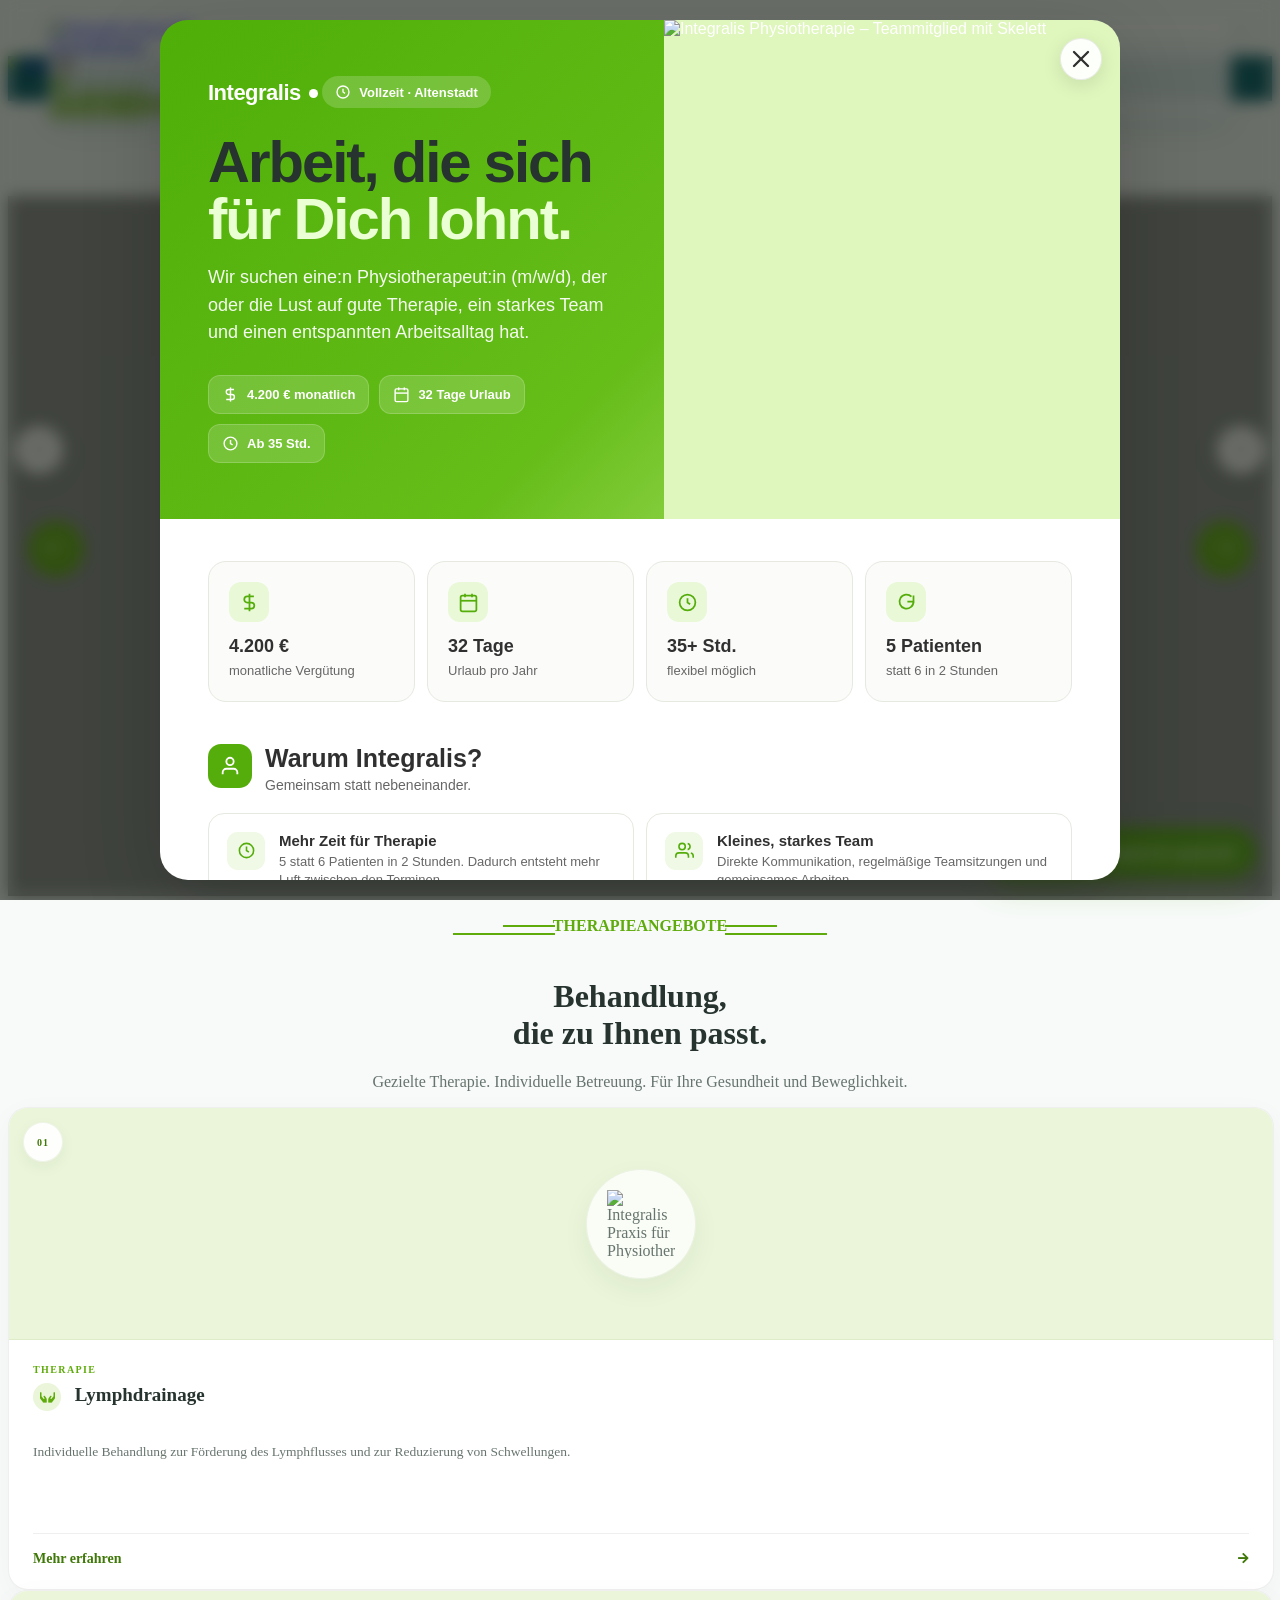
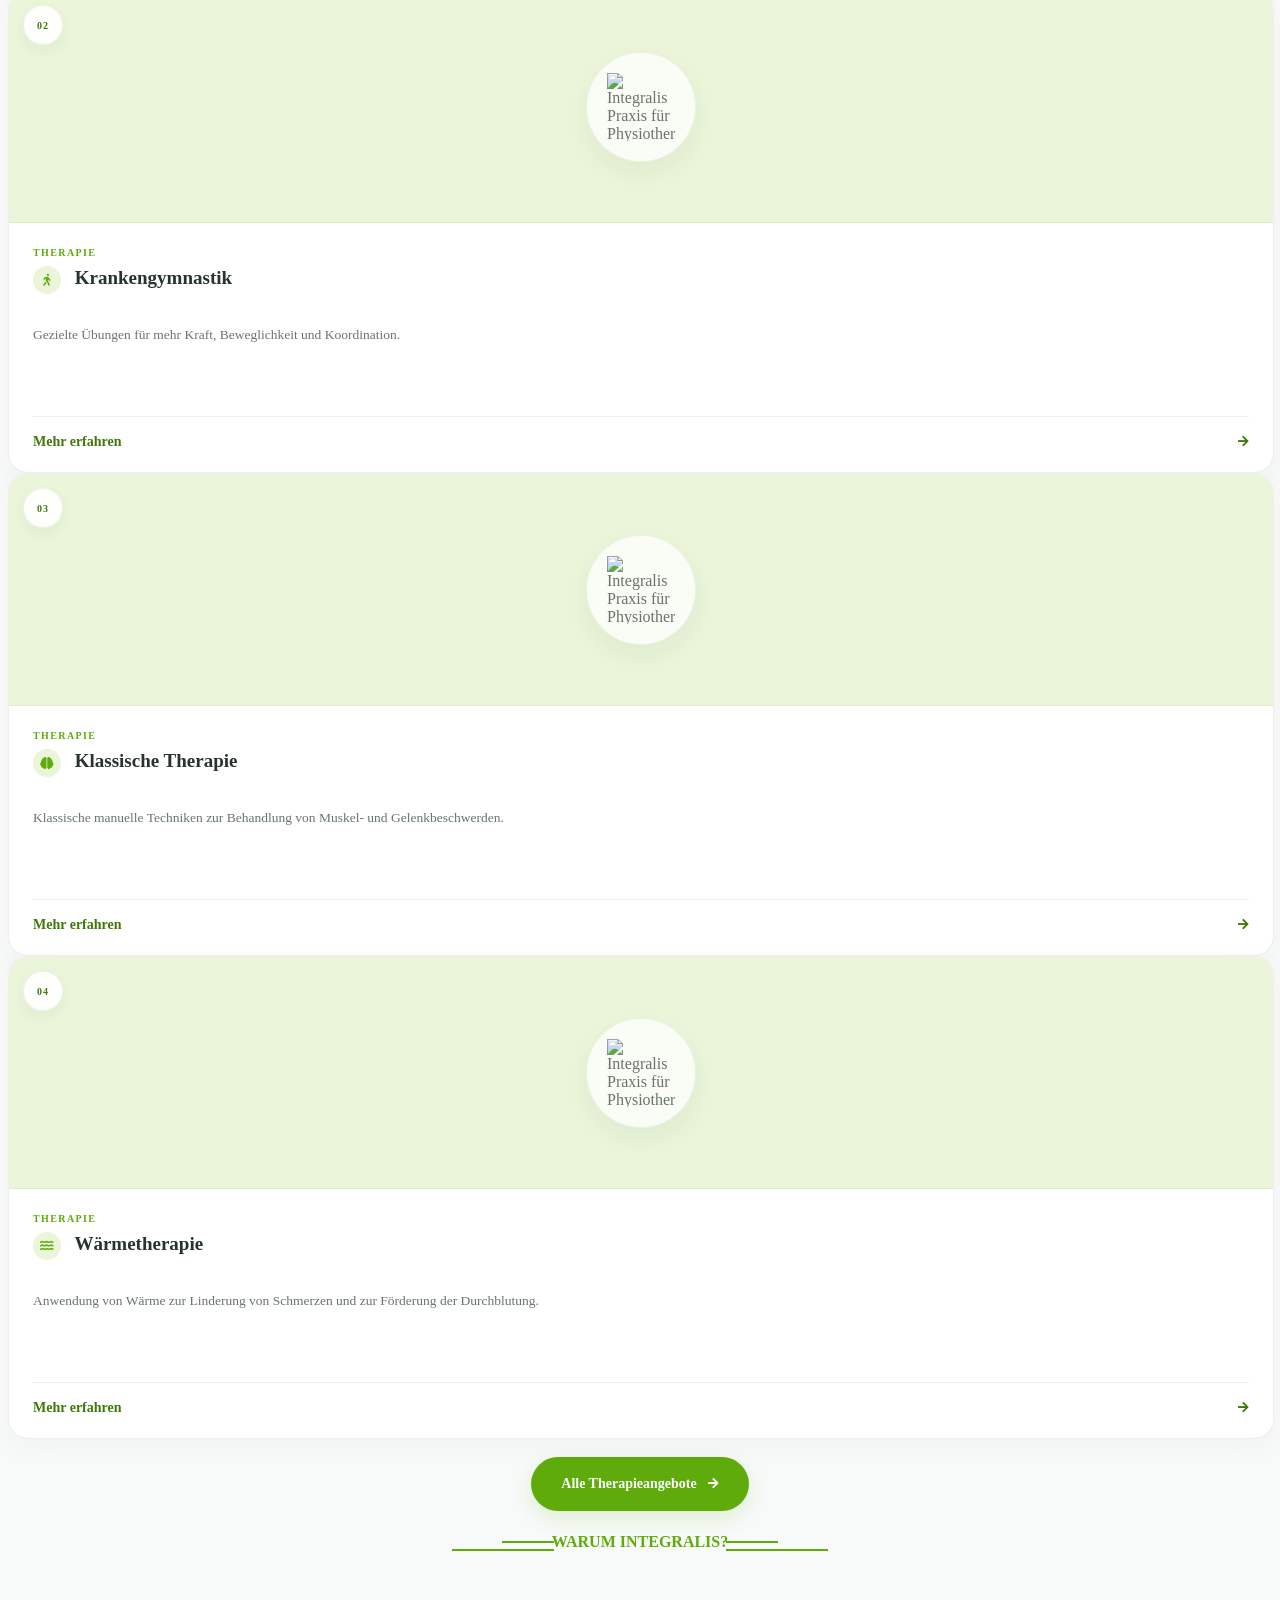
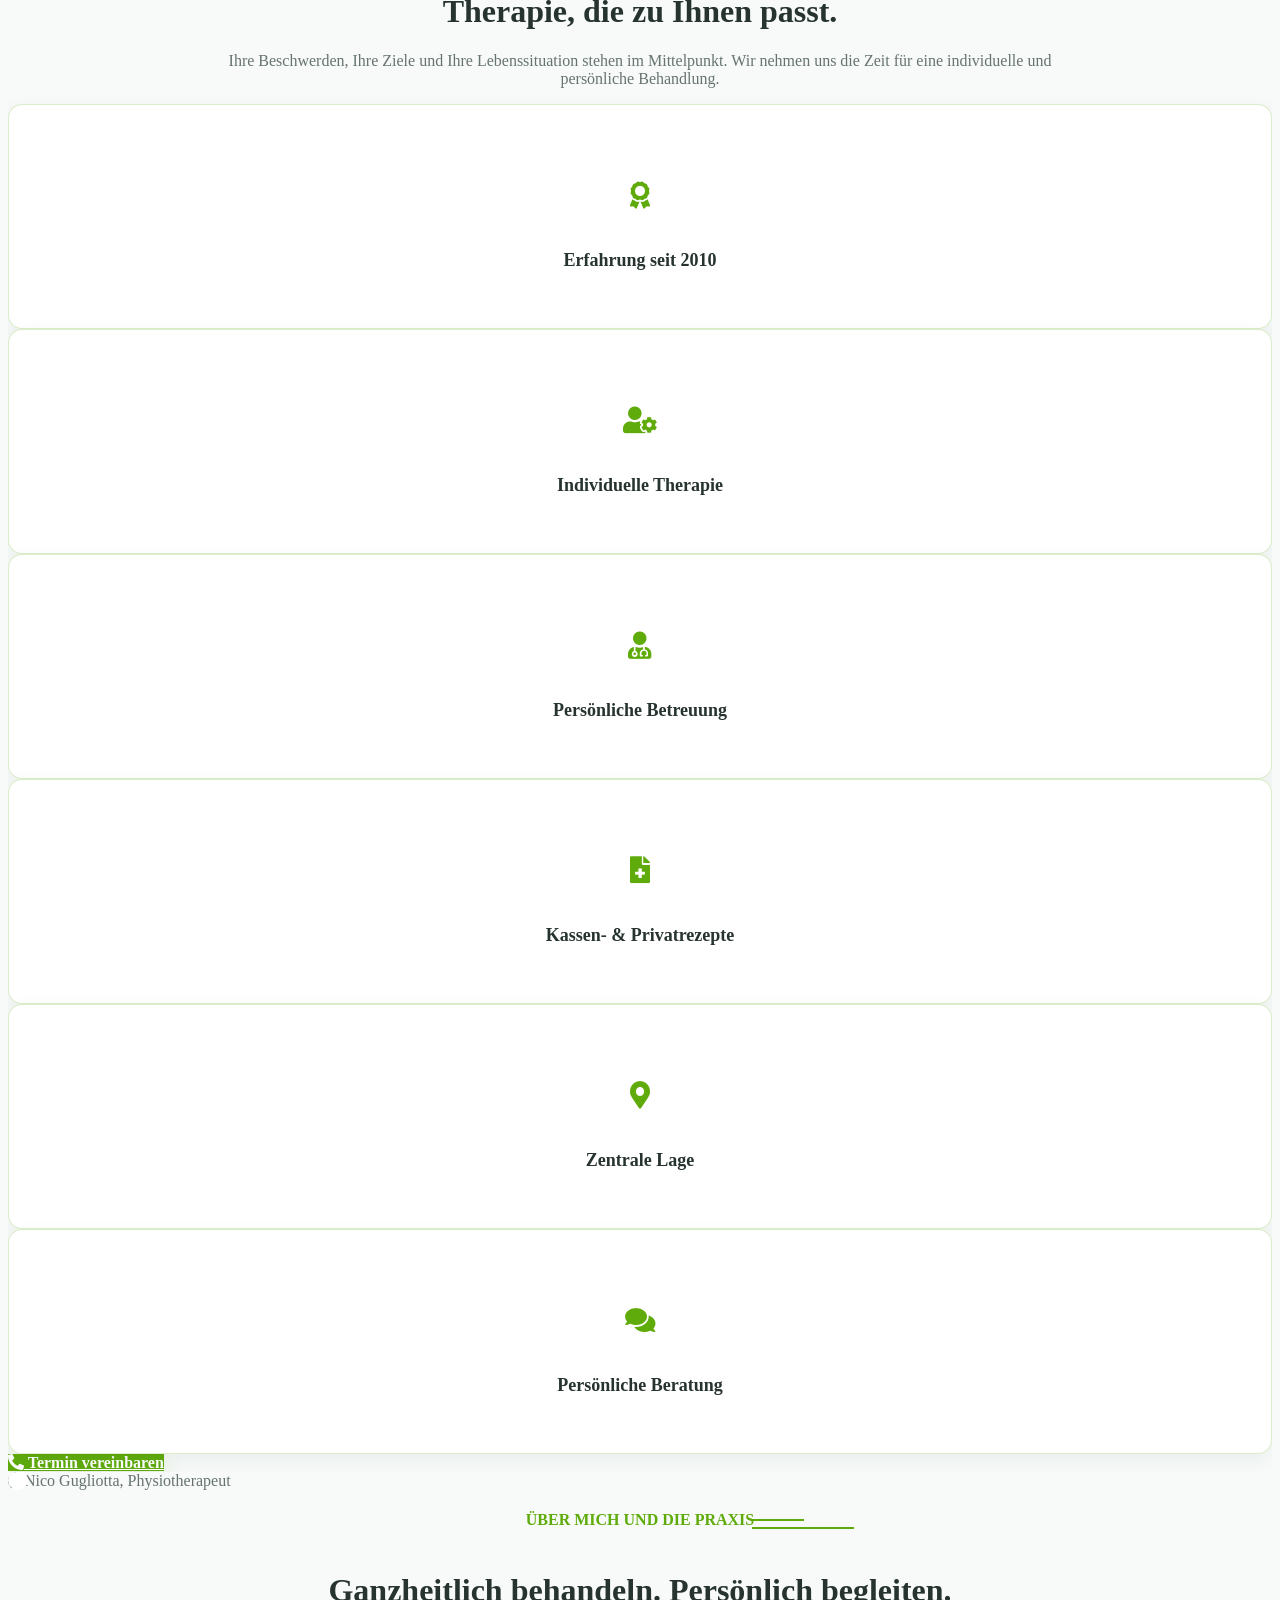
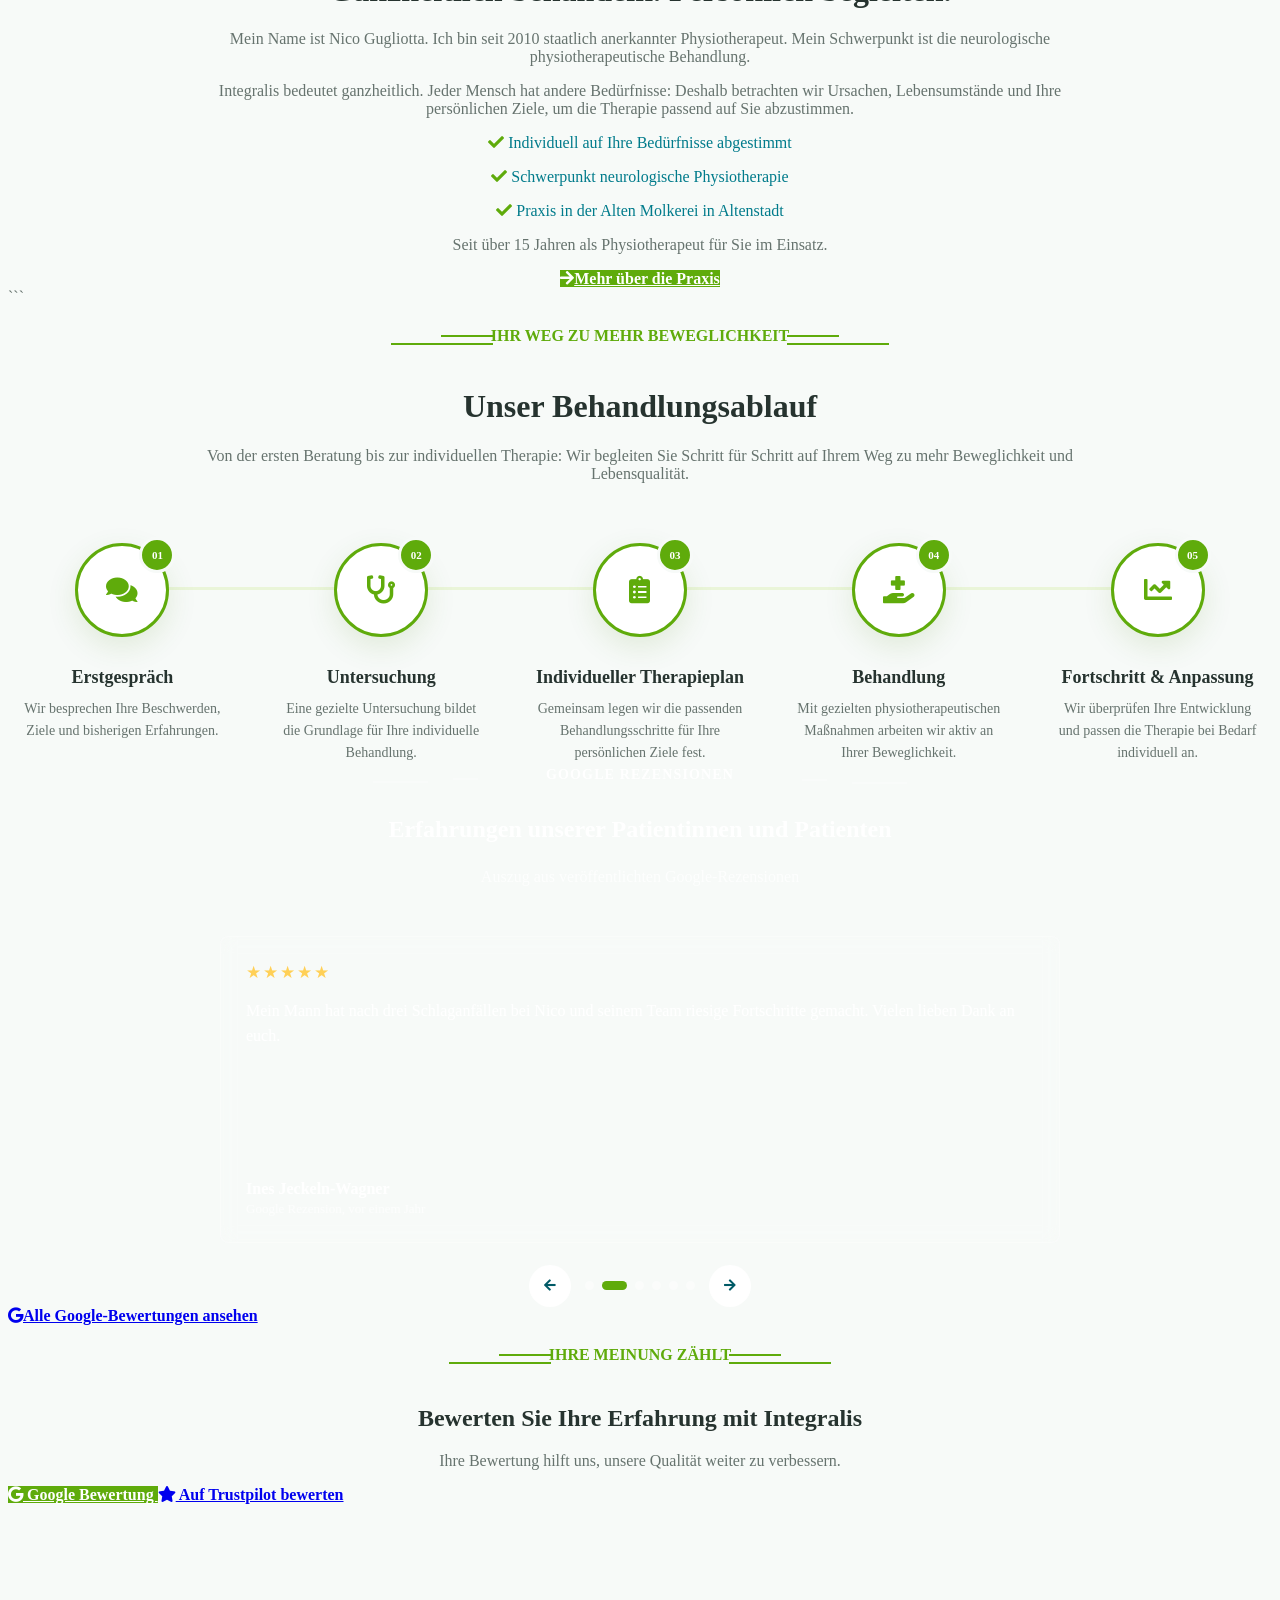
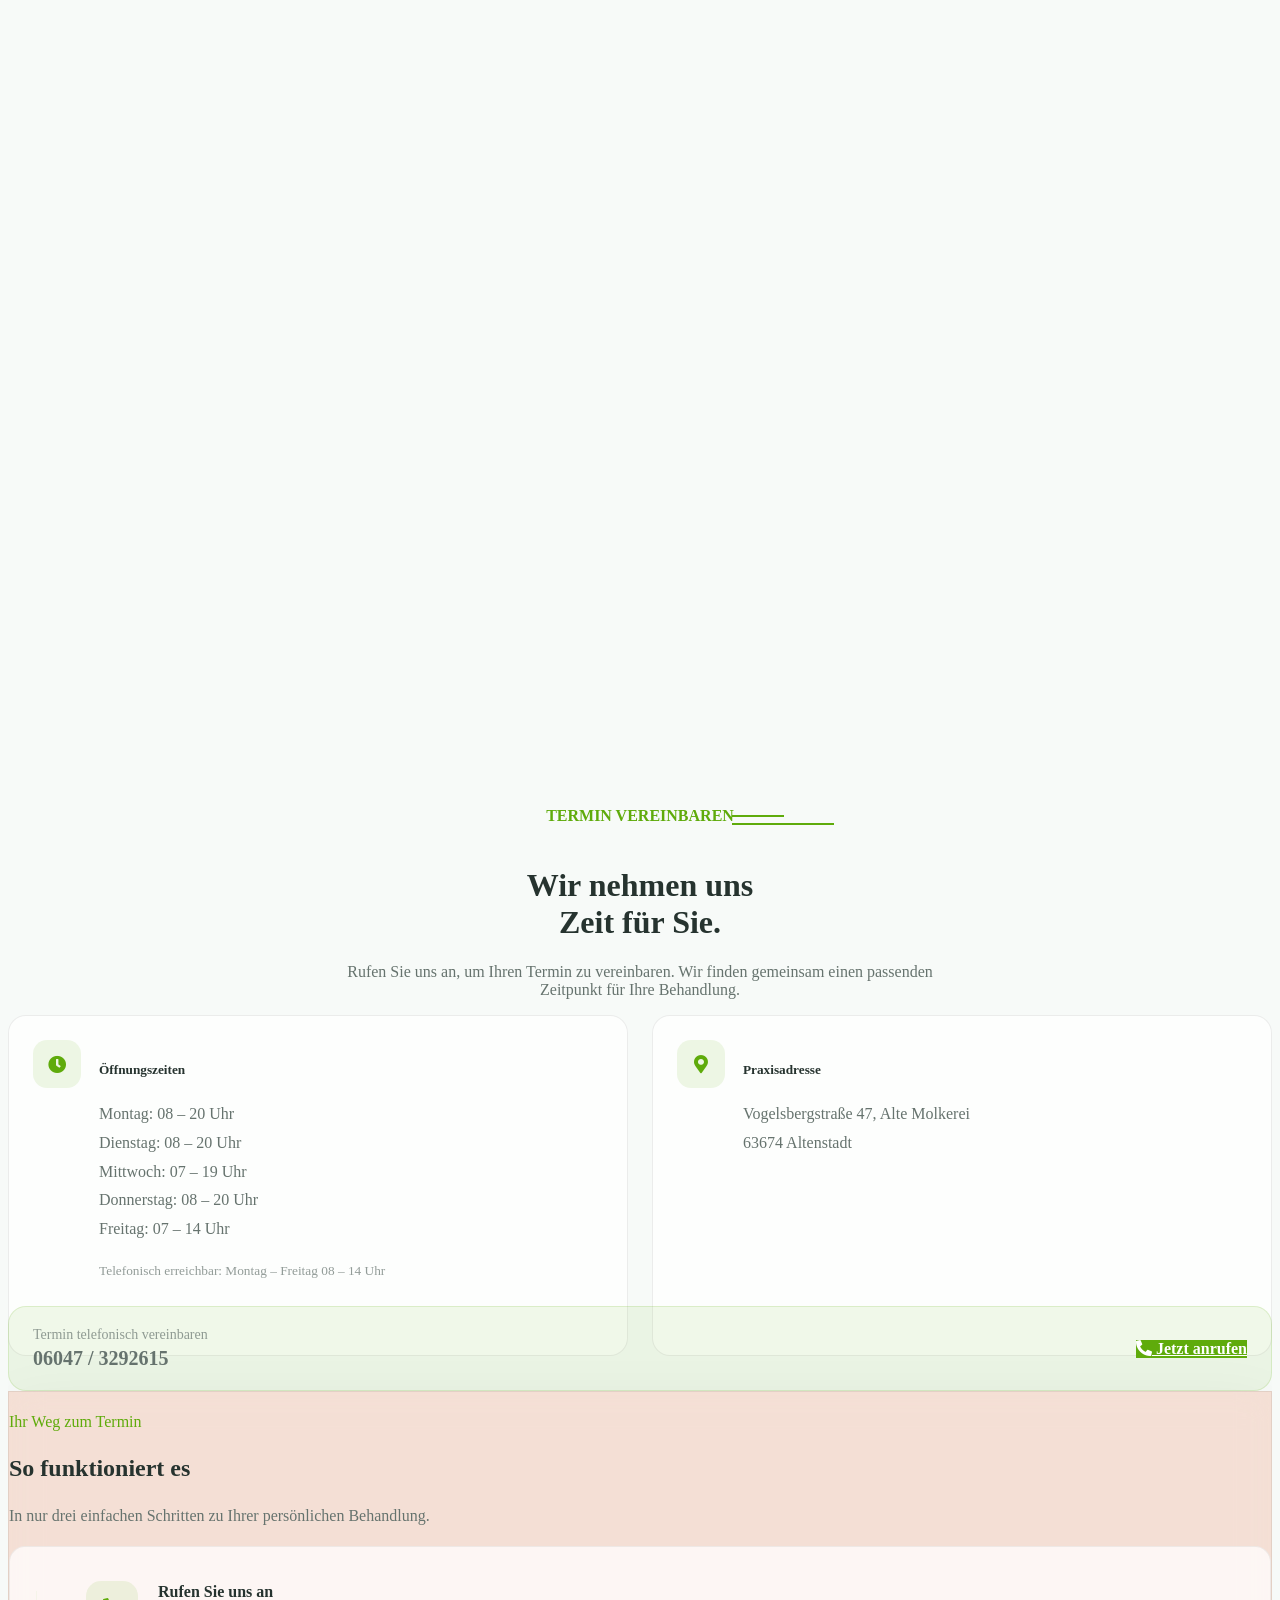
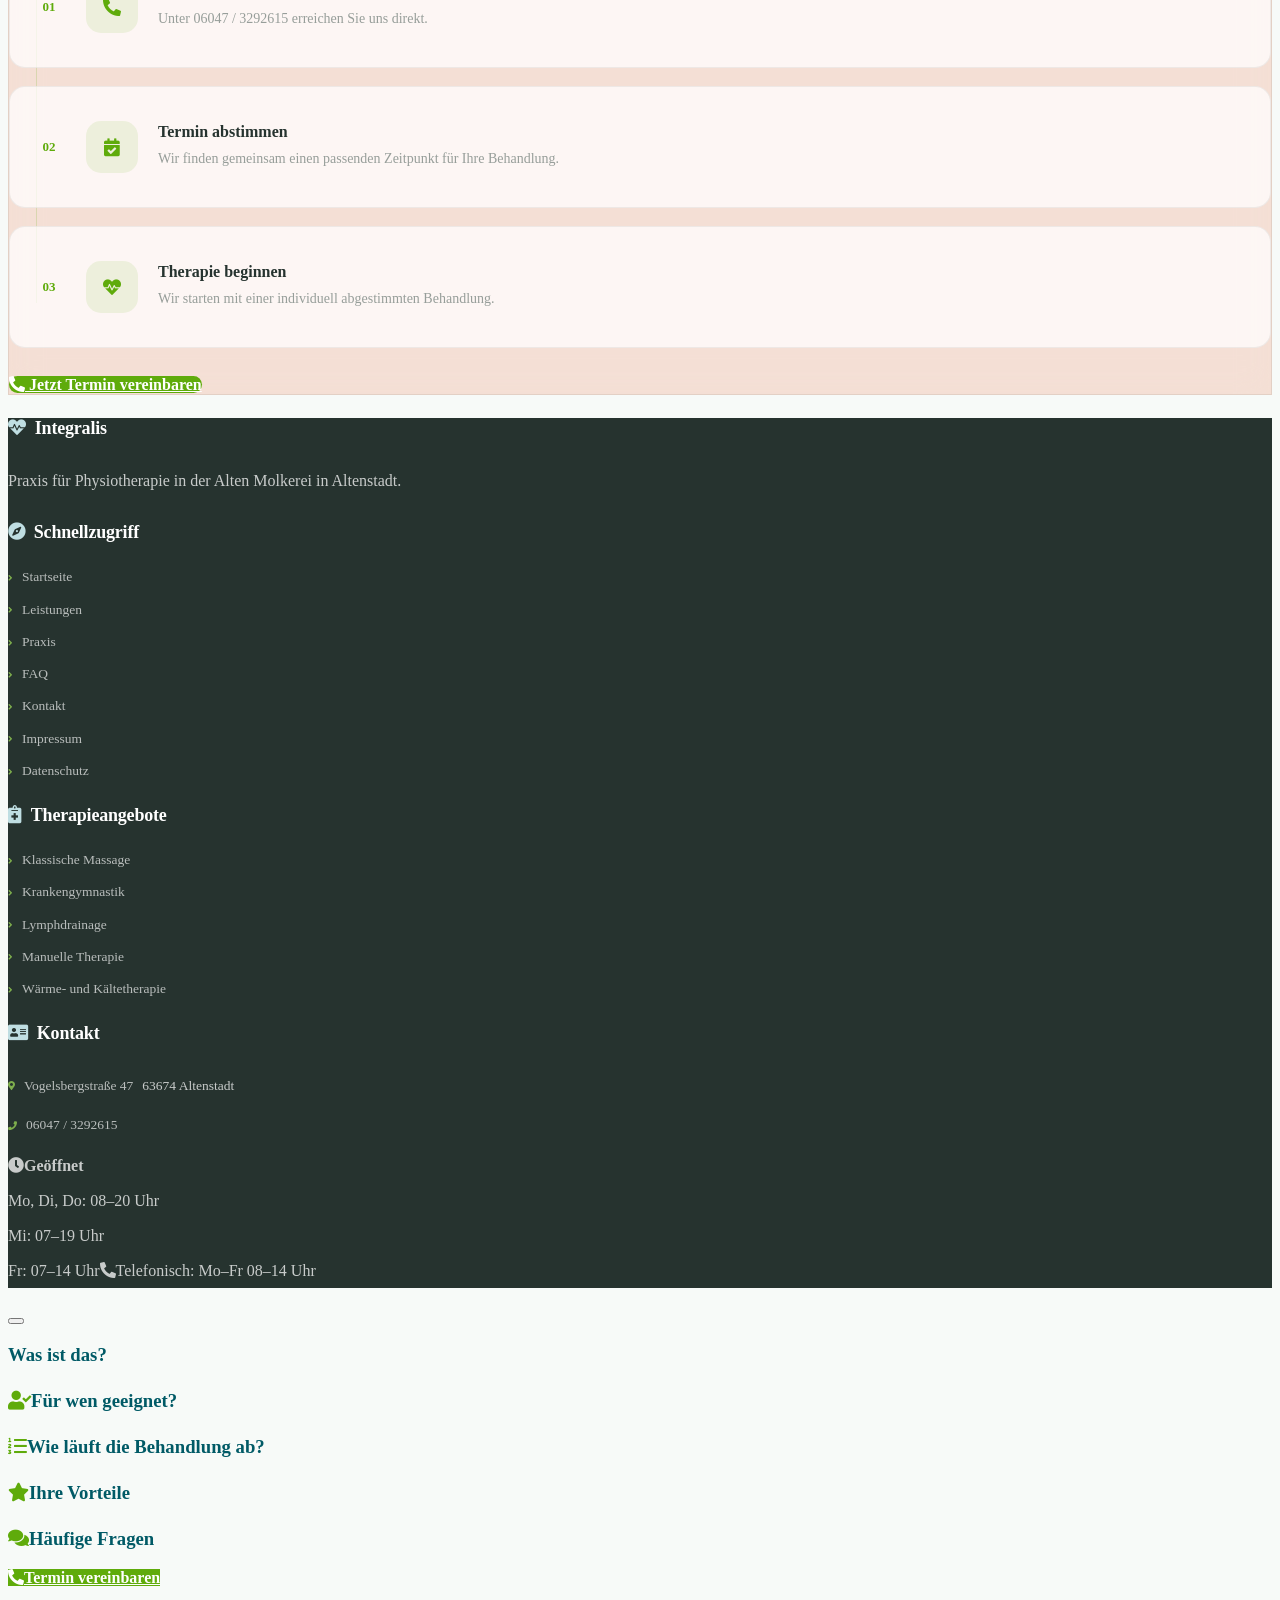
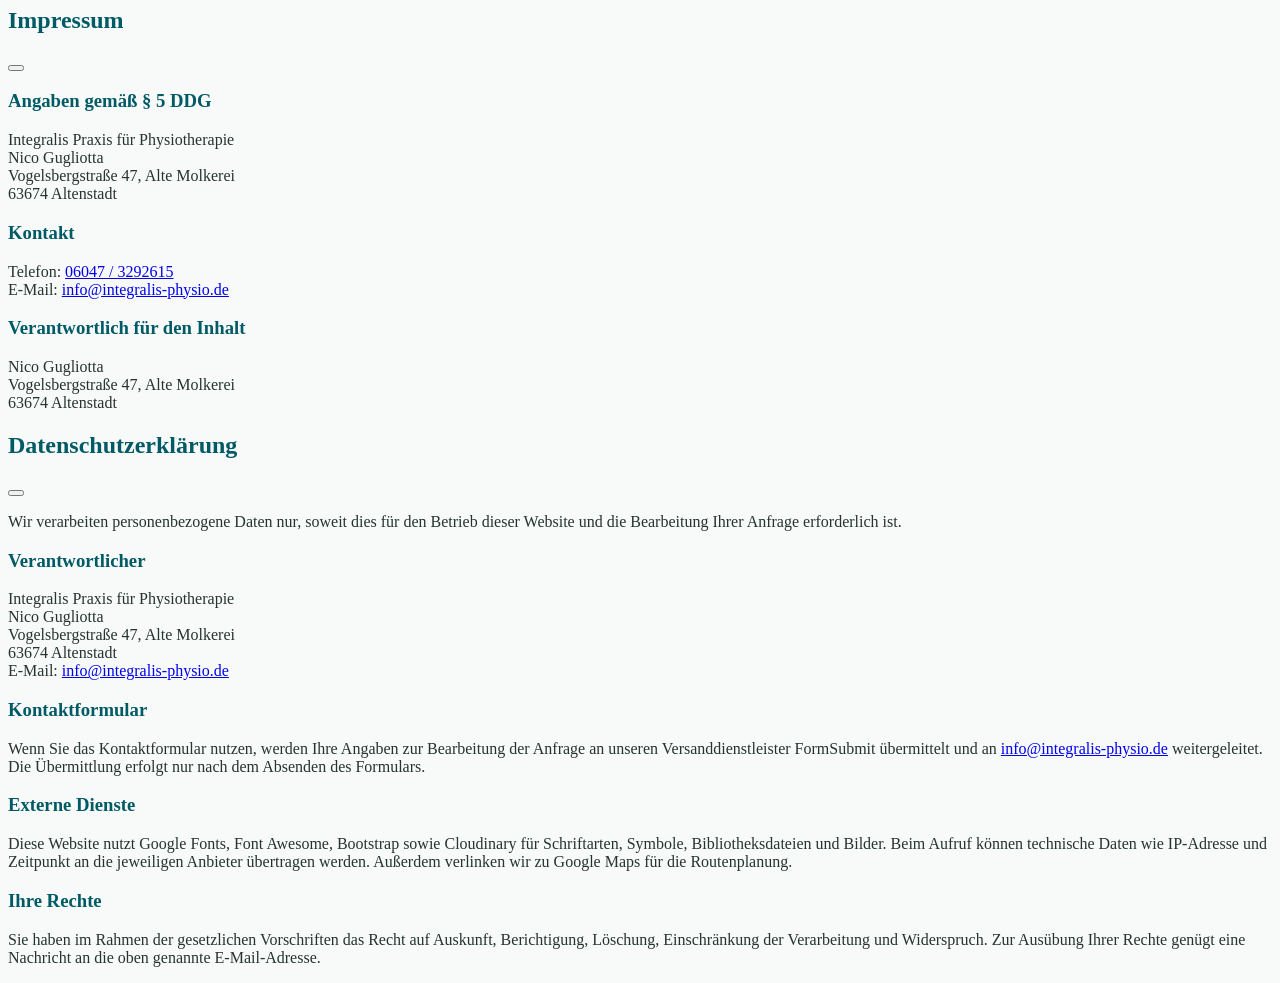
==== index.html @ c53ace0e "Message" ====
﻿<!doctype html>
<html lang="de">
  <head>
    <meta charset="utf-8" />
    <title>Integralis - Praxis für Physiotherapie</title>
    <meta content="width=device-width, initial-scale=1.0" name="viewport" />
    <meta content="" name="keywords" />
    <meta
      content="Integralis Physiotherapie in Altenstadt: individuelle Behandlung, Krankengymnastik, Lymphdrainage und Massage."
      name="description"
    />

    <!-- Google Web Fonts -->
    <link rel="preconnect" href="https://fonts.googleapis.com" />
    <link rel="preconnect" href="https://fonts.gstatic.com" crossorigin />
    <link
      href="https://fonts.googleapis.com/css2?family=Open+Sans:wght@400;500;600&family=Playfair+Display:wght@400;500;600&display=swap"
      rel="stylesheet"
    />

    <!-- Icon Font Stylesheet -->
    <link
      rel="stylesheet"
      href="https://use.fontawesome.com/releases/v5.15.4/css/all.css"
    />
    <link
      href="https://cdn.jsdelivr.net/npm/bootstrap-icons@1.4.1/font/bootstrap-icons.css"
      rel="stylesheet"
    />

    <!-- Libraries Stylesheet -->
    <link href="lib/animate/animate.min.css" rel="stylesheet" />
    <link href="lib/owlcarousel/assets/owl.carousel.min.css" rel="stylesheet" />

    <!-- Customized Bootstrap Stylesheet -->
    <link href="css/bootstrap.min.css" rel="stylesheet" />

    <!-- Template Stylesheet -->
    <link href="css/style.css" rel="stylesheet" />
  </head>

  <body>
    <!-- Spinner Start -->
    <div
      id="spinner"
      class="show bg-white position-fixed translate-middle w-100 vh-100 top-50 start-50 d-flex align-items-center justify-content-center"
    >
      <div
        class="spinner-border text-primary"
        style="width: 3rem; height: 3rem"
        role="status"
      >
        <span class="sr-only">Loading...</span>
      </div>
    </div>
    <!-- Spinner End -->

    <!-- Topbar Start -->
    <div class="container-fluid bg-dark px-3 px-lg-5 py-2 py-lg-0">
      <div class="row gx-0 align-items-center" style="min-height: 45px">
        <!-- Info-Bereich (Adresse, Zeiten, Telefon) -->
        <div class="col-lg-9 text-center text-lg-start mb-2 mb-lg-0">
          <div
            class="d-flex flex-column flex-lg-row align-items-center justify-content-center justify-content-lg-start gap-2 gap-lg-4"
            style="font-size: 13px"
          >
            <!-- Adresse -->
            <a
              href="https://maps.app.goo.gl/jH27DJKspQsaCZB79"
              class="text-light text-decoration-none"
            >
              <i class="fas fa-map-marker-alt text-primary me-2"></i
              >Vogelsbergstr. 47, Altenstadt
            </a>

            <!-- Öffnungszeiten Praxis (Kompakt zusammengefasst) -->
            <span class="text-light">
              <i class="fas fa-door-open text-primary me-2"></i>Geöffnet: Mo,
              Di, Do: 08-20 Uhr | Mi: 07-19 Uhr | Fr: 07-14 Uhr
            </span>

            <!-- Telefon mit Erreichbarkeit -->
            <a
              href="tel:+4960473292615"
              class="text-light text-decoration-none"
            >
              <i class="fas fa-phone-alt text-primary me-2"></i>06047 3292615
              <span class="text-white-50 ms-1">(Tel: Mo-Fr 08-14 Uhr)</span>
            </a>
          </div>
        </div>
      </div>
    </div>
    <!-- Topbar End -->

    <!-- Navbar & Hero Start -->
    <div class="container-fluid position-relative p-0">
      <nav
        class="navbar navbar-expand-lg navbar-light bg-white px-4 px-lg-5 py-3 py-lg-0"
      >
        <a href="index.html" class="navbar-brand p-0">
          <img
            class="integralis-logo"
            src="https://res.cloudinary.com/dlpdbr0ey/image/upload/c_crop,g_north_west,h_503,w_1192/f_auto/q_auto/copy_of_brave_screenshot_wwwgooglede_1_l3e4o9.png"
            alt="Integralis Praxis für Physiotherapie"
          />
        </a>
        <button
          class="navbar-toggler"
          type="button"
          data-bs-toggle="collapse"
          data-bs-target="#navbarCollapse"
        >
          <span class="fa fa-bars"></span>
        </button>
        <div class="collapse navbar-collapse" id="navbarCollapse">
          <div class="navbar-nav ms-auto py-0">
            <a href="index.html" class="nav-item nav-link active">Startseite</a>
            <a href="about.html" class="nav-item nav-link">Praxis</a>
            <a href="service.html" class="nav-item nav-link"
              >Therapieangebote</a
            >
            <a href="service.html" class="nav-item nav-link"
              >Unsere Leistungen</a
            >
          </div>
          <a
            href="tel:+4960473292615"
            class="btn btn-primary rounded-pill text-white py-2 px-4 flex-wrap flex-sm-shrink-0"
            >Termin vereinbaren</a
          >
        </div>
      </nav>

      <!-- Carousel Start -->
      <div class="header-carousel owl-carousel">
        <!-- Slide 1 -->
        <div class="header-carousel-item">
          <img
            src="https://res.cloudinary.com/k3cqt6uc/image/upload/v1789759006/1789686222528.png"
            class="img-fluid w-100"
            alt="Physiotherapie Praxis Integralis"
          />

          <div class="carousel-caption">
            <div class="carousel-caption-content p-3">
              <h5
                class="text-white text-uppercase fw-bold mb-4"
                style="letter-spacing: 3px"
              >
                Praxis für Physiotherapie
              </h5>

              <h1 class="display-1 text-capitalize text-white mb-4">
                Beweglich bleiben. Wohlfühlen.
                <span class="text-green">Aktiv leben.</span>
              </h1>

              <p class="mb-5 fs-5">
                Individuelle Physiotherapie mit persönlicher Betreuung in
                Altenstadt &amp; Umgebung.
              </p>

              <a
                class="btn btn-primary rounded-pill text-white py-3 px-5 me-3"
                href="tel:+4960473292615"
              >
                Termin vereinbaren
              </a>

              <a
                class="btn btn-outline-light rounded-pill py-3 px-5"
                href="service.html"
              >
                Unsere Leistungen
              </a>
            </div>
          </div>
        </div>

        <!-- Slide 2 â€“ Video -->
        <div class="header-carousel-item">
          <video
            class="img-fluid w-100"
            autoplay
            muted
            loop
            playsinline
            preload="auto"
          >
            <source
              src="https://res.cloudinary.com/k3cqt6uc/video/upload/v1789769368/Camera_moving_through_interior_s_-clip-1_20260919000552.mp4"
              type="video/mp4"
            />
            Ihr Browser unterstützt keine HTML5-Videos.
          </video>

          <div class="carousel-caption">
            <div class="carousel-caption-content p-3">
              <h5
                class="text-white text-uppercase fw-bold mb-4"
                style="letter-spacing: 3px"
              >
                Praxis für Physiotherapie
              </h5>

              <h1 class="display-1 text-capitalize text-white mb-4">
                Stärker. Beweglicher.
                <span class="text-green">Gesünder.</span>
              </h1>

              <p class="mb-5 fs-5">
                Mit Integralis zu mehr Bewegung und Lebensqualität.
              </p>

              <a
                class="btn btn-primary rounded-pill text-white py-3 px-5 me-3"
                href="tel:+4960473292615"
              >
                Termin vereinbaren
              </a>

              <a
                class="btn btn-outline-light rounded-pill py-3 px-5"
                href="service.html"
              >
                Unsere Leistungen
              </a>
            </div>
          </div>
        </div>

        <!-- Slide 3 -->
        <div class="header-carousel-item">
          <img
            src="https://res.cloudinary.com/k3cqt6uc/image/upload/v1789759006/1789685938440.png"
            class="img-fluid w-100"
            alt="Persönliche Physiotherapie Integralis"
          />

          <div class="carousel-caption">
            <div class="carousel-caption-content p-3">
              <h5
                class="text-white text-uppercase fw-bold mb-4"
                style="letter-spacing: 3px"
              >
                Praxis für Physiotherapie
              </h5>

              <h1 class="display-1 text-capitalize text-white mb-4">
                Persönlich. Kompetent.
                <span class="text-green">Individuell.</span>
              </h1>

              <p class="mb-5 fs-5 animated slideInDown">
                Ihre Gesundheit im Mittelpunkt
              </p>

              <a
                class="btn btn-primary rounded-pill text-white py-3 px-5 me-3"
                href="tel:+4960473292615"
              >
                Jetzt anrufen
              </a>

              <a
                class="btn btn-outline-light rounded-pill py-3 px-5"
                href="contact.html"
              >
                Kontakt aufnehmen
              </a>
            </div>
          </div>
        </div>
      </div>
      <!-- Carousel End -->
    </div>
    <!-- Navbar & Hero End -->

    <!-- =========================================================
     INTEGRALIS – RECRUITING POPUP
     Popup erscheint 3 Sekunden nach Seitenaufruf
========================================================= -->

    <style>
      /* =========================================================
   VARIABLES
========================================================= */

      :root {
        --integralis-green: #55ad0b;
        --integralis-green-dark: #438d08;
        --integralis-green-light: #c4ee88;
        --integralis-bg: #f7f9f4;
        --integralis-dark: #303030;
        --integralis-muted: #666;
        --integralis-white: #ffffff;
        --integralis-border: #e5e9df;
        --integralis-shadow: 0 24px 80px rgba(0, 0, 0, 0.18);
      }

      /* =========================================================
   STICKY RECRUITING BUTTON
========================================================= */

      .integralis-job-trigger {
        position: fixed;
        right: 24px;
        bottom: 24px;
        z-index: 9998;

        display: flex;
        align-items: center;
        gap: 10px;

        padding: 14px 20px;

        border: none;
        border-radius: 999px;

        background: var(--integralis-green);
        color: white;

        font-family: Arial, sans-serif;
        font-size: 15px;
        font-weight: 700;

        cursor: pointer;

        box-shadow: 0 10px 30px rgba(85, 173, 11, 0.35);

        transition:
          transform 0.2s ease,
          box-shadow 0.2s ease,
          background 0.2s ease;
      }

      .integralis-job-trigger:hover {
        transform: translateY(-3px);
        background: var(--integralis-green-dark);
        box-shadow: 0 14px 35px rgba(85, 173, 11, 0.42);
      }

      .integralis-job-trigger svg {
        width: 20px;
        height: 20px;
        flex-shrink: 0;
      }

      /* =========================================================
   OVERLAY
========================================================= */

      .integralis-job-overlay {
        position: fixed;
        inset: 0;
        z-index: 9999;

        display: none;

        padding: 20px;

        background: rgba(20, 25, 17, 0.62);

        backdrop-filter: blur(8px);
        -webkit-backdrop-filter: blur(8px);

        overflow-y: auto;
      }

      .integralis-job-overlay.is-open {
        display: flex;
        align-items: center;
        justify-content: center;

        animation: integralisFadeIn 0.25s ease;
      }

      /* =========================================================
   MODAL
========================================================= */

      .integralis-job-modal {
        position: relative;

        width: min(960px, 100%);

        max-height: calc(100vh - 40px);

        overflow-y: auto;

        background: var(--integralis-white);

        border-radius: 28px;

        box-shadow: var(--integralis-shadow);

        animation: integralisModalIn 0.3s ease;

        font-family: Arial, Helvetica, sans-serif;
      }

      /* =========================================================
   CLOSE BUTTON
========================================================= */

      .integralis-job-close {
        position: absolute;

        top: 18px;
        right: 18px;

        z-index: 20;

        width: 42px;
        height: 42px;

        display: flex;
        align-items: center;
        justify-content: center;

        border: 1px solid rgba(0, 0, 0, 0.08);

        border-radius: 50%;

        background: rgba(255, 255, 255, 0.92);

        color: var(--integralis-dark);

        cursor: pointer;

        box-shadow: 0 5px 20px rgba(0, 0, 0, 0.1);

        transition: 0.2s ease;
      }

      .integralis-job-close:hover {
        background: var(--integralis-green);
        color: white;
        transform: rotate(5deg);
      }

      /* =========================================================
   HERO
========================================================= */

      .integralis-job-hero {
        display: grid;
        grid-template-columns: 1.05fr 0.95fr;

        background: linear-gradient(
          135deg,
          #4fae08 0%,
          #65bd18 55%,
          #c4ee88 100%
        );

        color: white;
      }

      /* Hero text */

      .integralis-job-hero-content {
        padding: 56px 48px;
      }

      .integralis-job-brand {
        display: inline-flex;
        align-items: center;
        gap: 8px;

        margin-bottom: 28px;

        font-size: 22px;
        font-weight: 700;
        letter-spacing: -0.5px;
      }

      .integralis-job-brand span {
        width: 9px;
        height: 9px;

        border-radius: 50%;

        background: white;
      }

      .integralis-job-kicker {
        display: inline-flex;
        align-items: center;
        gap: 8px;

        padding: 8px 13px;

        margin-bottom: 18px;

        border-radius: 999px;

        background: rgba(255, 255, 255, 0.18);

        font-size: 13px;
        font-weight: 700;
      }

      .integralis-job-hero h2 {
        margin: 0 0 16px;

        font-size: clamp(36px, 5vw, 58px);

        line-height: 0.98;

        letter-spacing: -2px;
      }

      .integralis-job-hero h2 span {
        display: block;

        color: #eaffd3;
      }

      .integralis-job-hero-description {
        max-width: 560px;

        margin: 0 0 28px;

        font-size: 18px;

        line-height: 1.55;

        color: rgba(255, 255, 255, 0.93);
      }

      /* Hero image */

      .integralis-job-hero-image {
        min-height: 420px;

        overflow: hidden;

        background: #dff6bd;
      }

      .integralis-job-hero-image img {
        display: block;

        width: 100%;
        height: 100%;

        object-fit: cover;

        object-position: center;

        /* Original aspect ratio preserved visually */
      }

      /* =========================================================
   HERO BENEFITS
========================================================= */

      .integralis-job-benefits {
        display: flex;
        flex-wrap: wrap;

        gap: 10px;
      }

      .integralis-job-benefit {
        display: inline-flex;
        align-items: center;
        gap: 8px;

        padding: 10px 13px;

        border-radius: 12px;

        background: rgba(255, 255, 255, 0.16);

        border: 1px solid rgba(255, 255, 255, 0.18);

        font-size: 13px;
        font-weight: 700;
      }

      .integralis-job-benefit svg {
        width: 17px;
        height: 17px;
      }

      /* =========================================================
   MAIN CONTENT
========================================================= */

      .integralis-job-content {
        padding: 42px 48px 48px;
      }

      /* =========================================================
   QUICK FACTS
========================================================= */

      .integralis-job-facts {
        display: grid;

        grid-template-columns: repeat(4, 1fr);

        gap: 12px;

        margin-bottom: 42px;
      }

      .integralis-job-fact {
        padding: 20px;

        border: 1px solid var(--integralis-border);

        border-radius: 18px;

        background: #fbfcfa;
      }

      .integralis-job-fact-icon {
        width: 40px;
        height: 40px;

        display: flex;
        align-items: center;
        justify-content: center;

        margin-bottom: 14px;

        border-radius: 12px;

        background: #e9f8d7;

        color: var(--integralis-green);
      }

      .integralis-job-fact-icon svg {
        width: 21px;
        height: 21px;
      }

      .integralis-job-fact strong {
        display: block;

        margin-bottom: 4px;

        color: var(--integralis-dark);

        font-size: 18px;
      }

      .integralis-job-fact span {
        color: var(--integralis-muted);

        font-size: 13px;

        line-height: 1.4;
      }

      /* =========================================================
   SECTION
========================================================= */

      .integralis-job-section {
        margin-bottom: 42px;
      }

      .integralis-job-section-title {
        display: flex;
        align-items: flex-start;
        gap: 13px;

        margin-bottom: 20px;
      }

      .integralis-job-section-title-icon {
        width: 44px;
        height: 44px;

        flex-shrink: 0;

        display: flex;
        align-items: center;
        justify-content: center;

        border-radius: 13px;

        background: var(--integralis-green);

        color: white;
      }

      .integralis-job-section-title-icon svg {
        width: 22px;
        height: 22px;
      }

      .integralis-job-section h3 {
        margin: 0;

        color: var(--integralis-dark);

        font-size: 25px;
      }

      .integralis-job-section-subtitle {
        margin: 4px 0 0;

        color: var(--integralis-muted);

        font-size: 14px;
      }

      /* =========================================================
   ADVANTAGES GRID
========================================================= */

      .integralis-job-advantages {
        display: grid;

        grid-template-columns: repeat(2, 1fr);

        gap: 12px;
      }

      .integralis-job-advantage {
        display: flex;
        gap: 14px;

        padding: 18px;

        border: 1px solid var(--integralis-border);

        border-radius: 16px;

        background: white;
      }

      .integralis-job-advantage-icon {
        width: 38px;
        height: 38px;

        flex-shrink: 0;

        display: flex;
        align-items: center;
        justify-content: center;

        border-radius: 11px;

        background: #eff9e5;

        color: var(--integralis-green);
      }

      .integralis-job-advantage-icon svg {
        width: 19px;
        height: 19px;
      }

      .integralis-job-advantage strong {
        display: block;

        margin-bottom: 4px;

        color: var(--integralis-dark);

        font-size: 15px;
      }

      .integralis-job-advantage p {
        margin: 0;

        color: var(--integralis-muted);

        font-size: 13px;

        line-height: 1.45;
      }

      /* =========================================================
   IMAGE GALLERY
========================================================= */

      .integralis-job-gallery {
        display: grid;

        grid-template-columns: 1fr 1fr;

        gap: 14px;
      }

      .integralis-job-gallery figure {
        margin: 0;

        overflow: hidden;

        border-radius: 18px;

        background: #edf2e8;
      }

      .integralis-job-gallery figure:first-child {
        grid-column: 1 / -1;
      }

      .integralis-job-gallery img {
        display: block;

        width: 100%;
        height: auto;

        /*
       Wichtig:
       Kein künstliches aspect-ratio.
       Dadurch bleibt das originale Bildformat erhalten.
    */

        object-fit: contain;

        transition: transform 0.35s ease;
      }

      .integralis-job-gallery figure:hover img {
        transform: scale(1.015);
      }

      /* =========================================================
   APPLICATION GUIDE
========================================================= */

      .integralis-job-application {
        padding: 28px;

        border-radius: 22px;

        background: linear-gradient(135deg, #f1fbe7, #f9fcf6);

        border: 1px solid #dceecb;
      }

      .integralis-job-steps {
        display: grid;

        grid-template-columns: repeat(3, 1fr);

        gap: 15px;
      }

      .integralis-job-step {
        position: relative;

        padding: 20px;

        border-radius: 17px;

        background: white;

        border: 1px solid #e4ecd9;
      }

      .integralis-job-step-number {
        width: 35px;
        height: 35px;

        display: flex;
        align-items: center;
        justify-content: center;

        margin-bottom: 14px;

        border-radius: 50%;

        background: var(--integralis-green);

        color: white;

        font-weight: 800;
      }

      .integralis-job-step h4 {
        margin: 0 0 7px;

        color: var(--integralis-dark);

        font-size: 16px;
      }

      .integralis-job-step p {
        margin: 0;

        color: var(--integralis-muted);

        font-size: 13px;

        line-height: 1.5;
      }

      /* =========================================================
   CTA
========================================================= */

      .integralis-job-cta {
        display: flex;

        align-items: center;
        justify-content: space-between;

        gap: 20px;

        padding-top: 30px;

        border-top: 1px solid var(--integralis-border);
      }

      .integralis-job-cta-text strong {
        display: block;

        margin-bottom: 5px;

        color: var(--integralis-dark);

        font-size: 20px;
      }

      .integralis-job-cta-text span {
        color: var(--integralis-muted);

        font-size: 14px;
      }

      .integralis-job-button {
        display: inline-flex;
        align-items: center;
        justify-content: center;
        gap: 10px;

        min-height: 54px;

        padding: 0 26px;

        border: none;

        border-radius: 999px;

        background: var(--integralis-green);

        color: white;

        text-decoration: none;

        font-size: 15px;
        font-weight: 800;

        cursor: pointer;

        transition: 0.2s ease;
      }

      .integralis-job-button:hover {
        background: var(--integralis-green-dark);

        transform: translateY(-2px);
      }

      .integralis-job-button svg {
        width: 20px;
        height: 20px;
      }

      /* =========================================================
   FOOTER INFO
========================================================= */

      .integralis-job-location {
        display: flex;
        align-items: center;
        gap: 8px;

        margin-top: 22px;

        color: var(--integralis-muted);

        font-size: 13px;
      }

      .integralis-job-location svg {
        width: 18px;
        color: var(--integralis-green);
      }

      /* =========================================================
   ANIMATIONS
========================================================= */

      @keyframes integralisFadeIn {
        from {
          opacity: 0;
        }

        to {
          opacity: 1;
        }
      }

      @keyframes integralisModalIn {
        from {
          opacity: 0;
          transform: translateY(20px) scale(0.98);
        }

        to {
          opacity: 1;
          transform: translateY(0) scale(1);
        }
      }

      /* =========================================================
   MOBILE
========================================================= */

      @media (max-width: 760px) {
        .integralis-job-overlay {
          padding: 10px;
          align-items: flex-start;
        }

        .integralis-job-modal {
          width: 100%;

          max-height: calc(100vh - 20px);
          border-radius: 16px;
          overflow-y: auto;
          overscroll-behavior: contain;
        }

        .integralis-job-hero {
          grid-template-columns: 1fr;
        }

        .integralis-job-hero-content {
          padding: 30px 20px 24px;
        }

        .integralis-job-brand {
          margin-bottom: 18px;
          font-size: 18px;
        }

        .integralis-job-kicker {
          margin-bottom: 14px;
          padding: 7px 10px;
          font-size: 11px;
        }

        .integralis-job-hero-image {
          min-height: auto;
        }

        .integralis-job-hero-image img {
          width: 100%;
          height: auto;

          object-fit: contain;
        }

        .integralis-job-hero h2 {
          margin-bottom: 12px;
          font-size: 32px;
          line-height: 1.05;
          letter-spacing: -1px;
        }

        .integralis-job-hero-description {
          margin-bottom: 20px;
          font-size: 15px;
          line-height: 1.45;
        }

        .integralis-job-benefits {
          display: grid;
          grid-template-columns: 1fr;
          gap: 7px;
        }

        .integralis-job-benefit {
          padding: 8px 10px;
          font-size: 12px;
        }

        .integralis-job-content {
          padding: 24px 16px 36px;
        }

        .integralis-job-facts {
          grid-template-columns: repeat(2, 1fr);
          gap: 8px;
          margin-bottom: 28px;
        }

        .integralis-job-fact {
          padding: 13px 10px;
        }

        .integralis-job-fact-icon {
          width: 32px;
          height: 32px;
          margin-bottom: 9px;
        }

        .integralis-job-fact strong {
          font-size: 15px;
        }

        .integralis-job-fact span {
          font-size: 11px;
        }

        .integralis-job-advantages {
          grid-template-columns: 1fr;
          gap: 9px;
        }

        .integralis-job-section {
          margin-bottom: 28px;
        }

        .integralis-job-section-title {
          gap: 10px;
          margin-bottom: 14px;
        }

        .integralis-job-section-title-icon {
          width: 36px;
          height: 36px;
          border-radius: 10px;
        }

        .integralis-job-section h3 {
          font-size: 20px;
        }

        .integralis-job-section-subtitle {
          font-size: 12px;
        }

        .integralis-job-advantage {
          gap: 10px;
          padding: 13px;
        }

        .integralis-job-advantage-icon {
          width: 32px;
          height: 32px;
        }

        .integralis-job-advantage strong {
          font-size: 14px;
        }

        .integralis-job-advantage p {
          font-size: 12px;
        }

        .integralis-job-gallery {
          grid-template-columns: 1fr;
        }

        .integralis-job-gallery figure:first-child {
          grid-column: auto;
        }

        .integralis-job-steps {
          grid-template-columns: 1fr;
        }

        .integralis-job-cta {
          flex-direction: column;
          align-items: stretch;
        }

        .integralis-job-button {
          width: 100%;
        }

        .integralis-job-trigger {
          right: 15px;
          bottom: 15px;

          padding: 14px 17px;
        }

        .integralis-job-trigger span {
          display: none;
        }

        .integralis-job-trigger {
          width: 54px;
          height: 54px;

          justify-content: center;
        }
      }

      /* =========================================================
   REDUCED MOTION
========================================================= */

      @media (prefers-reduced-motion: reduce) {
        .integralis-job-overlay,
        .integralis-job-modal,
        .integralis-job-trigger,
        .integralis-job-button,
        .integralis-job-gallery img {
          animation: none !important;
          transition: none !important;
        }
      }
    </style>

    <!-- =========================================================
     STICKY BUTTON
========================================================= -->

    <button
      class="integralis-job-trigger"
      id="integralisJobTrigger"
      type="button"
      aria-label="Stellenangebot Physiotherapeut öffnen"
    >
      <!-- Briefcase Icon -->
      <svg
        viewBox="0 0 24 24"
        fill="none"
        stroke="currentColor"
        stroke-width="2"
        stroke-linecap="round"
        stroke-linejoin="round"
        aria-hidden="true"
      >
        <rect x="3" y="7" width="18" height="13" rx="2"></rect>
        <path d="M8 7V5a2 2 0 0 1 2-2h4a2 2 0 0 1 2 2v2"></path>
        <path d="M3 12h18"></path>
        <path d="M10 12v2h4v-2"></path>
      </svg>

      <span>Physiotherapeut:in gesucht</span>
    </button>

    <!-- =========================================================
     POPUP
========================================================= -->

    <div
      class="integralis-job-overlay"
      id="integralisJobOverlay"
      role="dialog"
      aria-modal="true"
      aria-labelledby="integralisJobTitle"
    >
      <div class="integralis-job-modal">
        <!-- CLOSE -->

        <button
          class="integralis-job-close"
          id="integralisJobClose"
          type="button"
          aria-label="Fenster schließen"
        >
          <svg
            viewBox="0 0 24 24"
            fill="none"
            stroke="currentColor"
            stroke-width="2"
            stroke-linecap="round"
          >
            <path d="M6 6l12 12"></path>
            <path d="M18 6L6 18"></path>
          </svg>
        </button>

        <!-- =================================================
             HERO
        ================================================= -->

        <section class="integralis-job-hero">
          <div class="integralis-job-hero-content">
            <div class="integralis-job-brand">
              Integralis
              <span></span>
            </div>

            <div class="integralis-job-kicker">
              <svg
                width="16"
                height="16"
                viewBox="0 0 24 24"
                fill="none"
                stroke="currentColor"
                stroke-width="2"
              >
                <circle cx="12" cy="12" r="9"></circle>
                <path d="M12 7v5l3 2"></path>
              </svg>

              Vollzeit · Altenstadt
            </div>

            <h2 id="integralisJobTitle">
              Arbeit, die sich
              <span>für Dich lohnt.</span>
            </h2>

            <p class="integralis-job-hero-description">
              Wir suchen eine:n Physiotherapeut:in (m/w/d), der oder die Lust
              auf gute Therapie, ein starkes Team und einen entspannten
              Arbeitsalltag hat.
            </p>

            <div class="integralis-job-benefits">
              <div class="integralis-job-benefit">
                <svg
                  viewBox="0 0 24 24"
                  fill="none"
                  stroke="currentColor"
                  stroke-width="2"
                >
                  <path d="M12 2v20"></path>
                  <path
                    d="M17 5H9.5a3.5 3.5 0 0 0 0 7H14a3.5 3.5 0 0 1 0 7H6"
                  ></path>
                </svg>

                4.200 € monatlich
              </div>

              <div class="integralis-job-benefit">
                <svg
                  viewBox="0 0 24 24"
                  fill="none"
                  stroke="currentColor"
                  stroke-width="2"
                >
                  <rect x="3" y="4" width="18" height="18" rx="2"></rect>
                  <path d="M16 2v4"></path>
                  <path d="M8 2v4"></path>
                  <path d="M3 10h18"></path>
                </svg>

                32 Tage Urlaub
              </div>

              <div class="integralis-job-benefit">
                <svg
                  viewBox="0 0 24 24"
                  fill="none"
                  stroke="currentColor"
                  stroke-width="2"
                >
                  <circle cx="12" cy="12" r="9"></circle>
                  <path d="M12 7v5l3 2"></path>
                </svg>

                Ab 35 Std.
              </div>
            </div>
          </div>

          <div class="integralis-job-hero-image">
            <img
              src="https://res.cloudinary.com/k3cqt6uc/image/upload/v1788441531/b21d2684-e2c7-4714-b2e4-15c71e5a5ebd.jpg"
              alt="Integralis Physiotherapie – Teammitglied mit Skelett"
            />
          </div>
        </section>

        <!-- =================================================
             CONTENT
        ================================================= -->

        <div class="integralis-job-content">
          <!-- QUICK FACTS -->

          <section class="integralis-job-facts">
            <div class="integralis-job-fact">
              <div class="integralis-job-fact-icon">
                <svg
                  viewBox="0 0 24 24"
                  fill="none"
                  stroke="currentColor"
                  stroke-width="2"
                >
                  <path d="M12 2v20"></path>
                  <path
                    d="M17 5H9.5a3.5 3.5 0 0 0 0 7H14a3.5 3.5 0 0 1 0 7H6"
                  ></path>
                </svg>
              </div>

              <strong>4.200 €</strong>
              <span>monatliche Vergütung</span>
            </div>

            <div class="integralis-job-fact">
              <div class="integralis-job-fact-icon">
                <svg
                  viewBox="0 0 24 24"
                  fill="none"
                  stroke="currentColor"
                  stroke-width="2"
                >
                  <rect x="3" y="4" width="18" height="18" rx="2"></rect>
                  <path d="M16 2v4"></path>
                  <path d="M8 2v4"></path>
                  <path d="M3 10h18"></path>
                </svg>
              </div>

              <strong>32 Tage</strong>
              <span>Urlaub pro Jahr</span>
            </div>

            <div class="integralis-job-fact">
              <div class="integralis-job-fact-icon">
                <svg
                  viewBox="0 0 24 24"
                  fill="none"
                  stroke="currentColor"
                  stroke-width="2"
                >
                  <circle cx="12" cy="12" r="9"></circle>
                  <path d="M12 7v5l3 2"></path>
                </svg>
              </div>

              <strong>35+ Std.</strong>
              <span>flexibel möglich</span>
            </div>

            <div class="integralis-job-fact">
              <div class="integralis-job-fact-icon">
                <svg
                  viewBox="0 0 24 24"
                  fill="none"
                  stroke="currentColor"
                  stroke-width="2"
                >
                  <path d="M20 11a8 8 0 1 1-2.34-5.66"></path>
                  <path d="M20 4v7h-7"></path>
                </svg>
              </div>

              <strong>5 Patienten</strong>
              <span>statt 6 in 2 Stunden</span>
            </div>
          </section>

          <!-- =================================================
                 WHY INTEGRALIS
            ================================================= -->

          <section class="integralis-job-section">
            <div class="integralis-job-section-title">
              <div class="integralis-job-section-title-icon">
                <svg
                  viewBox="0 0 24 24"
                  fill="none"
                  stroke="currentColor"
                  stroke-width="2"
                >
                  <path d="M20 21v-2a4 4 0 0 0-4-4H8a4 4 0 0 0-4 4v2"></path>
                  <circle cx="12" cy="7" r="4"></circle>
                </svg>
              </div>

              <div>
                <h3>Warum Integralis?</h3>

                <p class="integralis-job-section-subtitle">
                  Gemeinsam statt nebeneinander.
                </p>
              </div>
            </div>

            <div class="integralis-job-advantages">
              <div class="integralis-job-advantage">
                <div class="integralis-job-advantage-icon">
                  <svg
                    viewBox="0 0 24 24"
                    fill="none"
                    stroke="currentColor"
                    stroke-width="2"
                  >
                    <circle cx="12" cy="12" r="9"></circle>
                    <path d="M12 7v5l3 2"></path>
                  </svg>
                </div>

                <div>
                  <strong>Mehr Zeit für Therapie</strong>

                  <p>
                    5 statt 6 Patienten in 2 Stunden. Dadurch entsteht mehr Luft
                    zwischen den Terminen.
                  </p>
                </div>
              </div>

              <div class="integralis-job-advantage">
                <div class="integralis-job-advantage-icon">
                  <svg
                    viewBox="0 0 24 24"
                    fill="none"
                    stroke="currentColor"
                    stroke-width="2"
                  >
                    <path d="M17 21v-2a4 4 0 0 0-4-4H5a4 4 0 0 0-4 4v2"></path>
                    <circle cx="9" cy="7" r="4"></circle>
                    <path d="M23 21v-2a4 4 0 0 0-3-3.87"></path>
                    <path d="M16 3.13a4 4 0 0 1 0 7.75"></path>
                  </svg>
                </div>

                <div>
                  <strong>Kleines, starkes Team</strong>

                  <p>
                    Direkte Kommunikation, regelmäßige Teamsitzungen und
                    gemeinsames Arbeiten.
                  </p>
                </div>
              </div>

              <div class="integralis-job-advantage">
                <div class="integralis-job-advantage-icon">
                  <svg
                    viewBox="0 0 24 24"
                    fill="none"
                    stroke="currentColor"
                    stroke-width="2"
                  >
                    <path d="M3 12h18"></path>
                    <path d="M12 3v18"></path>
                  </svg>
                </div>

                <div>
                  <strong>Deine Bedürfnisse zählen</strong>

                  <p>
                    Wir möchten, dass Du Dich langfristig bei uns wohlfühlst und
                    Raum für Deine persönlichen Bedürfnisse hast.
                  </p>
                </div>
              </div>

              <div class="integralis-job-advantage">
                <div class="integralis-job-advantage-icon">
                  <svg
                    viewBox="0 0 24 24"
                    fill="none"
                    stroke="currentColor"
                    stroke-width="2"
                  >
                    <path
                      d="M12 2l3 7h7l-5.5 4.5L18.5 21 12 17l-6.5 4L7.5 13.5 2 9h7z"
                    ></path>
                  </svg>
                </div>

                <div>
                  <strong>Gemeinsame Team-Events</strong>

                  <p>
                    Nicht nur zusammenarbeiten, sondern auch als Team Zeit
                    verbringen.
                  </p>
                </div>
              </div>
            </div>
          </section>

          <!-- =================================================
                 IMAGE GALLERY
            ================================================= -->

          <section class="integralis-job-section">
            <div class="integralis-job-section-title">
              <div class="integralis-job-section-title-icon">
                <svg
                  viewBox="0 0 24 24"
                  fill="none"
                  stroke="currentColor"
                  stroke-width="2"
                >
                  <rect x="3" y="3" width="18" height="18" rx="2"></rect>
                  <circle cx="8.5" cy="8.5" r="1.5"></circle>
                  <path d="M21 15l-5-5L5 21"></path>
                </svg>
              </div>

              <div>
                <h3>So sieht Dein Arbeitsumfeld aus</h3>

                <p class="integralis-job-section-subtitle">
                  Ein kleiner Einblick in unser Team und unseren Praxisalltag.
                </p>
              </div>
            </div>

            <div class="integralis-job-gallery">
              <figure>
                <img
                  src="https://res.cloudinary.com/k3cqt6uc/image/upload/v1788441532/af2460de-0676-44ac-b8d9-ecc2c3b8fe70.jpg"
                  alt="Physiotherapie Behandlung bei Integralis"
                  loading="lazy"
                />
              </figure>
            </div>
          </section>

          <!-- =================================================
                 TASKS
            ================================================= -->

          <section class="integralis-job-section">
            <div class="integralis-job-section-title">
              <div class="integralis-job-section-title-icon">
                <svg
                  viewBox="0 0 24 24"
                  fill="none"
                  stroke="currentColor"
                  stroke-width="2"
                >
                  <path d="M9 11l3 3L22 4"></path>
                  <path
                    d="M21 12v7a2 2 0 0 1-2 2H5a2 2 0 0 1-2-2V5a2 2 0 0 1 2-2h11"
                  ></path>
                </svg>
              </div>

              <div>
                <h3>Deine Aufgaben</h3>

                <p class="integralis-job-section-subtitle">
                  Eigenverantwortlich, professionell und patientenorientiert.
                </p>
              </div>
            </div>

            <div class="integralis-job-advantages">
              <div class="integralis-job-advantage">
                <div class="integralis-job-advantage-icon">
                  <svg
                    viewBox="0 0 24 24"
                    fill="none"
                    stroke="currentColor"
                    stroke-width="2"
                  >
                    <path d="M20 21v-2a4 4 0 0 0-4-4H8a4 4 0 0 0-4 4v2"></path>
                    <circle cx="12" cy="7" r="4"></circle>
                  </svg>
                </div>

                <div>
                  <strong>Patienten behandeln</strong>

                  <p>
                    Eigenständige Durchführung physiotherapeutischer
                    Behandlungen und Befunderhebungen.
                  </p>
                </div>
              </div>

              <div class="integralis-job-advantage">
                <div class="integralis-job-advantage-icon">
                  <svg
                    viewBox="0 0 24 24"
                    fill="none"
                    stroke="currentColor"
                    stroke-width="2"
                  >
                    <path d="M4 4h16v16H4z"></path>
                    <path d="M8 9h8"></path>
                    <path d="M8 13h5"></path>
                  </svg>
                </div>

                <div>
                  <strong>Dokumentation & Austausch</strong>

                  <p>
                    Professioneller Austausch im Team und kontinuierliche
                    Optimierung unserer Abläufe.
                  </p>
                </div>
              </div>
            </div>
          </section>

          <!-- =================================================
                 REQUIREMENTS
            ================================================= -->

          <section class="integralis-job-section">
            <div class="integralis-job-section-title">
              <div class="integralis-job-section-title-icon">
                <svg
                  viewBox="0 0 24 24"
                  fill="none"
                  stroke="currentColor"
                  stroke-width="2"
                >
                  <path
                    d="M12 2l9 4.5v6c0 5.5-3.8 8.5-9 9.5-5.2-1-9-4-9-9.5v-6z"
                  ></path>
                  <path d="M8 12l2.5 2.5L16 9"></path>
                </svg>
              </div>

              <div>
                <h3>Das bringst Du mit</h3>

                <p class="integralis-job-section-subtitle">
                  Fachlich qualifiziert und menschlich passend.
                </p>
              </div>
            </div>

            <div class="integralis-job-advantages">
              <div class="integralis-job-advantage">
                <div class="integralis-job-advantage-icon">
                  <svg
                    viewBox="0 0 24 24"
                    fill="none"
                    stroke="currentColor"
                    stroke-width="2"
                  >
                    <path d="M4 4h16v16H4z"></path>
                    <path d="M8 8h8"></path>
                    <path d="M8 12h6"></path>
                    <path d="M8 16h4"></path>
                  </svg>
                </div>

                <div>
                  <strong>Qualifikation</strong>

                  <p>
                    Abgeschlossene Ausbildung oder Studium als
                    Physiotherapeut:in (m/w/d).
                  </p>
                </div>
              </div>

              <div class="integralis-job-advantage">
                <div class="integralis-job-advantage-icon">
                  <svg
                    viewBox="0 0 24 24"
                    fill="none"
                    stroke="currentColor"
                    stroke-width="2"
                  >
                    <circle cx="12" cy="8" r="4"></circle>
                    <path d="M4 21c0-4 3.5-7 8-7s8 3 8 7"></path>
                  </svg>
                </div>

                <div>
                  <strong>Teamgeist</strong>

                  <p>
                    Freude an der Arbeit mit Menschen und an offenem,
                    kollegialem Austausch.
                  </p>
                </div>
              </div>
            </div>
          </section>

          <!-- =================================================
                 APPLICATION GUIDE
            ================================================= -->

          <section class="integralis-job-section">
            <div class="integralis-job-application">
              <div class="integralis-job-section-title">
                <div class="integralis-job-section-title-icon">
                  <svg
                    viewBox="0 0 24 24"
                    fill="none"
                    stroke="currentColor"
                    stroke-width="2"
                  >
                    <path d="M4 4h16v16H4z"></path>
                    <path d="M8 8h8"></path>
                    <path d="M8 12h5"></path>
                  </svg>
                </div>

                <div>
                  <h3>So einfach bewirbst Du Dich</h3>

                  <p class="integralis-job-section-subtitle">
                    Kein komplizierter Bewerbungsprozess.
                  </p>
                </div>
              </div>

              <div class="integralis-job-steps">
                <div class="integralis-job-step">
                  <div class="integralis-job-step-number">1</div>

                  <h4>Kontakt aufnehmen</h4>

                  <p>
                    Klick auf „Jetzt bewerben“ und nimm unkompliziert Kontakt
                    mit uns auf.
                  </p>
                </div>

                <div class="integralis-job-step">
                  <div class="integralis-job-step-number">2</div>

                  <h4>Kurz kennenlernen</h4>

                  <p>
                    Wir sprechen persönlich über Dich, Deine Wünsche und Deine
                    Vorstellungen.
                  </p>
                </div>

                <div class="integralis-job-step">
                  <div class="integralis-job-step-number">3</div>

                  <h4>Team kennenlernen</h4>

                  <p>Lerne unsere Praxis und unser Team persönlich kennen.</p>
                </div>
              </div>
            </div>
          </section>

          <!-- =================================================
                 FINAL CTA
            ================================================= -->

          <div class="integralis-job-cta">
            <div class="integralis-job-cta-text">
              <strong> Lust auf einen besseren Arbeitsalltag? </strong>

              <span> Wir freuen uns, Dich kennenzulernen. </span>

              <div class="integralis-job-location">
                <svg
                  viewBox="0 0 24 24"
                  fill="none"
                  stroke="currentColor"
                  stroke-width="2"
                >
                  <path
                    d="M20 10c0 5-8 11-8 11S4 15 4 10a8 8 0 1 1 16 0z"
                  ></path>
                  <circle cx="12" cy="10" r="2.5"></circle>
                </svg>

                Altenstadt
              </div>
            </div>

            <a
              class="integralis-job-button"
              href="contact.html?anliegen=bewerbung#contactForm"
            >
              Jetzt bewerben

              <svg
                viewBox="0 0 24 24"
                fill="none"
                stroke="currentColor"
                stroke-width="2"
              >
                <path d="M5 12h14"></path>
                <path d="M13 6l6 6-6 6"></path>
              </svg>
            </a>
          </div>
        </div>
      </div>
    </div>

    <script>
      /* =========================================================
   INTEGRALIS POPUP LOGIC
========================================================= */

      (function () {
        const overlay = document.getElementById("integralisJobOverlay");

        const trigger = document.getElementById("integralisJobTrigger");

        const closeButton = document.getElementById("integralisJobClose");

        /*
       Popup nach 3 Sekunden öffnen
    */

        function openJobPopup() {
          overlay.classList.add("is-open");

          document.body.style.overflow = "hidden";
        }

        /*
       Popup schließen
    */

        function closeJobPopup() {
          overlay.classList.remove("is-open");

          document.body.style.overflow = "";
        }

        /*
       Sticky Button
    */

        trigger.addEventListener("click", openJobPopup);

        /*
       X Button
    */

        closeButton.addEventListener("click", closeJobPopup);

        /*
       Klick auf dunklen Hintergrund
    */

        overlay.addEventListener("click", function (event) {
          if (event.target === overlay) {
            closeJobPopup();
          }
        });

        /*
       ESC-Taste
    */

        document.addEventListener("keydown", function (event) {
          if (event.key === "Escape" && overlay.classList.contains("is-open")) {
            closeJobPopup();
          }
        });

        /*
       3 Sekunden Verzögerung
    */

        setTimeout(openJobPopup, 3000);
      })();
    </script>

<!-- =========================================================
     SERVICES START
========================================================= -->

<div class="container-fluid service py-5">
  <div class="container py-5">

    <!-- =======================================================
         SECTION HEADER
    ======================================================== -->

    <div
      class="section-title mb-5 wow fadeInUp"
      data-wow-delay="0.2s"
    >
      <div class="sub-style">
        <h4 class="sub-title px-3 mb-0">
          Therapieangebote
        </h4>
      </div>

      <h1 class="display-3 mb-4">
        Behandlung,<br />
        die zu Ihnen passt.
      </h1>

      <p class="mb-0">
        Gezielte Therapie. Individuelle Betreuung. Für Ihre Gesundheit und
        Beweglichkeit.
      </p>
    </div>


    <!-- =======================================================
         SERVICES GRID
    ======================================================== -->

    <div class="row g-4 justify-content-center">


      <!-- =====================================================
           CARD 01 — LYMPHDRAINAGE
      ====================================================== -->

      <div
        class="col-md-6 col-lg-4 col-xl-3 wow fadeInUp"
        data-wow-delay="0.1s"
      >
        <article class="service-item">

          <div class="service-icon-wrapper">

            <span class="service-number">
              01
            </span>

            <div class="icon-box">

              <img
                src="https://res.cloudinary.com/k3cqt6uc/image/upload/v1789916746/copy_of_70d84f5052-4e62-8597-bc13048d5ea6.png"
                alt=""
                aria-hidden="true"
              />

            </div>

          </div>


          <div class="service-content">

            <div class="service-content-inner">

              <span class="service-label">
                Therapie
              </span>

              <h5>
                Lymphdrainage
              </h5>

              <p>
                Individuelle Behandlung zur Förderung des Lymphflusses und
                zur Reduzierung von Schwellungen.
              </p>

              <a
                href="service.html"
                class="service-card-link"
              >
                <span>Mehr erfahren</span>
                <i
                  class="fas fa-arrow-right"
                  aria-hidden="true"
                ></i>
              </a>

            </div>

          </div>

        </article>
      </div>


      <!-- =====================================================
           CARD 02 — KRANKENGYMNASTIK
      ====================================================== -->

      <div
        class="col-md-6 col-lg-4 col-xl-3 wow fadeInUp"
        data-wow-delay="0.3s"
      >
        <article class="service-item">

          <div class="service-icon-wrapper">

            <span class="service-number">
              02
            </span>

            <div class="icon-box">

              <img
                src="https://res.cloudinary.com/k3cqt6uc/image/upload/v1789916718/copy_of_704f59-4052-4e62-8597-bc13048d5ea6.png"
                alt=""
                aria-hidden="true"
              />

            </div>

          </div>


          <div class="service-content">

            <div class="service-content-inner">

              <span class="service-label">
                Therapie
              </span>

              <h5>
                Krankengymnastik
              </h5>

              <p>
                Gezielte Übungen für mehr Kraft, Beweglichkeit und
                Koordination.
              </p>

              <a
                href="service.html"
                class="service-card-link"
              >
                <span>Mehr erfahren</span>
                <i
                  class="fas fa-arrow-right"
                  aria-hidden="true"
                ></i>
              </a>

            </div>

          </div>

        </article>
      </div>


      <!-- =====================================================
           CARD 03 — MANUELLE THERAPIE
      ====================================================== -->

      <div
        class="col-md-6 col-lg-4 col-xl-3 wow fadeInUp"
        data-wow-delay="0.5s"
      >
        <article class="service-item">

          <div class="service-icon-wrapper">

            <span class="service-number">
              03
            </span>

            <div class="icon-box">

              <img
                src="https://res.cloudinary.com/k3cqt6uc/image/upload/v1789916655/copy_of_70d84f59-4052-4e62-8597-bc13048d5ea6.png"
                alt=""
                aria-hidden="true"
              />

            </div>

          </div>


          <div class="service-content">

            <div class="service-content-inner">

              <span class="service-label">
                Therapie
              </span>

              <h5>
                Klassische Therapie
              </h5>

              <p>
                Klassische manuelle Techniken zur Behandlung von
                Muskel- und Gelenkbeschwerden.
              </p>

              <a
                href="service.html"
                class="service-card-link"
              >
                <span>Mehr erfahren</span>
                <i
                  class="fas fa-arrow-right"
                  aria-hidden="true"
                ></i>
              </a>

            </div>

          </div>

        </article>
      </div>


      <!-- =====================================================
           CARD 04 — WÄRMETHERAPIE
      ====================================================== -->

      <div
        class="col-md-6 col-lg-4 col-xl-3 wow fadeInUp"
        data-wow-delay="0.7s"
      >
        <article class="service-item">

          <div class="service-icon-wrapper">

            <span class="service-number">
              04
            </span>

            <div class="icon-box">

              <img
                src="https://res.cloudinary.com/k3cqt6uc/image/upload/v1789916825/4052-4e62-8597-bc13048d5ea6.png"
                alt=""
                aria-hidden="true"
              />

            </div>

          </div>


          <div class="service-content">

            <div class="service-content-inner">

              <span class="service-label">
                Therapie
              </span>

              <h5>
                Wärmetherapie
              </h5>

              <p>
                Anwendung von Wärme zur Linderung von Schmerzen und zur
                Förderung der Durchblutung.
              </p>

              <a
                href="service.html"
                class="service-card-link"
              >
                <span>Mehr erfahren</span>
                <i
                  class="fas fa-arrow-right"
                  aria-hidden="true"
                ></i>
              </a>

            </div>

          </div>

        </article>
      </div>


      <!-- =====================================================
           CTA — MITTIG
      ====================================================== -->

      <div
        class="col-12 service-main-cta wow fadeInUp"
        data-wow-delay="0.2s"
      >

        <a
          href="service.html"
          class="service-main-cta-button"
        >
          <span>Alle Therapieangebote</span>

          <i
            class="fas fa-arrow-right"
            aria-hidden="true"
          ></i>
        </a>

      </div>

    </div>

  </div>
</div>

<!-- =========================================================
     SERVICES END
========================================================= -->

    <!-- Feature Start -->
    <div class="container-fluid feature bg-light py-5">
      <div class="container py-5">
        <!-- Section Title -->
        <div
          class="section-title text-center mx-auto mb-5 wow fadeInUp"
          data-wow-delay="0.1s"
        >
          <div class="sub-style">
            <h4 class="sub-title px-3 mb-0">Warum Integralis?</h4>
          </div>

          <h1 class="display-3 mb-4">Therapie, die zu Ihnen passt.</h1>

          <p class="mb-0">
            Ihre Beschwerden, Ihre Ziele und Ihre Lebenssituation stehen im
            Mittelpunkt. Wir nehmen uns die Zeit für eine individuelle und
            persönliche Behandlung.
          </p>
        </div>

        <!-- Feature Grid -->
        <div class="row g-4 justify-content-center">
          <!-- 01 -->
          <div
            class="col-12 col-sm-6 col-lg-4 wow fadeInUp"
            data-wow-delay="0.1s"
          >
            <div class="feature-card">
              <div class="feature-card-inner">
                <div class="feature-card-front">
                  <div class="feature-icon">
                    <i class="fas fa-award"></i>
                  </div>
                  <h5>Erfahrung seit 2010</h5>
                </div>

                <div class="feature-card-back">
                  <div class="feature-icon small">
                    <i class="fas fa-award"></i>
                  </div>
                  <h5>Erfahrung seit 2010</h5>
                  <p>
                    Langjährige Erfahrung und fachliche Kompetenz in der
                    Physiotherapie.
                  </p>
                </div>
              </div>
            </div>
          </div>

          <!-- 02 -->
          <div
            class="col-12 col-sm-6 col-lg-4 wow fadeInUp"
            data-wow-delay="0.2s"
          >
            <div class="feature-card">
              <div class="feature-card-inner">
                <div class="feature-card-front">
                  <div class="feature-icon">
                    <i class="fas fa-user-cog"></i>
                  </div>
                  <h5>Individuelle Therapie</h5>
                </div>

                <div class="feature-card-back">
                  <div class="feature-icon small">
                    <i class="fas fa-user-cog"></i>
                  </div>
                  <h5>Individuelle Therapie</h5>
                  <p>
                    Ihre Behandlung wird gezielt auf Ihre Beschwerden und
                    persönlichen Ziele abgestimmt.
                  </p>
                </div>
              </div>
            </div>
          </div>

          <!-- 03 -->
          <div
            class="col-12 col-sm-6 col-lg-4 wow fadeInUp"
            data-wow-delay="0.3s"
          >
            <div class="feature-card">
              <div class="feature-card-inner">
                <div class="feature-card-front">
                  <div class="feature-icon">
                    <i class="fas fa-user-md"></i>
                  </div>
                  <h5>Persönliche Betreuung</h5>
                </div>

                <div class="feature-card-back">
                  <div class="feature-icon small">
                    <i class="fas fa-user-md"></i>
                  </div>
                  <h5>Persönliche Betreuung</h5>
                  <p>
                    Persönliche Ansprechpartner und ausreichend Zeit für Ihre
                    individuelle Behandlung.
                  </p>
                </div>
              </div>
            </div>
          </div>

          <!-- 04 -->
          <div
            class="col-12 col-sm-6 col-lg-4 wow fadeInUp"
            data-wow-delay="0.4s"
          >
            <div class="feature-card">
              <div class="feature-card-inner">
                <div class="feature-card-front">
                  <div class="feature-icon">
                    <i class="fas fa-file-medical"></i>
                  </div>
                  <h5>Kassen- &amp; Privatrezepte</h5>
                </div>

                <div class="feature-card-back">
                  <div class="feature-icon small">
                    <i class="fas fa-file-medical"></i>
                  </div>
                  <h5>Kassen- &amp; Privatrezepte</h5>
                  <p>
                    Wir behandeln gesetzlich und privat versicherte Patientinnen
                    und Patienten.
                  </p>
                </div>
              </div>
            </div>
          </div>

          <!-- 05 -->
          <div
            class="col-12 col-sm-6 col-lg-4 wow fadeInUp"
            data-wow-delay="0.5s"
          >
            <div class="feature-card">
              <div class="feature-card-inner">
                <div class="feature-card-front">
                  <div class="feature-icon">
                    <i class="fas fa-map-marker-alt"></i>
                  </div>
                  <h5>Zentrale Lage</h5>
                </div>

                <div class="feature-card-back">
                  <div class="feature-icon small">
                    <i class="fas fa-map-marker-alt"></i>
                  </div>
                  <h5>Zentrale Lage</h5>
                  <p>
                    Unsere Praxis liegt zentral in Altenstadt und ist gut
                    erreichbar.
                  </p>
                </div>
              </div>
            </div>
          </div>

          <!-- 06 -->
          <div
            class="col-12 col-sm-6 col-lg-4 wow fadeInUp"
            data-wow-delay="0.6s"
          >
            <div class="feature-card">
              <div class="feature-card-inner">
                <div class="feature-card-front">
                  <div class="feature-icon">
                    <i class="fas fa-comments"></i>
                  </div>
                  <h5>Persönliche Beratung</h5>
                </div>

                <div class="feature-card-back">
                  <div class="feature-icon small">
                    <i class="fas fa-comments"></i>
                  </div>
                  <h5>Persönliche Beratung</h5>
                  <p>
                    Wir nehmen uns Zeit für Ihre Fragen und erklären die
                    nächsten Behandlungsschritte verständlich.
                  </p>
                </div>
              </div>
            </div>
          </div>

          <!-- CTA -->
          <div
            class="col-12 text-center mt-4 wow fadeInUp"
            data-wow-delay="0.3s"
          >
            <a
              href="tel:+4960473292615"
              class="btn btn-primary rounded-pill text-white py-3 px-5"
            >
              <i class="fas fa-phone-alt me-2"></i>
              Termin vereinbaren
            </a>
          </div>
        </div>
      </div>
    </div>
    <!-- Feature End -->

    <!-- About Start -->
    <div class="container-fluid about bg-light py-5">
      <div class="container py-5">
        <div class="row g-5 align-items-center">
          <div class="col-lg-5 wow fadeInLeft" data-wow-delay="0.2s">
            <div class="about-img pb-5 ps-5">
              <img
                src="https://res.cloudinary.com/k3cqt6uc/image/upload/v1788559318/copy_of_brave_screenshot_wwwgooglede.png"
                class="img-fluid rounded w-100"
                style="object-fit: cover"
                alt="Nico Gugliotta, Physiotherapeut"
              />
              <div class="about-img-inner"></div>
            </div>
          </div>
          <div class="col-lg-7 wow fadeInRight" data-wow-delay="0.4s">
            <div class="section-title text-start mb-5">
              <h4 class="sub-title pe-3 mb-0">Über mich und die Praxis</h4>
              <h1 class="display-3 mb-4">
                Ganzheitlich behandeln. Persönlich begleiten.
              </h1>
              <p class="mb-4">
                Mein Name ist Nico Gugliotta. Ich bin seit 2010 staatlich
                anerkannter Physiotherapeut. Mein Schwerpunkt ist die
                neurologische physiotherapeutische Behandlung.
              </p>
              <p class="mb-4">
                Integralis bedeutet ganzheitlich. Jeder Mensch hat andere
                Bedürfnisse: Deshalb betrachten wir Ursachen, Lebensumstände und
                Ihre persönlichen Ziele, um die Therapie passend auf Sie
                abzustimmen.
              </p>
              <div class="mb-4">
                <p class="text-secondary">
                  <i class="fa fa-check text-primary me-2"></i> Individuell auf
                  Ihre Bedürfnisse abgestimmt
                </p>
                <p class="text-secondary">
                  <i class="fa fa-check text-primary me-2"></i> Schwerpunkt
                  neurologische Physiotherapie
                </p>
                <p class="text-secondary">
                  <i class="fa fa-check text-primary me-2"></i> Praxis in der
                  Alten Molkerei in Altenstadt
                </p>
              </div>
              <p class="fw-semibold mb-4">
                Seit über 15 Jahren als Physiotherapeut für Sie im Einsatz.
              </p>
              <a
                href="about.html"
                class="btn btn-primary rounded-pill text-white py-3 px-5"
                >Mehr über die Praxis</a
              >
            </div>
          </div>
        </div>
      </div>
    </div>
    <!-- About End -->




      <!-- Navigation -->
      <button
        type="button"
        class="praxis-carousel-btn praxis-carousel-prev"
        id="praxisPrev"
        aria-label="Vorherige Bilder"
      >
        <i class="fa fa-chevron-left"></i>
      </button>

      <button
        type="button"
        class="praxis-carousel-btn praxis-carousel-next"
        id="praxisNext"
        aria-label="Nächste Bilder"
      >
        <i class="fa fa-chevron-right"></i>
      </button>
    </div>

    <!-- Carousel CSS -->
    <style>
      .praxis-carousel-wrapper {
        position: relative;
        width: 100%;
        overflow: hidden;
        padding: 0 5px;
      }

      .praxis-carousel {
        display: flex;
        gap: 24px;
        overflow-x: auto;
        scroll-behavior: smooth;
        scrollbar-width: none;
        padding: 5px 5px 20px;
        cursor: grab;
      }

      .praxis-carousel::-webkit-scrollbar {
        display: none;
      }

      .praxis-carousel:active {
        cursor: grabbing;
      }

      .praxis-slide {
        position: relative;
        flex: 0 0 calc(33.333% - 16px);
        min-width: 0;
        height: 320px;
        overflow: hidden;
        border-radius: 14px;
        background: #f5f5f5;
      }

      .praxis-slide a {
        display: block;
        position: relative;
        width: 100%;
        height: 100%;
        overflow: hidden;
      }

      .praxis-slide img,
      .praxis-slide video {
        width: 100%;
        height: 100%;
        display: block;
        object-fit: cover;
        transition: transform 0.5s ease;
      }

      .praxis-slide:hover img,
      .praxis-slide:hover video {
        transform: scale(1.05);
      }

      .praxis-slide-overlay,
      .praxis-video-overlay {
        position: absolute;
        inset: 0;
        display: flex;
        align-items: center;
        justify-content: center;
        background: rgba(0, 0, 0, 0.15);
        opacity: 0;
        transition: all 0.3s ease;
      }

      .praxis-slide:hover .praxis-slide-overlay,
      .praxis-slide:hover .praxis-video-overlay {
        opacity: 1;
      }

      .praxis-slide-overlay i {
        width: 52px;
        height: 52px;
        border-radius: 50%;
        display: flex;
        align-items: center;
        justify-content: center;
        background: rgba(255, 255, 255, 0.95);
        color: #333;
        font-size: 18px;
      }

      .praxis-video-overlay {
        flex-direction: column;
        gap: 12px;
        background: rgba(0, 0, 0, 0.25);
      }

      .praxis-play-button {
        width: 64px;
        height: 64px;
        border-radius: 50%;
        display: flex;
        align-items: center;
        justify-content: center;
        background: rgba(255, 255, 255, 0.95);
        color: #333;
        font-size: 20px;
        padding-left: 3px;
      }

      .praxis-video-label {
        color: #fff;
        font-size: 14px;
        font-weight: 600;
        letter-spacing: 0.3px;
      }

      /* Carousel Buttons */
      .praxis-carousel-btn {
        position: absolute;
        top: 50%;
        transform: translateY(-50%);
        z-index: 10;

        width: 48px;
        height: 48px;

        border: none;
        border-radius: 50%;

        background: rgba(255, 255, 255, 0.95);
        color: #333;

        display: flex;
        align-items: center;
        justify-content: center;

        box-shadow: 0 5px 20px rgba(0, 0, 0, 0.15);

        cursor: pointer;
        transition: all 0.25s ease;
      }

      .praxis-carousel-btn:hover {
        transform: translateY(-50%) scale(1.08);
        background: #fff;
      }

      .praxis-carousel-prev {
        left: 15px;
      }

      .praxis-carousel-next {
        right: 15px;
      }

      /* Tablet */
      @media (max-width: 991px) {
        .praxis-slide {
          flex: 0 0 calc(50% - 12px);
          height: 300px;
        }
      }

      /* Mobile */
      @media (max-width: 575px) {
        .praxis-carousel {
          gap: 16px;
          padding-left: 0;
          padding-right: 30px;
        }

        .praxis-slide {
          flex: 0 0 88%;
          height: 300px;
          border-radius: 12px;
        }

        .praxis-carousel-btn {
          width: 42px;
          height: 42px;
        }

        .praxis-carousel-prev {
          left: 8px;
        }

        .praxis-carousel-next {
          right: 8px;
        }

        .praxis-slide-overlay {
          opacity: 1;
          background: linear-gradient(
            to top,
            rgba(0, 0, 0, 0.18),
            transparent 40%
          );
          align-items: flex-end;
          padding-bottom: 20px;
        }

        .praxis-slide-overlay i {
          width: 42px;
          height: 42px;
          font-size: 15px;
        }

        .praxis-video-overlay {
          opacity: 1;
          background: linear-gradient(
            to top,
            rgba(0, 0, 0, 0.35),
            transparent 55%
          );
        }
      }
    </style>

    <!-- Carousel JS -->
    <script>
      document.addEventListener("DOMContentLoaded", function () {
        const carousel = document.getElementById("praxisCarousel");
        const prevBtn = document.getElementById("praxisPrev");
        const nextBtn = document.getElementById("praxisNext");

        if (!carousel) return;

        function getScrollAmount() {
          const slide = carousel.querySelector(".praxis-slide");

          if (!slide) return 350;

          return slide.offsetWidth + 24;
        }

        nextBtn.addEventListener("click", function () {
          carousel.scrollBy({
            left: getScrollAmount(),
            behavior: "smooth",
          });
        });

        prevBtn.addEventListener("click", function () {
          carousel.scrollBy({
            left: -getScrollAmount(),
            behavior: "smooth",
          });
        });

        /* Mouse Drag */
        let isDown = false;
        let startX;
        let scrollLeft;

        carousel.addEventListener("mousedown", function (e) {
          isDown = true;
          carousel.classList.add("is-dragging");
          startX = e.pageX - carousel.offsetLeft;
          scrollLeft = carousel.scrollLeft;
        });

        carousel.addEventListener("mouseleave", function () {
          isDown = false;
          carousel.classList.remove("is-dragging");
        });

        carousel.addEventListener("mouseup", function () {
          isDown = false;
          carousel.classList.remove("is-dragging");
        });

        carousel.addEventListener("mousemove", function (e) {
          if (!isDown) return;

          e.preventDefault();

          const x = e.pageX - carousel.offsetLeft;
          const walk = (x - startX) * 1.5;

          carousel.scrollLeft = scrollLeft - walk;
        });
      });
    </script>
    <!-- Praxisbilder & Videos Ende -->
    ```

    <!-- Behandlungsablauf Start -->
    <div class="container-fluid process bg-light py-5">
      <div class="container py-5">
        <!-- Section Title -->
        <div class="section-title mb-5 wow fadeInUp" data-wow-delay="0.1s">
          <div class="sub-style">
            <h4 class="sub-title px-3 mb-0">Ihr Weg zu mehr Beweglichkeit</h4>
          </div>
          <h1 class="display-3 mb-4">Unser Behandlungsablauf</h1>
          <p class="mb-0">
            Von der ersten Beratung bis zur individuellen Therapie: Wir
            begleiten Sie Schritt für Schritt auf Ihrem Weg zu mehr
            Beweglichkeit und Lebensqualität.
          </p>
        </div>
        <!-- Process Timeline -->
        <div class="process-timeline wow fadeInUp" data-wow-delay="0.2s">
          <!-- Schritt 01 -->
          <div class="process-step">
            <div class="process-step-icon">
              <i class="fas fa-comments"></i>
              <span class="process-step-number">01</span>
            </div>
            <div class="process-step-content">
              <h5>Erstgespräch</h5>
              <p>
                Wir besprechen Ihre Beschwerden, Ziele und bisherigen
                Erfahrungen.
              </p>
            </div>
          </div>
          <!-- Schritt 02 -->
          <div class="process-step">
            <div class="process-step-icon">
              <i class="fas fa-stethoscope"></i>
              <span class="process-step-number">02</span>
            </div>
            <div class="process-step-content">
              <h5>Untersuchung</h5>
              <p>
                Eine gezielte Untersuchung bildet die Grundlage für Ihre
                individuelle Behandlung.
              </p>
            </div>
          </div>
          <!-- Schritt 03 -->
          <div class="process-step">
            <div class="process-step-icon">
              <i class="fas fa-clipboard-list"></i>
              <span class="process-step-number">03</span>
            </div>
            <div class="process-step-content">
              <h5>Individueller Therapieplan</h5>
              <p>
                Gemeinsam legen wir die passenden Behandlungsschritte für Ihre
                persönlichen Ziele fest.
              </p>
            </div>
          </div>
          <!-- Schritt 04 -->
          <div class="process-step">
            <div class="process-step-icon">
              <i class="fas fa-hand-holding-medical"></i>
              <span class="process-step-number">04</span>
            </div>
            <div class="process-step-content">
              <h5>Behandlung</h5>
              <p>
                Mit gezielten physiotherapeutischen Maßnahmen arbeiten wir aktiv
                an Ihrer Beweglichkeit.
              </p>
            </div>
          </div>
          <!-- Schritt 05 -->
          <div class="process-step">
            <div class="process-step-icon">
              <i class="fas fa-chart-line"></i>
              <span class="process-step-number">05</span>
            </div>
            <div class="process-step-content">
              <h5>Fortschritt &amp; Anpassung</h5>
              <p>
                Wir überprüfen Ihre Entwicklung und passen die Therapie bei
                Bedarf individuell an.
              </p>
            </div>
          </div>
        </div>
      </div>
    </div>
    <!-- Behandlungsablauf End -->

    <!-- Testimonial Start -->
    <div
      class="container-fluid testimonial py-5 wow zoomInDown d-none"
      data-wow-delay="0.1s"
    >
      <div class="container py-5">
        <div class="section-title mb-5">
          <div class="sub-style">
            <h4 class="sub-title text-white px-3 mb-0">Testimonial</h4>
          </div>
          <h1 class="display-3 mb-4">What Clients are Say</h1>
        </div>
        <div class="testimonial-carousel owl-carousel">
          <div class="testimonial-item">
            <div class="testimonial-inner p-5">
              <div class="testimonial-inner-img mb-4">
                <img
                  src="img/testimonial-img.jpg"
                  class="img-fluid rounded-circle"
                  alt=""
                />
              </div>
              <p class="text-white fs-7">
                Lorem ipsum dolor, sit amet consectetur adipisicing elit.
                Asperiores nemo facilis tempora esse explicabo sed! Dignissimos
                quia ullam pariatur blanditiis sed voluptatum. Totam aut quidem
                laudantium tempora. Minima, saepe earum!
              </p>
              <div class="text-center">
                <h5 class="mb-2">John Abraham</h5>
                <p class="mb-2 text-white-50">New York, USA</p>
                <div class="d-flex justify-content-center">
                  <i class="fas fa-star text-secondary"></i>
                  <i class="fas fa-star text-secondary"></i>
                  <i class="fas fa-star text-secondary"></i>
                  <i class="fas fa-star text-secondary"></i>
                  <i class="fas fa-star text-secondary"></i>
                </div>
              </div>
            </div>
          </div>
        </div>
      </div>
    </div>
    <!-- Testimonial End -->

    <!-- Reviews Start -->
    <div class="container-fluid py-5">
      <div class="container">
        <div class="text-center">
          <div class="section-title mb-4">
            <div class="sub-style">
              <h4 class="sub-title text-primary px-3 mb-0">
                Ihre Meinung zählt
              </h4>
            </div>
            <h2 class="display-5 mb-3">
              Bewerten Sie Ihre Erfahrung mit Integralis
            </h2>
            <p class="text-muted mb-4">
              Ihre Bewertung hilft uns, unsere Qualität weiter zu verbessern.
            </p>
          </div>
          <!-- Review Buttons -->
          <div class="d-flex justify-content-center flex-wrap gap-3">
            <!-- Google Reviews -->
            <a
              href="https://easytechit.de/reviews/index.php?slug=integralis-praxis-für-physiotherapie"
              target="_blank"
              rel="noopener noreferrer"
              class="btn btn-primary rounded-pill py-3 px-4 review-btn"
            >
              <i class="fab fa-google me-2"></i> Google Bewertung
            </a>
            <!-- Trustpilot -->
            <a
              href="https://de.trustpilot.com/evaluate/integralis-physio.de"
              target="_blank"
              rel="noopener noreferrer"
              class="btn btn-outline-primary rounded-pill py-3 px-4 review-btn"
            >
              <i class="fas fa-star me-2"></i> Auf Trustpilot bewerten
            </a>
          </div>
        </div>
      </div>
    </div>
    <!-- Reviews End -->

    <!-- FAQ Start -->
    <div class="container-fluid faq py-5" id="faq">
      <div class="container py-5">
        <div class="section-title mb-5 wow fadeInUp" data-wow-delay="0.1s">
          <div class="sub-style">
            <h4 class="sub-title px-3 mb-0">Häufige Fragen</h4>
          </div>
          <h1 class="display-3 mb-4">FAQ</h1>
          <p class="mb-0">
            Antworten auf die häufigsten Fragen rund um Ihre Behandlung bei
            Integralis.
          </p>
        </div>
        <div
          class="accordion mx-auto wow fadeInUp"
          style="max-width: 860px"
          id="faqAccordion"
          data-wow-delay="0.2s"
        >
          <div class="accordion-item">
            <h2 class="accordion-header">
              <button
                class="accordion-button"
                type="button"
                data-bs-toggle="collapse"
                data-bs-target="#faqOne"
                aria-expanded="true"
                aria-controls="faqOne"
              >
                Brauche ich ein Rezept?
              </button>
            </h2>
            <div
              id="faqOne"
              class="accordion-collapse collapse show"
              data-bs-parent="#faqAccordion"
            >
              <div class="accordion-body">
                Ja, für die physiotherapeutische Behandlung benötigen Sie in der
                Regel eine ärztliche Verordnung (Heilmittelrezept). Als
                Selbstzahler ist eine Behandlung auch ohne Rezept möglich.
              </div>
            </div>
          </div>
          <div class="accordion-item">
            <h2 class="accordion-header">
              <button
                class="accordion-button collapsed"
                type="button"
                data-bs-toggle="collapse"
                data-bs-target="#faqTwo"
                aria-expanded="false"
                aria-controls="faqTwo"
              >
                Was muss ich zur ersten Behandlung mitbringen?
              </button>
            </h2>
            <div
              id="faqTwo"
              class="accordion-collapse collapse"
              data-bs-parent="#faqAccordion"
            >
              <div class="accordion-body">
                Bitte bringen Sie Ihre gültige Verordnung, Ihre
                Versichertenkarte sowie bequeme Kleidung für die Behandlung mit.
              </div>
            </div>
          </div>
          <div class="accordion-item">
            <h2 class="accordion-header">
              <button
                class="accordion-button collapsed"
                type="button"
                data-bs-toggle="collapse"
                data-bs-target="#faqThree"
                aria-expanded="false"
                aria-controls="faqThree"
              >
                Kann ich meinen Termin absagen?
              </button>
            </h2>
            <div
              id="faqThree"
              class="accordion-collapse collapse"
              data-bs-parent="#faqAccordion"
            >
              <div class="accordion-body">
                Terminliche Vereinbarungen müssen spätestens 24 Stunden vor dem
                vereinbarten Termin abgesagt werden, andernfalls können wir die
                Behandlung gemäß § 615 BGB in Rechnung stellen. Bitte
                informieren Sie uns rechtzeitig, wenn Sie Ihren Termin nicht
                wahrnehmen können.
              </div>
            </div>
          </div>
          <div class="accordion-item">
            <h2 class="accordion-header">
              <button
                class="accordion-button collapsed"
                type="button"
                data-bs-toggle="collapse"
                data-bs-target="#faqFour"
                aria-expanded="false"
                aria-controls="faqFour"
              >
                Was kostet eine Behandlung?
              </button>
            </h2>
            <div
              id="faqFour"
              class="accordion-collapse collapse"
              data-bs-parent="#faqAccordion"
            >
              <div class="accordion-body">
                Bei einer Behandlung auf Kassenrezept übernimmt Ihre
                Krankenkasse die Kosten abzüglich der gesetzlichen Zuzahlung.
                Für Privatpatienten und Selbstzahler nennen wir Ihnen die Kosten
                gerne im persönlichen Gespräch.
              </div>
            </div>
          </div>
          <div class="accordion-item">
            <h2 class="accordion-header">
              <button
                class="accordion-button collapsed"
                type="button"
                data-bs-toggle="collapse"
                data-bs-target="#faqFive"
                aria-expanded="false"
                aria-controls="faqFive"
              >
                Kann ich privat behandelt werden?
              </button>
            </h2>
            <div
              id="faqFive"
              class="accordion-collapse collapse"
              data-bs-parent="#faqAccordion"
            >
              <div class="accordion-body">
                Ja, wir behandeln sowohl gesetzlich als auch privat Versicherte
                sowie Selbstzahler nach ärztlicher Verordnung.
              </div>
            </div>
          </div>
          <div class="accordion-item">
            <h2 class="accordion-header">
              <button
                class="accordion-button collapsed"
                type="button"
                data-bs-toggle="collapse"
                data-bs-target="#faqSix"
                aria-expanded="false"
                aria-controls="faqSix"
              >
                Wie vereinbare ich einen Termin und wie erfolgt die Abrechnung?
              </button>
            </h2>
            <div
              id="faqSix"
              class="accordion-collapse collapse"
              data-bs-parent="#faqAccordion"
            >
              <div class="accordion-body">
                Termine vereinbaren Sie telefonisch unter 06047 / 3292615,
                Montag bis Freitag von 08 bis 14 Uhr. Die Abrechnung erfolgt
                über Ihre Heilmittelverordnung, wir nehmen sowohl Privat- als
                auch BG-Rezepte (Berufsgenossenschaft) entgegen.
              </div>
            </div>
          </div>
        </div>
      </div>
    </div>
    <!-- FAQ End -->

    <!-- Book Appointment Start -->
    <div class="container-fluid appointment py-5">
      <div class="container py-5">
        <div class="row g-5 align-items-stretch">
          <!-- ==========================================
           LEFT COLUMN
           ========================================== -->
          <div class="col-lg-6 wow fadeInLeft" data-wow-delay="0.2s">
            <div class="appointment-info h-100">
              <!-- Section Heading -->
              <div class="section-title text-start mb-5">
                <h4 class="sub-title pe-3 mb-3">Termin vereinbaren</h4>

                <h1 class="display-4 mb-4">
                  Wir nehmen uns<br />
                  Zeit für Sie.
                </h1>

                <p class="mb-0">
                  Rufen Sie uns an, um Ihren Termin zu vereinbaren. Wir finden
                  gemeinsam einen passenden Zeitpunkt für Ihre Behandlung.
                </p>
              </div>

              <!-- Information Grid -->
              <div class="appointment-details">
                <!-- Opening Hours -->
                <div class="appointment-detail">
                  <div class="appointment-detail-icon">
                    <i class="fas fa-clock"></i>
                  </div>

                  <div class="appointment-detail-content">
                    <h5 class="mb-3">Öffnungszeiten</h5>

                    <p class="mb-0">
                      Montag: 08 – 20 Uhr<br />
                      Dienstag: 08 – 20 Uhr<br />
                      Mittwoch: 07 – 19 Uhr<br />
                      Donnerstag: 08 – 20 Uhr<br />
                      Freitag: 07 – 14 Uhr
                    </p>

                    <small>
                      Telefonisch erreichbar: Montag – Freitag 08 – 14 Uhr
                    </small>
                  </div>
                </div>

                <!-- Address -->
                <div class="appointment-detail">
                  <div class="appointment-detail-icon">
                    <i class="fas fa-map-marker-alt"></i>
                  </div>

                  <div class="appointment-detail-content">
                    <h5 class="mb-3">Praxisadresse</h5>

                    <p class="mb-0">
                      Vogelsbergstraße 47, Alte Molkerei<br />
                      63674 Altenstadt
                    </p>
                  </div>
                </div>
              </div>

              <!-- Phone CTA -->
              <div class="appointment-phone mt-5">
                <div class="appointment-phone-content">
                  <span> Termin telefonisch vereinbaren </span>

                  <strong> 06047 / 3292615 </strong>
                </div>

                <a
                  href="tel:+4960473292615"
                  class="btn btn-primary rounded-pill text-white py-3 px-4"
                >
                  <i class="fas fa-phone-alt me-2"></i>
                  Jetzt anrufen
                </a>
              </div>
            </div>
          </div>

          <!-- ==========================================
           RIGHT COLUMN
           ========================================== -->
          <div class="col-lg-6 wow fadeInRight" data-wow-delay="0.4s">
            <div class="appointment-form rounded p-5 h-100">
              <!-- Card Header -->
              <div class="appointment-form-header mb-5">
                <p class="fs-6 text-uppercase text-primary mb-2">
                  Ihr Weg zum Termin
                </p>

                <h2 class="display-5 mb-0">So funktioniert es</h2>

                <p class="mt-3 mb-0">
                  In nur drei einfachen Schritten zu Ihrer persönlichen
                  Behandlung.
                </p>
              </div>

              <!-- Steps -->
              <div class="appointment-steps">
                <!-- Step 1 -->
                <div class="appointment-step">
                  <div class="appointment-step-number">01</div>

                  <div class="appointment-step-icon">
                    <i class="fas fa-phone-alt"></i>
                  </div>

                  <div class="appointment-step-content">
                    <strong> Rufen Sie uns an </strong>

                    <small>
                      Unter 06047 / 3292615 erreichen Sie uns direkt.
                    </small>
                  </div>
                </div>

                <!-- Step 2 -->
                <div class="appointment-step">
                  <div class="appointment-step-number">02</div>

                  <div class="appointment-step-icon">
                    <i class="fas fa-calendar-check"></i>
                  </div>

                  <div class="appointment-step-content">
                    <strong> Termin abstimmen </strong>

                    <small>
                      Wir finden gemeinsam einen passenden Zeitpunkt für Ihre
                      Behandlung.
                    </small>
                  </div>
                </div>

                <!-- Step 3 -->
                <div class="appointment-step">
                  <div class="appointment-step-number">03</div>

                  <div class="appointment-step-icon">
                    <i class="fas fa-heartbeat"></i>
                  </div>

                  <div class="appointment-step-content">
                    <strong> Therapie beginnen </strong>

                    <small>
                      Wir starten mit einer individuell abgestimmten Behandlung.
                    </small>
                  </div>
                </div>
              </div>

              <!-- CTA -->
              <div class="appointment-form-cta mt-5">
                <a
                  href="tel:+4960473292615"
                  class="btn btn-primary text-white w-100 py-3 px-5"
                >
                  <i class="fas fa-phone-alt me-2"></i>
                  Jetzt Termin vereinbaren
                </a>
              </div>
            </div>
          </div>
        </div>
      </div>
    </div>
    <!-- Book Appointment End -->

<!-- =========================================================
     FOOTER START
========================================================= -->

<footer class="container-fluid footer py-5">

  <div class="container py-5">

    <div class="row g-5">


      <!-- =====================================================
           BRAND / PRAXIS
      ====================================================== -->

      <div class="col-md-6 col-lg-6 col-xl-3">

        <div class="footer-item footer-brand">

          <span class="footer-eyebrow">
            Physiotherapie
          </span>

          <h4 class="text-white mb-3">
            Integralis
          </h4>

          <p>
            Praxis für Physiotherapie in der Alten Molkerei
            in Altenstadt.
          </p>

          <a
            href="contact.html"
            class="footer-contact-link"
          >
            Termin & Kontakt
            <i class="fas fa-arrow-right"></i>
          </a>

        </div>

      </div>


      <!-- =====================================================
           SCHNELLZUGRIFF
      ====================================================== -->

      <div class="col-md-6 col-lg-6 col-xl-3">

        <div class="footer-item">

          <h4 class="mb-4 text-white">
            Schnellzugriff
          </h4>

          <a href="index.html">
            <i class="fas fa-arrow-right"></i>
            Startseite
          </a>

          <a href="about.html">
            <i class="fas fa-arrow-right"></i>
            Praxis
          </a>

          <a href="service.html">
            <i class="fas fa-arrow-right"></i>
            Therapieangebote
          </a>

          <a href="contact.html">
            <i class="fas fa-arrow-right"></i>
            Kontakt
          </a>

        </div>

      </div>


      <!-- =====================================================
           THERAPIEANGEBOTE
      ====================================================== -->

      <div class="col-md-6 col-lg-6 col-xl-3">

        <div class="footer-item">

          <h4 class="mb-4 text-white">
            Therapieangebote
          </h4>

          <a href="service.html">
            <i class="fas fa-arrow-right"></i>
            Klassische Massage
          </a>

          <a href="service.html">
            <i class="fas fa-arrow-right"></i>
            Krankengymnastik
          </a>

          <a href="service.html">
            <i class="fas fa-arrow-right"></i>
            Lymphdrainage
          </a>

          <a href="service.html">
            <i class="fas fa-arrow-right"></i>
            Wärme- & Kältetherapie
          </a>

        </div>

      </div>


<!-- =========================================================
     KONTAKT
========================================================= -->

<div class="footer-item">

  <h4 class="mb-4 text-white">
    Kontakt
  </h4>

  <!-- Adresse -->
  <a
    href="https://maps.app.goo.gl/jH27DJKspQsaCZB79"
    target="_blank"
    rel="noopener noreferrer"
    class="footer-contact-item"
  >
    <span class="footer-contact-icon">
      <i class="fas fa-map-marker-alt"></i>
    </span>

    <span>
      Vogelsbergstraße 47<br />
      63674 Altenstadt
    </span>
  </a>

  <!-- Telefon -->
  <a
    href="tel:+4960473292615"
    class="footer-contact-item"
  >
    <span class="footer-contact-icon">
      <i class="fas fa-phone"></i>
    </span>

    <span>
      06047 3292615<br />
      <small>Mo–Fr 08:00–14:00 Uhr telefonisch erreichbar</small>
    </span>
  </a>

  <!-- Öffnungszeiten -->
  <div class="footer-contact-item">

    <span class="footer-contact-icon">
      <i class="fas fa-clock"></i>
    </span>

    <span>
      <strong>Geöffnet</strong><br />
      Mo, Di, Do: 08:00–20:00 Uhr<br />
      Mi: 07:00–19:00 Uhr<br />
      Fr: 07:00–14:00 Uhr
    </span>

  </div>

</div>


    <!-- =====================================================
         FOOTER BOTTOM
    ====================================================== -->

    <div class="footer-bottom">

      <div class="row align-items-center g-3">

        <div class="col-md-6">

          <p class="mb-0">
            © 2026 Integralis Physiotherapie.
            Alle Rechte vorbehalten.
          </p>

        </div>


        <div class="col-md-6">

          <div class="footer-legal">

            <a href="impressum.html">
              Impressum
            </a>

            <span>•</span>

            <a href="datenschutz.html">
              Datenschutz
            </a>

          </div>

        </div>

      </div>

    </div>

  </div>

</footer>

<!-- =========================================================
     FOOTER END
========================================================= -->


    <!-- Back to Top -->
    <a href="#" class="btn btn-primary btn-lg-square back-to-top"
      ><i class="fa fa-arrow-up"></i
    ></a>

    <!-- JavaScript Libraries -->
    <script src="https://ajax.googleapis.com/ajax/libs/jquery/3.6.4/jquery.min.js"></script>
    <script src="https://cdn.jsdelivr.net/npm/bootstrap@5.0.0/dist/js/bootstrap.bundle.min.js"></script>
    <script src="lib/wow/wow.min.js"></script>
    <script src="lib/easing/easing.min.js"></script>
    <script src="lib/waypoints/waypoints.min.js"></script>
    <script src="lib/owlcarousel/owl.carousel.min.js"></script>

    <!-- Template Javascript -->
    <script src="js/main.js"></script>
  </body>
</html>
---- css/style.css ----
/* Integralis brand tokens */
:root {
  --primary: #5fab0b;
  --primary-dark: #3f7808;
  --primary-light: #eaf5d9;
  --secondary: #007b8b;
  --secondary-dark: #005a66;
  --secondary-light: #bfdee2;
  --background: #f7faf8;
  --white: #ffffff;
  --text: #26332f;
  --text-muted: #66736e;
  --bs-primary: var(--primary);
  --bs-secondary: var(--secondary);
  --bs-light: var(--background);
  --bs-dark: var(--text);
  --bs-white: var(--white);
}

body {
  color: var(--text-muted);
  background: var(--background);
}

h1,
h2,
h3,
h4,
h5,
h6,
.h1,
.h2,
.h3,
.h4,
.h5,
.h6 {
  color: var(--text);
}

.text-green {
  color: var(--primary) !important;
}

.text-primary {
  color: var(--primary) !important;
}

.text-secondary {
  color: var(--secondary) !important;
}

.bg-primary {
  background-color: var(--primary) !important;
}

.bg-secondary {
  background-color: var(--secondary) !important;
}

.bg-light {
  background-color: var(--background) !important;
}

.bg-dark {
  background-color: var(--secondary-dark) !important;
}

.border-primary {
  border-color: var(--primary) !important;
}

.btn-primary {
  color: var(--white) !important;
  background-color: var(--primary) !important;
  border-color: var(--primary) !important;
}

.btn-primary:focus,
.btn-primary:hover {
  color: var(--white) !important;
  background-color: var(--primary-dark) !important;
  border-color: var(--primary-dark) !important;
}

a:focus-visible,
button:focus-visible,
input:focus-visible,
textarea:focus-visible,
select:focus-visible {
  outline: 3px solid var(--secondary-light);
  outline-offset: 3px;
}

.skip-link {
  position: fixed;
  top: 12px;
  left: 12px;
  z-index: 10000;
  padding: 10px 14px;
  border-radius: 6px;
  background: var(--secondary-dark);
  color: var(--white);
  text-decoration: none;
  transform: translateY(-160%);
  transition: transform 0.2s ease;
}

.skip-link:focus {
  transform: translateY(0);
}

@media (prefers-reduced-motion: reduce) {
  *,
  *::before,
  *::after {
    scroll-behavior: auto !important;
    animation-duration: 0.01ms !important;
    animation-iteration-count: 1 !important;
    transition-duration: 0.01ms !important;
  }
}

.btn-secondary {
  color: var(--white) !important;
  background-color: var(--secondary) !important;
  border-color: var(--secondary) !important;
}

.integralis-logo {
  display: block;
  width: 205px;
  max-height: 74px;
  object-fit: contain;
}

.nav-fill,
.team-icon,
.footer-item .btn-square,
.contact .btn-lg-square {
  display: none !important;
}

.mobile-contact-bar {
  display: none;
}

@media (max-width: 767.98px) {
  html,
  body {
    overflow-x: clip;
  }

  body {
    padding-bottom: 78px;
  }

  .mobile-contact-bar {
    position: fixed;
    right: 12px;
    bottom: 12px;
    left: 12px;
    z-index: 1040;
    display: grid;
    grid-template-columns: 1fr 1fr;
    gap: 8px;
    padding: 8px;
    border: 1px solid rgba(255, 255, 255, 0.65);
    border-radius: 12px;
    background: rgba(247, 250, 248, 0.92);
    box-shadow: 0 12px 28px rgba(0, 90, 102, 0.2);
    backdrop-filter: blur(14px);
    -webkit-backdrop-filter: blur(14px);
  }

  .mobile-contact-bar a {
    display: flex;
    align-items: center;
    justify-content: center;
    gap: 8px;
    min-height: 48px;
    border-radius: 7px;
    font-size: 14px;
    font-weight: 700;
    text-decoration: none;
  }

  .mobile-contact-call {
    background: var(--primary);
    color: var(--white);
  }

  .mobile-contact-message {
    background: var(--secondary-light);
    color: var(--secondary-dark);
  }

  .back-to-top {
    bottom: 92px;
    right: 16px;
  }

  .section-title .sub-style::before,
  .section-title .sub-style::after,
  .sub-title::before,
  .sub-title::after {
    display: none;
  }

  .about .about-img {
    margin-left: 0;
  }

  .owl-carousel .owl-stage-outer {
    overflow: hidden;
  }
}

.integralis-modal {
  border: 0;
  border-radius: 8px;
  color: var(--text);
}

.integralis-modal .modal-header,
.integralis-modal .modal-footer {
  border-color: var(--secondary-light);
}

.integralis-modal .modal-title,
.integralis-modal .modal-body h3 {
  color: var(--secondary-dark);
}

.service-modal-section {
  margin-bottom: 24px;
}

.service-modal-section:last-child {
  margin-bottom: 0;
}

.service-modal-steps {
  padding-left: 20px;
}

.service-modal-steps li {
  margin-bottom: 8px;
}

.service-modal-benefits {
  padding-left: 0;
  list-style: none;
}

.service-modal-benefits li {
  margin-bottom: 8px;
}

.service-modal-faq details {
  border-bottom: 1px solid var(--secondary-light);
  padding: 10px 0;
}

.service-modal-faq details:first-child {
  border-top: 1px solid var(--secondary-light);
}

.service-modal-faq summary {
  cursor: pointer;
  color: var(--text);
  font-weight: 600;
}

.service-modal-faq p {
  margin: 10px 0 0;
  color: var(--text-muted);
}

.service-item {
  cursor: pointer;
}

/* Glass navigation island */
.nav-island {
  border: 1px solid rgba(255, 255, 255, 0.5) !important;
  border-radius: 0 0 18px 18px;
  box-shadow: 0 12px 28px rgba(0, 90, 102, 0.14);
  backdrop-filter: blur(16px);
  -webkit-backdrop-filter: blur(16px);
  transition:
    max-width 0.35s ease,
    top 0.35s ease,
    border-radius 0.35s ease,
    background-color 0.35s ease;
}

.nav-island .nav-icon {
  margin-right: 7px;
  color: var(--secondary);
  transition:
    transform 0.25s ease,
    color 0.25s ease;
}

.nav-island .nav-link:hover .nav-icon,
.nav-island .nav-link.active .nav-icon {
  color: var(--primary);
  transform: translateY(-2px) scale(1.12);
}

@media (min-width: 992px) {
  .navbar-light.nav-island {
    width: min(1180px, calc(100% - 48px));
    top: 18px;
    left: 50%;
    transform: translateX(-50%);
    background: rgba(255, 255, 255, 0.82) !important;
  }

  .sticky-top.navbar-light.nav-island {
    top: 12px;
    border-radius: 16px;
    background: rgba(247, 250, 248, 0.9) !important;
  }

  .navbar-light.nav-island .navbar-nav .nav-link {
    padding: 20px 0;
  }
}

/* Animated symbols and feedback */
.feature-icon i,
.service-img::after,
.contact-action > i {
  animation: icon-float 3.6s ease-in-out infinite;
}

.feature-item:nth-child(even) .feature-icon i,
.contact-action:nth-child(even) > i {
  animation-delay: 0.55s;
}

@keyframes icon-float {
  0%,
  100% {
    transform: translateY(0);
  }
  50% {
    transform: translateY(-5px);
  }
}

.service-item {
  overflow: hidden;
}

.service-item:hover {
  transform: translateY(-6px);
  box-shadow: 0 14px 30px rgba(0, 90, 102, 0.15);
}

.service-title-icon,
.feature-title-icon,
.footer-title-icon {
  display: inline-grid;
  place-items: center;
  margin-right: 9px;
  color: var(--primary);
}

.service-title-icon {
  width: 28px;
  height: 28px;
  border-radius: 50%;
  background: var(--primary-light);
  font-size: 12px;
}

.feature-title-icon {
  font-size: 14px;
}

.footer-title-icon {
  color: var(--secondary-light);
}

.service-item:hover .service-title-icon {
  background: rgba(255, 255, 255, 0.24);
  color: var(--white);
}

/* Contact page utility layout */
.contact-quick-actions {
  display: grid;
  grid-template-columns: repeat(3, minmax(0, 1fr));
  gap: 14px;
  margin: 0 auto 40px;
  max-width: 1080px;
}

.contact-action {
  display: flex;
  align-items: center;
  gap: 14px;
  min-height: 92px;
  padding: 18px;
  border: 1px solid var(--secondary-light);
  border-radius: 8px;
  background: rgba(255, 255, 255, 0.82);
  box-shadow: 0 8px 20px rgba(0, 90, 102, 0.08);
  color: var(--text) !important;
  text-decoration: none;
  transition:
    transform 0.25s ease,
    box-shadow 0.25s ease,
    border-color 0.25s ease;
}

.contact-action:hover {
  transform: translateY(-4px);
  border-color: var(--primary);
  box-shadow: 0 14px 28px rgba(0, 90, 102, 0.16);
}

.contact-action > i {
  display: grid;
  width: 42px;
  height: 42px;
  flex: 0 0 42px;
  place-items: center;
  border-radius: 50%;
  background: var(--primary-light);
  color: var(--primary);
}

.contact-action .contact-action-arrow {
  width: auto;
  height: auto;
  margin-left: auto;
  background: transparent;
  color: var(--secondary);
  font-size: 14px;
  animation: none;
  transition: transform 0.25s ease;
}

.contact-action:hover .contact-action-arrow {
  transform: translateX(4px);
}

.contact-action strong,
.contact-action small {
  display: block;
}

.contact-action small {
  margin-top: 3px;
  color: var(--text-muted);
}

.contact-form-panel {
  padding: 28px;
  border: 1px solid rgba(191, 222, 226, 0.75);
  border-radius: 8px;
  background: rgba(0, 90, 102, 0.94);
  box-shadow: 0 16px 36px rgba(0, 90, 102, 0.2);
}

.contact-form-panel .form-control:focus {
  box-shadow: 0 0 0 0.2rem rgba(95, 171, 11, 0.28);
}

/* Contact page redesign */
.contact-intro {
  display: flex;
  align-items: end;
  justify-content: space-between;
  gap: 28px;
  max-width: 1080px;
  margin: 0 auto 28px;
  padding: 34px;
  border-left: 5px solid var(--primary);
  background: rgba(234, 245, 217, 0.78);
}

.contact-eyebrow {
  margin-bottom: 10px;
  color: var(--secondary-dark);
  font-size: 14px;
  font-weight: 700;
  text-transform: uppercase;
}

.contact-eyebrow i {
  margin-right: 7px;
  color: var(--primary);
}

.contact-intro h1 {
  margin-bottom: 10px;
  font-size: clamp(30px, 4vw, 46px);
}

.contact-intro p:not(.contact-eyebrow) {
  max-width: 670px;
  margin-bottom: 0;
  color: var(--text-muted);
  font-size: 17px;
}

.contact-intro-cta {
  flex: 0 0 auto;
  white-space: nowrap;
}

.contact-layout {
  display: grid;
  grid-template-columns: minmax(0, 1.22fr) minmax(320px, 0.78fr);
  gap: 22px;
  max-width: 1080px;
  margin: 0 auto;
}

.contact-layout .contact-form {
  width: auto;
  max-width: none;
}

.contact-form-panel,
.contact-info-panel {
  min-height: 100%;
  border-radius: 8px;
}

.contact-info-panel {
  padding: 28px;
  border: 1px solid var(--secondary-light);
  background: var(--white);
  box-shadow: 0 16px 36px rgba(0, 90, 102, 0.1);
}

.contact-panel-heading {
  display: flex;
  align-items: center;
  gap: 13px;
  margin-bottom: 26px;
}

.contact-panel-heading h2 {
  margin: 0 0 3px;
  font-size: 25px;
}

.contact-panel-heading p {
  margin: 0;
  color: inherit;
  opacity: 0.78;
}

.contact-form-panel .contact-panel-heading h2,
.contact-form-panel .contact-panel-heading p {
  color: var(--bs-white);
  opacity: 0.92;
}

.contact-panel-icon {
  display: grid;
  width: 46px;
  height: 46px;
  flex: 0 0 46px;
  place-items: center;
  border-radius: 50%;
  background: var(--primary-light);
  color: var(--primary);
}

.contact-form-panel .contact-panel-icon {
  background: rgba(255, 255, 255, 0.16);
  color: var(--primary);
}

.contact-form-panel .form-control {
  border-radius: 5px;
}

.contact-form-panel .form-floating > label {
  color: rgba(255, 255, 255, 0.8);
}

.contact-info-item {
  display: grid;
  grid-template-columns: 34px 1fr;
  gap: 12px;
  margin-bottom: 22px;
}

.contact-info-item > i {
  padding-top: 4px;
  color: var(--primary);
}

.contact-info-item strong,
.contact-info-item span,
.contact-info-item a {
  display: block;
}

.contact-info-item strong {
  margin-bottom: 4px;
  color: var(--text);
}

.contact-info-item span,
.contact-info-item a {
  color: var(--text-muted);
  text-decoration: none;
}

.contact-info-item a:hover {
  color: var(--secondary);
}

.opening-hours {
  margin-top: 26px;
  padding: 18px;
  border-radius: 6px;
  background: var(--background);
}

.opening-hours-title {
  margin-bottom: 12px;
  color: var(--secondary-dark);
  font-weight: 700;
}

.opening-hours-title i {
  margin-right: 7px;
  color: var(--primary);
}

.opening-hours p {
  display: flex;
  justify-content: space-between;
  gap: 12px;
  margin: 0;
  padding: 8px 0;
  border-top: 1px solid var(--secondary-light);
  color: var(--text-muted);
  font-size: 14px;
}

.opening-hours strong {
  color: var(--text);
  white-space: nowrap;
}

@media (max-width: 991.98px) {
  .nav-island {
    margin: 0 12px;
    border-radius: 0 0 12px 12px;
  }

  .contact-quick-actions {
    grid-template-columns: 1fr;
  }

  .contact-intro {
    align-items: start;
    flex-direction: column;
  }

  .contact-layout {
    grid-template-columns: 1fr;
  }
}

@media (max-width: 575.98px) {
  .contact-intro,
  .contact-form-panel,
  .contact-info-panel {
    padding: 22px;
  }

  .contact-intro-cta {
    width: 100%;
  }

  .opening-hours p {
    align-items: flex-start;
    flex-direction: column;
    gap: 2px;
  }

  .contact-quick-actions {
    grid-template-columns: repeat(2, minmax(0, 1fr));
    gap: 10px;
  }

  .contact-action {
    min-height: 114px;
    padding: 14px 10px;
    align-items: flex-start;
    gap: 9px;
  }

  .contact-action > i:not(.contact-action-arrow) {
    width: 34px;
    height: 34px;
    flex-basis: 34px;
  }

  .contact-action strong {
    font-size: 13px;
  }

  .contact-action small {
    font-size: 12px;
    overflow-wrap: anywhere;
  }

  .contact-action-map {
    grid-column: 1 / -1;
    min-height: 68px;
    align-items: center;
    padding: 12px 14px;
  }
}

/*** Spinner Start ***/
/*** Spinner ***/
#spinner {
  opacity: 0;
  visibility: hidden;
  transition:
    opacity 0.5s ease-out,
    visibility 0s linear 0.5s;
  z-index: 99999;
}

#spinner.show {
  animation: spinnerFailsafe 2s forwards;
  transition:
    opacity 0.5s ease-out,
    visibility 0s linear 0s;
  visibility: visible;
  opacity: 1;
}

@keyframes spinnerFailsafe {
  to {
    opacity: 0;
    visibility: hidden;
  }
}
/*** Spinner End ***/

.back-to-top {
  position: fixed;
  right: 30px;
  bottom: 30px;
  display: flex;
  width: 45px;
  height: 45px;
  align-items: center;
  justify-content: center;
  transition: 0.5s;
  z-index: 99;
}

/*** Button Start ***/
.btn {
  font-weight: 600;
  transition: 0.5s;
}

.btn-square {
  width: 32px;
  height: 32px;
}

.btn-sm-square {
  width: 34px;
  height: 34px;
}

.btn-md-square {
  width: 44px;
  height: 44px;
}

.btn-lg-square {
  width: 56px;
  height: 56px;
}

.btn-square,
.btn-sm-square,
.btn-md-square,
.btn-lg-square {
  padding: 0;
  display: flex;
  align-items: center;
  justify-content: center;
  font-weight: normal;
  border-radius: 50%;
}

.btn.btn-primary {
  box-shadow: inset 0 0 0 0 var(--bs-primary);
}

.btn.btn-primary:hover {
  box-shadow: inset 300px 0 0 0 var(--bs-light) !important;
  color: var(--bs-primary) !important;
}

.btn.btn-light {
  box-shadow: inset 0 0 0 0 var(--bs-primary);
}

.btn.btn-light:hover {
  box-shadow: inset 300px 0 0 0 var(--bs-primary);
  color: var(--bs-light) !important;
}

.btn-hover {
  transition: 0.5s;
}

.btn-hover:hover {
  color: var(--bs-secondary) !important;
}

/*** Section Title Start ***/
.section-title {
  max-width: 900px;
  text-align: center;
  margin: 0 auto;
}

.section-title .sub-style {
  position: relative;
  display: inline-block;
  text-transform: uppercase;
  color: var(--bs-primary);
}

.section-title .sub-style::before {
  content: "";
  width: 100px;
  position: absolute;
  top: 50%;
  left: 0;
  transform: translateY(-50%);
  margin-top: 8px;
  margin-left: -100px;
  border: 1px solid var(--bs-primary) !important;
}

.section-title .sub-style::after {
  content: "";
  width: 50px;
  position: absolute;
  top: 50%;
  left: 0;
  transform: translateY(-50%);
  margin-bottom: 5px;
  margin-left: -50px;
  border: 1px solid var(--bs-primary) !important;
}

.sub-title {
  position: relative;
  display: inline-block;
  text-transform: uppercase;
  color: var(--bs-primary);
}

.sub-title::before {
  content: "";
  width: 100px;
  position: absolute;
  top: 50%;
  right: 0;
  transform: translateY(-50%);
  margin-top: 8px;
  margin-right: -100px;
  border: 1px solid var(--bs-primary) !important;
}

.sub-title::after {
  content: "";
  width: 50px;
  position: absolute;
  top: 50%;
  right: 0;
  transform: translateY(-50%);
  margin-bottom: 8px;
  margin-right: -50px;
  border: 1px solid var(--bs-primary) !important;
}

/*** Topbar Start ***/
.fixed-top .container {
  transition: 0.5s;
}

.topbar {
  padding: 2px 10px 2px 20px;
  background: var(--bs-primary) !important;
}

.topbar a,
.topbar a i {
  transition: 0.5s;
}

.topbar a:hover,
.topbar a i:hover {
  color: var(--bs-secondary) !important;
}

@media (max-width: 576px) {
  .topbar {
    display: none;
  }
}
/*** Topbar End ***/

/*** Navbar ***/
.navbar-light .navbar-nav .nav-link {
  font-family: "Open Sans", sans-serif;
  position: relative;
  margin-right: 25px;
  padding: 35px 0;
  color: var(--bs-dark) !important;
  font-size: 16px;
  font-weight: 400;
  outline: none;
  transition: 0.5s;
}

.sticky-top.navbar-light .navbar-nav .nav-link {
  padding: 20px 0;
  color: var(--dark) !important;
}

.navbar-light .navbar-nav .nav-link:hover,
.navbar-light .navbar-nav .nav-link.active {
  color: var(--bs-primary) !important;
}

.navbar-light .navbar-brand img {
  max-height: 50px;
  transition: 0.5s;
}

.sticky-top.navbar-light .navbar-brand img {
  max-height: 45px;
}

.navbar .dropdown-toggle::after {
  border: none;
  content: "\f107";
  font-family: "Font Awesome 5 Free";
  font-weight: 600;
  vertical-align: middle;
  margin-left: 8px;
}

@media (min-width: 1200px) {
  .navbar .nav-item .dropdown-menu {
    display: block;
    visibility: hidden;
    top: 100%;
    transform: rotateX(-75deg);
    transform-origin: 0% 0%;
    border: 0;
    border-radius: 10px;
    transition: 0.5s;
    opacity: 0;
  }
}

.dropdown .dropdown-menu a:hover {
  background: var(--bs-primary);
  color: var(--bs-white);
}

.navbar .nav-item:hover .dropdown-menu {
  transform: rotateX(0deg);
  visibility: visible;
  background: var(--bs-light) !important;
  transition: 0.5s;
  opacity: 1;
}

@media (max-width: 991.98px) {
  .sticky-top.navbar-light {
    position: relative;
    background: var(--bs-white);
  }

  .navbar.navbar-expand-lg .navbar-toggler {
    padding: 10px 20px;
    border: 1px solid var(--bs-primary);
    color: var(--bs-primary);
  }

  .navbar-light .navbar-collapse {
    margin-top: 15px;
    border-top: 1px solid #dddddd;
  }

  .navbar-light .navbar-nav .nav-link,
  .sticky-top.navbar-light .navbar-nav .nav-link {
    padding: 10px 0;
    margin-left: 0;
    color: var(--bs-dark) !important;
  }

  .navbar-light .navbar-brand img {
    max-height: 45px;
  }
}

@media (min-width: 992px) {
  .navbar-light {
    position: absolute;
    width: 100%;
    top: 0;
    left: 0;
    border-bottom: 1px solid rgba(255, 255, 255, 0.1);
    z-index: 999;
  }

  .sticky-top.navbar-light {
    position: fixed;
    background: var(--bs-light) !important;
  }

  .navbar-light .navbar-nav .nav-link::before {
    position: absolute;
    content: "";
    width: 0;
    height: 2px;
    bottom: -1px;
    left: 50%;
    background: var(--bs-primary);
    transition: 0.5s;
  }

  .navbar-light .navbar-nav .nav-link:hover::before,
  .navbar-light .navbar-nav .nav-link.active::before {
    width: calc(100% - 2px);
    left: 1px;
  }

  .navbar-light .navbar-nav .nav-link.nav-contact::before {
    display: none;
  }
}
/*** Carousel Hero Header Start ***/
.header-carousel {
  position: relative;
  overflow: hidden;
} /* ========================================== Navigation Buttons ========================================== */
.header-carousel .owl-nav .owl-prev,
.header-carousel .owl-nav .owl-next {
  position: absolute;
  top: 50%;
  transform: translateY(-50%);
  width: 56px;
  height: 56px;
  display: flex;
  align-items: center;
  justify-content: center;
  border-radius: 50%;
  background: var(--primary);
  color: var(--white);
  font-size: 22px;
  border: 0;
  transition: all 0.3s ease;
  z-index: 10;
}
.header-carousel .owl-nav .owl-prev {
  left: 20px;
}
.header-carousel .owl-nav .owl-next {
  right: 20px;
}
.header-carousel .owl-nav .owl-prev:hover,
.header-carousel .owl-nav .owl-next:hover {
  background: var(--white) !important;
  color: var(--primary) !important;
  transform: translateY(-50%) scale(1.05);
} /* ========================================== Hero Image & Video ========================================== */
.header-carousel .header-carousel-item,
.header-carousel .header-carousel-item img,
.header-carousel .header-carousel-item video {
  position: relative;
  width: 100%;
  height: 700px;
  margin-top: 95px;
  display: block;
  object-fit: cover;
  transition: 0.5s;
} /* Tablet */
@media (max-width: 992px) {
  .header-carousel .header-carousel-item,
  .header-carousel .header-carousel-item img,
  .header-carousel .header-carousel-item video {
    height: 650px;
    margin-top: 0;
  }
} /* ========================================== Caption Overlay ========================================== */
.header-carousel .header-carousel-item .carousel-caption {
  position: absolute;
  top: 0;
  left: 0;
  width: 100%;
  height: 100%;
  padding: 80px 0;
  display: flex;
  align-items: center;
  justify-content: center;
  background: rgba(0, 0, 0, 0.45);
  z-index: 2;
}
.header-carousel
  .header-carousel-item
  .carousel-caption
  .carousel-caption-content {
  position: relative;
  width: 75%;
  max-width: 1000px;
  text-align: center;
} /* ========================================== MOBILE ========================================== */
@media (max-width: 767.98px) {
  /* Hero Höhe */
  .header-carousel .header-carousel-item,
  .header-carousel .header-carousel-item img,
  .header-carousel .header-carousel-item video {
    height: 620px;
    margin-top: 0;
    object-fit: cover;
  } /* Overlay etwas stärker */
  .header-carousel .header-carousel-item .carousel-caption {
    padding: 40px 20px;
    background: rgba(0, 0, 0, 0.48);
  } /* Text Container */
  .header-carousel
    .header-carousel-item
    .carousel-caption
    .carousel-caption-content {
    width: 100% !important;
    max-width: 100%;
    padding: 0 10px;
    text-align: center;
  } /* Kleine Überschrift */
  .header-carousel .carousel-caption h5 {
    margin-bottom: 18px !important;
    font-size: 12px;
    letter-spacing: 2px !important;
    line-height: 1.4;
  } /* Hauptüberschrift */
  .header-carousel .carousel-caption h1 {
    margin-bottom: 20px !important;
    font-size: 2.35rem;
    line-height: 1.12;
    font-weight: 700;
  } /* Grünes Wort */
  .header-carousel .carousel-caption .text-primary {
    color: var(--primary) !important;
  } /* Beschreibung */
  .header-carousel .carousel-caption p {
    margin-bottom: 28px !important;
    font-size: 15px;
    line-height: 1.55;
  } /* Buttons */
  .header-carousel .carousel-caption .btn {
    width: 100%;
    max-width: 280px;
    margin: 5px auto !important;
    padding: 12px 20px !important;
    font-size: 14px;
    font-weight: 600;
  } /* Navigation */
  .header-carousel .owl-nav .owl-prev,
  .header-carousel .owl-nav .owl-next {
    top: 50%;
    width: 42px;
    height: 42px;
    font-size: 17px;
  }
  .header-carousel .owl-nav .owl-prev {
    left: 10px;
  }
  .header-carousel .owl-nav .owl-next {
    right: 10px;
  }
} /* ========================================== VERY SMALL PHONES ========================================== */
@media (max-width: 380px) {
  .header-carousel .header-carousel-item,
  .header-carousel .header-carousel-item img,
  .header-carousel .header-carousel-item video {
    height: 580px;
  }
  .header-carousel .carousel-caption h1 {
    font-size: 2rem;
  }
  .header-carousel .carousel-caption p {
    font-size: 14px;
  }
  .header-carousel .carousel-caption .btn {
    max-width: 250px;
  }
} /* ========================================== DESKTOP NAVIGATION ========================================== */
@media (min-width: 992px) {
  .header-carousel .owl-nav .owl-prev,
  .header-carousel .owl-nav .owl-next {
    margin-top: 50px;
  }
} /* ========================================== Reduced Motion ========================================== */
@media (prefers-reduced-motion: reduce) {
  .header-carousel *,
  .header-carousel *::before,
  .header-carousel *::after {
    transition: none !important;
    animation: none !important;
  }
}
/*** Carousel Hero Header End ***/

/*** Single Page Hero Header Start ***/
.bg-breadcrumb {
  background:
    linear-gradient(rgba(0, 0, 0, 0.5), rgba(0, 0, 0, 0.5)),
    url(../img/carousel-2.jpg);
  background-position: center center;
  background-repeat: no-repeat;
  background-size: cover;
  padding: 160px 0 60px 0;
}

.bg-breadcrumb .breadcrumb-item a {
  color: var(--bs-white) !important;
}
/*** Single Page Hero Header End ***/

/*** Service Start ***/
/* =========================================================
   SERVICES
========================================================= */

.service .row {
  align-items: stretch;
}

/* =========================================================
   SERVICE CARD
========================================================= */

.service-item {
  position: relative;

  width: 100%;
  height: 100%;

  display: flex;
  flex-direction: column;

  overflow: hidden;

  background: #ffffff;

  border: 1px solid rgba(38, 51, 47, 0.08);
  border-radius: 20px;

  box-shadow: 0 8px 30px rgba(38, 51, 47, 0.035);

  transition:
    border-color 0.25s ease,
    box-shadow 0.25s ease;
}

.service-item:hover {
  border-color: rgba(95, 171, 11, 0.18);

  box-shadow: 0 14px 35px rgba(38, 51, 47, 0.07);
}

/* =========================================================
   ICON AREA
========================================================= */

.service-icon-wrapper {
  position: relative;

  min-height: 175px;

  display: flex;
  align-items: center;
  justify-content: center;

  padding: 28px;

  background: #eaf5d9;

  border-bottom: 1px solid rgba(63, 120, 8, 0.07);
}

/* =========================================================
   ICON CIRCLE
========================================================= */

.service-icon-wrapper .icon-box {
  width: 108px;
  height: 108px;

  display: flex;
  align-items: center;
  justify-content: center;

  border-radius: 50%;

  background: rgba(255, 255, 255, 0.76);

  border: 1px solid rgba(63, 120, 8, 0.08);

  box-shadow: 0 10px 28px rgba(38, 51, 47, 0.055);
}

/* =========================================================
   SVG
========================================================= */

.service-icon-wrapper .icon-box img {
  width: 68px;
  height: 68px;

  display: block;

  object-fit: contain;
}

/* =========================================================
   NUMBER
========================================================= */

.service-number {
  position: absolute;

  top: 14px;
  left: 14px;

  width: 38px;
  height: 38px;

  display: flex;
  align-items: center;
  justify-content: center;

  border-radius: 50%;

  background: rgba(255, 255, 255, 0.92);

  border: 1px solid rgba(63, 120, 8, 0.08);

  color: #3f7808;

  font-size: 10px;
  font-weight: 700;

  letter-spacing: 1px;

  box-shadow: 0 5px 15px rgba(38, 51, 47, 0.05);
}

/* =========================================================
   CONTENT
========================================================= */

.service-content {
  flex: 1;

  display: flex;
  flex-direction: column;

  padding: 24px 24px 22px;
}

.service-content-inner {
  height: 100%;

  display: flex;
  flex-direction: column;
}

/* =========================================================
   LABEL
========================================================= */

.service-label {
  display: block;

  margin-bottom: 7px;

  color: #5fab0b;

  font-size: 10px;
  font-weight: 700;

  letter-spacing: 1.4px;

  text-transform: uppercase;
}

/* =========================================================
   TITLE
========================================================= */

.service-content h5 {
  min-height: 48px;

  margin: 0 0 11px;

  color: #26332f;

  font-size: 19px;
  font-weight: 700;

  line-height: 1.35;
}

/* =========================================================
   DESCRIPTION
========================================================= */

.service-content p {
  min-height: 72px;

  margin: 0 0 20px;

  color: #68756f;

  font-size: 13.5px;

  line-height: 1.65;
}

/* =========================================================
   CARD LINK
========================================================= */

.service-card-link {
  margin-top: auto;

  display: flex;
  align-items: center;
  justify-content: space-between;

  width: 100%;

  padding-top: 15px;

  border-top: 1px solid rgba(38, 51, 47, 0.08);

  color: #3f7808;

  font-size: 13px;
  font-weight: 700;

  text-decoration: none;
}

.service-card-link i {
  font-size: 11px;

  transition: transform 0.2s ease;
}

.service-card-link:hover {
  color: #3f7808;
}

.service-card-link:hover i {
  transform: translateX(4px);
}

/* =========================================================
   MAIN CTA
========================================================= */

.service-main-cta {
  display: flex;

  justify-content: center;
  align-items: center;

  width: 100%;

  margin-top: 18px;

  text-align: center;
}

/* =========================================================
   CTA BUTTON
========================================================= */

.service-main-cta-button {
  display: inline-flex;

  align-items: center;
  justify-content: center;

  gap: 11px;

  min-height: 54px;

  padding: 0 30px;

  border-radius: 999px;

  background: #5fab0b;

  color: #ffffff;

  font-size: 14px;
  font-weight: 700;

  text-decoration: none;

  box-shadow: 0 8px 20px rgba(95, 171, 11, 0.14);
}

.service-main-cta-button:hover {
  background: #3f7808;

  color: #ffffff;
}

.service-main-cta-button i {
  font-size: 12px;
}

/* =========================================================
   TABLET
========================================================= */

@media (max-width: 991.98px) {
  .service-icon-wrapper {
    min-height: 170px;
  }

  .service-content {
    padding: 23px;
  }
}

/* =========================================================
   MOBILE
========================================================= */

@media (max-width: 575.98px) {
  .service-item {
    border-radius: 18px;
  }

  .service-icon-wrapper {
    min-height: 165px;

    padding: 25px;
  }

  .service-icon-wrapper .icon-box {
    width: 102px;
    height: 102px;
  }

  .service-icon-wrapper .icon-box img {
    width: 64px;
    height: 64px;
  }

  .service-content {
    padding: 22px 21px 21px;
  }

  .service-content h5 {
    min-height: auto;

    font-size: 18px;
  }

  .service-content p {
    min-height: auto;

    font-size: 13.5px;
  }

  .service-main-cta {
    margin-top: 12px;
  }

  .service-main-cta-button {
    width: 100%;
    max-width: 280px;
  }
}

/*** Service End ***/

/*** About Start ***/
.about .about-img {
  position: relative;
  overflow: hidden;
  height: 100%;
  border-radius: 10px;
}

.about .about-img .about-img-inner {
  position: absolute;
  left: 0;
  bottom: 0;
  border: 10px solid;
  border-color: var(--bs-white) var(--bs-white) var(--bs-white) var(--bs-white);
  border-radius: 50%;
}

/*** About End ***/

/*** Feature Start ***/

.feature {
  overflow: hidden;
}

/* ==========================================
   FEATURE GRID
========================================== */

.feature .row {
  align-items: stretch;
}

/* ==========================================
   CARD CONTAINER
========================================== */

.feature-card {
  width: 100%;
  height: 225px;
  perspective: 1000px;
}

/* ==========================================
   CARD INNER
========================================== */

.feature-card-inner {
  position: relative;
  width: 100%;
  height: 100%;

  transform-style: preserve-3d;

  transition: transform 0.65s cubic-bezier(0.4, 0.2, 0.2, 1);
}

/* ==========================================
   FLIP
========================================== */

.feature-card:hover .feature-card-inner {
  transform: rotateY(180deg);
}

/* ==========================================
   FRONT & BACK
========================================== */

.feature-card-front,
.feature-card-back {
  position: absolute;

  width: 100%;
  height: 100%;

  display: flex;
  flex-direction: column;
  align-items: center;
  justify-content: center;

  padding: 25px;

  border-radius: 14px;

  backface-visibility: hidden;
  -webkit-backface-visibility: hidden;

  border: 1px solid rgba(95, 171, 11, 0.22);

  background: var(--white);

  box-shadow: 0 6px 20px rgba(38, 51, 47, 0.06);

  box-sizing: border-box;
}

/* ==========================================
   FRONT
========================================== */

.feature-card-front {
  text-align: center;
}

.feature-card-front h5 {
  margin: 0;

  color: var(--text);

  font-size: 18px;
  font-weight: 700;

  line-height: 1.35;
}

/* ==========================================
   ICON
========================================== */

.feature-icon {
  width: 68px;
  height: 68px;

  display: flex;
  align-items: center;
  justify-content: center;

  margin-bottom: 20px;

  border-radius: 14px;

  color: var(--primary);

  font-size: 27px;

  transition:
    transform 0.3s ease,
    background 0.3s ease;
}

/* subtle front hover */

.feature-card:hover .feature-card-front .feature-icon {
  transform: scale(0.96);
}

/* ==========================================
   BACK
========================================== */

.feature-card-back {
  transform: rotateY(180deg);

  text-align: center;

  background: var(--primary);
}

.feature-card-back h5 {
  margin: 0 0 9px;

  color: var(--white);

  font-size: 17px;
  font-weight: 700;

  line-height: 1.35;
}

.feature-card-back p {
  max-width: 255px;

  margin: 0;

  color: rgba(255, 255, 255, 0.9);

  font-size: 14px;
  line-height: 1.55;
}

/* ==========================================
   BACK ICON
========================================== */

.feature-card-back .feature-icon.small {
  width: 48px;
  height: 48px;

  margin-bottom: 12px;

  border-radius: 10px;

  background: rgba(255, 255, 255, 0.15);

  color: var(--white);

  font-size: 20px;
}

/* ==========================================
   CTA
========================================== */

.feature .btn {
  box-shadow: 0 8px 20px rgba(95, 171, 11, 0.18);

  transition:
    transform 0.25s ease,
    box-shadow 0.25s ease;
}

.feature .btn:hover {
  transform: translateY(-2px);

  box-shadow: 0 12px 26px rgba(95, 171, 11, 0.25);
}

/* ==========================================
   TABLET
   2 CARDS PER ROW
========================================== */

@media (max-width: 991.98px) {
  .feature-card {
    height: 220px;
  }
}

/* ==========================================
   MOBILE
   1 CARD PER ROW
========================================== */

@media (max-width: 767.98px) {
  .feature-card {
    height: 210px;
  }

  .feature-card-front,
  .feature-card-back {
    padding: 20px;
  }

  .feature-icon {
    width: 62px;
    height: 62px;

    margin-bottom: 18px;

    font-size: 24px;
  }

  .feature-card-front h5 {
    font-size: 17px;
  }

  .feature-card-back h5 {
    font-size: 16px;
  }

  .feature-card-back p {
    font-size: 13.5px;
  }
}

/* ==========================================
   SMALL MOBILE
========================================== */

@media (max-width: 575.98px) {
  .feature-card {
    height: 205px;
  }
}

/* ==========================================
   REDUCED MOTION
========================================== */

@media (prefers-reduced-motion: reduce) {
  .feature-card-inner {
    transition: none;
  }

  .feature-card:hover .feature-card-inner {
    transform: none;
  }
}

/*** Feature End ***/

.integralis-job-gallery img {
  width: 100%;
  height: auto;
  object-fit: contain;
}

/*** Appointment Start ***/
.appointment {
  background:
    linear-gradient(rgba(255, 255, 255, 0.9), rgba(255, 255, 255, 0.9)),
    url(../img/carousel-2.jpg);
  background-position: center center;
  background-repeat: no-repeat;
  background-size: cover;
  background-attachment: fixed;
}

.appointment .appointment-form {
  background: rgba(239, 162, 134, 0.3);
}

.appointment .appointment-form .btn.btn-primary {
  box-shadow: inset 0 0 0 0 var(--bs-primary);
}

.appointment .appointment-form .btn.btn-primary:hover {
  box-shadow: inset 600px 0 0 0 var(--bs-light) !important;
  color: var(--bs-primary) !important;
}

.appointment-steps {
  display: grid;
  gap: 12px;
  margin: 0 0 28px;
  padding: 0;
  list-style: none;
}

.appointment-steps li {
  display: grid;
  grid-template-columns: 40px 1fr;
  gap: 12px;
  align-items: center;
  padding: 11px 0;
  border-bottom: 1px solid rgba(191, 222, 226, 0.42);
}

.appointment-steps li:last-child {
  border-bottom: 0;
}

.appointment-steps span {
  display: grid;
  width: 40px;
  height: 40px;
  place-items: center;
  border-radius: 50%;
  background: var(--primary-light);
  color: var(--primary-dark);
}

.appointment-steps strong,
.appointment-steps small {
  display: block;
}

.appointment-steps strong {
  color: var(--text);
}

.appointment-steps small {
  margin-top: 2px;
  color: var(--text-muted);
}
/*** Appointment End ***/

/*** Process Start ***/
.process {
  overflow: hidden;
}
.process-timeline {
  position: relative;
  display: grid;
  grid-template-columns: repeat(5, 1fr);
  gap: 30px;
  margin-top: 60px;
} /* Verbindungslinie */
.process-timeline::before {
  content: "";
  position: absolute;
  top: 44px;
  left: 10%;
  right: 10%;
  height: 3px;
  background: var(--primary-light);
  z-index: 0;
} /* Einzelner Schritt */
.process-step {
  position: relative;
  z-index: 1;
  text-align: center;
} /* Icon Kreis */
.process-step-icon {
  position: relative;
  width: 88px;
  height: 88px;
  margin: 0 auto 25px;
  display: flex;
  align-items: center;
  justify-content: center;
  border-radius: 50%;
  background: var(--white);
  border: 3px solid var(--primary);
  color: var(--primary);
  font-size: 28px;
  box-shadow: 0 10px 30px rgba(63, 120, 8, 0.12);
  transition:
    transform 0.35s ease,
    background 0.35s ease,
    color 0.35s ease,
    box-shadow 0.35s ease;
} /* Nummer */
.process-step-number {
  position: absolute;
  top: -9px;
  right: -9px;
  width: 30px;
  height: 30px;
  display: flex;
  align-items: center;
  justify-content: center;
  border-radius: 50%;
  background: var(--primary);
  color: var(--white);
  font-size: 11px;
  font-weight: 700;
  border: 3px solid var(--background);
} /* Hover */
.process-step:hover .process-step-icon {
  transform: translateY(-8px) scale(1.06);
  background: var(--primary);
  color: var(--white);
  box-shadow: 0 15px 35px rgba(63, 120, 8, 0.25);
} /* Überschrift */
.process-step-content h5 {
  margin-bottom: 10px;
  color: var(--text);
  font-weight: 700;
  font-size: 18px;
} /* Beschreibung */
.process-step-content p {
  margin: 0 auto;
  max-width: 210px;
  color: var(--text-muted);
  font-size: 14px;
  line-height: 1.6;
} /* ========================================== Animation ========================================== */
.process-step {
  opacity: 0;
  transform: translateY(30px);
  animation: processStepIn 0.7s ease forwards;
}
.process-step:nth-child(1) {
  animation-delay: 0.1s;
}
.process-step:nth-child(2) {
  animation-delay: 0.2s;
}
.process-step:nth-child(3) {
  animation-delay: 0.3s;
}
.process-step:nth-child(4) {
  animation-delay: 0.4s;
}
.process-step:nth-child(5) {
  animation-delay: 0.5s;
}
@keyframes processStepIn {
  to {
    opacity: 1;
    transform: translateY(0);
  }
} /* ========================================== Tablet ========================================== */
@media (max-width: 991.98px) {
  .process-timeline {
    grid-template-columns: repeat(3, 1fr);
    row-gap: 50px;
  }
  .process-timeline::before {
    display: none;
  }
}
/* ========================================== Mobile ========================================== */
/* ========================================= MOBILE – FEATURE / FLIP CARDS ========================================= */
@media (max-width: 767.98px) {
  .process {
    padding-top: 32px !important;
    padding-bottom: 32px !important;
  }

  .process .section-title {
    margin-bottom: 28px !important;
  }

  .process .section-title h1 {
    font-size: 1.7rem;
    line-height: 1.2;
  }

  .process-timeline {
    grid-template-columns: 1fr;
    gap: 22px;
    margin-top: 0;
  }

  .process-timeline::before {
    display: block;
    top: 34px;
    bottom: 34px;
    left: 24px;
    right: auto;
    width: 2px;
    height: auto;
  }

  .process-step {
    display: grid;
    grid-template-columns: 68px minmax(0, 1fr);
    gap: 16px;
    align-items: center;
    text-align: left;
  }

  .process-step-icon {
    width: 68px;
    height: 68px;
    margin: 0;
    font-size: 22px;
  }

  .process-step-number {
    top: -6px;
    right: -6px;
    width: 25px;
    height: 25px;
    font-size: 10px;
  }

  .process-step-content h5 {
    margin-bottom: 5px;
    font-size: 16px;
  }

  .process-step-content p {
    max-width: none;
    font-size: 13px;
    line-height: 1.45;
  }

  /* Section */
  .feature {
    padding-top: 30px !important;
    padding-bottom: 30px !important;
  } /* Section Header */
  .feature .section-title {
    margin-bottom: 20px !important;
  }
  .feature .section-title h1 {
    font-size: 1.65rem;
    line-height: 1.2;
    margin-bottom: 10px !important;
  }
  .feature .section-title p {
    font-size: 13px;
    line-height: 1.45;
    margin-bottom: 0;
  } /* 2 Karten pro Reihe */
  .feature .row {
    --bs-gutter-x: 8px;
    --bs-gutter-y: 8px;
  }
  .feature .col-12.col-sm-6.col-lg-4.col-xl-3 {
    width: 50%;
    flex: 0 0 50%;
    max-width: 50%;
  } /* Flip Card */
  .feature-card {
    width: 100%;
    height: 135px;
    perspective: 900px;
  }
  .feature-card-inner {
    width: 100%;
    height: 100%;
  } /* Vorder- & Rückseite */
  .feature-card-front,
  .feature-card-back {
    padding: 10px 7px;
    border-radius: 10px;
  } /* Vorderseite */
  .feature-card-front {
    justify-content: center;
  }
  .feature-card-front h5 {
    margin: 0;
    font-size: 12px;
    line-height: 1.2;
    text-align: center;
  } /* Icon */
  .feature-card-front .feature-icon {
    width: 40px;
    height: 40px;
    margin-bottom: 8px;
    border-radius: 9px;
    font-size: 17px;
  } /* Rückseite */
  .feature-card-back {
    padding: 9px 7px;
    text-align: center;
  }
  .feature-card-back .feature-icon.small {
    width: 28px;
    height: 28px;
    margin-bottom: 5px;
    border-radius: 7px;
    font-size: 12px;
  }
  .feature-card-back h5 {
    margin-bottom: 4px;
    font-size: 11px;
    line-height: 1.15;
  }
  .feature-card-back p {
    width: 100%;
    max-width: 100%;
    margin: 0;
    font-size: 9.5px;
    line-height: 1.3;
  } /* CTA */
  .feature .col-12.text-center {
    margin-top: 12px !important;
  }
  .feature .col-12.text-center .btn {
    padding: 9px 18px !important;
    font-size: 12px;
    line-height: 1.2;
  }
}

/* ========================================== Reduced Motion ========================================== */
@media (prefers-reduced-motion: reduce) {
  .process-step {
    opacity: 1;
    transform: none;
    animation: none;
  }
  .process-step-icon {
    transition: none;
  }
}
/*** Process End ***/

/*** FAQ Start ***/
.faq .accordion-item {
  margin-bottom: 16px;
  border: 1px solid var(--secondary-light);
  border-radius: 10px !important;
  overflow: hidden;
  background: var(--white);
}

.faq .accordion-button {
  color: var(--text);
  font-weight: 600;
}

.faq .accordion-button:not(.collapsed) {
  background: var(--bs-primary);
  color: var(--white);
  box-shadow: none;
}

.faq .accordion-button:focus {
  box-shadow: none;
}

.faq .accordion-body {
  color: var(--text-muted);
}
/*** FAQ End ***/

/*** Contact Map Start ***/
.contact-map {
  width: 100%;
  min-height: 320px;
  border: 0;
  border-radius: 10px;
}
/*** Contact Map End ***/

/*** Youtube Video start ***/
.video {
  position: relative;
}

.video .btn-play {
  position: absolute;
  z-index: 3;
  top: 50%;
  left: 50%;
  transform: translate(-50%, -50%);
  box-sizing: content-box;
  display: block;
  width: 33px;
  height: 44px;
  border-radius: 50%;
  transition: 0.5s;
}

.video .btn-play:before {
  content: "";
  position: absolute;
  z-index: 0;
  left: 50%;
  top: 50%;
  transform: translate(-50%, -50%);
  display: block;
  width: 115px;
  height: 115px;
  background: var(--bs-primary);
  border-radius: 50%;
  animation: pulse-border 1500ms ease-out infinite;
  transition: 0.5s;
}

.video .btn-play:after {
  content: "";
  position: absolute;
  z-index: 1;
  left: 50%;
  top: 50%;
  transform: translate(-50%, -50%);
  display: block;
  width: 100px;
  height: 100px;
  background: var(--bs-secondary);
  border-radius: 50%;
  transition: all 300ms;
}

.video .btn-play span {
  display: block;
  position: relative;
  z-index: 3;
  width: 0;
  height: 0;
  border-left: 33px solid var(--bs-white);
  border-top: 22px solid transparent;
  border-bottom: 22px solid transparent;
  margin-left: 5px;
}

@keyframes pulse-border {
  0% {
    transform: translateX(-50%) translateY(-50%) translateZ(0) scale(1);
    opacity: 1;
  }

  100% {
    transform: translateX(-50%) translateY(-50%) translateZ(0) scale(1.5);
    opacity: 0;
  }
}

#videoModal {
  z-index: 99999;
}

#videoModal .modal-dialog {
  position: relative;
  max-width: 800px;
  margin: 60px auto 0 auto;
}

#videoModal .modal-body {
  position: relative;
  padding: 0px;
}

#videoModal .close {
  position: absolute;
  width: 30px;
  height: 30px;
  right: 0px;
  top: -30px;
  z-index: 999;
  font-size: 30px;
  font-weight: normal;
  color: #ffffff;
  background: #000000;
  opacity: 1;
}
/*** Youtube Video End ***/
/* =========================================================
   APPOINTMENT SECTION
   ========================================================= */

.appointment {
  position: relative;
  overflow: hidden;
}

/* =========================================================
   LEFT SIDE
   ========================================================= */

.appointment-info {
  display: flex;
  flex-direction: column;
  justify-content: center;
}

.appointment-info .section-title {
  max-width: 620px;
}

/* =========================================================
   DETAILS
   ========================================================= */

.appointment-details {
  display: grid;
  grid-template-columns: 1fr 1fr;
  gap: 24px;
}

.appointment-detail {
  display: flex;
  align-items: flex-start;
  gap: 18px;
  padding: 24px;
  border: 1px solid rgba(0, 0, 0, 0.07);
  border-radius: 18px;
  background: rgba(255, 255, 255, 0.7);
  height: 100%;
}

.appointment-detail-icon {
  width: 48px;
  min-width: 48px;
  height: 48px;

  display: flex;
  align-items: center;
  justify-content: center;

  border-radius: 14px;

  background: rgba(95, 171, 11, 0.1);
  color: var(--bs-primary, #5fab0b);

  font-size: 18px;
}

.appointment-detail-content {
  flex: 1;
}

.appointment-detail-content h5 {
  font-weight: 600;
}

.appointment-detail-content p {
  line-height: 1.8;
}

.appointment-detail-content small {
  display: block;
  margin-top: 12px;
  line-height: 1.6;
  opacity: 0.7;
}

/* =========================================================
   PHONE CTA
   ========================================================= */

.appointment-phone {
  display: flex;
  align-items: center;
  justify-content: space-between;
  gap: 24px;

  padding: 20px 24px;

  border-radius: 18px;

  background: rgba(95, 171, 11, 0.08);
  border: 1px solid rgba(95, 171, 11, 0.15);
}

.appointment-phone-content {
  display: flex;
  flex-direction: column;
  gap: 4px;
}

.appointment-phone-content span {
  font-size: 14px;
  opacity: 0.7;
}

.appointment-phone-content strong {
  font-size: 20px;
  font-weight: 700;
}

/* =========================================================
   RIGHT CARD
   ========================================================= */

.appointment-form {
  display: flex;
  flex-direction: column;
  justify-content: center;

  background: rgba(255, 255, 255, 0.82);

  border: 1px solid rgba(0, 0, 0, 0.07);

  box-shadow: 0 20px 60px rgba(0, 0, 0, 0.07);

  backdrop-filter: blur(16px);
  -webkit-backdrop-filter: blur(16px);
}

.appointment-form-header {
  max-width: 520px;
}

.appointment-form-header p {
  line-height: 1.7;
}

/* =========================================================
   STEPS
   ========================================================= */

.appointment-steps {
  position: relative;

  display: flex;
  flex-direction: column;

  gap: 18px;
}

/* Connecting line */

.appointment-steps::before {
  content: "";

  position: absolute;

  left: 27px;
  top: 45px;
  bottom: 45px;

  width: 1px;

  background: rgba(95, 171, 11, 0.18);

  z-index: 0;
}

/* Individual step */

.appointment-step {
  position: relative;
  z-index: 1;

  display: grid;

  grid-template-columns: 42px 56px 1fr;

  align-items: center;

  gap: 16px;

  min-height: 88px;

  padding: 16px 18px;

  border-radius: 16px;

  background: rgba(255, 255, 255, 0.72);

  border: 1px solid rgba(0, 0, 0, 0.06);

  transition:
    transform 0.25s ease,
    box-shadow 0.25s ease,
    border-color 0.25s ease;
}

.appointment-step:hover {
  transform: translateY(-2px);

  border-color: rgba(95, 171, 11, 0.2);

  box-shadow: 0 12px 30px rgba(0, 0, 0, 0.06);
}

/* Number */

.appointment-step-number {
  font-size: 13px;
  font-weight: 700;

  color: var(--bs-primary, #5fab0b);

  text-align: center;
}

/* Icon */

.appointment-step-icon {
  width: 52px;
  height: 52px;

  display: flex;
  align-items: center;
  justify-content: center;

  border-radius: 15px;

  background: rgba(95, 171, 11, 0.1);

  color: var(--bs-primary, #5fab0b);

  font-size: 18px;
}

/* Text */

.appointment-step-content {
  display: flex;
  flex-direction: column;

  gap: 5px;
}

.appointment-step-content strong {
  font-size: 16px;
  font-weight: 600;
}

.appointment-step-content small {
  font-size: 14px;
  line-height: 1.55;

  opacity: 0.68;
}

/* =========================================================
   CTA
   ========================================================= */

.appointment-form-cta .btn {
  border-radius: 14px !important;

  font-weight: 600;

  transition:
    transform 0.25s ease,
    box-shadow 0.25s ease;
}

.appointment-form-cta .btn:hover {
  transform: translateY(-2px);

  box-shadow: 0 10px 25px rgba(0, 0, 0, 0.12);
}

/* =========================================================
   TABLET
   ========================================================= */

@media (max-width: 1199.98px) {
  .appointment-details {
    grid-template-columns: 1fr;
  }
}

/* =========================================================
   MOBILE
   ========================================================= */

@media (max-width: 767.98px) {
  .appointment {
    padding-top: 60px !important;
    padding-bottom: 60px !important;
  }

  .appointment .container {
    padding-top: 30px !important;
    padding-bottom: 30px !important;
  }

  .appointment-details {
    grid-template-columns: 1fr;
    gap: 16px;
  }

  .appointment-detail {
    padding: 20px;
  }

  .appointment-phone {
    flex-direction: column;
    align-items: stretch;
    text-align: center;
  }

  .appointment-phone-content {
    align-items: center;
  }

  .appointment-form {
    padding: 30px !important;
  }

  .appointment-step {
    grid-template-columns: 36px 48px 1fr;
    gap: 12px;
    padding: 14px;
  }

  .appointment-step-icon {
    width: 46px;
    height: 46px;
  }

  .appointment-steps::before {
    left: 24px;
  }
}

/*** Team Start ***/
.team .team-item .team-img {
  position: relative;
  overflow: hidden;
}

.team .team-item .team-img::before {
  position: absolute;
  content: "";
  width: 100%;
  height: 100%;
  top: 0;
  left: 0;
  border-top-right-radius: 10px;
  border-top-left-radius: 10px;
  transition: 0.5s;
}

.team .team-item .team-img .team-icon {
  position: absolute;
  bottom: -125px;
  left: 50%;
  transform: translateX(-50%);
  transition: 0.5s;
}

.team .team-item .team-img:hover .team-icon {
  margin-bottom: 145px;
}

.team .team-item:hover .team-img::before {
  background: rgba(21, 185, 217, 0.3);
}

.team .team-item .team-content {
  color: var(--bs-primary);
  transition: 0.5s;
}

.team .team-item .team-content h5 {
  color: var(--bs-secondary);
  transition: 0.5s;
}

.team .team-item:hover .team-content h5 {
  color: var(--bs-dark);
}

.team .team-item:hover .team-content {
  background: var(--bs-primary);
  color: var(--bs-white);
}

.team-item-hiring .team-content-hiring {
  border-style: dashed !important;
}
/*** Team End ***/

/*** Review Start ***/
.review-btn {
  min-width: 220px;
  font-weight: 600;
  transition: all 0.3s ease;
}
.review-btn:hover {
  transform: translateY(-2px);
}
/*** Review End ***/

/*** Testimonial Start ***/

.testimonial {
  position: relative;
  overflow: hidden;

  background:
    linear-gradient(rgba(0, 40, 46, 0.88), rgba(0, 40, 46, 0.88)),
    url("https://res.cloudinary.com/k3cqt6uc/image/upload/v1788481361/IMG-20260903-WA0037_2.jpg");

  background-position: center center;
  background-repeat: no-repeat;
  background-size: cover;
  background-attachment: fixed;
}

/* ==========================================
   SECTION TITLE
========================================== */

.testimonial .section-title {
  max-width: 850px;

  margin: 0 auto 45px;

  text-align: center;
}

.testimonial .section-title .sub-style {
  position: relative;

  display: inline-block;

  margin-bottom: 12px;

  text-transform: uppercase;

  color: var(--bs-white);
}

.testimonial .section-title .sub-title {
  position: relative;

  display: inline-block;

  margin: 0;

  padding: 0 18px !important;

  color: var(--bs-white);

  font-size: 14px;
  font-weight: 700;

  letter-spacing: 0.08em;
}

/* ==========================================
   DECORATIVE LINES
========================================== */

.testimonial .section-title .sub-style::before,
.testimonial .section-title .sub-style::after,
.testimonial .section-title .sub-title::before,
.testimonial .section-title .sub-title::after {
  content: "";

  position: absolute;

  top: 50%;

  height: 1px;

  transform: translateY(-50%);

  background: rgba(255, 255, 255, 0.45);

  border: 0 !important;
}

.testimonial .section-title .sub-style::before {
  width: 55px;

  left: -55px;
}

.testimonial .section-title .sub-style::after {
  width: 25px;

  left: -25px;

  margin-top: 5px;
}

.testimonial .section-title .sub-title::before {
  width: 55px;

  right: -55px;
}

.testimonial .section-title .sub-title::after {
  width: 25px;

  right: -25px;

  margin-top: 5px;
}

.testimonial .section-title h1,
.testimonial .section-title h2 {
  color: var(--bs-white);

  font-weight: 700;

  line-height: 1.2;
}

.testimonial .section-title p {
  max-width: 680px;

  margin: 15px auto 0;

  color: rgba(255, 255, 255, 0.78);

  line-height: 1.7;
}

/* ==========================================
   CAROUSEL
========================================== */

.testimonial .testimonial-carousel {
  position: relative;

  max-width: 900px;

  margin: 0 auto;

  padding: 0 70px;
}

/* ==========================================
   TESTIMONIAL ITEM
========================================== */

.testimonial .testimonial-item {
  padding: 10px;
}

.testimonial .testimonial-item .testimonial-inner {
  position: relative;

  display: flex;

  flex-direction: column;

  align-items: center;

  text-align: center;

  padding: 45px 50px 42px;

  border-radius: 22px;

  background: rgba(255, 255, 255, 0.09);

  border: 1px solid rgba(255, 255, 255, 0.18);

  box-shadow: 0 20px 60px rgba(0, 0, 0, 0.18);

  backdrop-filter: blur(14px);
  -webkit-backdrop-filter: blur(14px);
}

/* ==========================================
   QUOTE MARK
========================================== */

.testimonial .testimonial-item .testimonial-inner::before {
  content: "\201C";

  position: absolute;

  top: 10px;
  left: 30px;

  color: rgba(255, 255, 255, 0.12);

  font-family: Georgia, serif;

  font-size: 90px;

  line-height: 1;

  pointer-events: none;
}

/* ==========================================
   IMAGE
========================================== */

.testimonial .testimonial-item .testimonial-inner .testimonial-inner-img {
  width: 90px;
  height: 90px;

  margin-bottom: 22px;

  object-fit: cover;

  border-radius: 50%;

  border: 4px solid rgba(255, 255, 255, 0.9);

  box-shadow: 0 8px 25px rgba(0, 0, 0, 0.2);
}

/* ==========================================
   TESTIMONIAL TEXT
========================================== */

.testimonial .testimonial-carousel .testimonial-item .testimonial-inner p.fs-7 {
  max-width: 700px;

  margin: 0 auto 22px;

  color: rgba(255, 255, 255, 0.92);

  font-size: 18px;

  line-height: 1.75;

  font-weight: 400;
}

/* ==========================================
   AUTHOR
========================================== */

.testimonial .testimonial-item h5 {
  margin: 0 0 5px;

  color: var(--bs-white);

  font-size: 17px;

  font-weight: 700;
}

.testimonial .testimonial-item small {
  color: rgba(255, 255, 255, 0.65);
}

/* ==========================================
   STARS
========================================== */

.testimonial .testimonial-item .fa-star,
.testimonial .testimonial-item .fas.fa-star {
  color: var(--bs-secondary);

  margin: 0 2px;

  font-size: 14px;
}

/* ==========================================
   OWL NAVIGATION
========================================== */

.testimonial .testimonial-carousel .owl-nav {
  margin: 0;
}

.testimonial .testimonial-carousel .owl-nav .owl-prev,
.testimonial .testimonial-carousel .owl-nav .owl-next {
  position: absolute;

  top: 50%;

  width: 48px;
  height: 48px;

  display: flex;

  align-items: center;
  justify-content: center;

  margin: 0;

  transform: translateY(-50%);

  border-radius: 50%;

  background: rgba(255, 255, 255, 0.95);

  color: var(--bs-primary);

  font-size: 16px;

  border: 1px solid rgba(255, 255, 255, 0.25);

  box-shadow: 0 8px 25px rgba(0, 0, 0, 0.15);

  transition:
    transform 0.3s ease,
    background 0.3s ease,
    color 0.3s ease,
    box-shadow 0.3s ease;
}

.testimonial .testimonial-carousel .owl-nav .owl-prev {
  left: 0;
}

.testimonial .testimonial-carousel .owl-nav .owl-next {
  right: 0;
}

.testimonial .testimonial-carousel .owl-nav .owl-prev:hover,
.testimonial .testimonial-carousel .owl-nav .owl-next:hover {
  transform: translateY(-50%) scale(1.06);

  background: var(--bs-primary);

  color: var(--bs-white);

  box-shadow: 0 12px 30px rgba(0, 0, 0, 0.2);
}

/* ==========================================
   OWL DOTS
========================================== */

.testimonial .testimonial-carousel .owl-dots {
  display: flex;

  justify-content: center;
  align-items: center;

  gap: 8px;

  margin-top: 28px;
}

.testimonial .testimonial-carousel .owl-dots .owl-dot {
  width: 8px;
  height: 8px;

  margin: 0;

  padding: 0;

  border: 0;

  border-radius: 50%;

  background: rgba(255, 255, 255, 0.4);

  transition:
    width 0.3s ease,
    background 0.3s ease;
}

.testimonial .testimonial-carousel .owl-dots .owl-dot span {
  display: none;
}

.testimonial .testimonial-carousel .owl-dots .owl-dot.active {
  width: 28px;
  height: 8px;

  border-radius: 20px;

  background: var(--bs-secondary) !important;
}

/* ==========================================
   TABLET
========================================== */

@media (max-width: 991.98px) {
  .testimonial {
    background-attachment: scroll;
  }

  .testimonial .testimonial-carousel {
    padding: 0 55px;
  }

  .testimonial .testimonial-item .testimonial-inner {
    padding: 40px 35px;
  }

  .testimonial
    .testimonial-carousel
    .testimonial-item
    .testimonial-inner
    p.fs-7 {
    font-size: 17px;
  }
}

/* ==========================================
   MOBILE
========================================== */

@media (max-width: 767.98px) {
  .testimonial {
    background-attachment: scroll;
  }

  .testimonial .section-title {
    margin-bottom: 35px;
  }

  .testimonial .section-title h1,
  .testimonial .section-title h2 {
    font-size: 32px;
  }

  .testimonial .section-title p {
    font-size: 14px;
  }

  /* Hide decorative lines on small screens */

  .testimonial .section-title .sub-style::before,
  .testimonial .section-title .sub-style::after,
  .testimonial .section-title .sub-title::before,
  .testimonial .section-title .sub-title::after {
    display: none;
  }

  .testimonial .testimonial-carousel {
    padding: 0 45px;
  }

  .testimonial .testimonial-item {
    padding: 5px;
  }

  .testimonial .testimonial-item .testimonial-inner {
    padding: 35px 22px 32px;

    border-radius: 18px;
  }

  .testimonial .testimonial-item .testimonial-inner .testimonial-inner-img {
    width: 78px;
    height: 78px;

    margin-bottom: 18px;
  }

  .testimonial
    .testimonial-carousel
    .testimonial-item
    .testimonial-inner
    p.fs-7 {
    font-size: 15px;

    line-height: 1.65;
  }

  .testimonial .testimonial-carousel .owl-nav .owl-prev,
  .testimonial .testimonial-carousel .owl-nav .owl-next {
    width: 40px;
    height: 40px;

    font-size: 13px;
  }

  .testimonial .testimonial-carousel .owl-nav .owl-prev {
    left: 0;
  }

  .testimonial .testimonial-carousel .owl-nav .owl-next {
    right: 0;
  }
}

/* ==========================================
   SMALL MOBILE
========================================== */

@media (max-width: 575.98px) {
  .testimonial .section-title h1,
  .testimonial .section-title h2 {
    font-size: 28px;
  }

  .testimonial .testimonial-carousel {
    padding: 0 38px;
  }

  .testimonial .testimonial-item .testimonial-inner {
    padding: 30px 18px;
  }

  .testimonial
    .testimonial-carousel
    .testimonial-item
    .testimonial-inner
    p.fs-7 {
    font-size: 14px;
  }

  .testimonial .testimonial-carousel .owl-nav .owl-prev,
  .testimonial .testimonial-carousel .owl-nav .owl-next {
    width: 36px;
    height: 36px;
  }
}

/* ==========================================
   REDUCED MOTION
========================================== */

@media (prefers-reduced-motion: reduce) {
  .testimonial .testimonial-carousel .owl-nav .owl-prev,
  .testimonial .testimonial-carousel .owl-nav .owl-next,
  .testimonial .testimonial-carousel .owl-dots .owl-dot {
    transition: none;
  }
}

/*** Testimonial End ***/

/*** Blog Start ***/
.blog .blog-item .blog-img {
  position: relative;
  overflow: hidden;
  border-top-right-radius: 10px;
  border-top-left-radius: 10px;
}

.blog .blog-item .blog-img::after {
  content: "";
  position: absolute;
  top: 0;
  left: 0;
  width: 100%;
  height: 100%;
  border-top-right-radius: 10px;
  border-top-left-radius: 10px;
  transition: 0.5s;
}

.blog .blog-item .blog-img img {
  transition: 0.5s;
}

.blog .blog-item .blog-img:hover img {
  transform: scale(1.3);
}

.blog .blog-item:hover .blog-img::after {
  background: rgba(21, 185, 217, 0.5);
}

.blog .blog-item .blog-centent {
  background: var(--bs-light);
  border: 1px solid var(--bs-primary);
  border-top: 0;
  border-bottom-left-radius: 10px;
  border-bottom-right-radius: 10px;
}
/*** Blog End ***/

/* =========================================================
   PHILOSOPHY MODERN
   ================================================ */

/* START: Main Section */
.philosophy-modern {
  position: relative;
  overflow: hidden;
  background: #f7faf8;
}
/* END: Main Section */

/* START: Section Header */
.philosophy-header {
  max-width: 820px;
}

.philosophy-eyebrow {
  display: inline-flex;
  align-items: center;
  justify-content: center;
  gap: 12px;
  margin-bottom: 22px;

  color: #3f7808;
  font-size: 13px;
  font-weight: 700;
  letter-spacing: 1.8px;
  text-transform: uppercase;
}

.philosophy-eyebrow-line {
  width: 28px;
  height: 1px;
  background: #5fab0b;
  opacity: 0.7;
}

.philosophy-title {
  margin: 0 auto 22px;
  color: #26332f;
  font-size: clamp(2.2rem, 4vw, 3.5rem);
  font-weight: 700;
  line-height: 1.12;
  letter-spacing: -1.2px;
}

.philosophy-title span {
  color: #5fab0b;
}

.philosophy-intro {
  max-width: 720px;
  margin: 0 auto;
  color: #64716c;
  font-size: 17px;
  line-height: 1.8;
}
/* END: Section Header */

/* START: Philosophy Grid */
.philosophy-grid {
  align-items: stretch;
}

.philosophy-grid > div {
  display: flex;
}
/* END: Philosophy Grid */

/* START: Philosophy Item */
.philosophy-item {
  position: relative;
  width: 100%;
  height: 100%;
  min-height: 360px;

  display: flex;
  flex-direction: column;
  align-items: center;

  padding: 42px 34px 38px;

  background: #ffffff;
  border: 1px solid rgba(38, 51, 47, 0.08);
  border-radius: 20px;

  text-align: center;

  transition:
    transform 0.3s ease,
    border-color 0.3s ease,
    box-shadow 0.3s ease;
}

.philosophy-item:hover {
  transform: translateY(-5px);
  border-color: rgba(95, 171, 11, 0.25);
  box-shadow: 0 18px 45px rgba(38, 51, 47, 0.08);
}
/* END: Philosophy Item */

/* START: Icon */
.philosophy-icon {
  width: 76px;
  height: 76px;

  display: flex;
  align-items: center;
  justify-content: center;

  margin-bottom: 24px;

  background: #eaf5d9;
  border: 1px solid rgba(95, 171, 11, 0.15);
  border-radius: 50%;

  color: #5fab0b;

  transition:
    background 0.3s ease,
    transform 0.3s ease;
}

.philosophy-item:hover .philosophy-icon {
  background: #5fab0b;
  color: #ffffff;
  transform: translateY(-2px);
}

.philosophy-icon i {
  font-size: 27px;
  line-height: 1;
}
/* END: Icon */

/* START: Number */
.philosophy-number {
  margin-bottom: 14px;

  color: #5fab0b;
  font-size: 12px;
  font-weight: 700;
  letter-spacing: 1.5px;
}
/* END: Number */

/* START: Content */
.philosophy-content {
  width: 100%;
  max-width: 330px;

  display: flex;
  flex-direction: column;
  align-items: center;
}

.philosophy-content h3 {
  margin: 0 0 16px;

  color: #26332f;
  font-size: 20px;
  font-weight: 700;
  line-height: 1.35;
}

.philosophy-content p {
  margin: 0;

  color: #68756f;
  font-size: 15px;
  line-height: 1.75;
}
/* END: Content */

/* START: Tablet */
@media (max-width: 991.98px) {
  .philosophy-modern {
    padding-top: 70px !important;
    padding-bottom: 70px !important;
  }

  .philosophy-title {
    font-size: 2.7rem;
  }

  .philosophy-item {
    min-height: 350px;
    padding: 38px 30px;
  }
}
/* END: Tablet */

/* START: Mobile */
@media (max-width: 575.98px) {
  .philosophy-modern {
    padding-top: 55px !important;
    padding-bottom: 55px !important;
  }

  .philosophy-header {
    padding: 0 10px;
  }

  .philosophy-eyebrow {
    gap: 8px;
    font-size: 11px;
    letter-spacing: 1.4px;
  }

  .philosophy-eyebrow-line {
    width: 20px;
  }

  .philosophy-title {
    font-size: 2.15rem;
    line-height: 1.15;
    letter-spacing: -0.7px;
  }

  .philosophy-intro {
    font-size: 15px;
    line-height: 1.7;
  }

  .philosophy-item {
    min-height: auto;
    padding: 34px 24px 32px;
    border-radius: 18px;
  }

  .philosophy-icon {
    width: 68px;
    height: 68px;
    margin-bottom: 20px;
  }

  .philosophy-icon i {
    font-size: 24px;
  }

  .philosophy-content h3 {
    font-size: 19px;
  }

  .philosophy-content p {
    font-size: 14px;
    line-height: 1.7;
  }
}
/* END: Mobile */

/* =========================================================
   PHILOSOPHY MODERN END
========================================================= */

/* =========================================================
   ROOMS MODERN
========================================================= */

/* START: Main Section */
.rooms-modern {
  position: relative;
  overflow: hidden;
  background: #f7faf8;
}
/* END: Main Section */

/* =========================================================
   SECTION HEADER
========================================================= */

.rooms-header {
  max-width: 820px;
}

.rooms-eyebrow {
  display: inline-flex;
  align-items: center;
  justify-content: center;
  gap: 12px;

  margin-bottom: 22px;

  color: #3f7808;
  font-size: 13px;
  font-weight: 700;
  letter-spacing: 1.8px;
  text-transform: uppercase;
}

.rooms-eyebrow-line {
  width: 28px;
  height: 1px;
  background: #5fab0b;
  opacity: 0.7;
}

.rooms-title {
  margin: 0 auto 22px;

  color: #26332f;
  font-size: clamp(2.3rem, 4vw, 3.5rem);
  font-weight: 700;
  line-height: 1.12;
  letter-spacing: -1.2px;
}

.rooms-title span {
  color: #5fab0b;
}

.rooms-intro {
  max-width: 720px;

  margin: 0 auto;

  color: #64716c;
  font-size: 17px;
  line-height: 1.8;
}

/* =========================================================
   ROOMS GRID
========================================================= */

.rooms-grid {
  overflow: hidden;

  border: 1px solid rgba(38, 51, 47, 0.08);
  border-radius: 22px;

  background: #ffffff;
}

/* =========================================================
   ROOMS ITEM
========================================================= */

.rooms-grid > div {
  border-right: 1px solid rgba(38, 51, 47, 0.08);
  border-bottom: 1px solid rgba(38, 51, 47, 0.08);
}

.rooms-grid > div:nth-child(4n) {
  border-right: 0;
}

.rooms-grid > div:nth-child(n + 5) {
  border-bottom: 0;
}

.rooms-item {
  position: relative;

  min-height: 285px;

  display: flex;
  flex-direction: column;
  align-items: center;

  padding: 38px 28px 34px;

  text-align: center;

  transition:
    background 0.3s ease,
    transform 0.3s ease;
}

.rooms-item:hover {
  background: #fbfdfb;
}

/* =========================================================
   ICON
========================================================= */

.rooms-icon {
  width: 64px;
  height: 64px;

  display: flex;
  align-items: center;
  justify-content: center;

  margin-bottom: 18px;

  border-radius: 50%;

  background: #eaf5d9;
  color: #5fab0b;

  transition:
    background 0.3s ease,
    color 0.3s ease,
    transform 0.3s ease;
}

.rooms-item:hover .rooms-icon {
  background: #5fab0b;
  color: #ffffff;
  transform: translateY(-3px);
}

.rooms-icon i {
  font-size: 23px;
}

/* =========================================================
   NUMBER
========================================================= */

.rooms-number {
  display: block;

  margin-bottom: 10px;

  color: #5fab0b;

  font-size: 11px;
  font-weight: 700;
  letter-spacing: 1.5px;
}

/* =========================================================
   CONTENT
========================================================= */

.rooms-item h3 {
  margin: 0 0 13px;

  color: #26332f;

  font-size: 19px;
  font-weight: 700;
  line-height: 1.35;
}

.rooms-item p {
  max-width: 250px;

  margin: 0;

  color: #68756f;

  font-size: 14px;
  line-height: 1.7;
}

/* =========================================================
   TABLET
========================================================= */

@media (max-width: 991.98px) {
  .rooms-modern {
    padding-top: 70px !important;
    padding-bottom: 70px !important;
  }

  .rooms-title {
    font-size: 2.7rem;
  }

  /* 2 columns */
  .rooms-grid > div:nth-child(4n) {
    border-right: 1px solid rgba(38, 51, 47, 0.08);
  }

  .rooms-grid > div:nth-child(2n) {
    border-right: 0;
  }

  .rooms-grid > div:nth-child(n + 5) {
    border-bottom: 1px solid rgba(38, 51, 47, 0.08);
  }

  .rooms-grid > div:nth-last-child(-n + 2) {
    border-bottom: 0;
  }

  .rooms-item {
    min-height: 290px;
  }
}

/* =========================================================
   MOBILE
========================================================= */

@media (max-width: 575.98px) {
  .rooms-modern {
    padding-top: 55px !important;
    padding-bottom: 55px !important;
  }

  .rooms-header {
    padding: 0 10px;
  }

  .rooms-eyebrow {
    gap: 8px;

    font-size: 11px;
    letter-spacing: 1.4px;
  }

  .rooms-eyebrow-line {
    width: 20px;
  }

  .rooms-title {
    font-size: 2.15rem;
    line-height: 1.15;
    letter-spacing: -0.7px;
  }

  .rooms-intro {
    font-size: 15px;
    line-height: 1.7;
  }

  .rooms-grid {
    border-radius: 18px;
  }

  /* 1 column */
  .rooms-grid > div,
  .rooms-grid > div:nth-child(2n),
  .rooms-grid > div:nth-child(4n) {
    border-right: 0;
    border-bottom: 1px solid rgba(38, 51, 47, 0.08);
  }

  .rooms-grid > div:last-child {
    border-bottom: 0;
  }

  .rooms-item {
    min-height: auto;
    padding: 34px 24px 32px;
  }

  .rooms-icon {
    width: 62px;
    height: 62px;
    margin-bottom: 17px;
  }

  .rooms-icon i {
    font-size: 22px;
  }

  .rooms-item h3 {
    font-size: 18px;
  }

  .rooms-item p {
    max-width: 300px;
    font-size: 14px;
  }
}

/* =========================================================
   ROOMS MODERN END
========================================================= */

/* =========================================================
   SERVICES MODERN
========================================================= */

/* START: Main Section */
.service-modern {
  position: relative;
  overflow: hidden;
  background: #f7faf8;
}
/* END: Main Section */

/* =========================================================
   SECTION HEADER
========================================================= */

.service-header {
  max-width: 820px;
}

.service-eyebrow {
  display: inline-flex;
  align-items: center;
  justify-content: center;
  gap: 12px;

  margin-bottom: 22px;

  color: #3f7808;
  font-size: 13px;
  font-weight: 700;
  letter-spacing: 1.8px;
  text-transform: uppercase;
}

.service-eyebrow-line {
  width: 28px;
  height: 1px;

  background: #5fab0b;
  opacity: 0.7;
}

.service-title {
  margin: 0 auto 22px;

  color: #26332f;

  font-size: clamp(2.3rem, 4vw, 3.5rem);
  font-weight: 700;
  line-height: 1.12;
  letter-spacing: -1.2px;
}

.service-title span {
  color: #5fab0b;
}

.service-intro {
  max-width: 720px;

  margin: 0 auto;

  color: #64716c;

  font-size: 17px;
  line-height: 1.8;
}

/* =========================================================
    SERVICE GRID
 ========================================================= */

.service-grid {
  align-items: stretch;
}

.service-grid > div {
  display: flex;
}

/* =========================================================
   SERVICE CARD
========================================================= */

.service-card {
  width: 100%;
  height: 100%;

  display: flex;
  flex-direction: column;

  overflow: hidden;

  background: #ffffff;

  border: 1px solid rgba(38, 51, 47, 0.08);
  border-radius: 20px;

  box-shadow: 0 8px 30px rgba(38, 51, 47, 0.035);
}

/* =========================================================
   ICON AREA
========================================================= */

.service-card-icon {
  position: relative;

  min-height: 190px;

  display: flex;
  align-items: center;
  justify-content: center;

  padding: 30px 30px 25px;

  background: #eaf5d9;

  border-bottom: 1px solid rgba(63, 120, 8, 0.08);
}

/* =========================================================
   ICON BACKGROUND
========================================================= */

.service-icon-box {
  width: 125px;
  height: 125px;

  display: flex;
  align-items: center;
  justify-content: center;

  border-radius: 50%;

  background: rgba(255, 255, 255, 0.72);

  border: 1px solid rgba(63, 120, 8, 0.08);

  box-shadow: 0 10px 30px rgba(38, 51, 47, 0.06);

  backdrop-filter: blur(6px);
  -webkit-backdrop-filter: blur(6px);
}

/* =========================================================
   SVG ICON
========================================================= */

.service-icon-box img {
  width: 78px;
  height: 78px;

  display: block;

  object-fit: contain;
}

/* =========================================================
   NUMBER
========================================================= */

.service-card-number {
  position: absolute;

  top: 16px;
  left: 16px;

  width: 40px;
  height: 40px;

  display: flex;
  align-items: center;
  justify-content: center;

  border-radius: 50%;

  background: rgba(255, 255, 255, 0.92);

  color: #3f7808;

  font-size: 11px;
  font-weight: 700;

  letter-spacing: 1px;

  border: 1px solid rgba(63, 120, 8, 0.08);

  box-shadow: 0 5px 16px rgba(38, 51, 47, 0.06);
}

/* =========================================================
   CARD CONTENT
========================================================= */

.service-card-content {
  flex: 1;

  display: flex;
  flex-direction: column;

  padding: 27px 28px 25px;
}

/* =========================================================
   LABEL
========================================================= */

.service-card-label {
  display: block;

  margin-bottom: 8px;

  color: #5fab0b;

  font-size: 11px;
  font-weight: 700;

  letter-spacing: 1.4px;

  text-transform: uppercase;
}

/* =========================================================
   TITLE
========================================================= */

.service-card-content h3 {
  min-height: 54px;

  margin: 0 0 12px;

  color: #26332f;

  font-size: 20px;
  font-weight: 700;

  line-height: 1.35;
}

/* =========================================================
   DESCRIPTION
========================================================= */

.service-card-content p {
  min-height: 48px;

  margin: 0 0 24px;

  color: #68756f;

  font-size: 14px;

  line-height: 1.7;
}

/* =========================================================
   LINK
========================================================= */

.service-card-link {
  margin-top: auto;

  display: inline-flex;
  align-items: center;
  justify-content: space-between;

  width: 100%;

  padding-top: 17px;

  border-top: 1px solid rgba(38, 51, 47, 0.08);

  color: #3f7808;

  font-size: 14px;
  font-weight: 700;

  text-decoration: none;
}

.service-card-link i {
  font-size: 12px;
}

.service-card-link:hover {
  color: #3f7808;
}

/* =========================================================
   TABLET
========================================================= */

@media (max-width: 991.98px) {
  .service-card-icon {
    min-height: 180px;

    padding: 28px;
  }

  .service-icon-box {
    width: 115px;
    height: 115px;
  }

  .service-icon-box img {
    width: 72px;
    height: 72px;
  }

  .service-card-content {
    padding: 25px;
  }
}

/* =========================================================
   MOBILE
========================================================= */

@media (max-width: 575.98px) {
  .service-card {
    border-radius: 18px;
  }

  .service-card-icon {
    min-height: 175px;

    padding: 25px;
  }

  .service-icon-box {
    width: 108px;
    height: 108px;
  }

  .service-icon-box img {
    width: 68px;
    height: 68px;
  }

  .service-card-number {
    top: 14px;
    left: 14px;

    width: 38px;
    height: 38px;
  }

  .service-card-content {
    padding: 24px 22px 23px;
  }

  .service-card-content h3 {
    min-height: auto;

    font-size: 19px;
  }

  .service-card-content p {
    min-height: auto;

    font-size: 14px;
  }
}

/* =========================================================
   INTEGRALIS
   MODERN TEAM SECTION
   ========================================================= */

.team-modern {
  position: relative;
  overflow: hidden;
}

/* =========================================================
   SECTION HEADING
   ========================================================= */

.team-heading {
  margin-bottom: 65px;
}

.team-eyebrow {
  display: flex;
  align-items: center;
  gap: 12px;

  margin-bottom: 22px;

  color: var(--bs-primary, #5fab0b);

  font-size: 14px;
  font-weight: 700;

  letter-spacing: 0.08em;
  text-transform: uppercase;
}

.team-eyebrow span {
  width: 32px;
  height: 2px;

  display: block;

  background: var(--bs-primary, #5fab0b);

  border-radius: 10px;
}

.team-heading-grid {
  display: grid;

  grid-template-columns: minmax(0, 1.2fr) minmax(280px, 0.8fr);

  align-items: end;

  gap: 80px;
}

.team-heading-grid h1 {
  margin: 0;

  font-size: clamp(42px, 5vw, 72px);

  font-weight: 700;

  line-height: 1.04;

  letter-spacing: -0.035em;
}

.team-heading-grid p {
  max-width: 480px;

  margin: 0;

  font-size: 16px;

  line-height: 1.8;

  opacity: 0.68;
}

/* =========================================================
   GRID
   ========================================================= */

.team-modern-grid {
  display: grid;

  grid-template-columns: repeat(3, minmax(0, 1fr));

  gap: 58px 30px;
}

/* =========================================================
   TEAM ITEM
   ========================================================= */

.team-modern-item {
  min-width: 0;

  display: flex;
  flex-direction: column;
}

/* =========================================================
   IMAGE
   ========================================================= */

.team-modern-image {
  position: relative;

  width: 100%;

  aspect-ratio: 4 / 4.65;

  overflow: hidden;

  background: #f1f4ef;

  border-radius: 22px;
}

.team-modern-image img {
  display: block;

  width: 100%;
  height: 100%;

  object-fit: cover;

  transition: transform 0.6s cubic-bezier(0.2, 0.65, 0.25, 1);
}

.team-modern-item:hover .team-modern-image img {
  transform: scale(1.045);
}

/* =========================================================
   IMAGE NUMBER
   ========================================================= */

.team-modern-index {
  position: absolute;

  top: 16px;
  left: 16px;

  display: flex;

  align-items: center;
  justify-content: center;

  width: 42px;
  height: 42px;

  border-radius: 50%;

  background: rgba(255, 255, 255, 0.86);

  color: #26332f;

  font-size: 12px;
  font-weight: 700;

  backdrop-filter: blur(10px);
  -webkit-backdrop-filter: blur(10px);

  box-shadow: 0 5px 20px rgba(0, 0, 0, 0.08);
}

/* =========================================================
   INFO
   ========================================================= */

.team-modern-info {
  padding: 24px 4px 0;
}

.team-modern-role {
  margin-bottom: 8px;

  color: var(--bs-primary, #5fab0b);

  font-size: 11px;
  font-weight: 700;

  letter-spacing: 0.08em;

  text-transform: uppercase;
}

.team-modern-info h3 {
  margin: 0 0 8px;

  font-size: 26px;
  font-weight: 700;

  line-height: 1.2;

  letter-spacing: -0.02em;
}

.team-modern-position {
  min-height: 48px;

  margin: 0;

  font-size: 14px;

  line-height: 1.65;

  opacity: 0.7;
}

/* =========================================================
   GREEN LINE
   ========================================================= */

.team-modern-line {
  width: 100%;
  height: 1px;

  margin: 17px 0 14px;

  background: linear-gradient(
    90deg,
    rgba(95, 171, 11, 0.55),
    rgba(95, 171, 11, 0.08)
  );
}

/* =========================================================
   QUOTE
   ========================================================= */

.team-modern-quote {
  min-height: 48px;

  margin: 0;

  font-size: 13px;

  line-height: 1.65;

  font-style: italic;

  opacity: 0.58;
}

/* =========================================================
   JOB CARD
   ========================================================= */

.team-modern-job {
  min-height: 100%;

  border-radius: 22px;

  background: linear-gradient(
    145deg,
    rgba(95, 171, 11, 0.11),
    rgba(95, 171, 11, 0.035)
  );

  border: 1px solid rgba(95, 171, 11, 0.18);

  overflow: hidden;
}

.team-modern-job-inner {
  min-height: 100%;

  display: flex;
  flex-direction: column;

  align-items: flex-start;
  justify-content: center;

  padding: 42px;
}

.team-modern-job-icon {
  width: 58px;
  height: 58px;

  display: flex;
  align-items: center;
  justify-content: center;

  margin-bottom: 28px;

  border-radius: 17px;

  background: rgba(95, 171, 11, 0.12);

  color: var(--bs-primary, #5fab0b);

  font-size: 20px;
}

.team-modern-job h3 {
  margin: 0 0 18px;

  font-size: 34px;

  font-weight: 700;

  line-height: 1.08;

  letter-spacing: -0.025em;
}

.team-modern-job p {
  max-width: 340px;

  margin: 0 0 30px;

  font-size: 14px;

  line-height: 1.7;

  opacity: 0.68;
}

/* =========================================================
   JOB BUTTON
   ========================================================= */

.team-modern-job-button {
  display: inline-flex;

  align-items: center;

  gap: 12px;

  padding: 12px 20px;

  border-radius: 50px;

  background: var(--bs-primary, #5fab0b);

  color: #ffffff;

  font-size: 13px;
  font-weight: 600;

  text-decoration: none;

  transition:
    transform 0.25s ease,
    box-shadow 0.25s ease;
}

.team-modern-job-button i {
  font-size: 11px;

  transition: transform 0.25s ease;
}

.team-modern-job-button:hover {
  color: #ffffff;

  transform: translateY(-2px);

  box-shadow: 0 10px 25px rgba(95, 171, 11, 0.2);
}

.team-modern-job-button:hover i {
  transform: translateX(3px);
}

/* =========================================================
   LARGE DESKTOP
   ========================================================= */

@media (max-width: 1199.98px) {
  .team-heading-grid {
    gap: 50px;
  }

  .team-modern-grid {
    gap: 48px 24px;
  }

  .team-modern-job-inner {
    padding: 32px;
  }
}

/* =========================================================
   TABLET
   ========================================================= */

@media (max-width: 991.98px) {
  .team-heading {
    margin-bottom: 50px;
  }

  .team-heading-grid {
    grid-template-columns: 1fr;

    gap: 20px;
  }

  .team-heading-grid p {
    max-width: 650px;
  }

  .team-modern-grid {
    grid-template-columns: repeat(2, minmax(0, 1fr));

    gap: 45px 24px;
  }

  .team-modern-job-inner {
    padding: 30px;
  }
}

/* =========================================================
   MOBILE
   ========================================================= */

@media (max-width: 767.98px) {
  .team-modern {
    padding-top: 60px !important;
    padding-bottom: 60px !important;
  }

  .team-heading {
    margin-bottom: 42px;
  }

  .team-heading-grid h1 {
    font-size: clamp(38px, 11vw, 54px);
  }

  .team-heading-grid p {
    font-size: 15px;
  }

  .team-modern-grid {
    grid-template-columns: 1fr;

    gap: 42px;
  }

  .team-modern-image {
    aspect-ratio: 4 / 4.5;
  }

  .team-modern-info {
    padding-top: 20px;
  }

  .team-modern-job {
    min-height: 420px;
  }

  .team-modern-job-inner {
    padding: 30px;
  }

  .team-modern-job h3 {
    font-size: 30px;
  }
}

/* =========================================================
   SMALL MOBILE
   ========================================================= */

@media (max-width: 575.98px) {
  .team-modern-grid {
    gap: 38px;
  }

  .team-modern-image {
    border-radius: 18px;
  }

  .team-modern-job {
    border-radius: 18px;
  }
}

/*** Contact Start ***/
.contact {
  background:
    linear-gradient(rgba(21, 185, 217, 0.9), rgba(21, 185, 217, 0.9)),
    url(../img/carousel-1.jpg);
  background-position: center center;
  background-repeat: no-repeat;
  background-size: cover;
  background-attachment: fixed;
}

.contact .contact-form .btn.btn-light {
  box-shadow: inset 0 0 0 0 var(--bs-primary);
}

.contact .contact-form .btn.btn-light:hover {
  box-shadow: inset 600px 0 0 0 var(--bs-primary) !important;
  color: var(--bs-white) !important;
}

.contact .contact-form .form-floating input,
.contact .contact-form .form-floating textarea,
.contact .contact-form .form-floating label {
  color: var(--bs-light);
}

/* Testimonial Section Title Start */
.contact .section-title {
  max-width: 900px;
  text-align: center;
  margin: 0 auto;
}

.contact .section-title .sub-style {
  position: relative;
  display: inline-block;
  text-transform: uppercase;
  color: var(--bs-primary);
}

.contact .section-title .sub-style::before {
  content: "";
  width: 100px;
  position: absolute;
  top: 50%;
  left: 0;
  transform: translateY(-50%);
  margin-top: 8px;
  margin-left: -100px;
  border: 1px solid var(--bs-white) !important;
}

.contact .section-title .sub-style::after {
  content: "";
  width: 50px;
  position: absolute;
  top: 50%;
  left: 0;
  transform: translateY(-50%);
  margin-bottom: 5px;
  margin-left: -50px;
  border: 1px solid var(--bs-white) !important;
}

.contact .section-title .sub-title {
  position: relative;
  display: inline-block;
  text-transform: uppercase;
  color: var(--bs-primary);
}

.contact .section-title .sub-title::before {
  content: "";
  width: 100px;
  position: absolute;
  top: 50%;
  right: 0;
  transform: translateY(-50%);
  margin-top: 8px;
  margin-right: -100px;
  border: 1px solid var(--bs-white) !important;
}

.contact .section-title .sub-title::after {
  content: "";
  width: 50px;
  position: absolute;
  top: 50%;
  right: 0;
  transform: translateY(-50%);
  margin-bottom: 8px;
  margin-right: -50px;
  border: 1px solid var(--bs-white) !important;
}
/*** Contact End ***/

/*** Footer Start ***/
.footer {
  background:
    linear-gradient(rgba(0, 0, 0, 0.9), rgba(0, 0, 0, 0.9)),
    url(../img/carousel-2.jpg);
  background-position: center center;
  background-repeat: no-repeat;
  background-size: cover;
}
.footer .footer-item a {
  line-height: 35px;
  color: rgba(255, 255, 255, 0.85);
  transition: 0.5s;
}

.footer .footer-item p,
.footer .footer-item span {
  line-height: 35px;
  color: rgba(255, 255, 255, 0.75);
}

.footer .footer-item a:hover {
  letter-spacing: 2px;
  color: var(--bs-primary);
}

/*** Footer End ***/

/*** copyright Start ***/
.copyright {
  background: var(--bs-dark) !important;
}
/*** copyright end ***/

/* Google reviews and advice cards */
.review-grid {
  display: grid;
  grid-template-columns: repeat(3, minmax(0, 1fr));
  gap: 18px;
}

.review-card {
  display: flex;
  min-height: 230px;
  flex-direction: column;
  padding: 25px;
  border: 1px solid rgba(255, 255, 255, 0.28);
  border-radius: 8px;
  background: rgba(255, 255, 255, 0.1);
  backdrop-filter: blur(8px);
  -webkit-backdrop-filter: blur(8px);
}

.review-stars {
  margin-bottom: 15px;
  color: #ffd057;
  font-size: 17px;
  letter-spacing: 2px;
}

.review-card blockquote {
  margin: 0 0 22px;
  color: var(--white);
  font-size: 16px;
  line-height: 1.6;
}

.review-card footer {
  margin-top: auto;
  color: var(--white);
}

.review-card footer strong,
.review-card footer span {
  display: block;
}

.review-card footer span {
  margin-top: 3px;
  color: rgba(255, 255, 255, 0.66);
  font-size: 13px;
}

.review-carousel {
  max-width: 840px;
  margin: 0 auto;
}

.review-carousel .review-grid {
  display: block;
  min-height: 255px;
}

.review-carousel .review-card {
  display: none;
  min-height: 255px;
  animation: review-slide-in 0.5s ease both;
}

.review-carousel .review-card.is-active {
  display: flex;
}

.review-controls {
  display: flex;
  align-items: center;
  justify-content: center;
  gap: 14px;
  margin-top: 22px;
}

.review-control,
.review-dot {
  border: 0;
  cursor: pointer;
}

.review-control {
  display: grid;
  width: 42px;
  height: 42px;
  place-items: center;
  border-radius: 50%;
  background: var(--white);
  color: var(--secondary-dark);
  transition:
    transform 0.2s ease,
    background-color 0.2s ease;
}

.review-control:hover {
  transform: translateY(-2px);
  background: var(--primary-light);
}

.review-dots {
  display: flex;
  gap: 8px;
}

.review-dot {
  width: 9px;
  height: 9px;
  padding: 0;
  border-radius: 50%;
  background: rgba(255, 255, 255, 0.45);
  transition:
    width 0.2s ease,
    background-color 0.2s ease;
}

.review-dot.is-active {
  width: 25px;
  border-radius: 8px;
  background: var(--primary);
}

@keyframes review-slide-in {
  from {
    opacity: 0;
    transform: translateX(28px);
  }
  to {
    opacity: 1;
    transform: translateX(0);
  }
}

@media (max-width: 991.98px) {
  .review-grid {
    grid-template-columns: repeat(2, minmax(0, 1fr));
  }
}

@media (max-width: 575.98px) {
  .review-grid {
    grid-template-columns: 1fr;
  }

  .review-carousel .review-grid,
  .review-carousel .review-card {
    min-height: 305px;
  }

  .review-card {
    min-height: 0;
    padding: 22px;
  }
}

@media (max-width: 767.98px) {
  .back-to-top {
    bottom: 92px !important;
    right: 16px !important;
  }

  .navbar-light.nav-island {
    min-height: 66px;
  }

  .navbar-light .navbar-brand img,
  .integralis-logo {
    width: 166px;
    max-height: 52px;
  }

  .navbar.navbar-expand-lg .navbar-toggler {
    padding: 7px 10px;
  }

  .navbar-light .navbar-collapse {
    margin-top: 8px;
  }

  .navbar-light .navbar-nav .nav-link,
  .sticky-top.navbar-light .navbar-nav .nav-link {
    margin: 0;
    padding: 9px 4px;
  }

  .header-carousel .header-carousel-item,
  .header-carousel .header-carousel-item img {
    height: 440px;
  }

  .header-carousel .header-carousel-item .carousel-caption-content {
    max-width: 100%;
    padding: 18px !important;
  }

  .header-carousel h1,
  .bg-breadcrumb h3 {
    font-size: 32px !important;
  }

  .header-carousel h5 {
    margin-bottom: 12px !important;
    font-size: 12px;
  }

  .header-carousel p {
    margin-bottom: 22px !important;
    font-size: 15px !important;
  }

  .bg-breadcrumb .container {
    padding-top: 74px !important;
    padding-bottom: 34px !important;
  }

  .service.py-5,
  .about.py-5,
  .feature.py-5,
  .appointment.py-5,
  .testimonial.py-5,
  .blog.py-5,
  .contact.py-5,
  .footer.py-5 {
    padding-top: 42px !important;
    padding-bottom: 42px !important;
  }

  .service .container.py-5,
  .about .container.py-5,
  .feature .container.py-5,
  .appointment .container.py-5,
  .testimonial .container.py-5,
  .blog .container.py-5,
  .contact .container.py-5,
  .footer .container.py-5 {
    padding-top: 0 !important;
    padding-bottom: 0 !important;
  }

  .section-title,
  .section-title.mb-5 {
    margin-bottom: 30px !important;
  }

  .section-title h1,
  .section-title h2,
  .appointment h1,
  .appointment h2 {
    font-size: 29px !important;
  }

  .section-title p {
    font-size: 15px;
  }

  .about .about-img {
    margin-bottom: 26px;
  }

  .about .about-img .about-experience {
    top: auto;
    bottom: 14px;
    left: 16px;
    transform: none;
    padding: 7px 10px;
    border-radius: 5px;
    background: rgba(255, 255, 255, 0.92);
    font-size: 13px;
    letter-spacing: 0;
  }

  .appointment .appointment-form {
    margin-top: 4px;
    padding: 22px !important;
  }

  .appointment-steps {
    gap: 5px;
    margin-bottom: 20px;
  }

  .appointment-steps li {
    grid-template-columns: 34px 1fr;
    gap: 10px;
    padding: 9px 0;
  }

  .appointment-steps span {
    width: 34px;
    height: 34px;
    font-size: 13px;
  }

  .appointment-steps small {
    font-size: 12px;
  }

  .review-carousel .review-grid,
  .review-carousel .review-card {
    min-height: 0;
  }

  .review-card blockquote {
    font-size: 15px;
  }

  .review-controls {
    margin-top: 16px;
  }

  .blog .blog-centent {
    padding: 18px !important;
  }

  .footer .row {
    row-gap: 24px !important;
  }

  .footer .footer-item h4 {
    margin-bottom: 10px !important;
  }

  .footer .footer-item a,
  .footer .footer-item p {
    line-height: 28px;
  }

  .service .row.g-4 > [class*="col-md"],
  .feature .row.g-4 > [class*="col-md"] {
    flex: 0 0 50%;
    max-width: 50%;
  }

  .service .service-item,
  .feature .feature-item {
    height: 100%;
  }

  .service .service-item .service-img {
    height: 112px;
  }

  .service .service-item .service-img img {
    height: 100%;
    object-fit: cover;
  }

  .service .service-content,
  .feature .feature-item {
    padding: 15px !important;
  }

  .service .service-content h5,
  .feature .feature-item h5 {
    margin-bottom: 10px !important;
    font-size: 15px;
  }

  .service .service-content p,
  .feature .feature-item p {
    margin-bottom: 12px !important;
    font-size: 12px;
    line-height: 1.45;
  }

  .service .service-content .btn {
    width: 100%;
    padding: 8px 6px !important;
    font-size: 12px;
  }

  .feature .feature-icon {
    margin-bottom: 10px !important;
  }

  .feature .feature-icon .fa-4x {
    font-size: 2.2em;
  }
}

/* =========================================================
   FOOTER
========================================================= */

.footer {
  position: relative;

  background: #26332f;

  color: rgba(255, 255, 255, 0.72);
}

/* =========================================================
   FOOTER HEADINGS
========================================================= */

.footer .footer-item h4 {
  position: relative;

  margin-bottom: 24px;

  color: #ffffff;

  font-size: 18px;
  font-weight: 700;

  letter-spacing: -0.2px;
}

/* =========================================================
   BRAND
========================================================= */

.footer-eyebrow {
  display: block;

  margin-bottom: 8px;

  color: #8fca56;

  font-size: 10px;
  font-weight: 700;

  letter-spacing: 1.5px;

  text-transform: uppercase;
}

.footer-brand h4 {
  margin-bottom: 12px !important;

  font-size: 27px !important;
}

.footer-brand p {
  max-width: 280px;

  margin-bottom: 22px;

  color: rgba(255, 255, 255, 0.68);

  font-size: 14px;

  line-height: 1.7;
}

/* =========================================================
   BRAND CTA
========================================================= */

.footer-contact-link {
  display: inline-flex;

  align-items: center;

  gap: 9px;

  color: #ffffff;

  font-size: 13px;
  font-weight: 700;

  text-decoration: none;

  transition: color 0.2s ease;
}

.footer-contact-link i {
  font-size: 11px;

  transition: transform 0.2s ease;
}

.footer-contact-link:hover {
  color: #8fca56;
}

.footer-contact-link:hover i {
  transform: translateX(4px);
}

/* =========================================================
   FOOTER LINKS
========================================================= */

.footer .footer-item > a:not(.footer-contact-link) {
  display: flex;

  align-items: center;

  gap: 9px;

  margin-bottom: 12px;

  color: rgba(255, 255, 255, 0.68);

  font-size: 13.5px;

  line-height: 1.5;

  text-decoration: none;

  transition:
    color 0.2s ease,
    transform 0.2s ease;
}

.footer .footer-item > a:not(.footer-contact-link) i {
  color: #7eae4d;

  font-size: 9px;

  transition: transform 0.2s ease;
}

.footer .footer-item > a:not(.footer-contact-link):hover {
  color: #ffffff;

  transform: translateX(3px);
}

.footer .footer-item > a:not(.footer-contact-link):hover i {
  transform: translateX(2px);
}

/* =========================================================
   CONTACT ITEMS
========================================================= */

.footer-contact-item {
  display: flex;

  align-items: flex-start;

  gap: 13px;

  margin-bottom: 17px;

  color: rgba(255, 255, 255, 0.68);

  font-size: 13.5px;

  line-height: 1.6;

  text-decoration: none;
}

a.footer-contact-item {
  transition: color 0.2s ease;
}

a.footer-contact-item:hover {
  color: #ffffff;
}

.footer-contact-icon {
  flex: 0 0 32px;

  width: 32px;
  height: 32px;

  display: flex;

  align-items: center;
  justify-content: center;

  border-radius: 9px;

  background: rgba(255, 255, 255, 0.07);

  color: #8fca56;

  font-size: 12px;
}

/* =========================================================
   FOOTER BOTTOM
========================================================= */

.footer-bottom {
  margin-top: 55px;

  padding-top: 22px;

  border-top: 1px solid rgba(255, 255, 255, 0.09);
}

.footer-bottom p {
  margin: 0;

  color: rgba(255, 255, 255, 0.48);

  font-size: 12px;

  line-height: 1.6;
}

/* =========================================================
   LEGAL LINKS
========================================================= */

.footer-legal {
  display: flex;

  align-items: center;
  justify-content: flex-end;

  gap: 12px;
}

.footer-legal a {
  color: rgba(255, 255, 255, 0.52);

  font-size: 12px;

  text-decoration: none;

  transition: color 0.2s ease;
}

.footer-legal a:hover {
  color: #ffffff;
}

.footer-legal span {
  color: rgba(255, 255, 255, 0.25);

  font-size: 11px;
}

/* =========================================================
   TABLET
========================================================= */

@media (max-width: 991.98px) {
  .footer {
    padding-top: 60px !important;
    padding-bottom: 35px !important;
  }

  .footer-bottom {
    margin-top: 40px;
  }
}

/* =========================================================
   MOBILE
========================================================= */

@media (max-width: 767.98px) {
  .footer {
    text-align: left;
  }

  .footer-brand p {
    max-width: 100%;
  }

  .footer-bottom {
    margin-top: 30px;
  }

  .footer-legal {
    justify-content: flex-start;

    margin-top: 5px;
  }
}
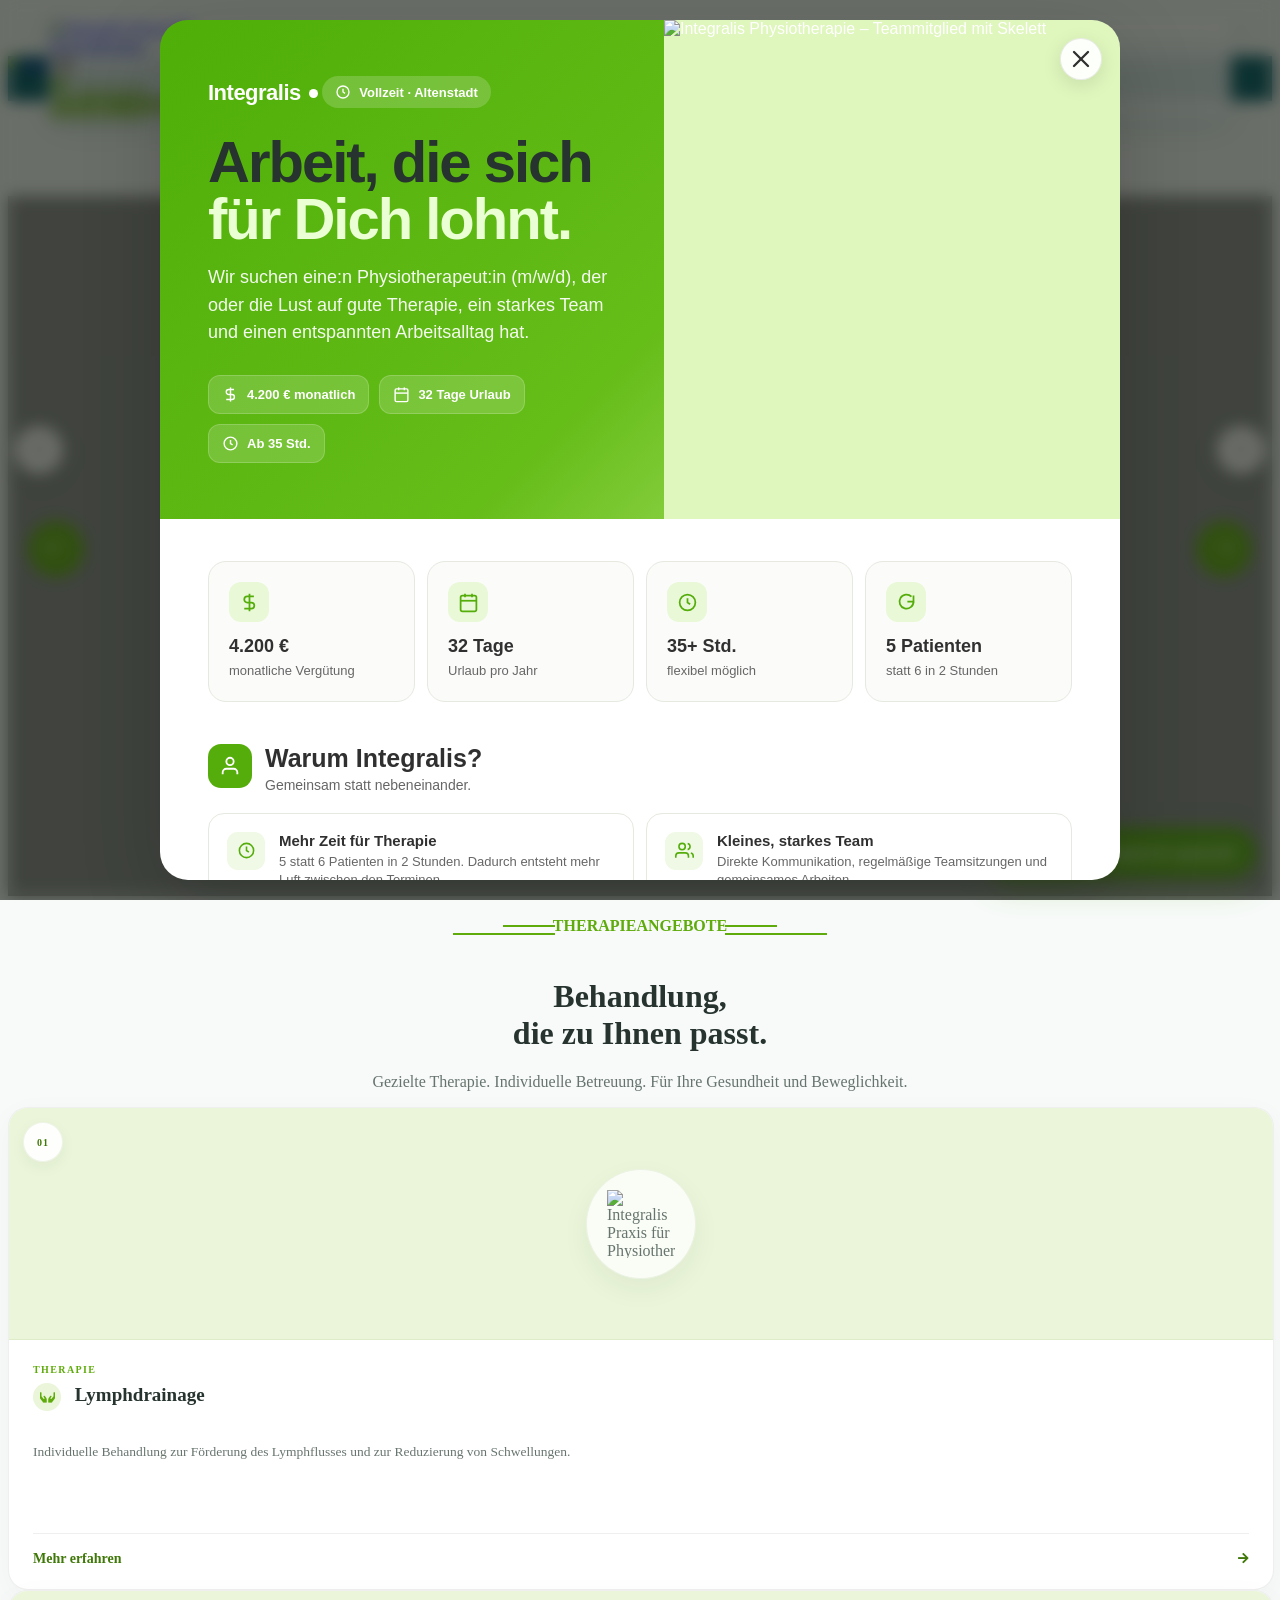
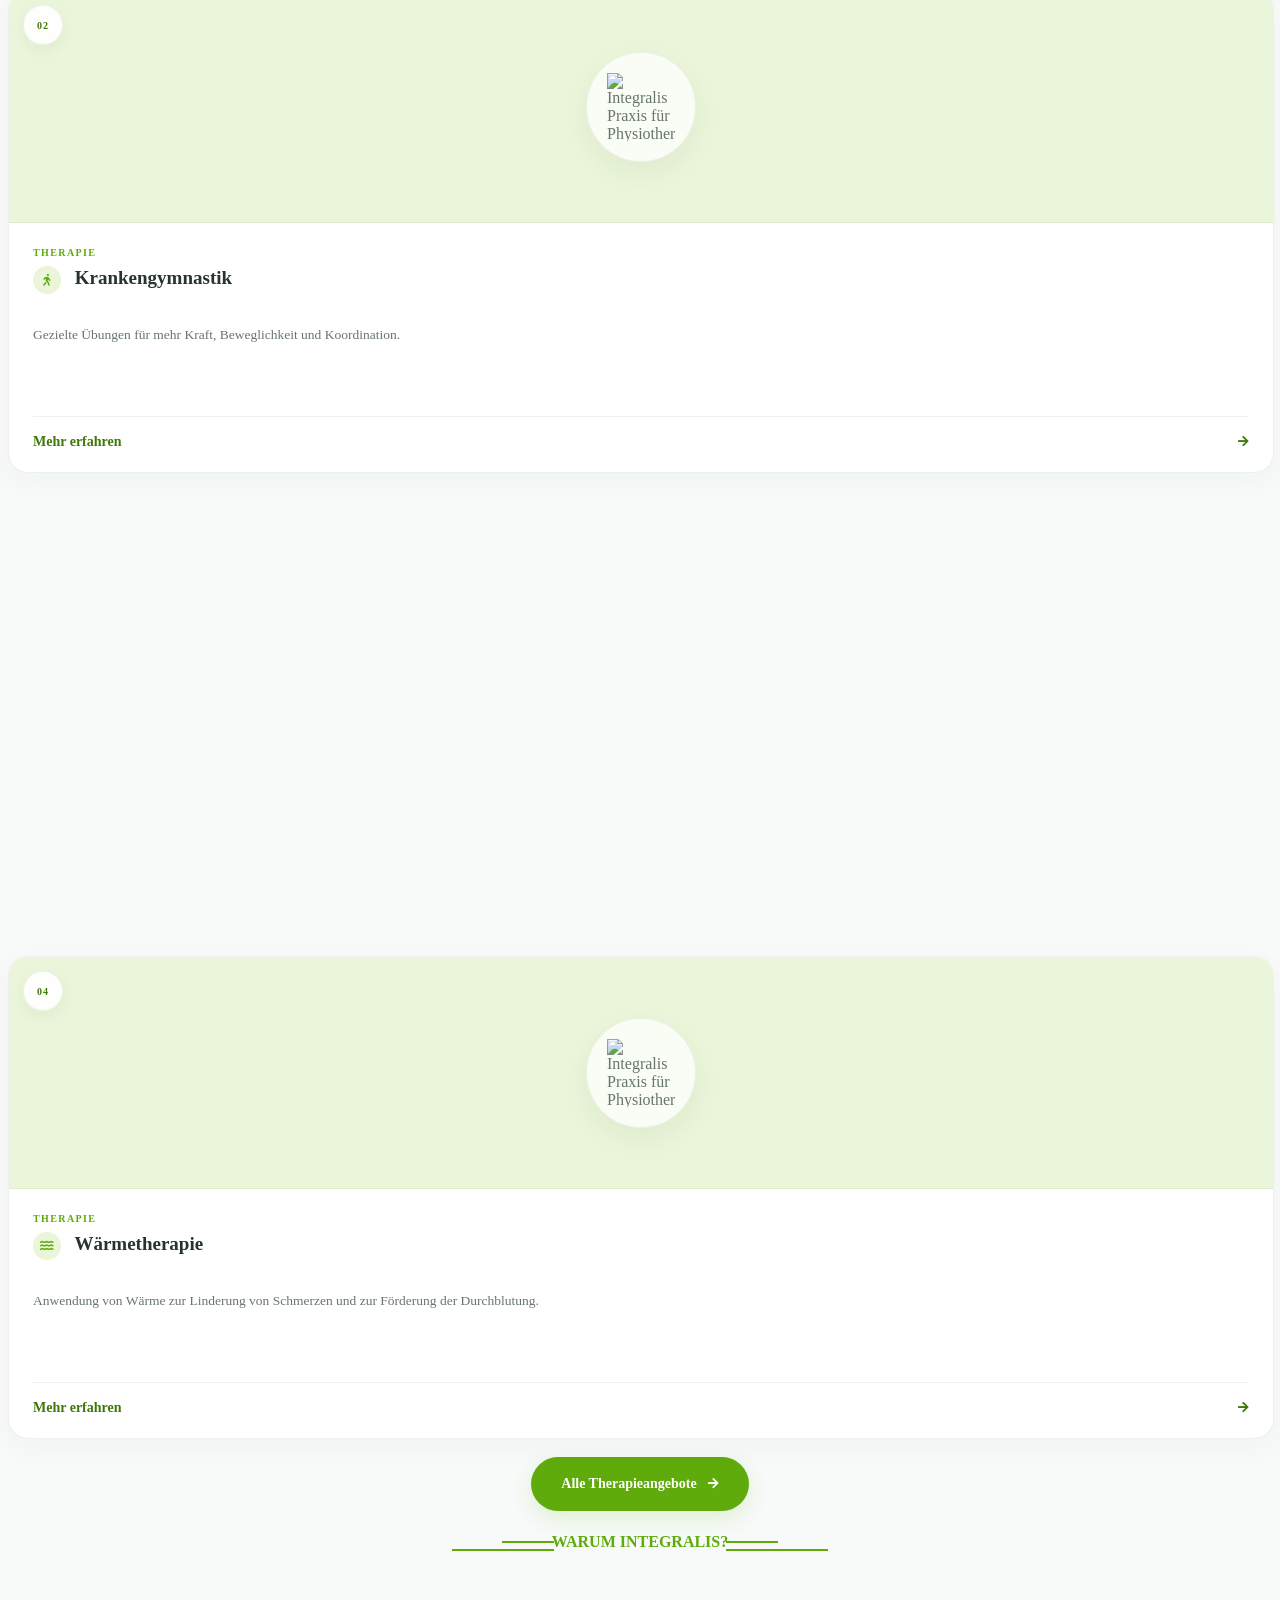
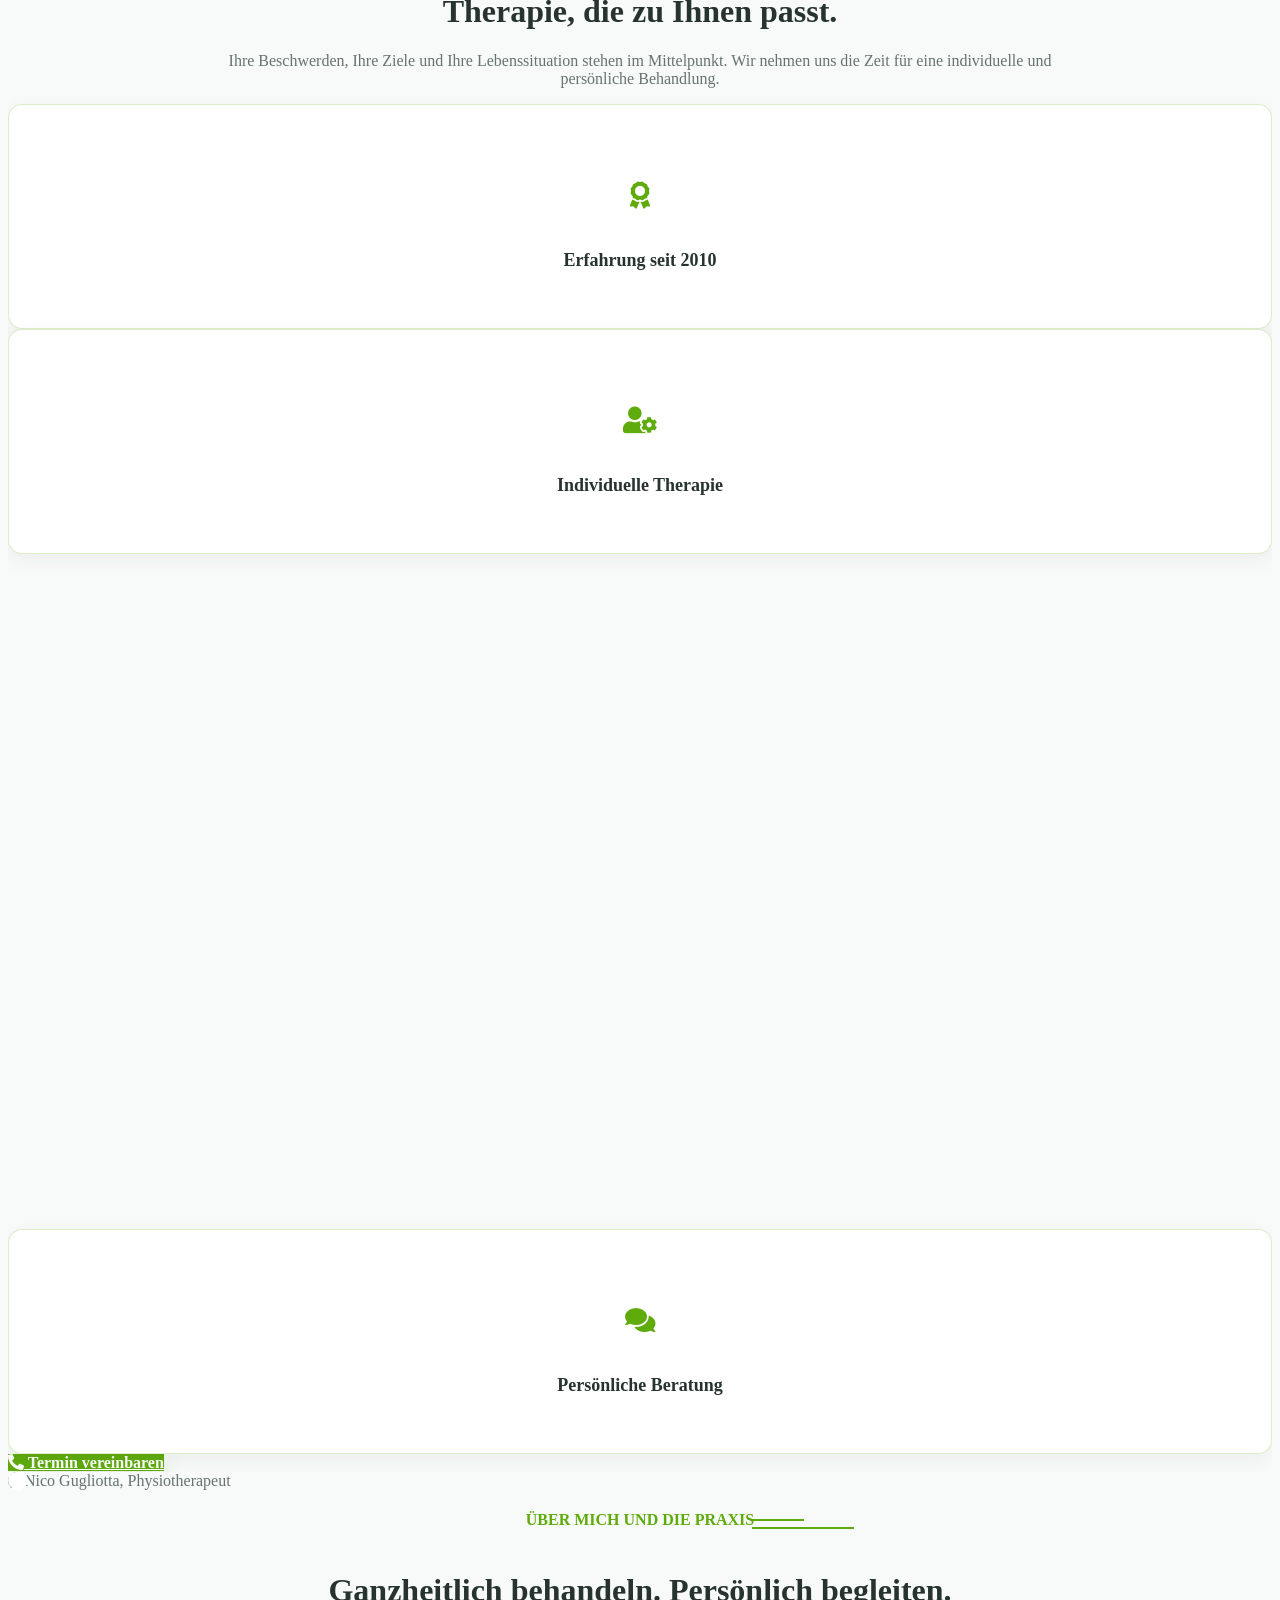
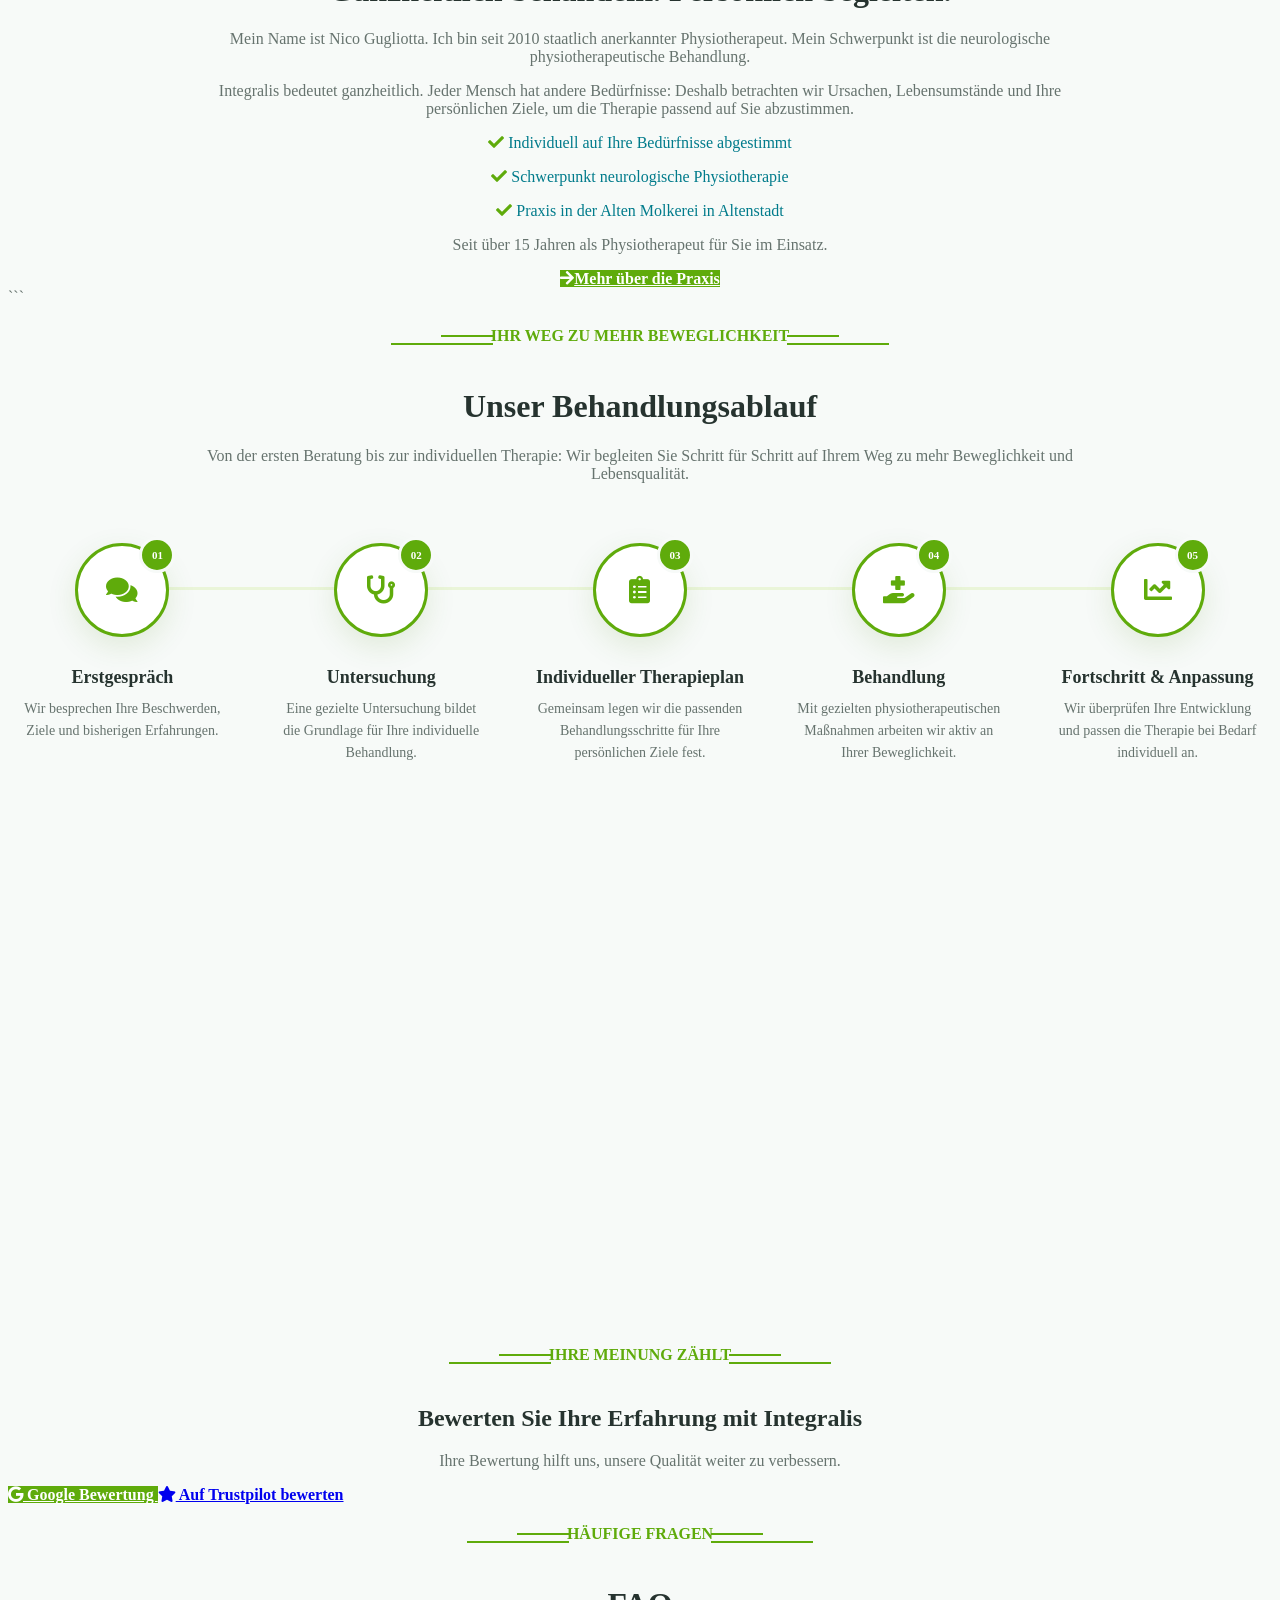
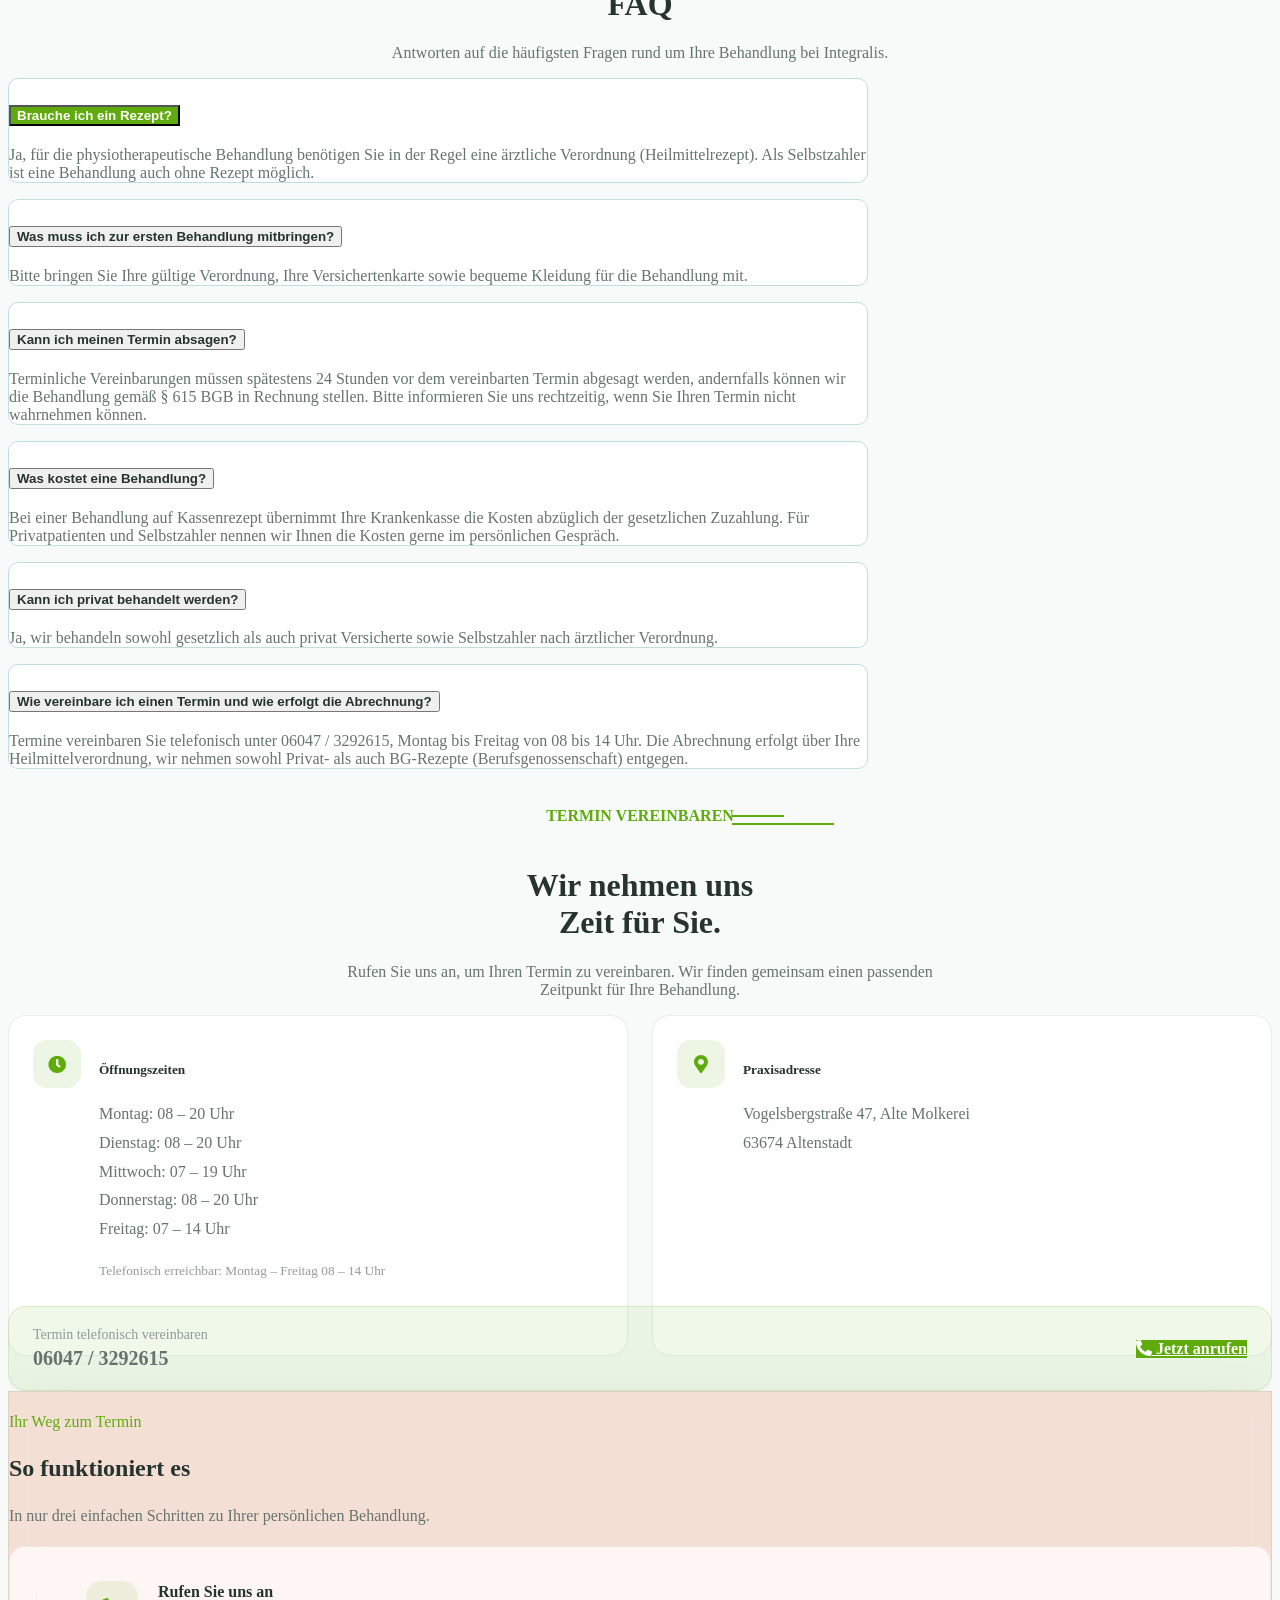
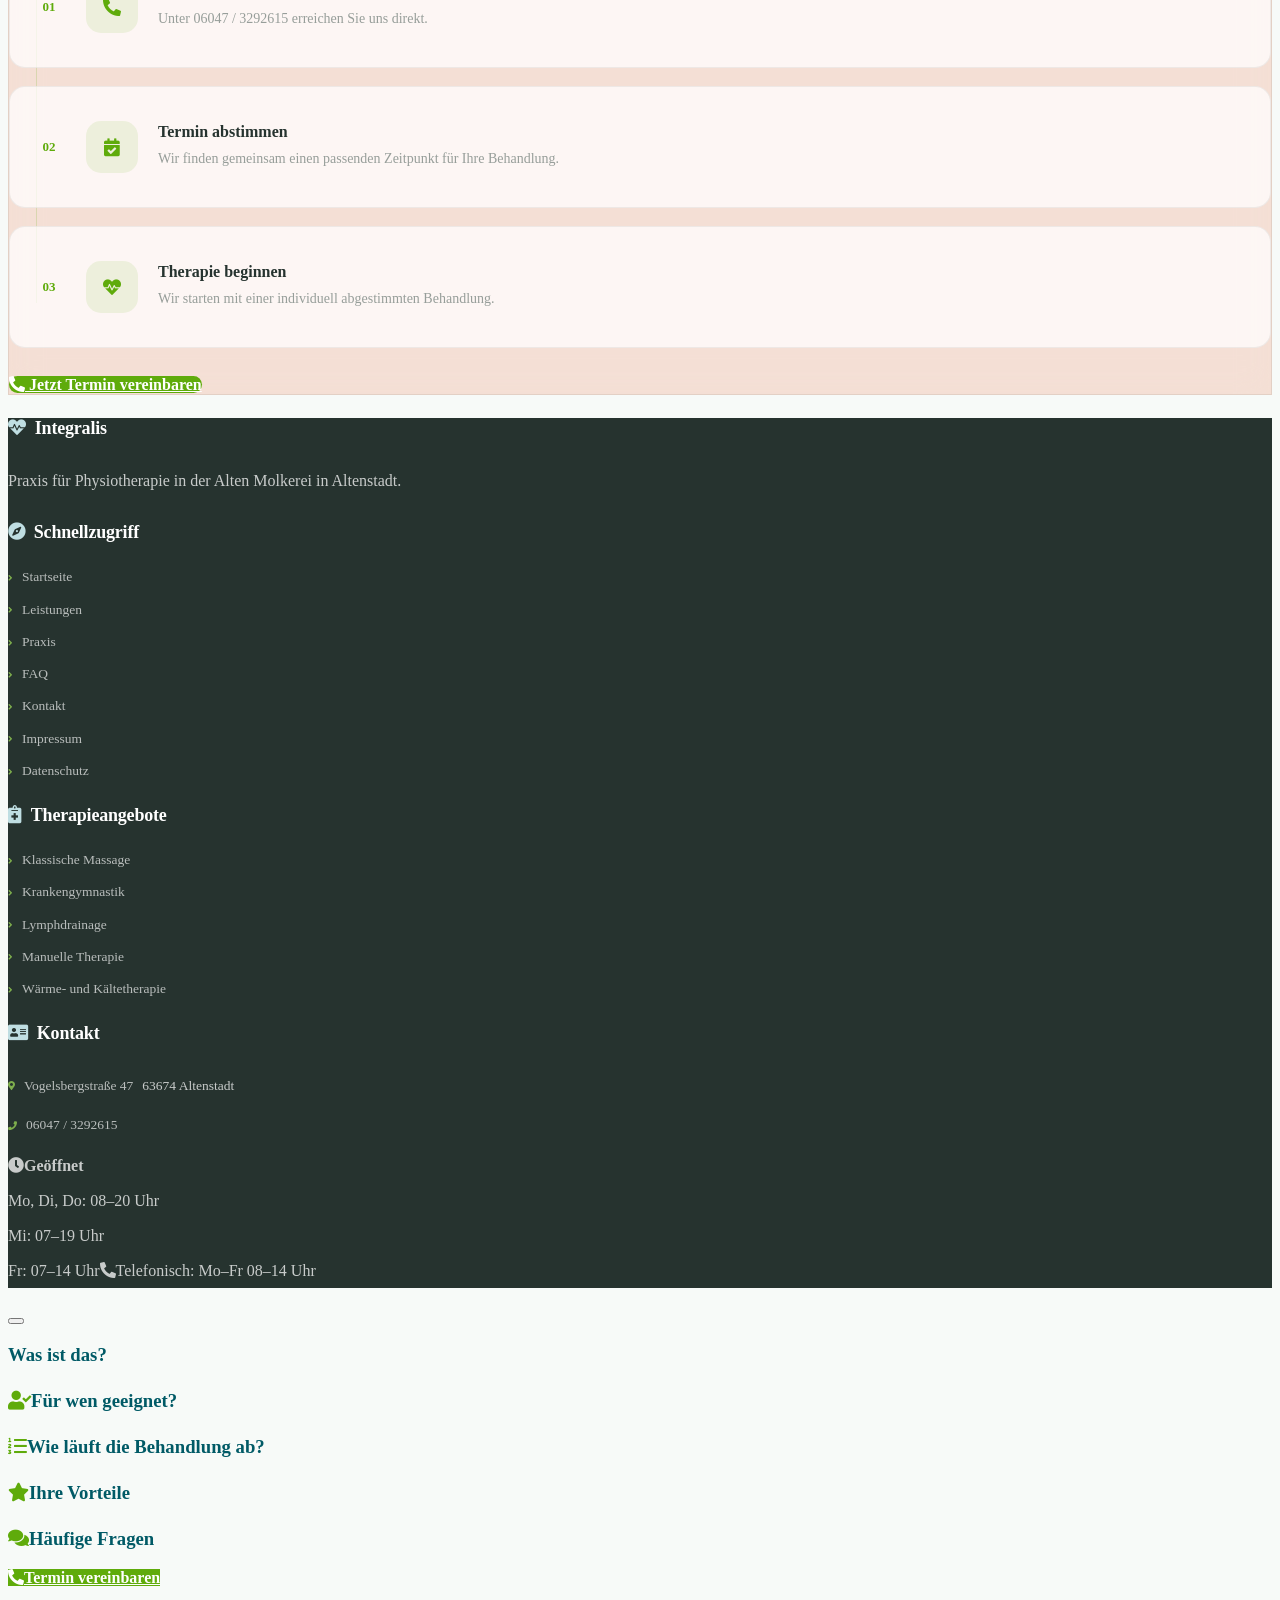
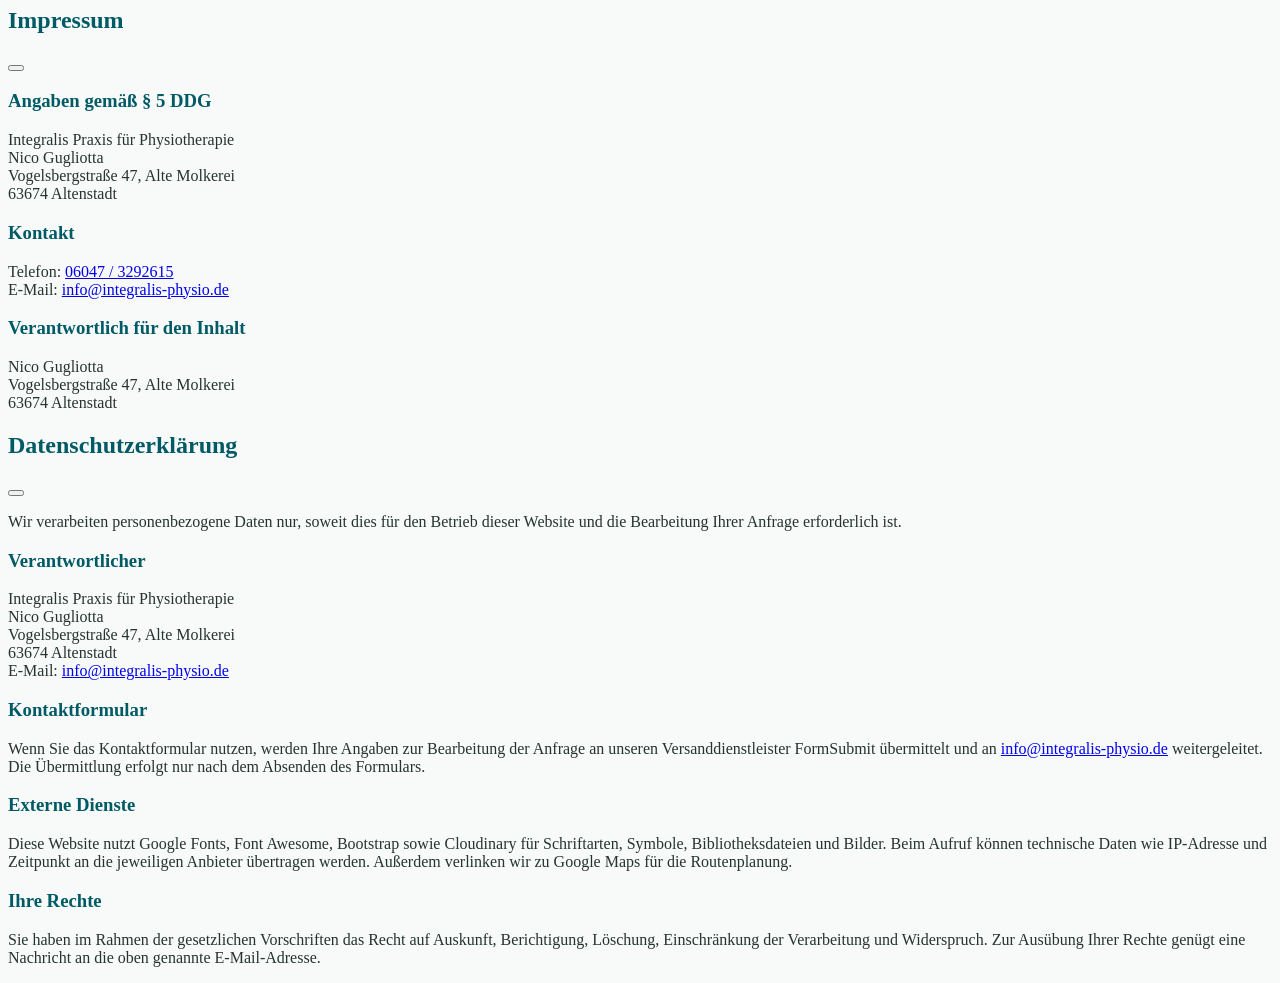
==== commit eace3ae1: "Message" ====
--- a/index.html
+++ b/index.html
@@ -2526,7 +2526,8 @@
               </h1>
               <p class="mb-4">
                 Mein Name ist Nico Gugliotta. Ich bin seit 2010 staatlich
-                anerkannter Physiotherapeut. Mein Schwerpunkt ist die
+                anerkannter Physiotherapeut.
+                Mein Schwerpunkt ist die
                 neurologische physiotherapeutische Behandlung.
               </p>
               <p class="mb-4">
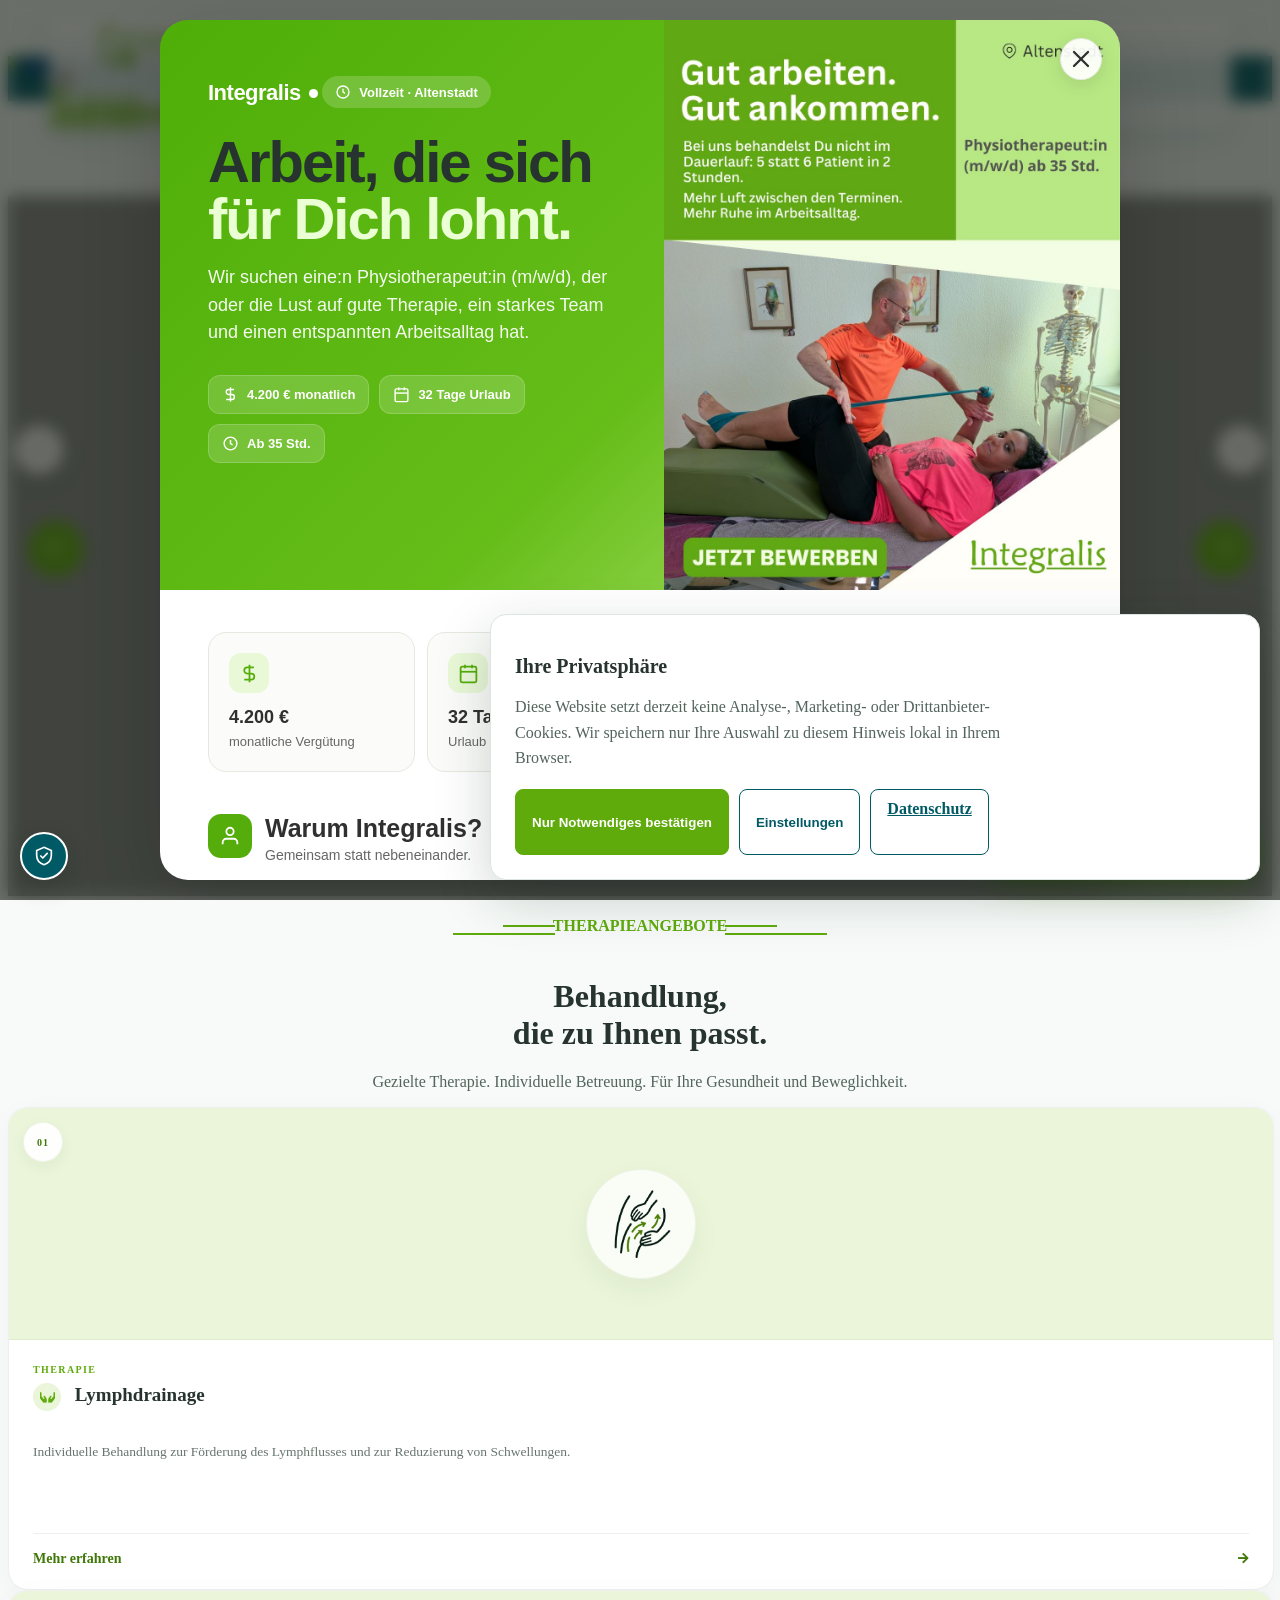
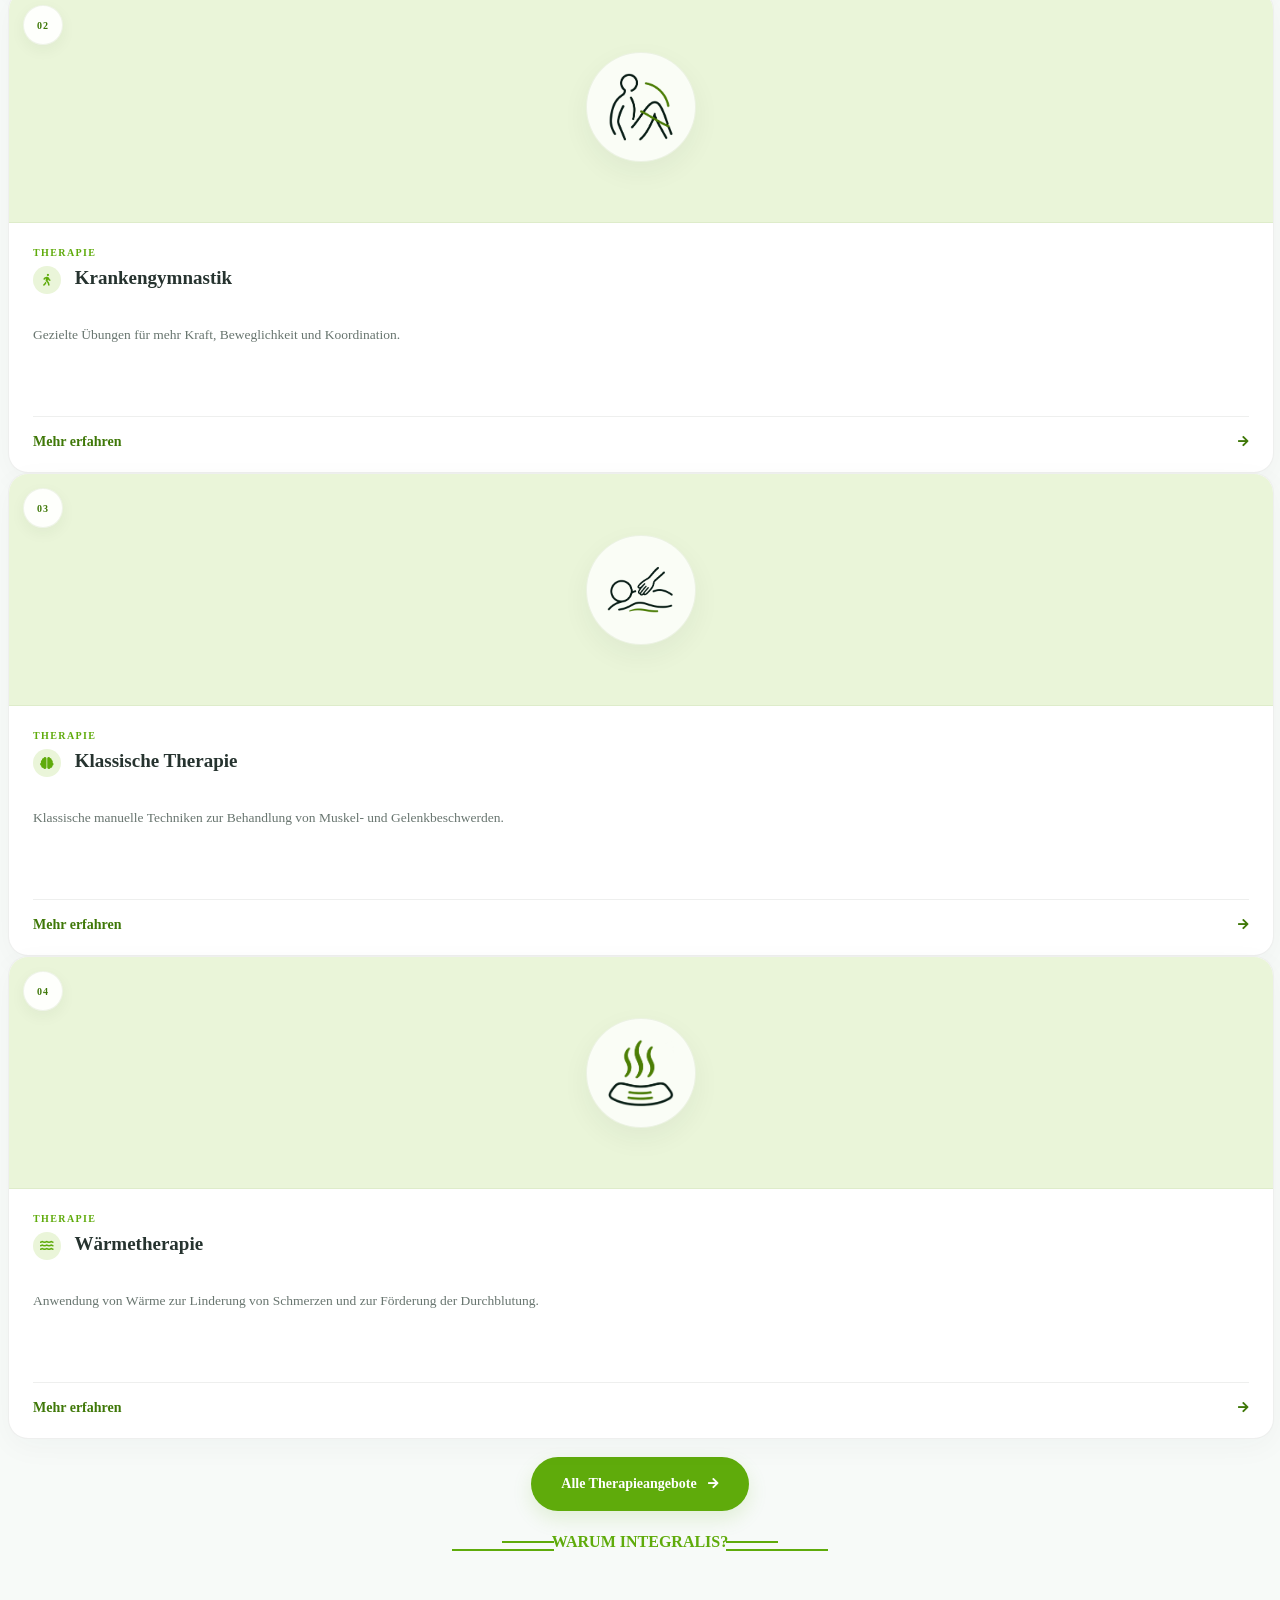
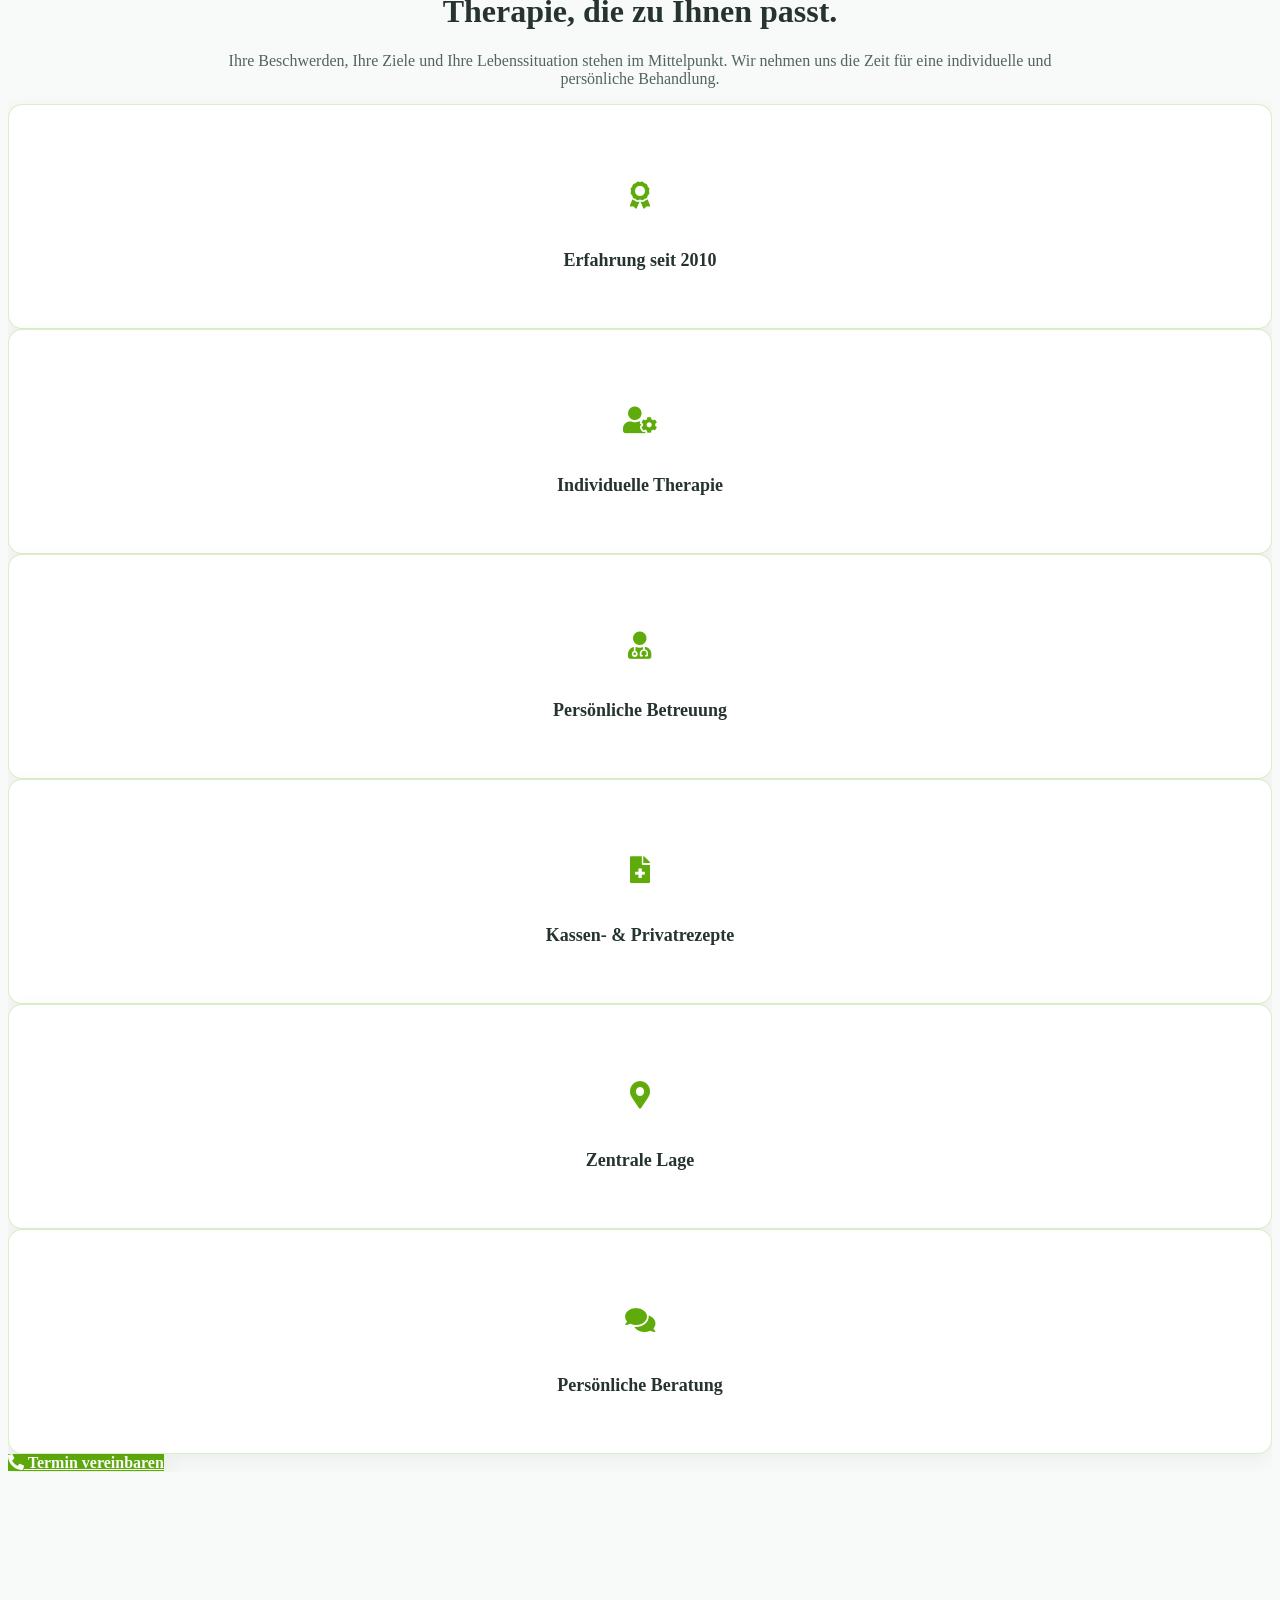
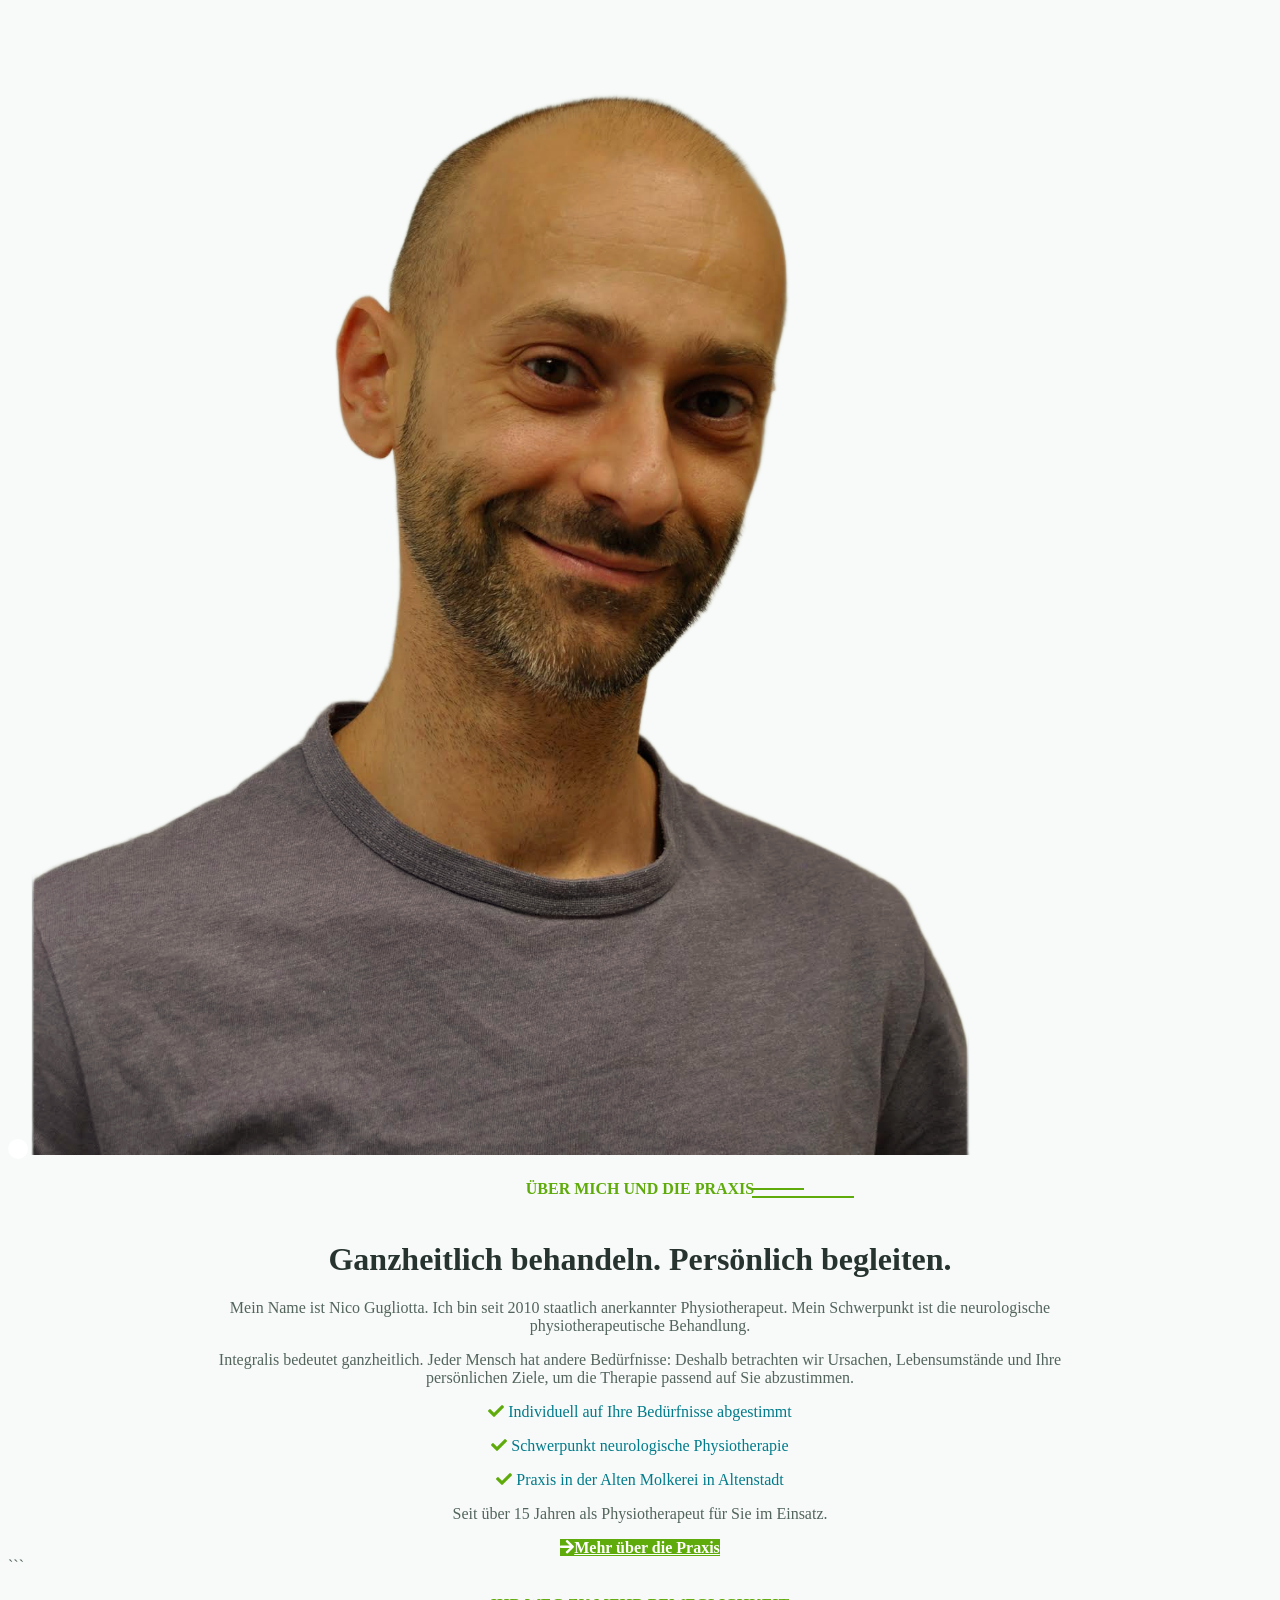
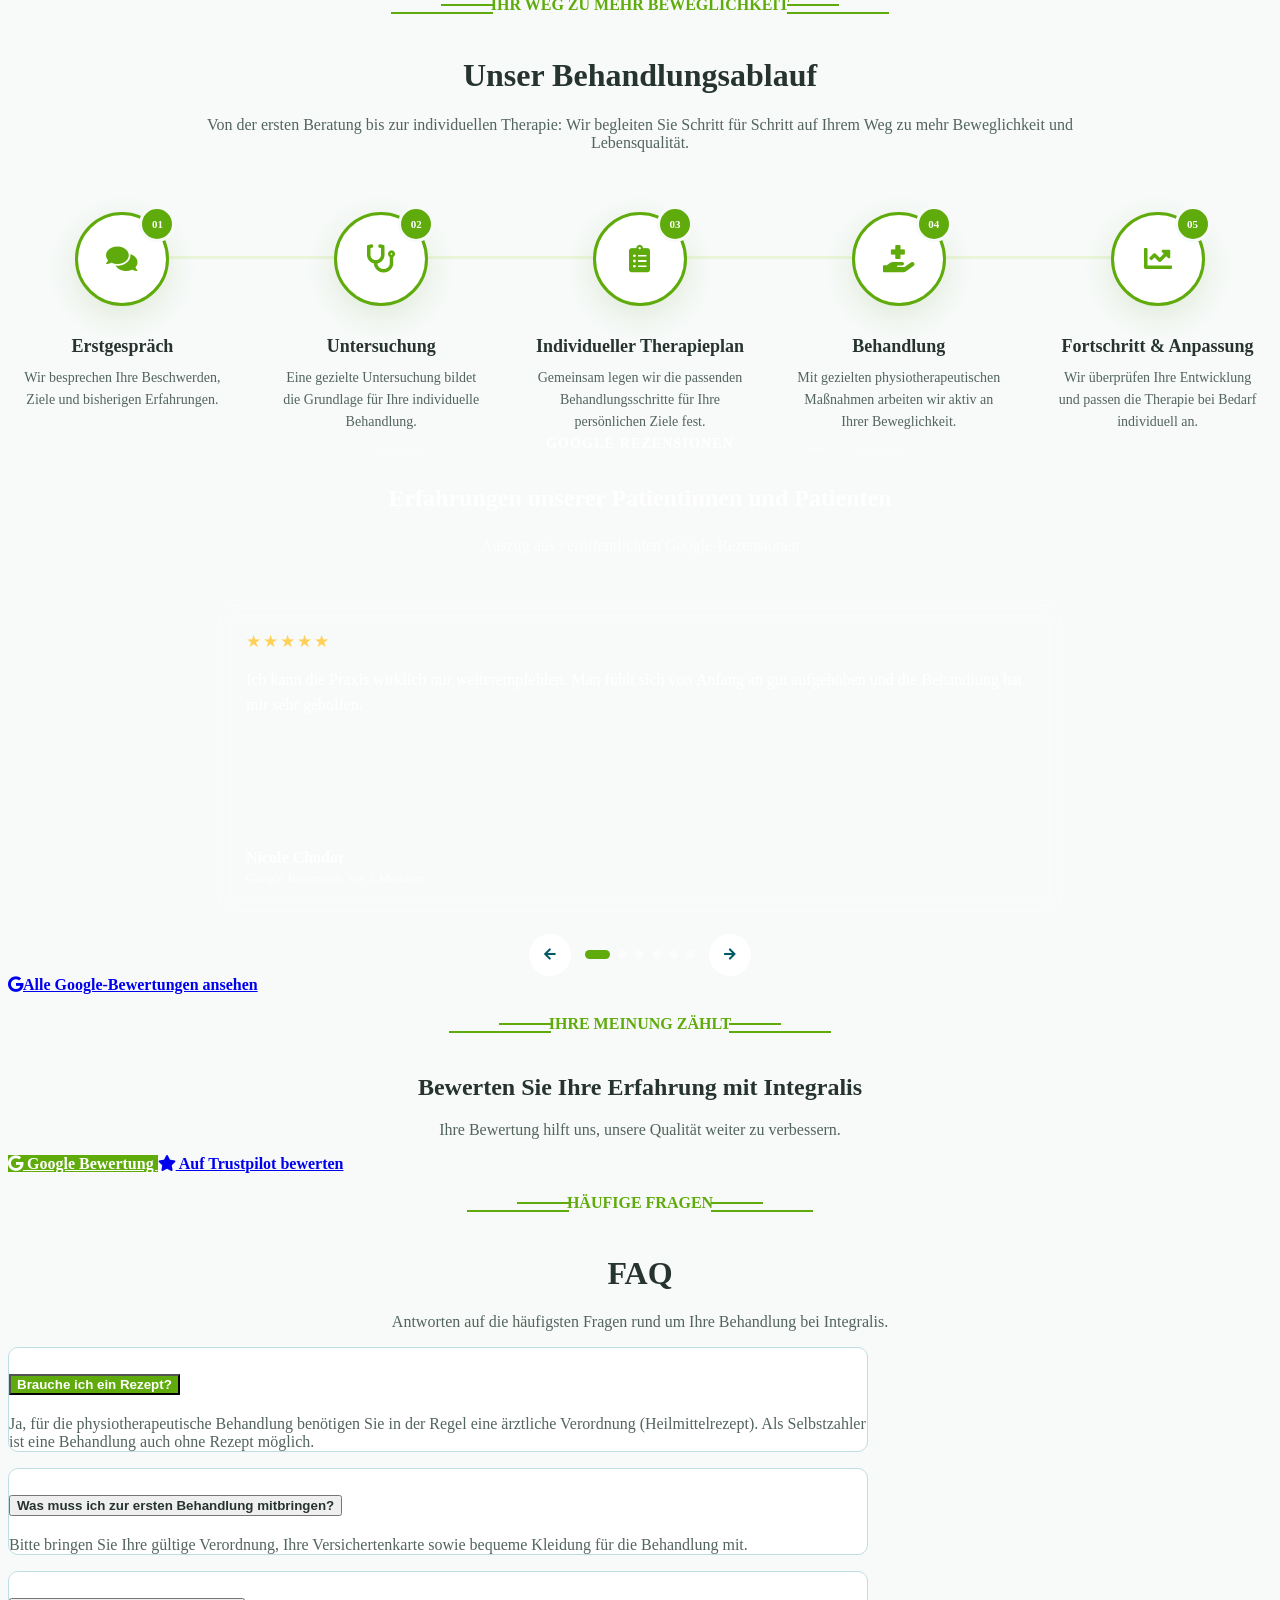
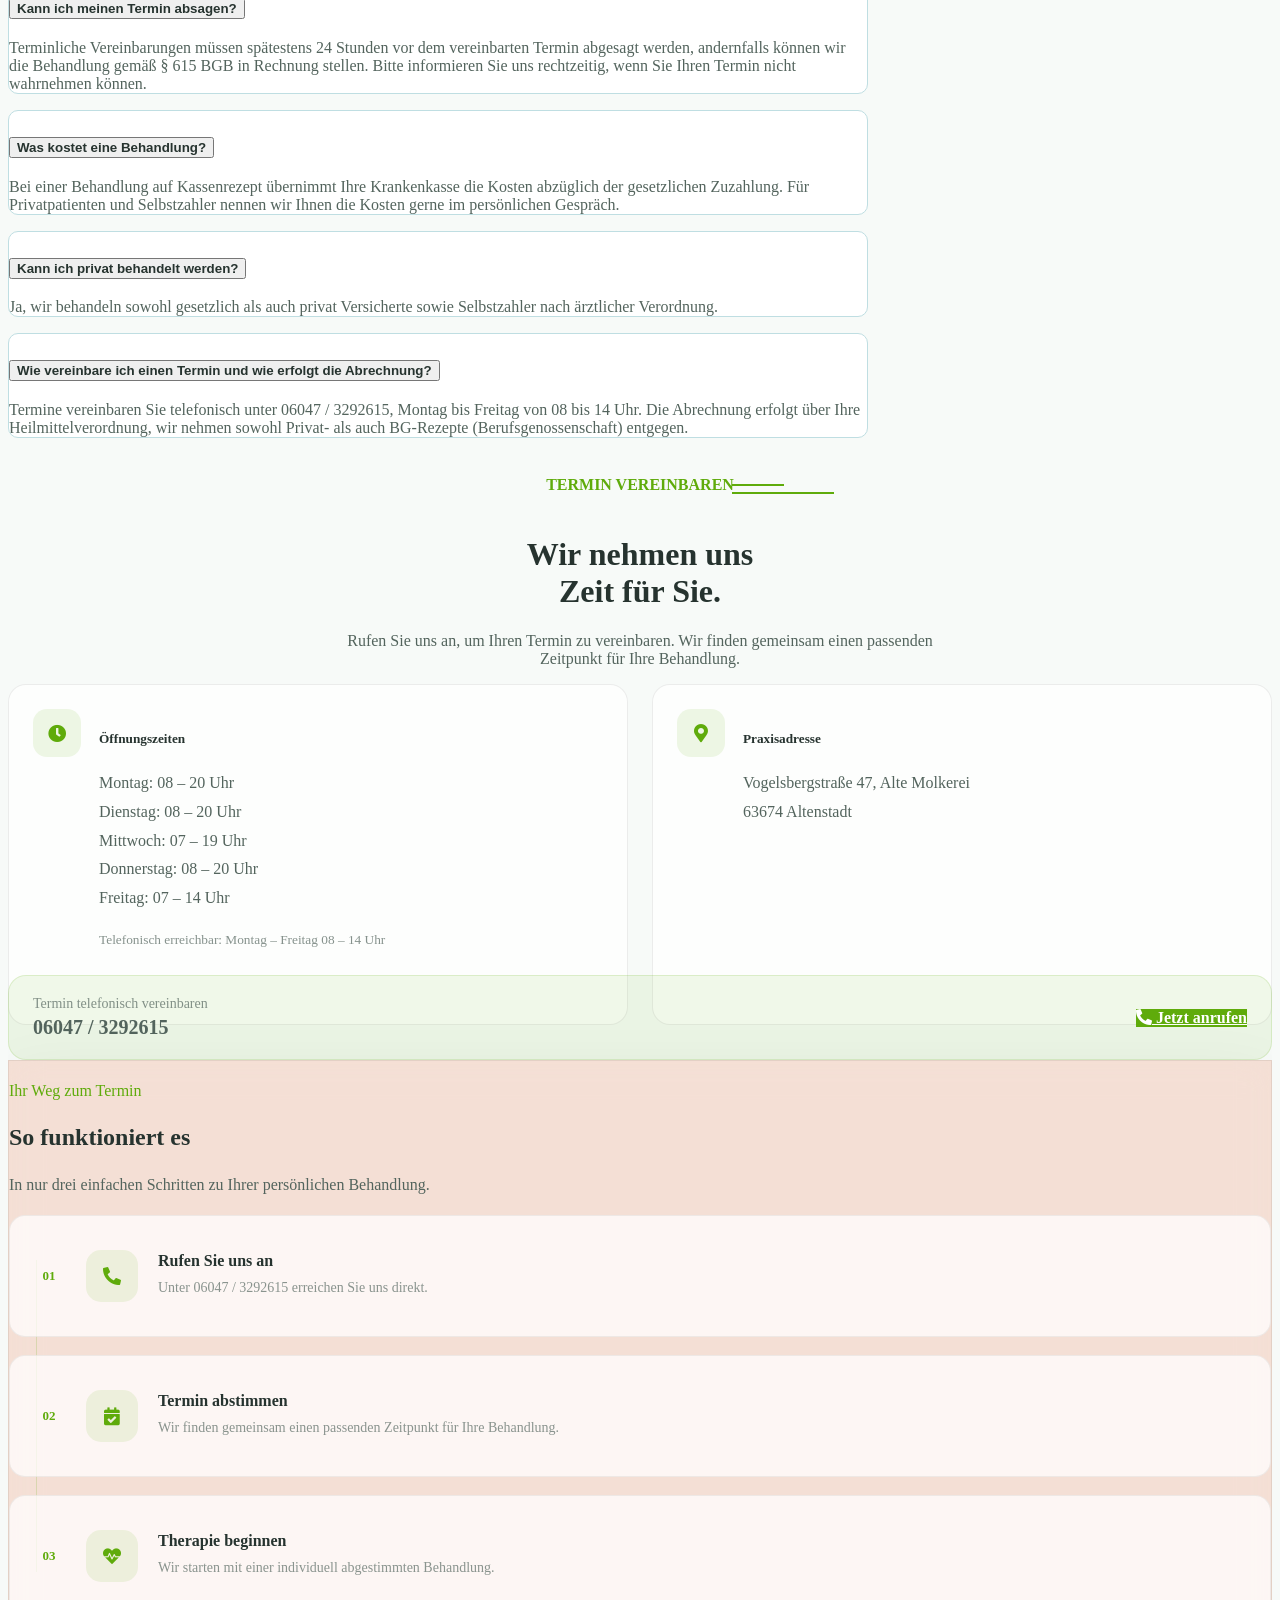
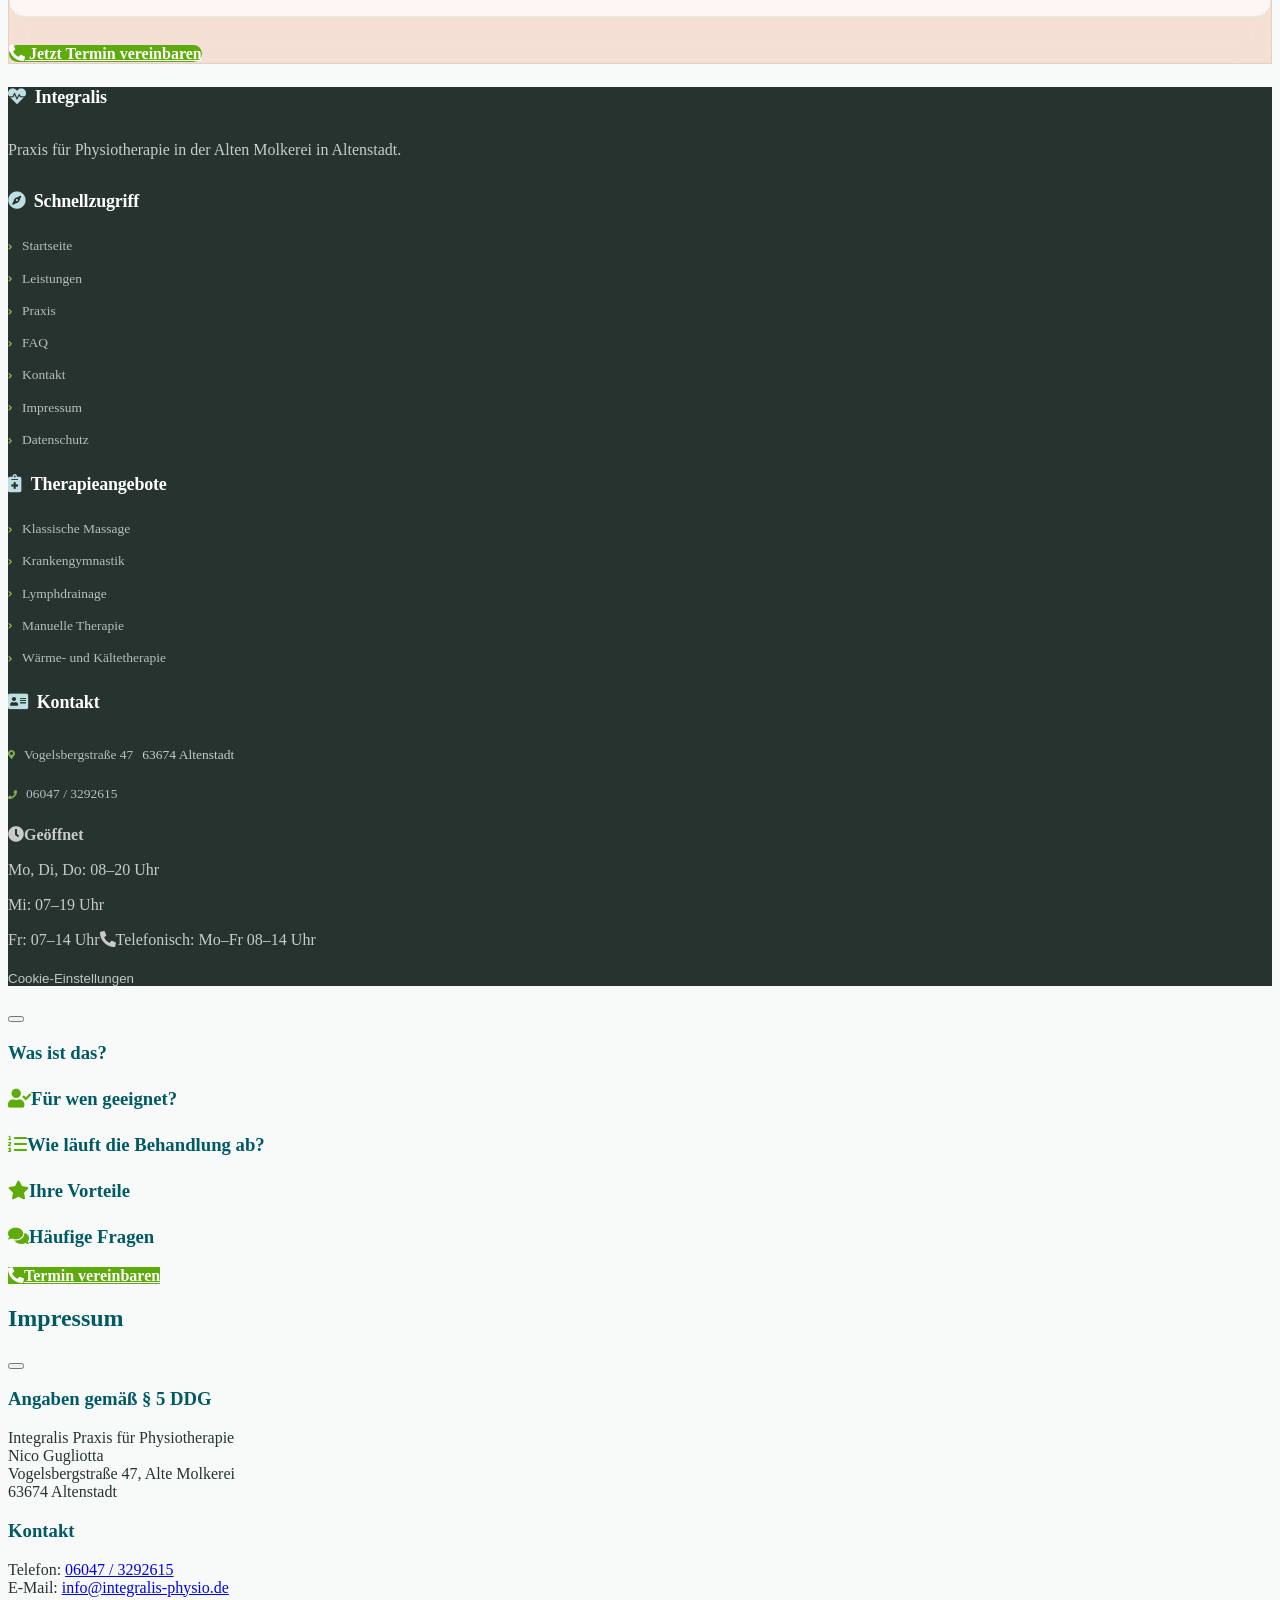
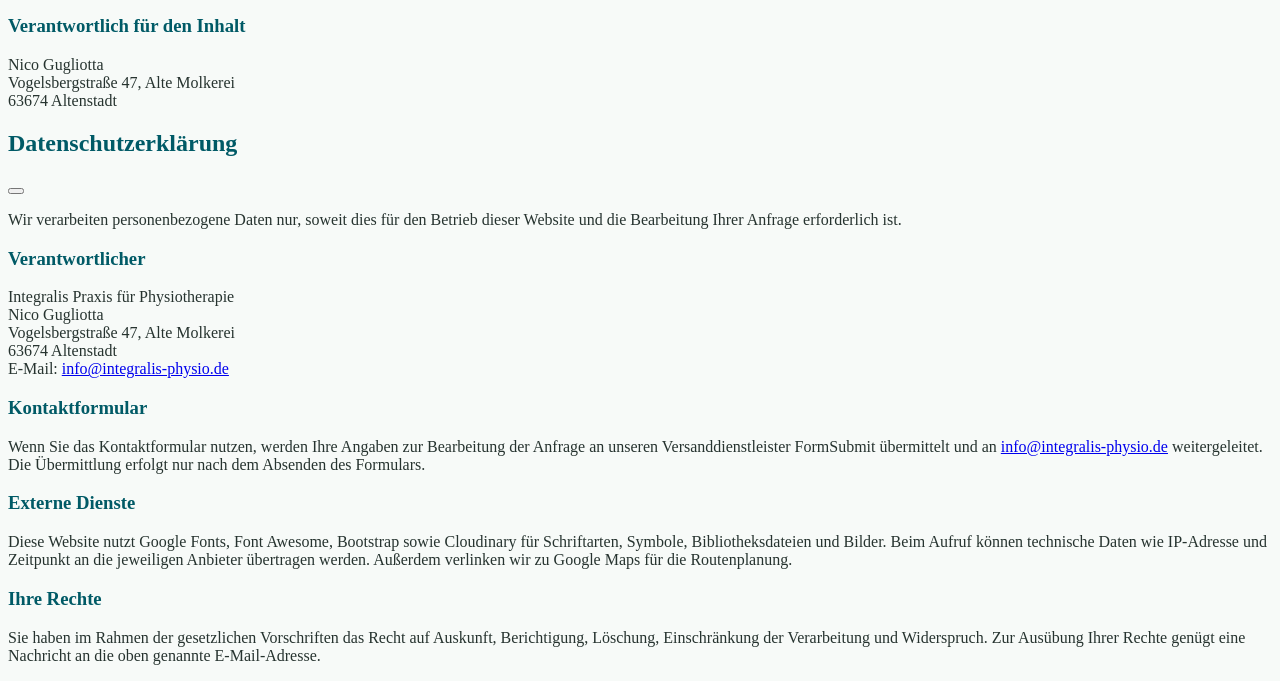
==== commit b200ba43: "Message Add German legal pages, privacy controls, local assets, and security hardening.  Co-authored" ====
--- a/index.html
+++ b/index.html
@@ -1,4 +1,4 @@
-﻿<!doctype html>
+<!doctype html>
 <html lang="de">
   <head>
     <meta charset="utf-8" />
@@ -11,20 +11,14 @@
     />
 
     <!-- Google Web Fonts -->
-    <link rel="preconnect" href="https://fonts.googleapis.com" />
-    <link rel="preconnect" href="https://fonts.gstatic.com" crossorigin />
-    <link
-      href="https://fonts.googleapis.com/css2?family=Open+Sans:wght@400;500;600&family=Playfair+Display:wght@400;500;600&display=swap"
-      rel="stylesheet"
-    />
 
     <!-- Icon Font Stylesheet -->
     <link
       rel="stylesheet"
-      href="https://use.fontawesome.com/releases/v5.15.4/css/all.css"
+      href="vendor/fontawesome/css/all.css"
     />
     <link
-      href="https://cdn.jsdelivr.net/npm/bootstrap-icons@1.4.1/font/bootstrap-icons.css"
+      href="vendor/bootstrap-icons/bootstrap-icons.css"
       rel="stylesheet"
     />
 
@@ -37,6 +31,7 @@
 
     <!-- Template Stylesheet -->
     <link href="css/style.css" rel="stylesheet" />
+    <link href="css/compliance.css" rel="stylesheet" />
   </head>
 
   <body>
@@ -101,7 +96,7 @@
         <a href="index.html" class="navbar-brand p-0">
           <img
             class="integralis-logo"
-            src="https://res.cloudinary.com/dlpdbr0ey/image/upload/c_crop,g_north_west,h_503,w_1192/f_auto/q_auto/copy_of_brave_screenshot_wwwgooglede_1_l3e4o9.png"
+            src="img/external/0df73046d55521bf.png"
             alt="Integralis Praxis für Physiotherapie"
           />
         </a>
@@ -137,7 +132,7 @@
         <!-- Slide 1 -->
         <div class="header-carousel-item">
           <img
-            src="https://res.cloudinary.com/k3cqt6uc/image/upload/v1789759006/1789686222528.png"
+            src="img/external/dc18a16fbcccf153.png"
             class="img-fluid w-100"
             alt="Physiotherapie Praxis Integralis"
           />
@@ -189,7 +184,7 @@
             preload="auto"
           >
             <source
-              src="https://res.cloudinary.com/k3cqt6uc/video/upload/v1789769368/Camera_moving_through_interior_s_-clip-1_20260919000552.mp4"
+              src="img/external/5b0f13941688e9a8.mp4"
               type="video/mp4"
             />
             Ihr Browser unterstützt keine HTML5-Videos.
@@ -233,7 +228,7 @@
         <!-- Slide 3 -->
         <div class="header-carousel-item">
           <img
-            src="https://res.cloudinary.com/k3cqt6uc/image/upload/v1789759006/1789685938440.png"
+            src="img/external/398a6ce9d3dff2e7.png"
             class="img-fluid w-100"
             alt="Persönliche Physiotherapie Integralis"
           />
@@ -1369,7 +1364,7 @@
 
           <div class="integralis-job-hero-image">
             <img
-              src="https://res.cloudinary.com/k3cqt6uc/image/upload/v1788441531/b21d2684-e2c7-4714-b2e4-15c71e5a5ebd.jpg"
+              src="img/external/c9a5f0d1209a3ac1.jpg"
               alt="Integralis Physiotherapie – Teammitglied mit Skelett"
             />
           </div>
@@ -1612,7 +1607,7 @@
             <div class="integralis-job-gallery">
               <figure>
                 <img
-                  src="https://res.cloudinary.com/k3cqt6uc/image/upload/v1788441532/af2460de-0676-44ac-b8d9-ecc2c3b8fe70.jpg"
+                  src="img/external/8d896c8c72f7c6ab.jpg"
                   alt="Physiotherapie Behandlung bei Integralis"
                   loading="lazy"
                 />
@@ -2021,7 +2016,7 @@
             <div class="icon-box">
 
               <img
-                src="https://res.cloudinary.com/k3cqt6uc/image/upload/v1789916746/copy_of_70d84f5052-4e62-8597-bc13048d5ea6.png"
+                src="img/external/5c5c8bfed066b611.png"
                 alt=""
                 aria-hidden="true"
               />
@@ -2086,7 +2081,7 @@
             <div class="icon-box">
 
               <img
-                src="https://res.cloudinary.com/k3cqt6uc/image/upload/v1789916718/copy_of_704f59-4052-4e62-8597-bc13048d5ea6.png"
+                src="img/external/4603a5b7e12a3e16.png"
                 alt=""
                 aria-hidden="true"
               />
@@ -2151,7 +2146,7 @@
             <div class="icon-box">
 
               <img
-                src="https://res.cloudinary.com/k3cqt6uc/image/upload/v1789916655/copy_of_70d84f59-4052-4e62-8597-bc13048d5ea6.png"
+                src="img/external/8cdfaeeda960398b.png"
                 alt=""
                 aria-hidden="true"
               />
@@ -2216,7 +2211,7 @@
             <div class="icon-box">
 
               <img
-                src="https://res.cloudinary.com/k3cqt6uc/image/upload/v1789916825/4052-4e62-8597-bc13048d5ea6.png"
+                src="img/external/0d8b18861ded7082.png"
                 alt=""
                 aria-hidden="true"
               />
@@ -2510,7 +2505,7 @@
           <div class="col-lg-5 wow fadeInLeft" data-wow-delay="0.2s">
             <div class="about-img pb-5 ps-5">
               <img
-                src="https://res.cloudinary.com/k3cqt6uc/image/upload/v1788559318/copy_of_brave_screenshot_wwwgooglede.png"
+                src="img/external/e22d0f67f0a326c1.png"
                 class="img-fluid rounded w-100"
                 style="object-fit: cover"
                 alt="Nico Gugliotta, Physiotherapeut"
@@ -3617,6 +3612,12 @@
               Datenschutz
             </a>
 
+            <span>•</span>
+
+            <a href="agb.html">
+              AGB
+            </a>
+
           </div>
 
         </div>
@@ -3640,8 +3641,8 @@
     ></a>
 
     <!-- JavaScript Libraries -->
-    <script src="https://ajax.googleapis.com/ajax/libs/jquery/3.6.4/jquery.min.js"></script>
-    <script src="https://cdn.jsdelivr.net/npm/bootstrap@5.0.0/dist/js/bootstrap.bundle.min.js"></script>
+    <script src="vendor/jquery.min.js"></script>
+    <script src="vendor/bootstrap.bundle.min.js"></script>
     <script src="lib/wow/wow.min.js"></script>
     <script src="lib/easing/easing.min.js"></script>
     <script src="lib/waypoints/waypoints.min.js"></script>
@@ -3649,5 +3650,6 @@
 
     <!-- Template Javascript -->
     <script src="js/main.js"></script>
+    <script src="js/compliance.js"></script>
   </body>
 </html>
--- a/css/style.css
+++ b/css/style.css
@@ -2829,7 +2829,7 @@
 
   background:
     linear-gradient(rgba(0, 40, 46, 0.88), rgba(0, 40, 46, 0.88)),
-    url("https://res.cloudinary.com/k3cqt6uc/image/upload/v1788481361/IMG-20260903-WA0037_2.jpg");
+    url("img/external/a1d7e0ffa99d0711.jpg");
 
   background-position: center center;
   background-repeat: no-repeat;
--- a/css/compliance.css
+++ b/css/compliance.css
@@ -0,0 +1,353 @@
+:root {
+  --primary: #5fab0b;
+  --primary-dark: #3f7808;
+  --primary-light: #eaf5d9;
+  --secondary: #007b8b;
+  --secondary-dark: #005a66;
+  --background: #f7faf8;
+  --white: #ffffff;
+  --text: #26332f;
+  --text-muted: #53645d;
+  --compliance-surface: #ffffff;
+  --compliance-overlay: rgba(20, 37, 31, 0.58);
+  --compliance-border: #dce5df;
+}
+
+.compliance-banner {
+  position: fixed;
+  right: 20px;
+  bottom: 20px;
+  left: 20px;
+  z-index: 10050;
+  max-width: 720px;
+  margin-left: auto;
+  padding: 24px;
+  border: 1px solid var(--compliance-border);
+  border-radius: 16px;
+  background: var(--compliance-surface);
+  box-shadow: 0 18px 55px rgba(20, 37, 31, 0.2);
+  color: var(--text);
+}
+
+.compliance-banner[hidden],
+.compliance-settings[hidden] {
+  display: none;
+}
+
+.compliance-banner h2 {
+  margin-bottom: 8px;
+  font-size: 1.25rem;
+}
+
+.compliance-banner p {
+  max-width: 62ch;
+  margin-bottom: 18px;
+  color: var(--text-muted);
+  line-height: 1.6;
+}
+
+.compliance-banner__actions {
+  display: flex;
+  flex-wrap: wrap;
+  gap: 10px;
+}
+
+.compliance-button {
+  min-height: 44px;
+  padding: 10px 16px;
+  border: 1px solid var(--primary);
+  border-radius: 8px;
+  background: var(--primary);
+  color: #fff;
+  font-weight: 600;
+}
+
+.compliance-button:hover,
+.compliance-button:focus-visible {
+  background: var(--primary-dark);
+}
+
+.compliance-button--secondary {
+  border-color: var(--secondary-dark);
+  background: #fff;
+  color: var(--secondary-dark);
+}
+
+.compliance-button--secondary:hover,
+.compliance-button--secondary:focus-visible {
+  background: #edf6f7;
+  color: var(--secondary-dark);
+}
+
+.compliance-quick-access {
+  position: fixed;
+  bottom: 20px;
+  left: 20px;
+  z-index: 10040;
+  display: inline-flex;
+  align-items: center;
+  justify-content: center;
+  width: 48px;
+  height: 48px;
+  padding: 0;
+  border: 2px solid #fff;
+  border-radius: 50%;
+  background: var(--secondary-dark);
+  color: #fff;
+  box-shadow: 0 8px 24px rgba(20, 37, 31, 0.2);
+  cursor: pointer;
+}
+
+.compliance-quick-access:hover,
+.compliance-quick-access:focus-visible {
+  background: var(--primary-dark);
+}
+
+.compliance-quick-access svg {
+  width: 22px;
+  height: 22px;
+}
+
+.compliance-settings {
+  position: fixed;
+  inset: 0;
+  z-index: 10060;
+  display: grid;
+  place-items: center;
+  padding: 20px;
+  background: var(--compliance-overlay);
+}
+
+.compliance-settings__dialog {
+  width: min(560px, 100%);
+  max-height: min(720px, calc(100vh - 40px));
+  overflow: auto;
+  padding: 28px;
+  border-radius: 16px;
+  background: #fff;
+  box-shadow: 0 22px 70px rgba(20, 37, 31, 0.3);
+  color: var(--text);
+}
+
+.compliance-settings__heading {
+  display: flex;
+  align-items: flex-start;
+  justify-content: space-between;
+  gap: 20px;
+}
+
+.compliance-settings__close {
+  flex: 0 0 44px;
+  width: 44px;
+  height: 44px;
+  border: 0;
+  border-radius: 50%;
+  background: #edf3ef;
+  color: var(--text);
+  font-size: 1.5rem;
+  line-height: 1;
+  cursor: pointer;
+}
+
+.compliance-category {
+  margin: 22px 0;
+  padding-top: 22px;
+  border-top: 1px solid var(--compliance-border);
+}
+
+.compliance-category__row {
+  display: flex;
+  align-items: center;
+  justify-content: space-between;
+  gap: 18px;
+}
+
+.compliance-badge {
+  flex: 0 0 auto;
+  padding: 5px 9px;
+  border-radius: 999px;
+  background: var(--primary-light);
+  color: var(--primary-dark);
+  font-size: 0.8rem;
+  font-weight: 700;
+}
+
+.compliance-links {
+  display: flex;
+  flex-wrap: wrap;
+  gap: 8px 16px;
+  margin-top: 14px;
+}
+
+.compliance-links a,
+.compliance-links button {
+  padding: 0;
+  border: 0;
+  background: transparent;
+  color: inherit;
+  text-decoration: underline;
+  text-underline-offset: 3px;
+  cursor: pointer;
+}
+
+.legal-page {
+  background: var(--background);
+  color: var(--text);
+  font-family: "Trebuchet MS", sans-serif;
+}
+
+.legal-page a {
+  color: #005a66;
+}
+
+.legal-page a:hover,
+.legal-page a:focus-visible {
+  color: #3f7808;
+}
+
+.legal-page code {
+  color: #8f245c;
+}
+
+.legal-header,
+.legal-footer {
+  background: var(--secondary-dark);
+  color: #fff;
+}
+
+.legal-nav {
+  display: flex;
+  align-items: center;
+  justify-content: space-between;
+  gap: 24px;
+  min-height: 88px;
+}
+
+.legal-brand {
+  color: #fff;
+  font-family: Georgia, "Times New Roman", serif;
+  font-size: 1.35rem;
+  font-weight: 700;
+  text-decoration: none;
+}
+
+.legal-nav__links {
+  display: flex;
+  flex-wrap: wrap;
+  justify-content: flex-end;
+  gap: 8px 22px;
+}
+
+.legal-nav__links a {
+  color: #fff;
+  text-decoration: none;
+}
+
+.legal-nav__links a[aria-current="page"] {
+  font-weight: 700;
+  text-decoration: underline;
+  text-underline-offset: 6px;
+}
+
+.legal-main {
+  padding: 64px 0 88px;
+}
+
+.legal-article {
+  width: min(780px, 100%);
+  margin: 0 auto;
+}
+
+.legal-article h1 {
+  margin-bottom: 18px;
+  font-family: Georgia, "Times New Roman", serif;
+  font-size: clamp(2.25rem, 6vw, 4.5rem);
+  line-height: 1.05;
+}
+
+.legal-article h2 {
+  margin: 42px 0 12px;
+  font-size: 1.45rem;
+}
+
+.legal-article p,
+.legal-article li,
+.legal-article address {
+  max-width: 72ch;
+  line-height: 1.75;
+}
+
+.legal-article address {
+  font-style: normal;
+}
+
+.legal-notice {
+  margin: 28px 0;
+  padding: 18px 20px;
+  border: 1px solid #d6e4db;
+  border-radius: 10px;
+  background: #f0f7f2;
+}
+
+.legal-placeholder {
+  color: #7a3d00;
+  font-weight: 700;
+}
+
+.legal-footer {
+  padding: 30px 0 46px;
+}
+
+.legal-footer__inner {
+  display: flex;
+  flex-wrap: wrap;
+  align-items: center;
+  justify-content: space-between;
+  gap: 18px;
+}
+
+.legal-footer .compliance-links {
+  margin-top: 0;
+}
+
+@media (max-width: 767.98px) {
+  .compliance-banner {
+    right: 12px;
+    bottom: 90px;
+    left: 12px;
+    max-height: calc(100vh - 120px);
+    overflow: auto;
+    padding: 20px;
+  }
+
+  .compliance-banner__actions {
+    display: grid;
+  }
+
+  .compliance-quick-access {
+    bottom: 92px;
+    left: 12px;
+  }
+
+  .legal-nav {
+    align-items: flex-start;
+    flex-direction: column;
+    padding: 22px 0;
+  }
+
+  .legal-nav__links {
+    justify-content: flex-start;
+  }
+
+  .legal-main {
+    padding: 44px 0 68px;
+  }
+}
+
+@media (prefers-reduced-motion: reduce) {
+  .compliance-banner,
+  .compliance-settings,
+  .compliance-quick-access {
+    transition: none !important;
+  }
+}
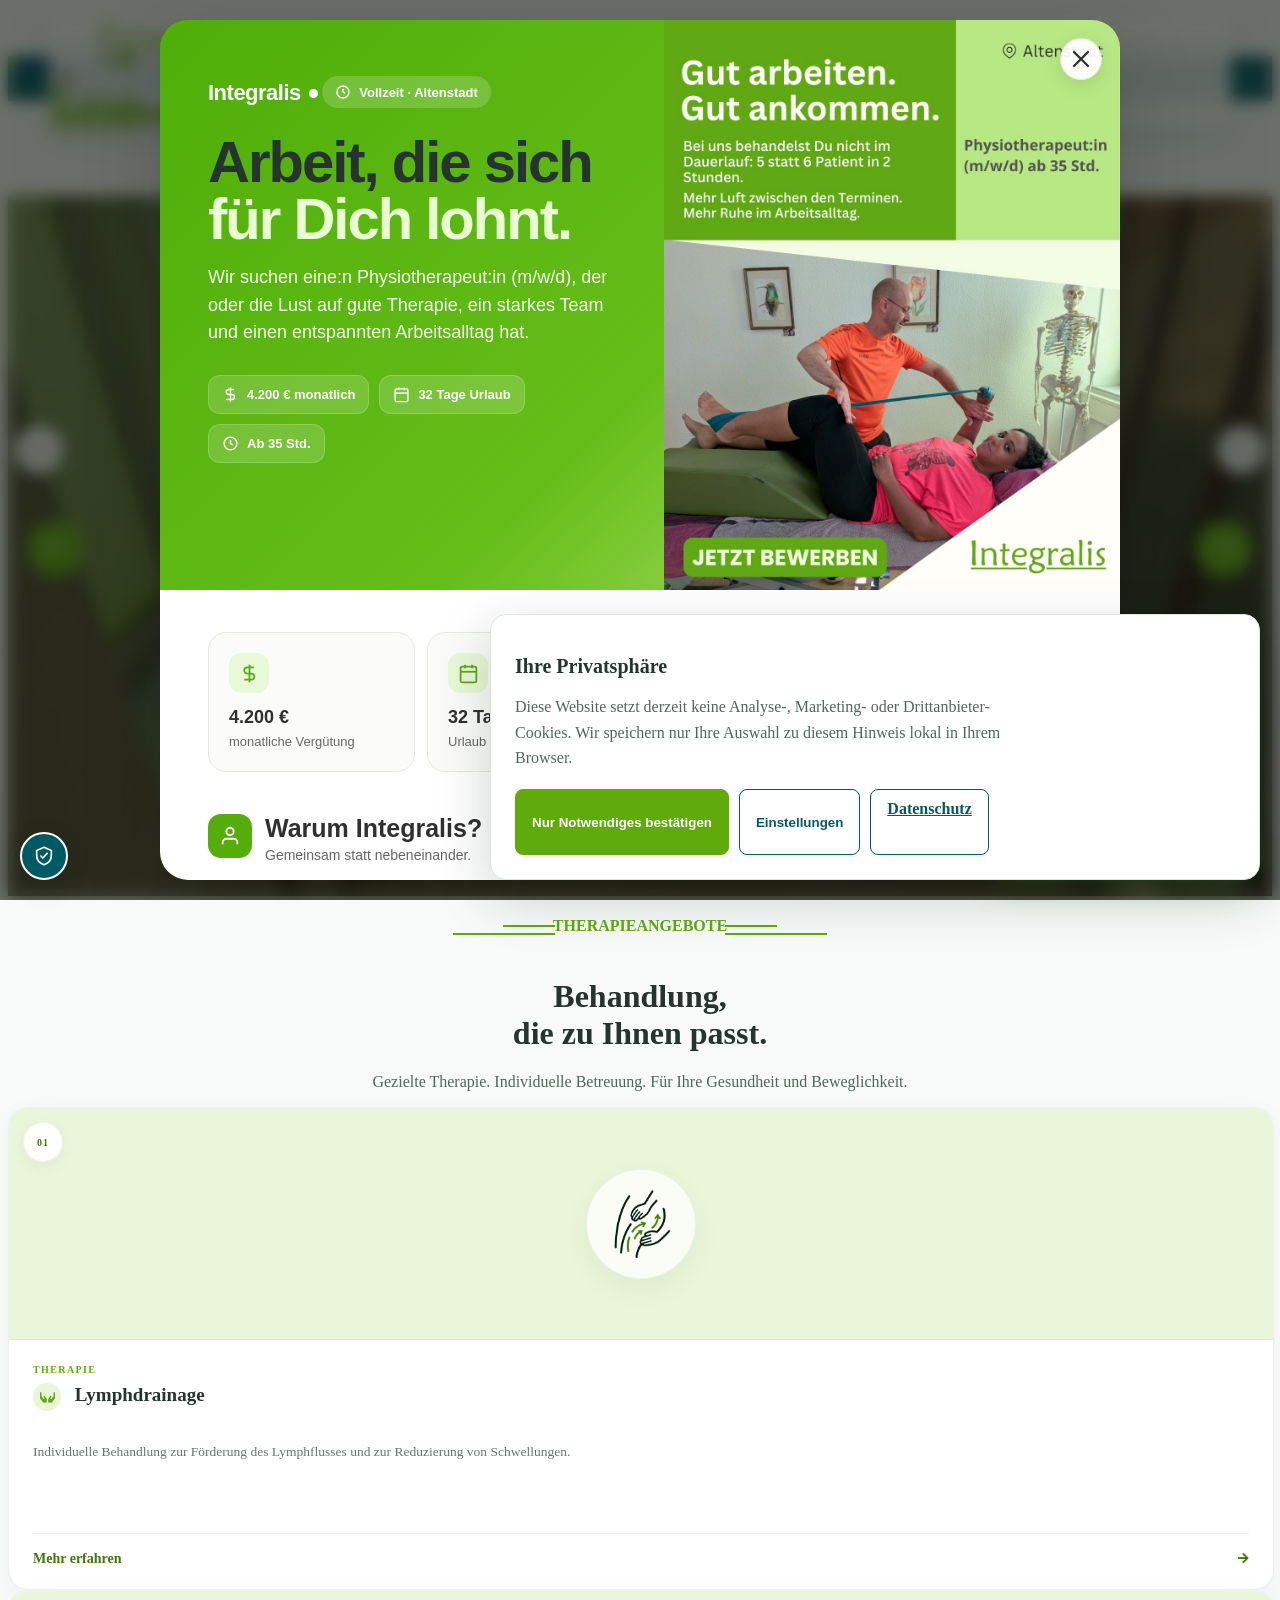
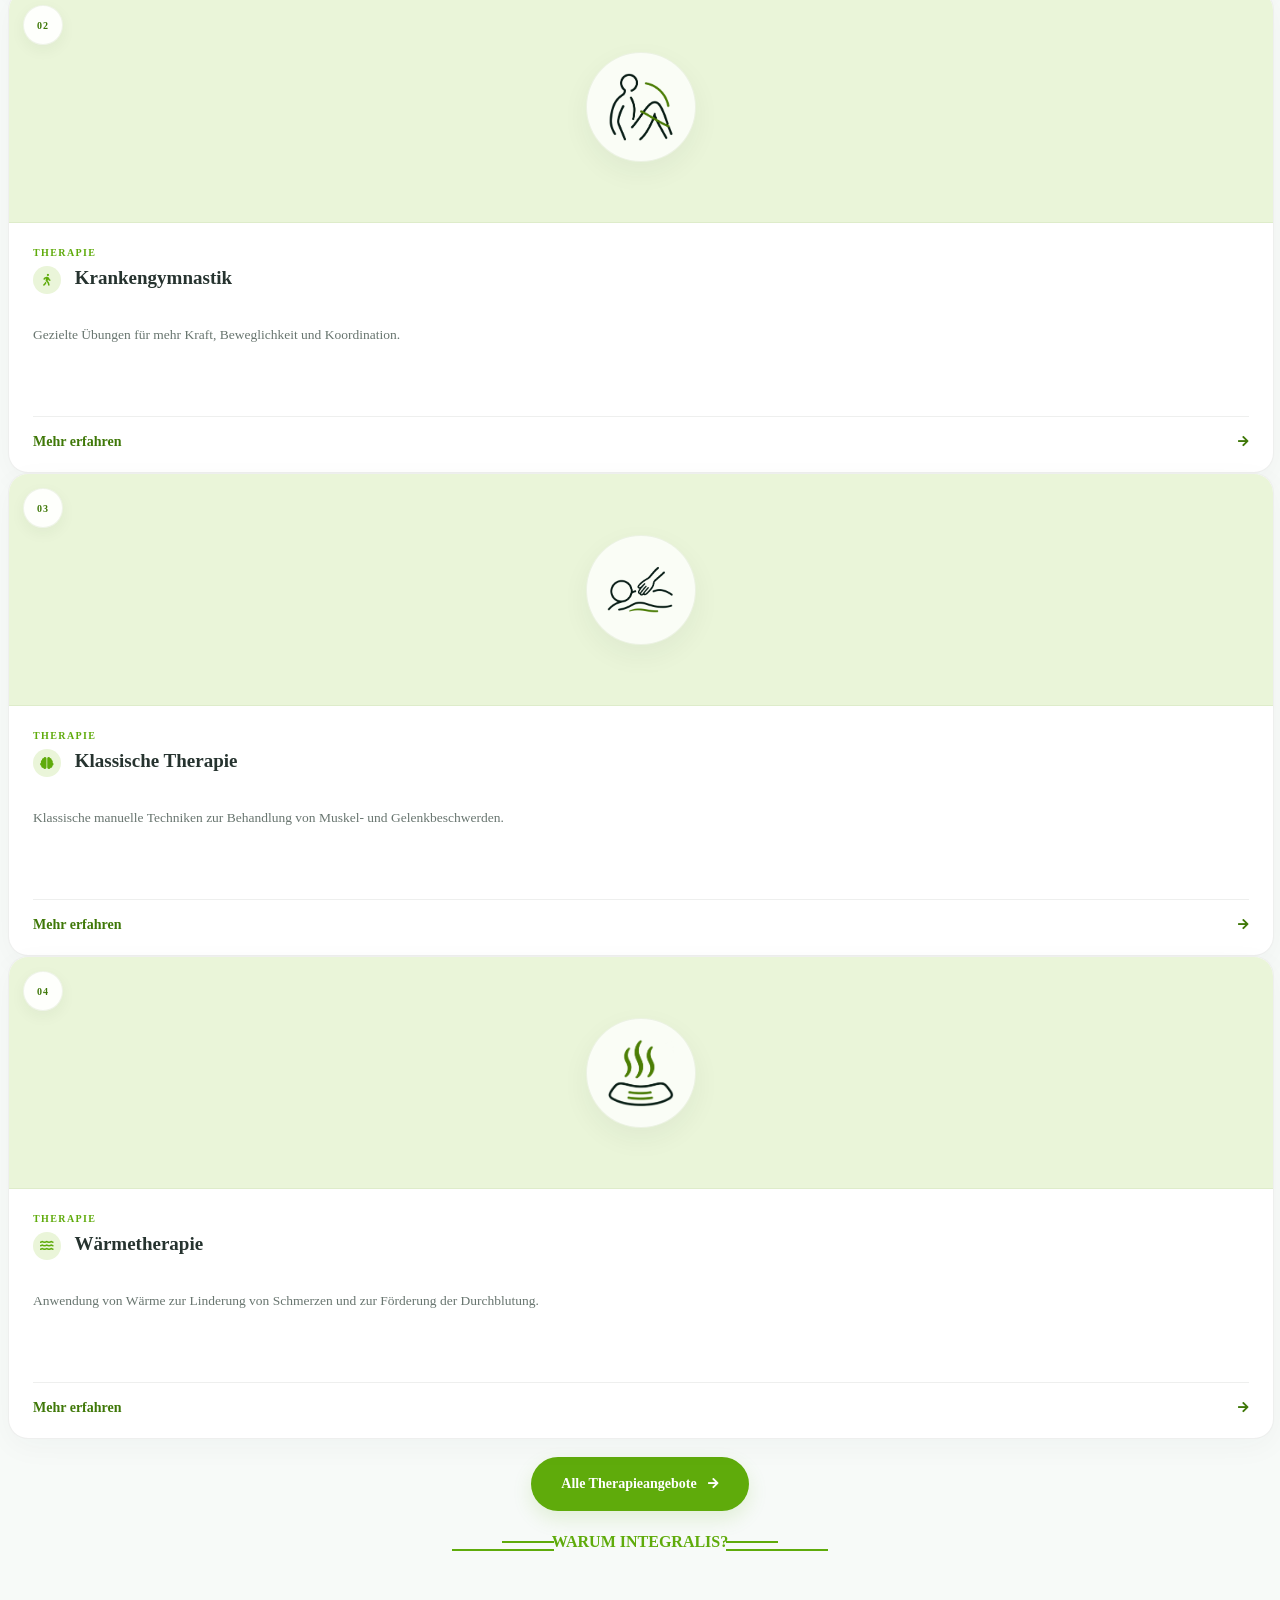
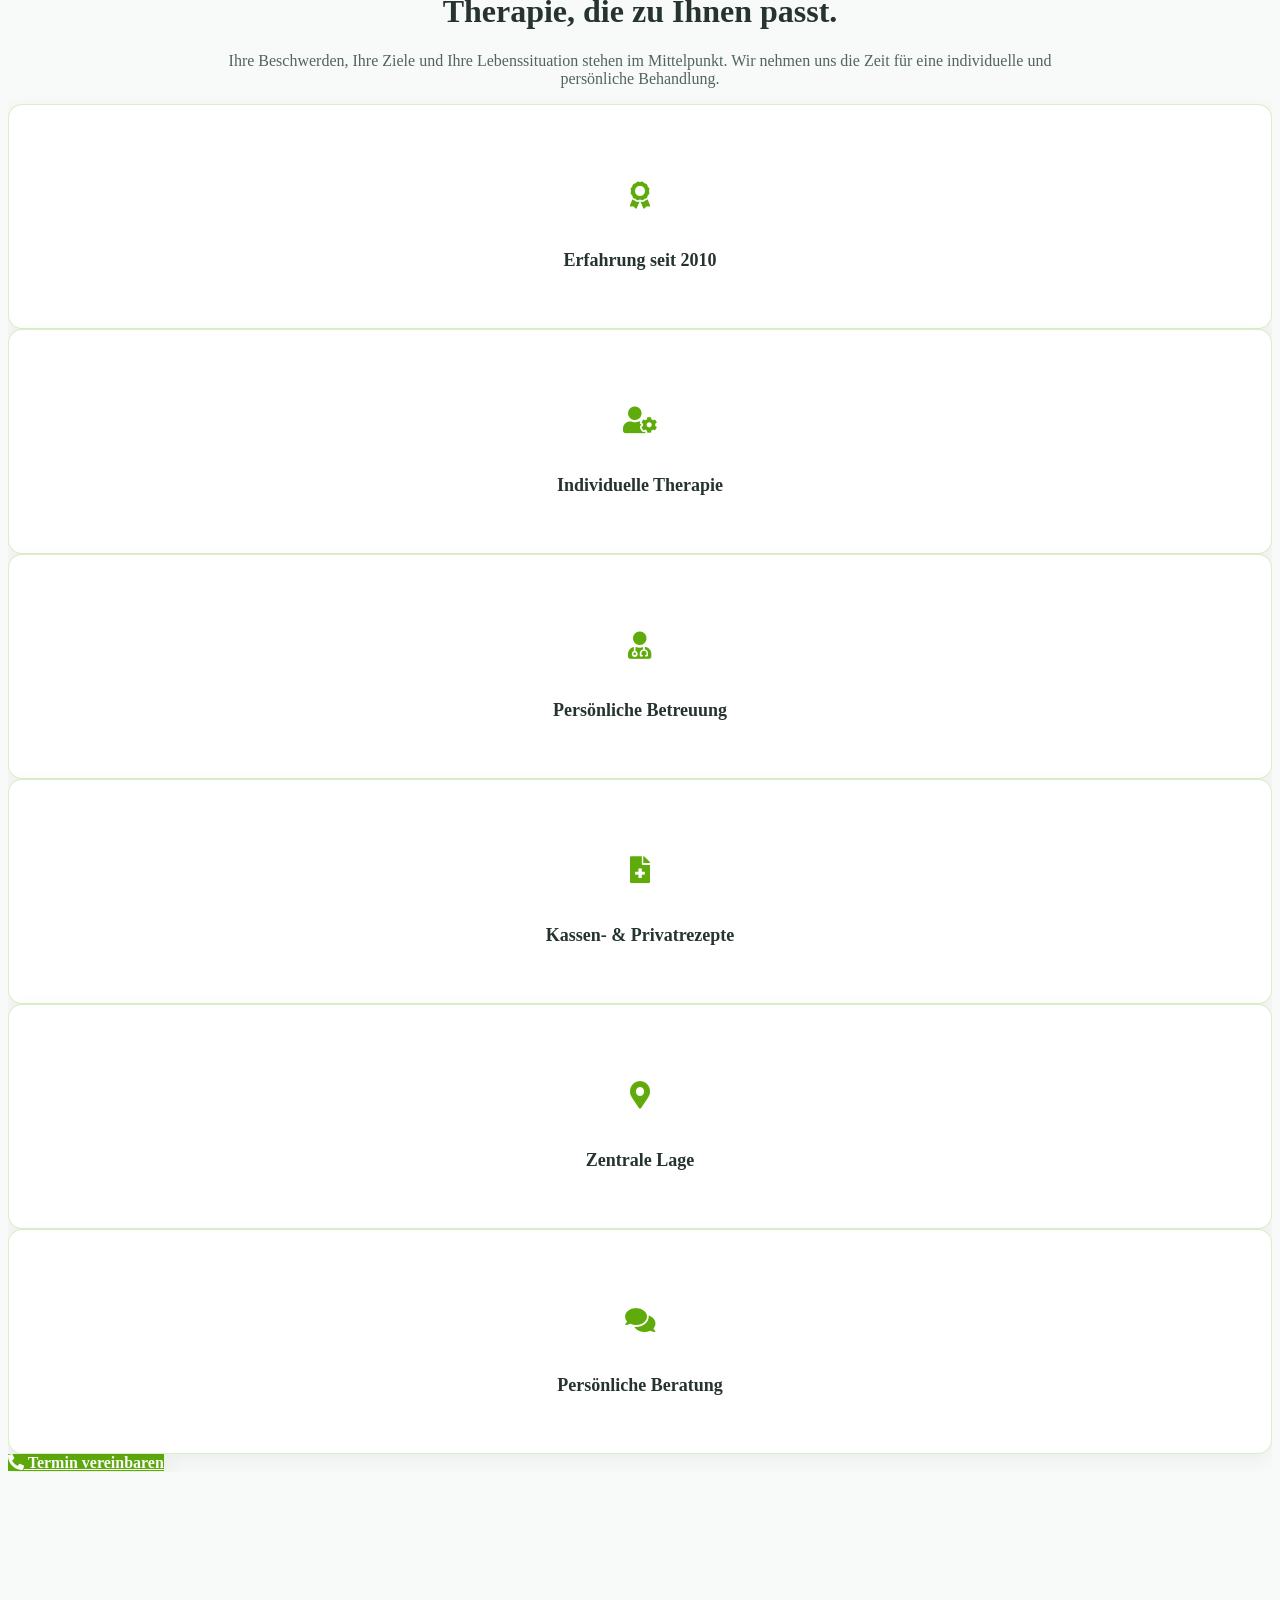
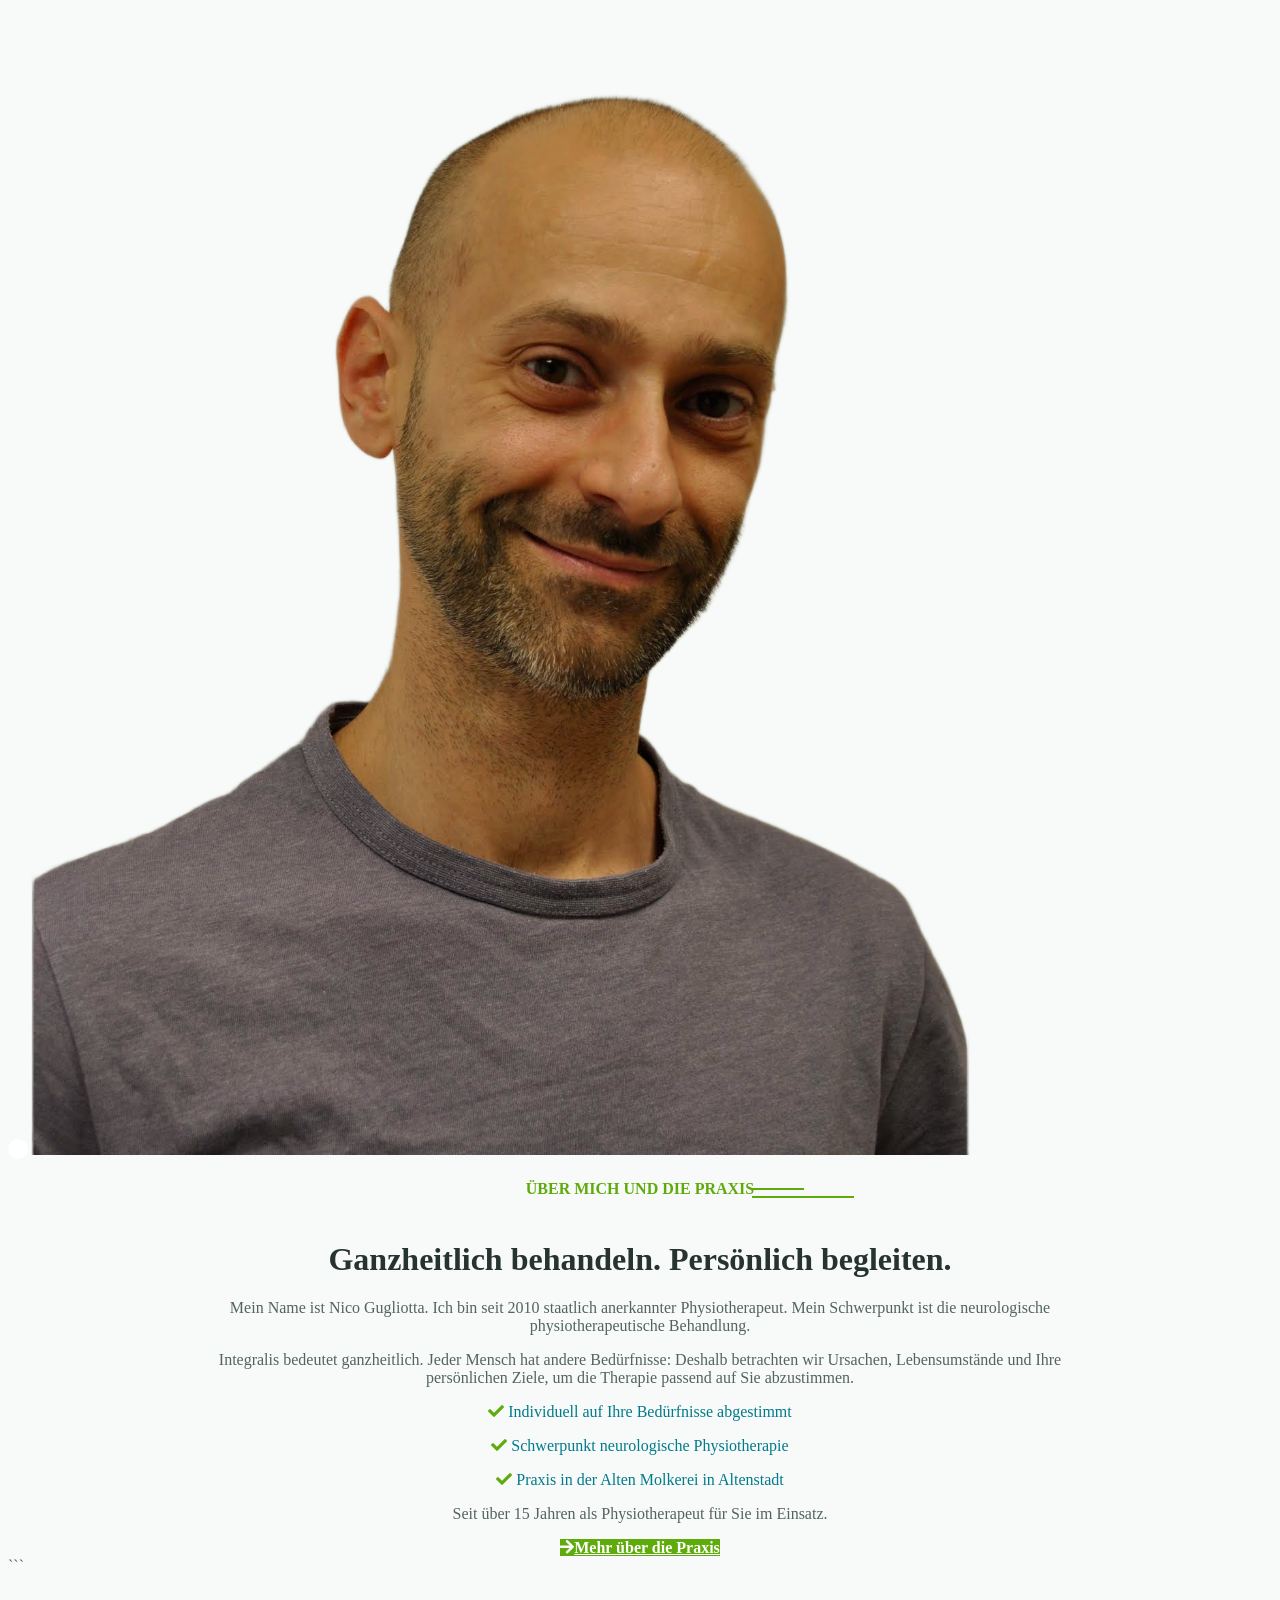
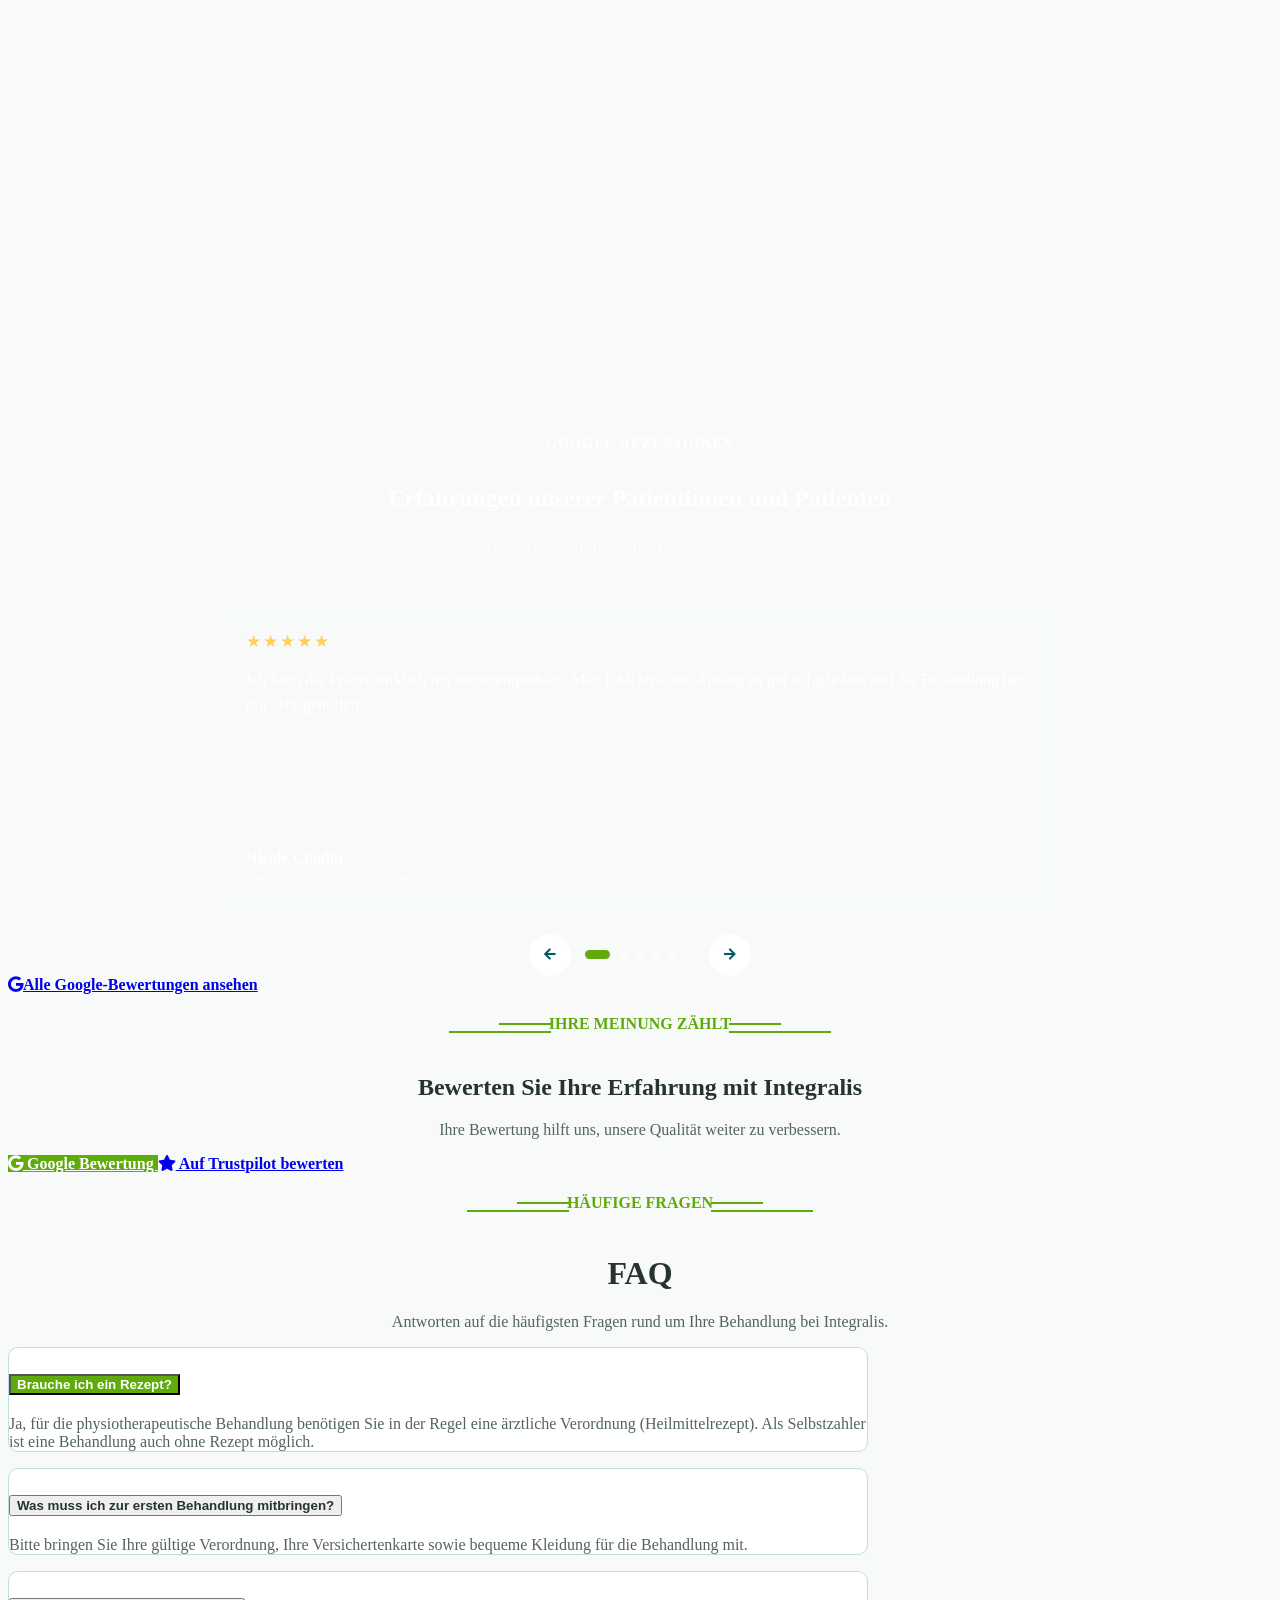
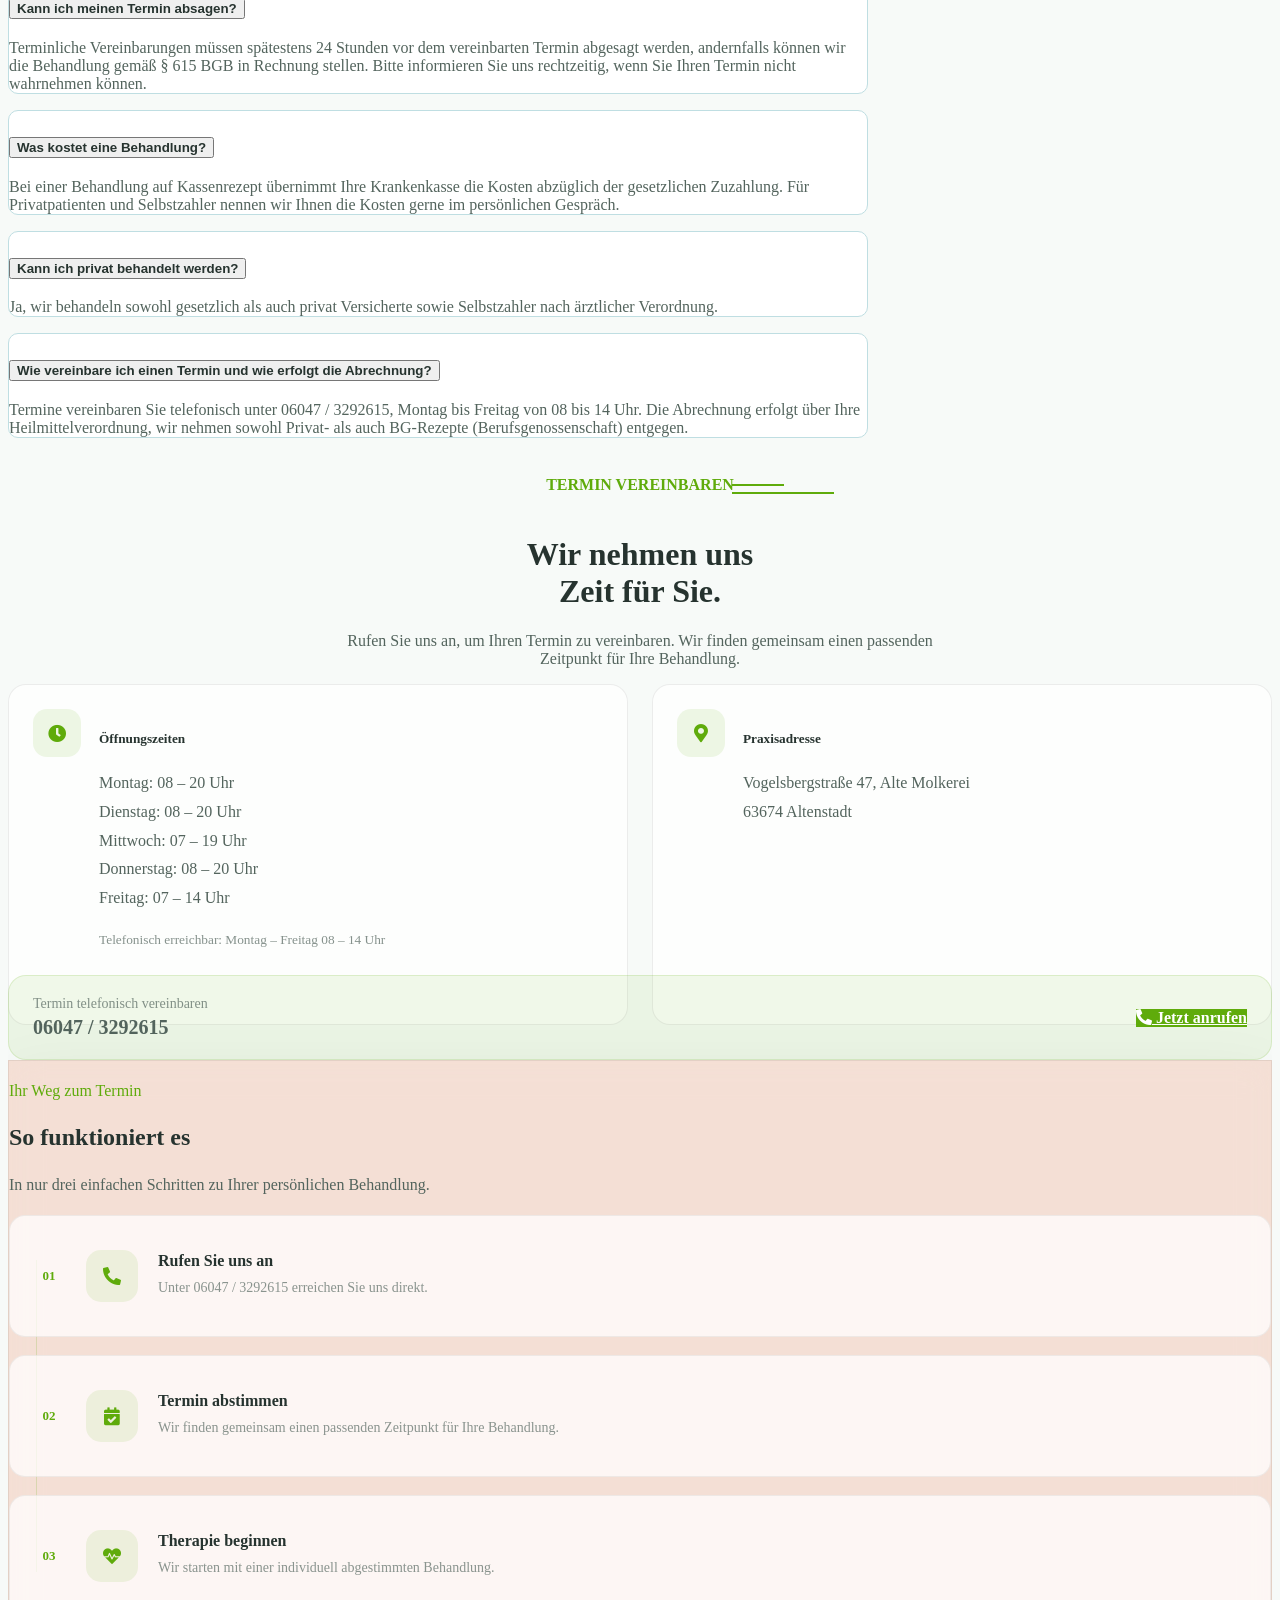
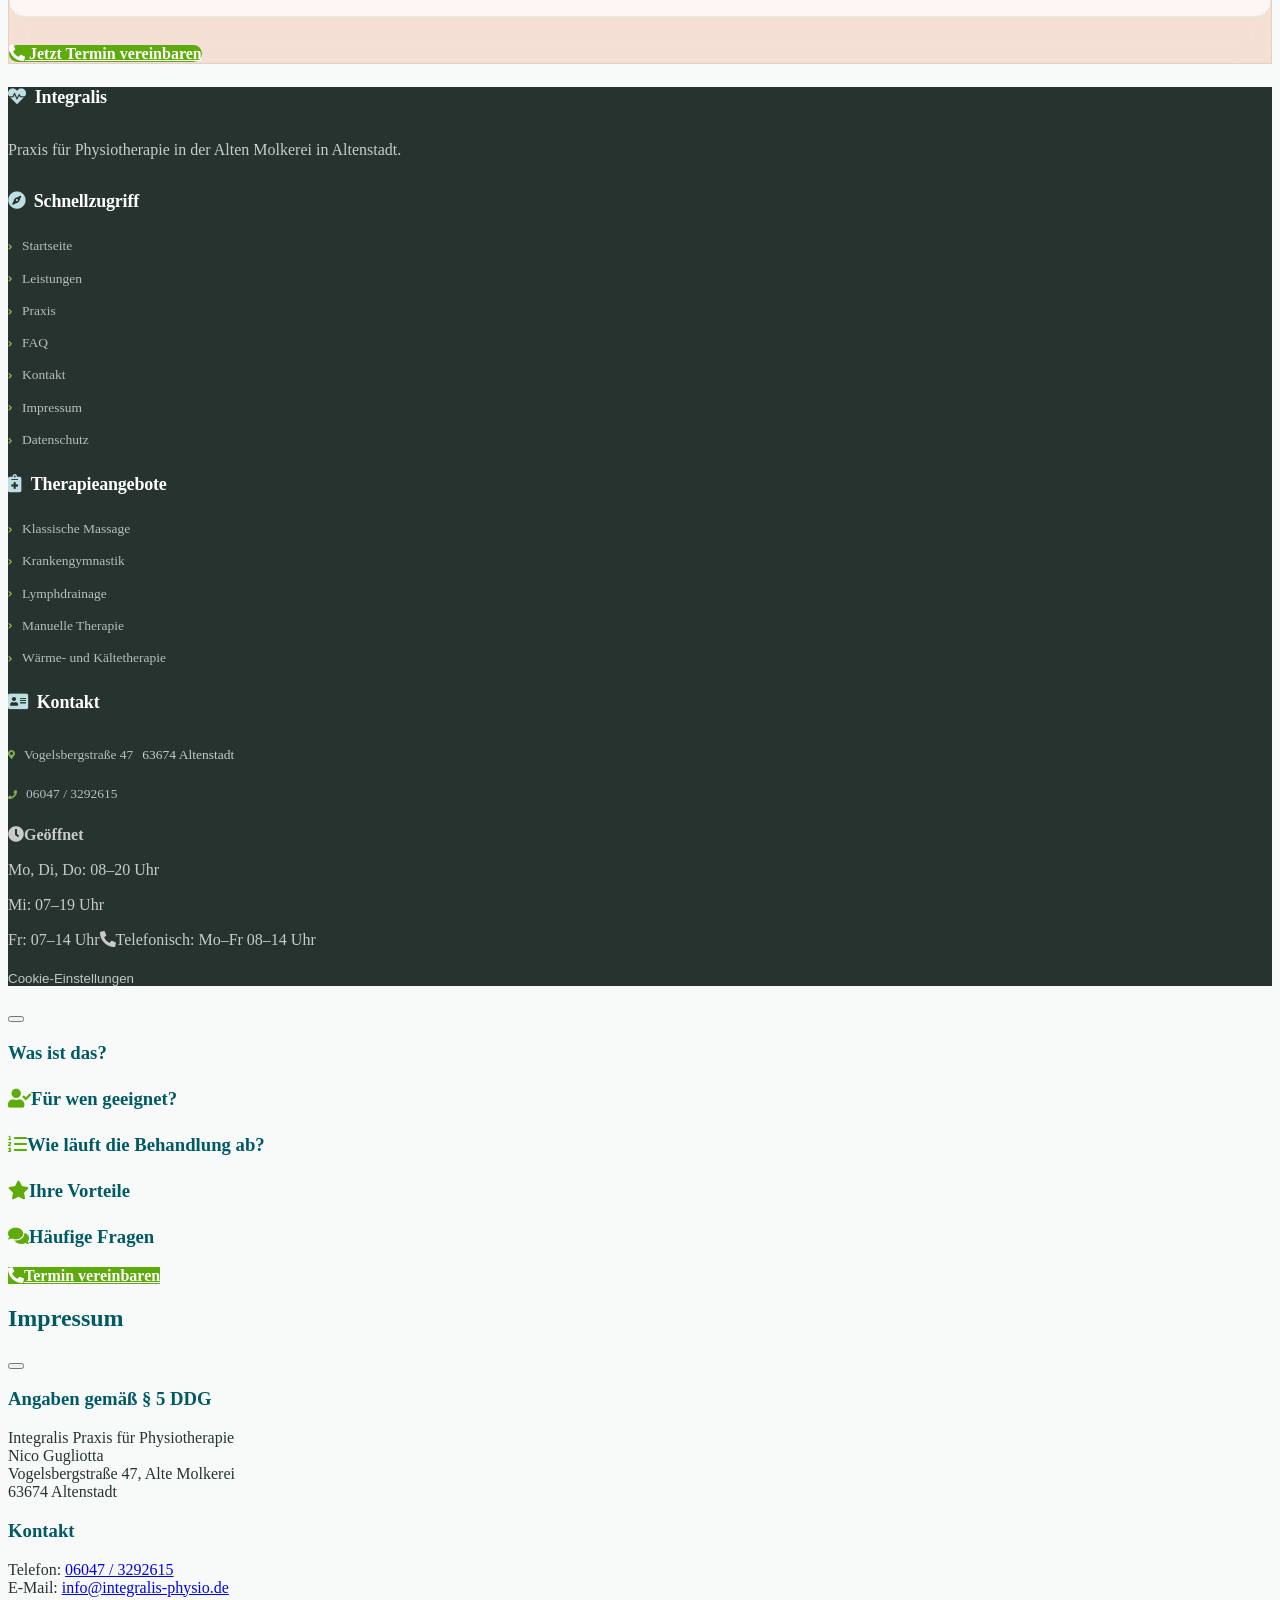
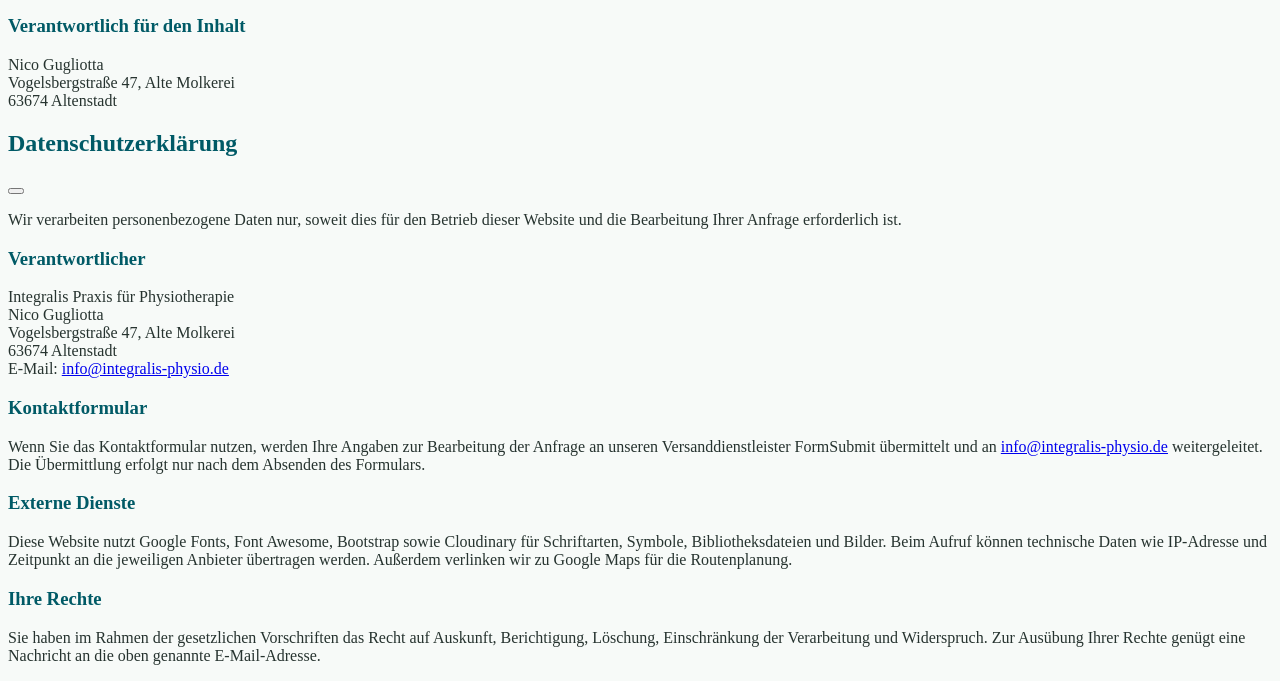
==== commit 7df00946: "Message Add browser CSP and correct the localized background asset path.  Co-authored-by: Copilot <2" ====
--- a/index.html
+++ b/index.html
@@ -4,6 +4,8 @@
     <meta charset="utf-8" />
     <title>Integralis - Praxis für Physiotherapie</title>
     <meta content="width=device-width, initial-scale=1.0" name="viewport" />
+    <meta http-equiv="Content-Security-Policy" content="default-src 'self'; base-uri 'self'; object-src 'none'; form-action 'self'; script-src 'self' 'unsafe-inline'; style-src 'self' 'unsafe-inline'; img-src 'self' data:; font-src 'self' data:; media-src 'self'; connect-src 'self'" />
+    <meta name="referrer" content="strict-origin-when-cross-origin" />
     <meta content="" name="keywords" />
     <meta
       content="Integralis Physiotherapie in Altenstadt: individuelle Behandlung, Krankengymnastik, Lymphdrainage und Massage."
--- a/css/style.css
+++ b/css/style.css
@@ -2829,7 +2829,7 @@
 
   background:
     linear-gradient(rgba(0, 40, 46, 0.88), rgba(0, 40, 46, 0.88)),
-    url("img/external/a1d7e0ffa99d0711.jpg");
+    url("../img/external/a1d7e0ffa99d0711.jpg");
 
   background-position: center center;
   background-repeat: no-repeat;
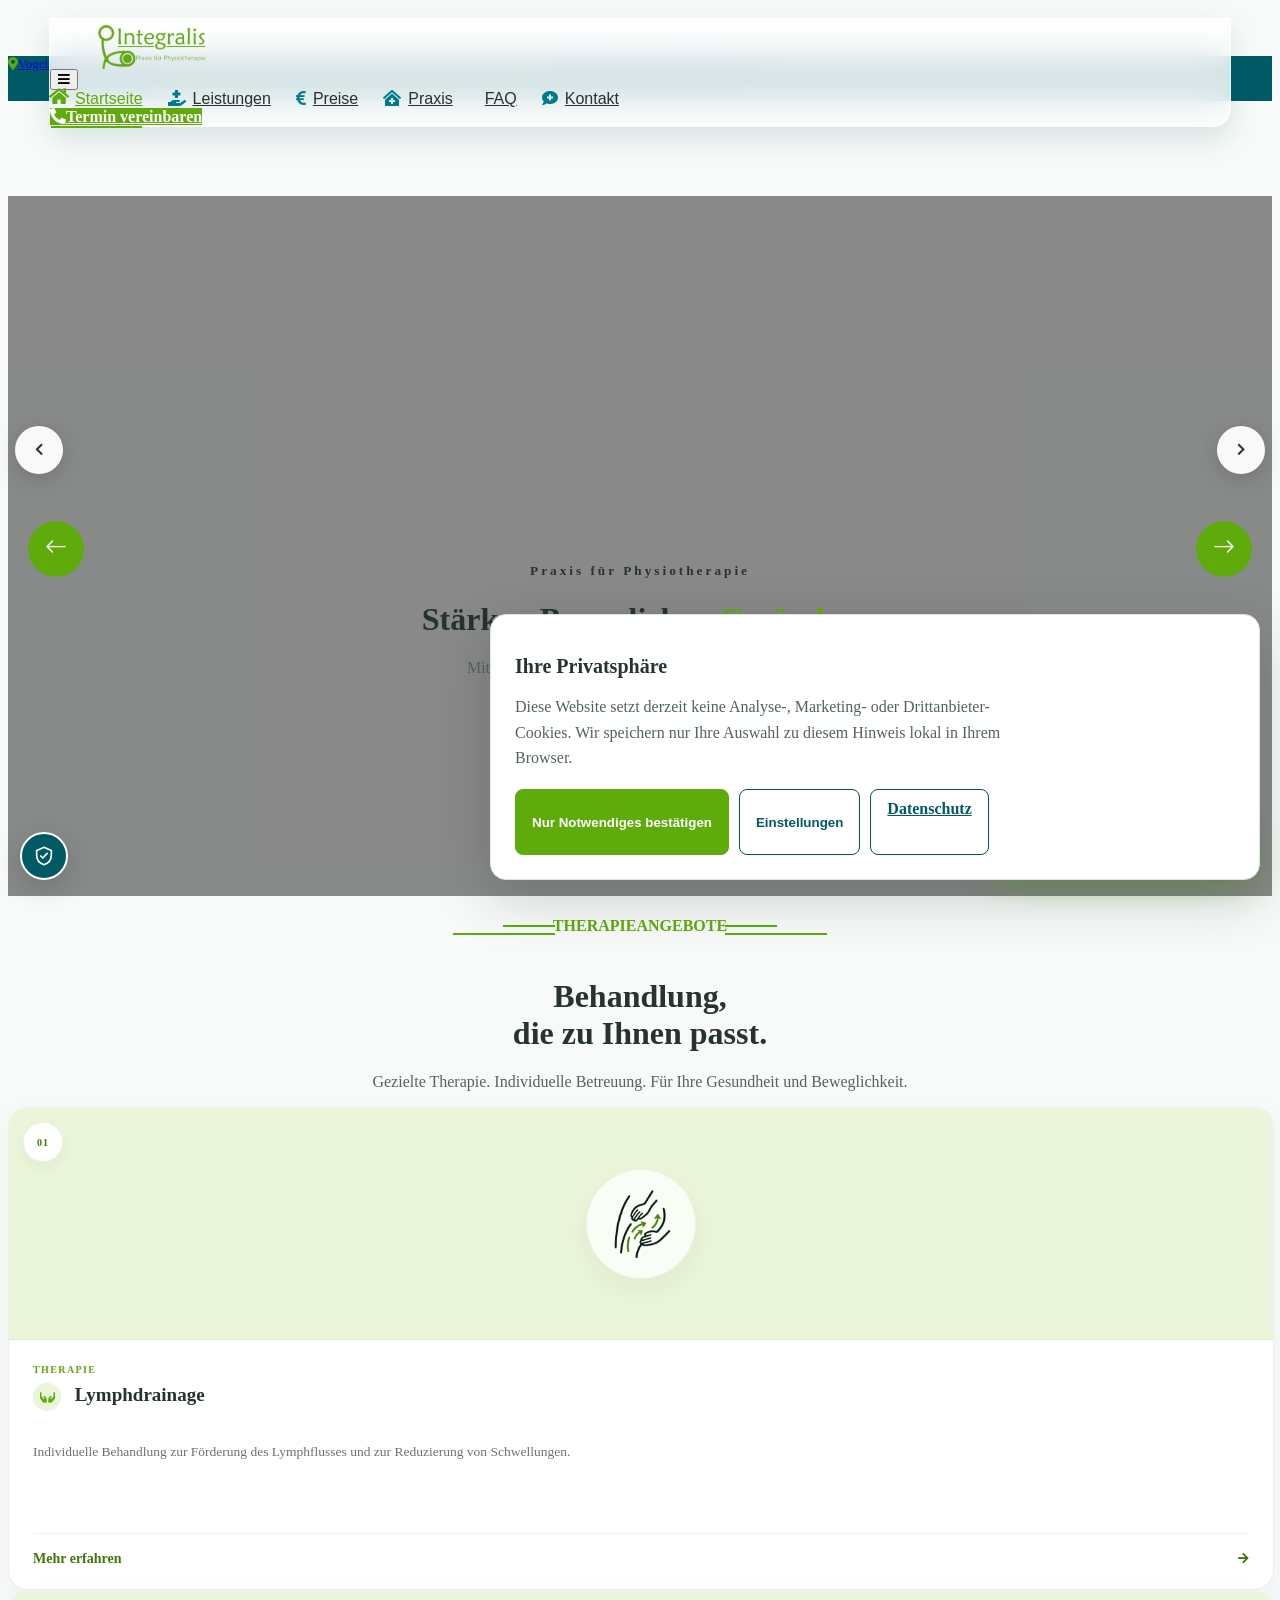
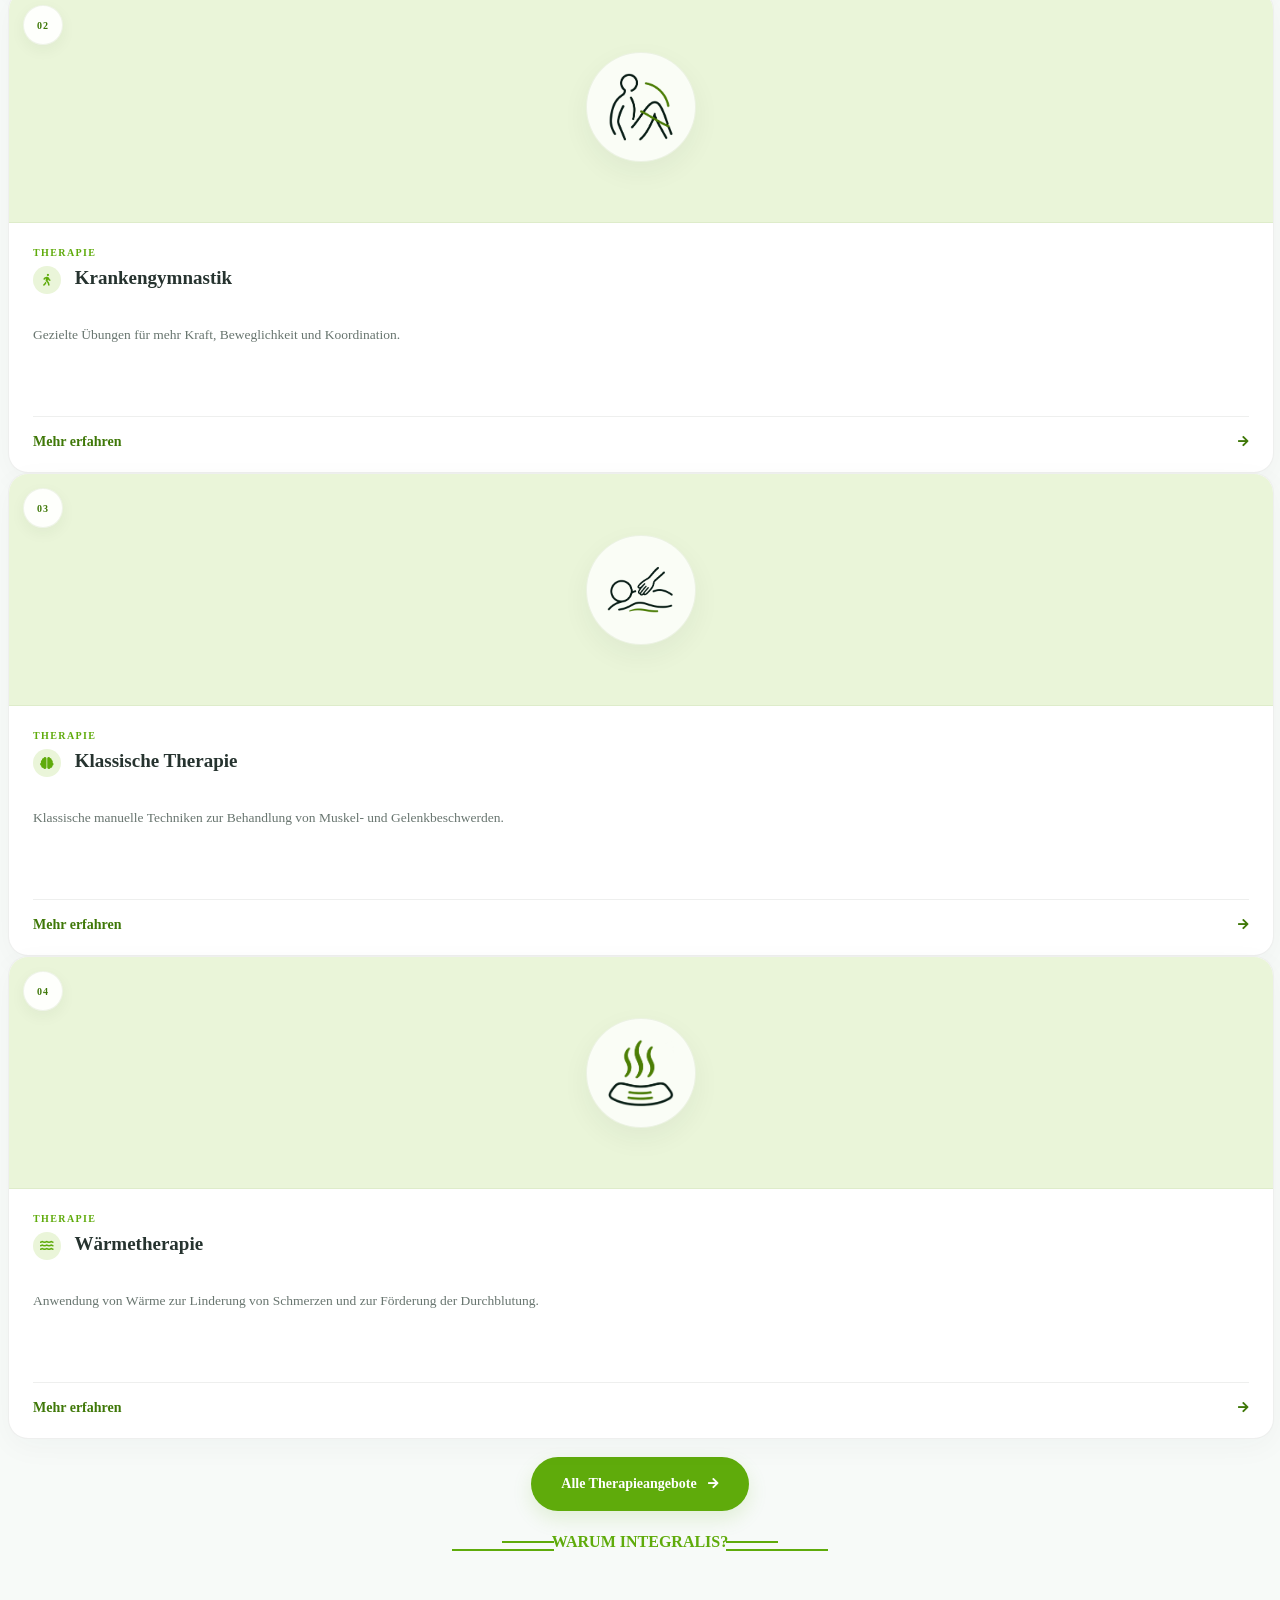
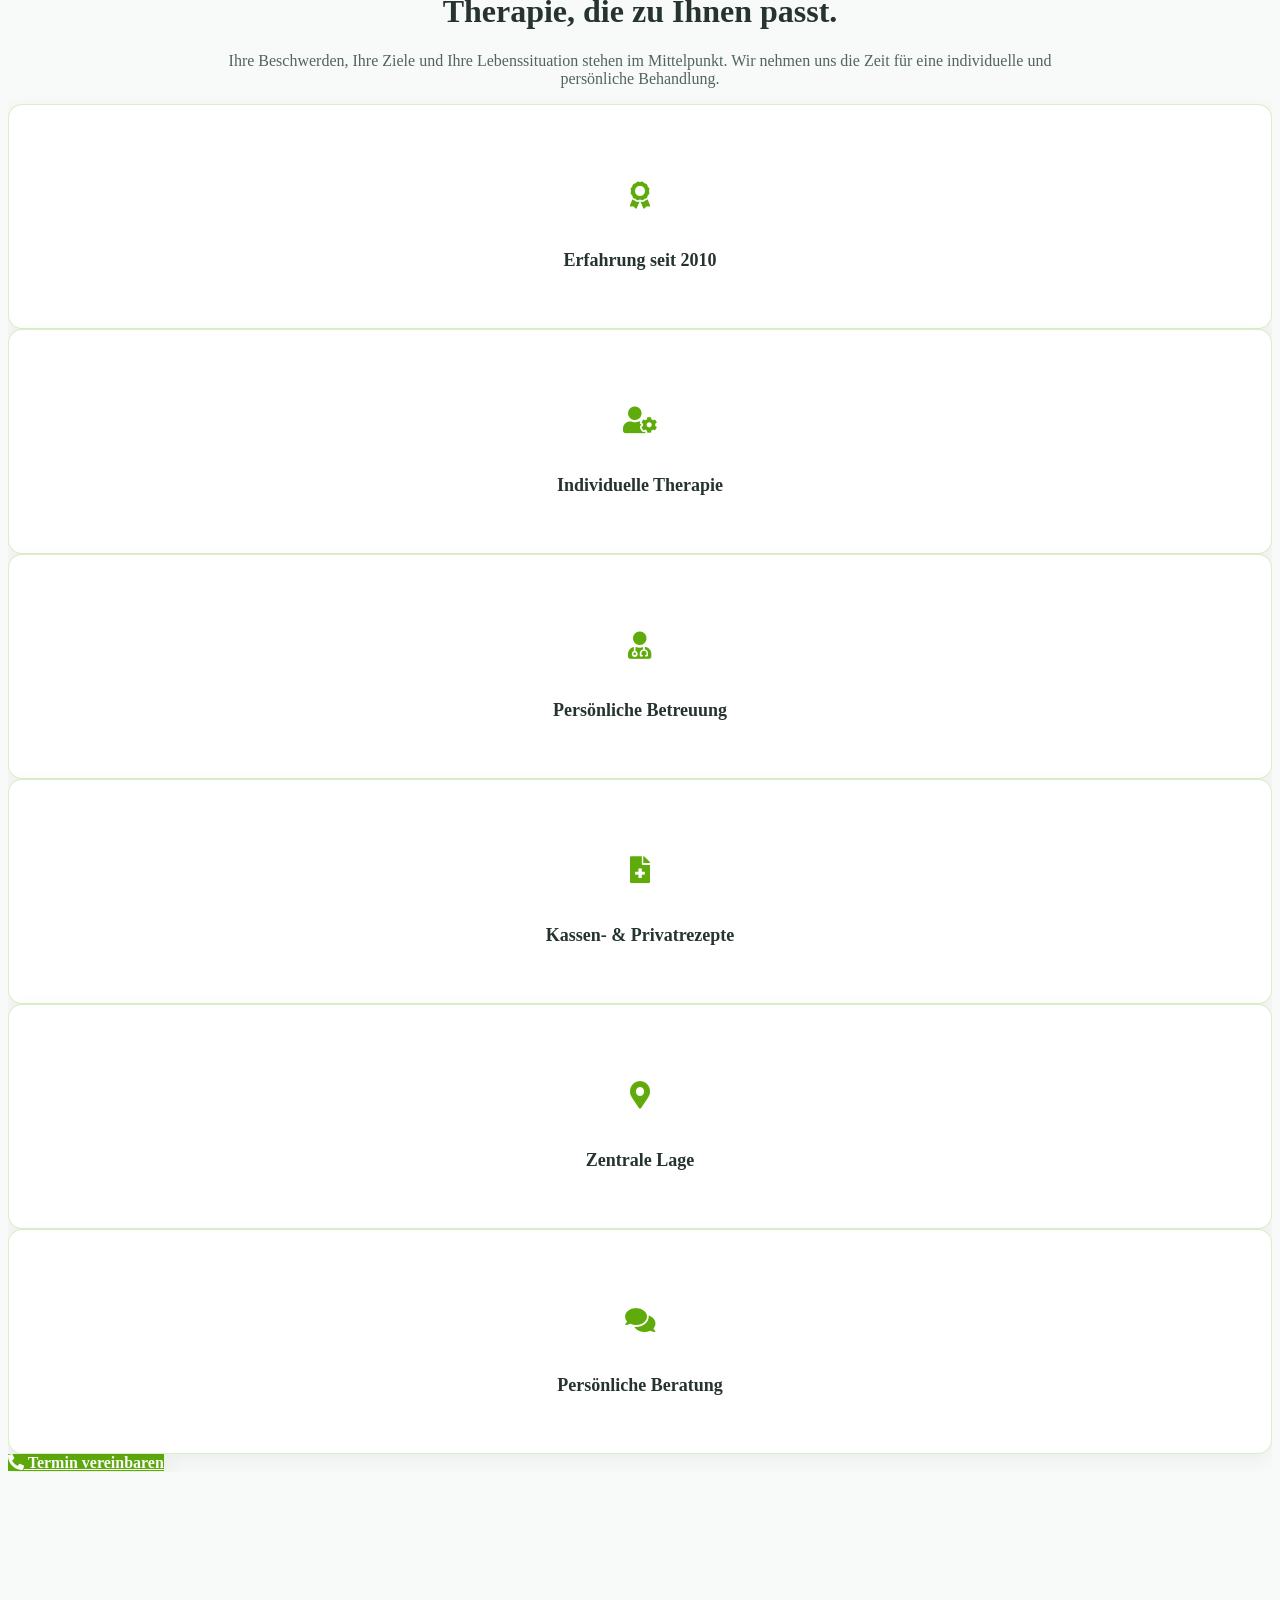
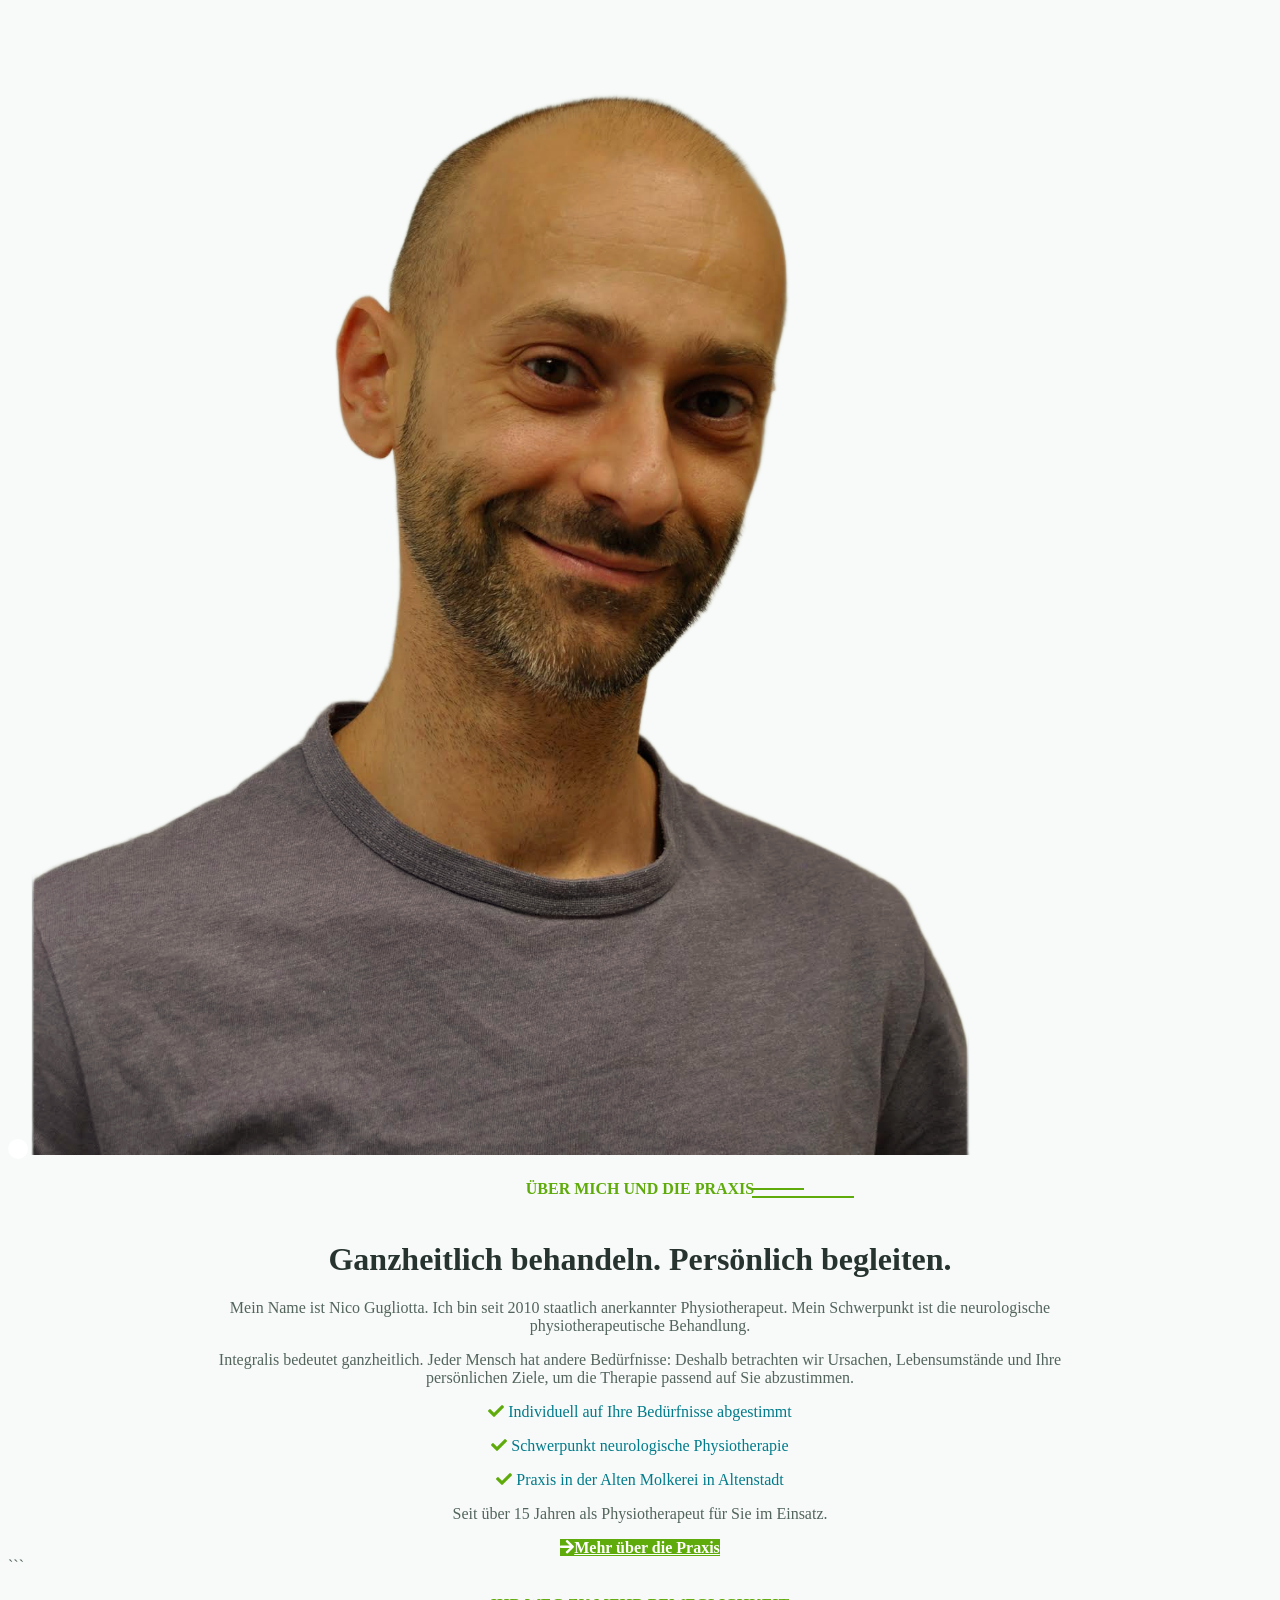
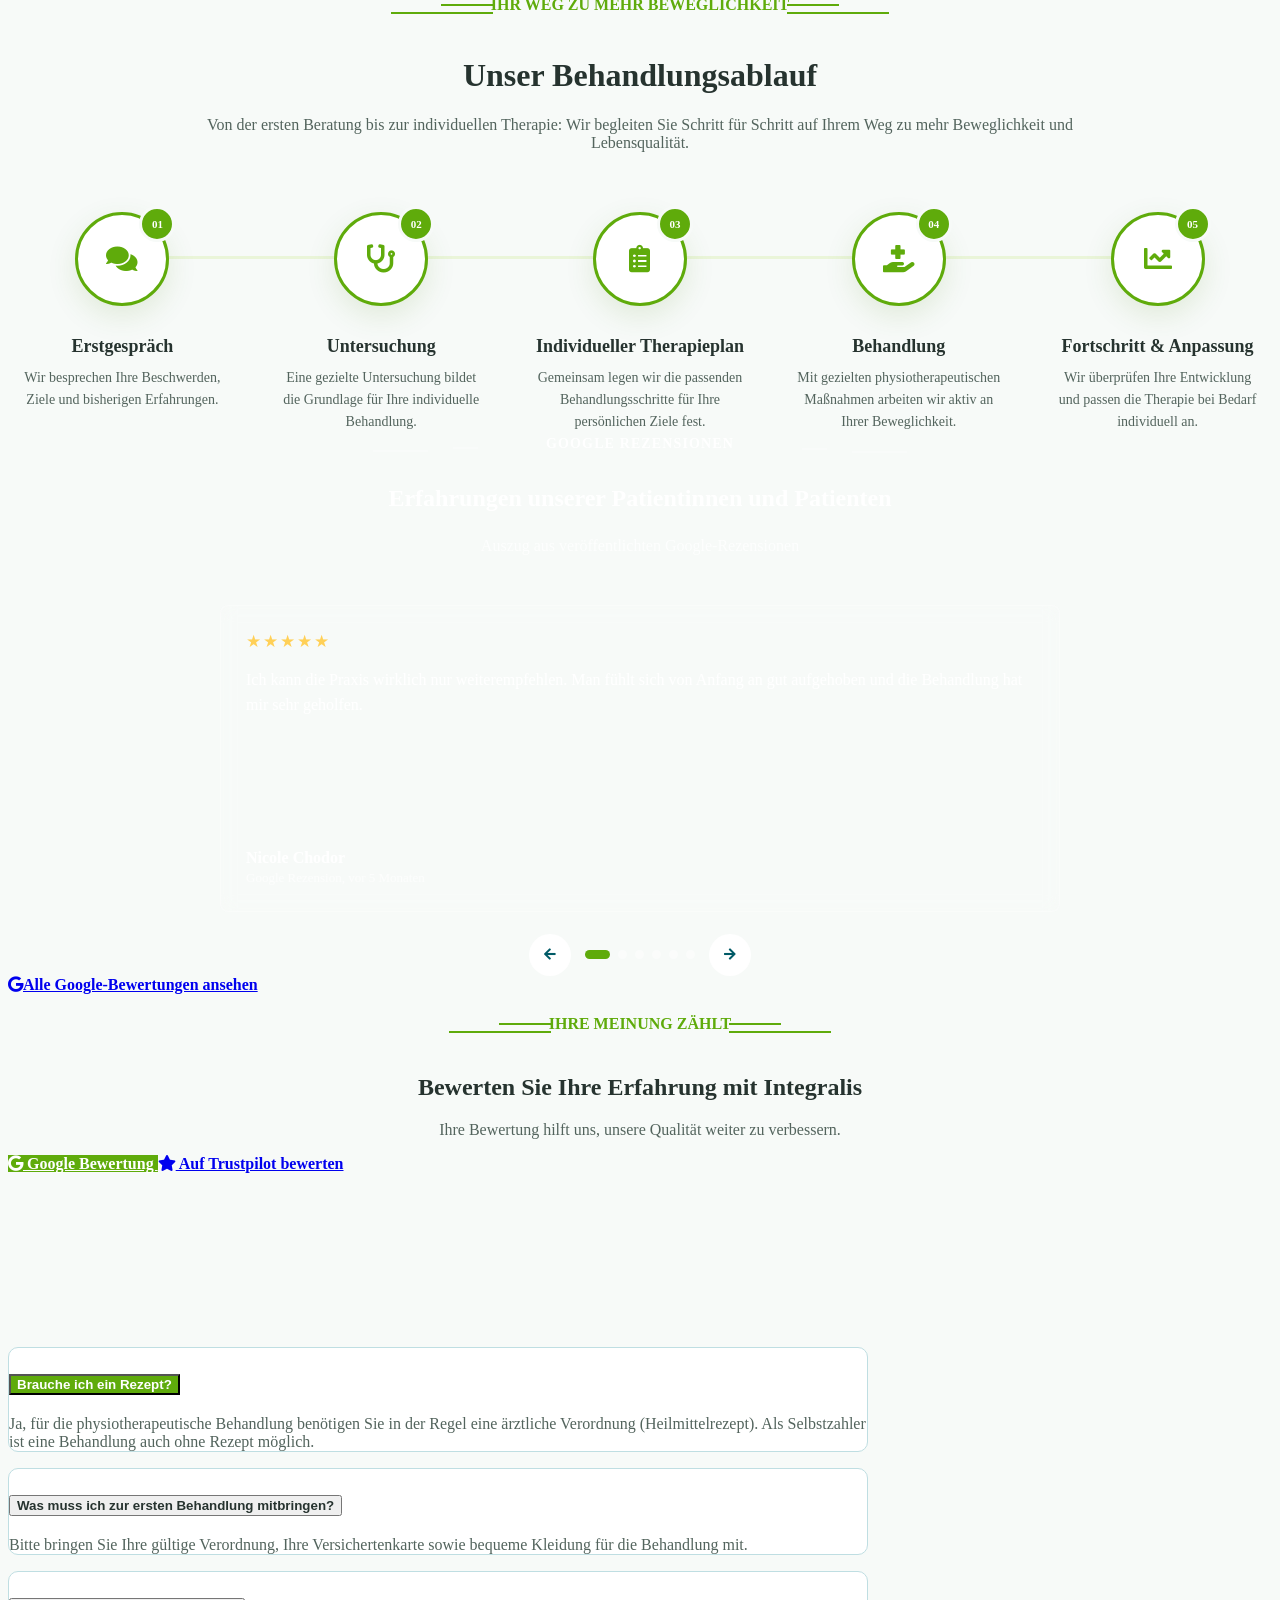
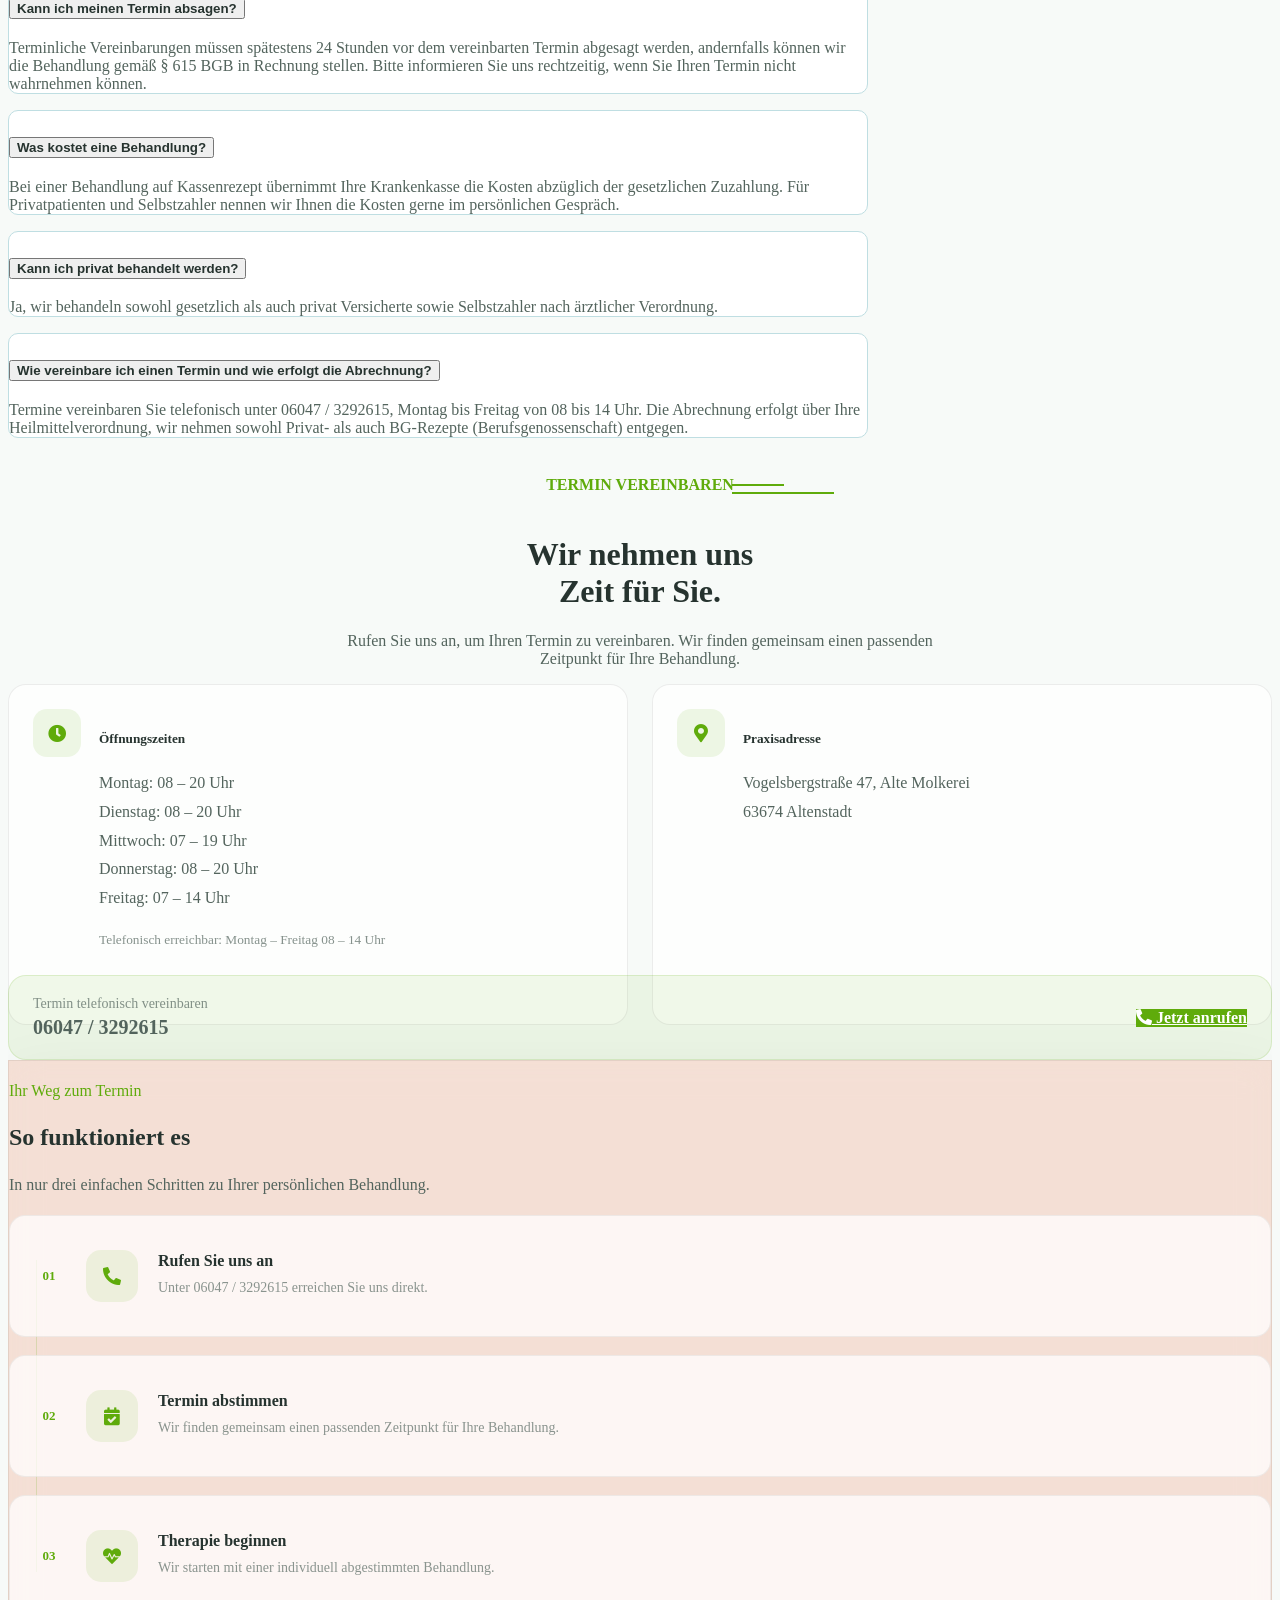
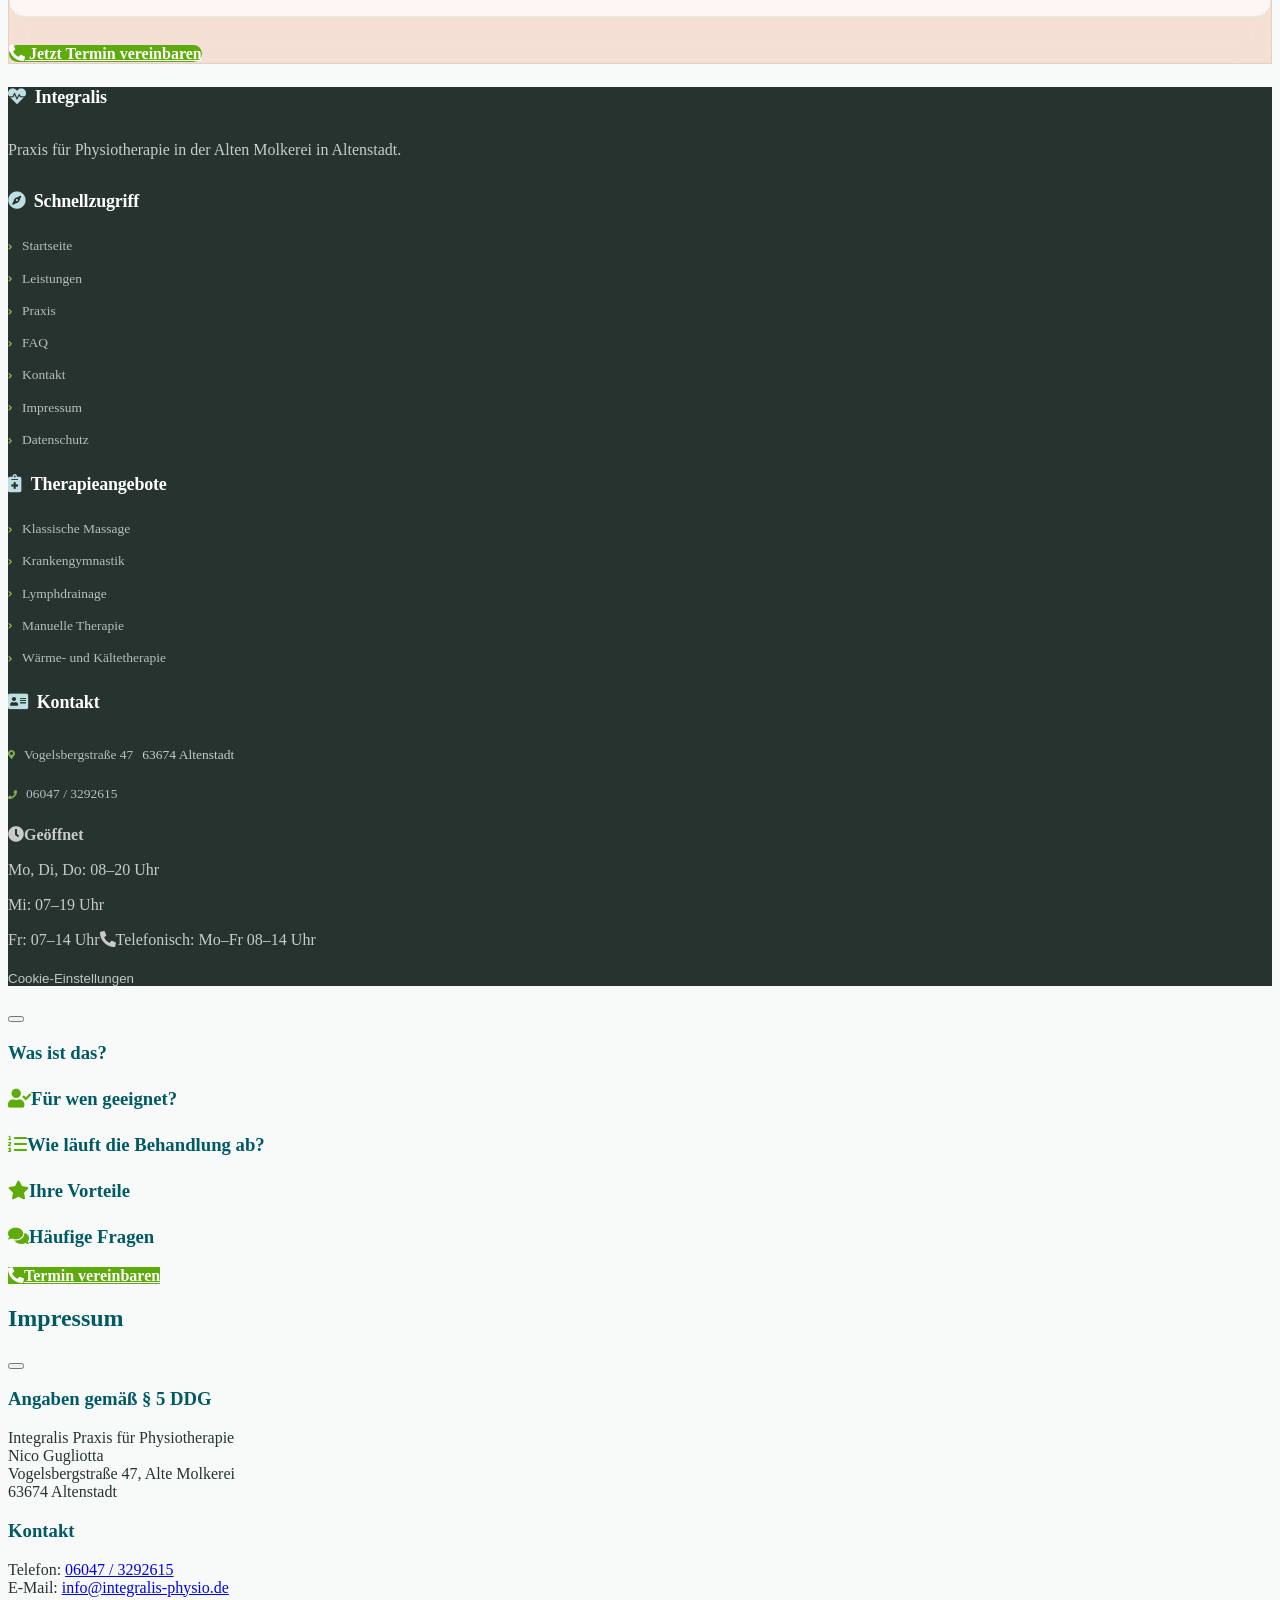
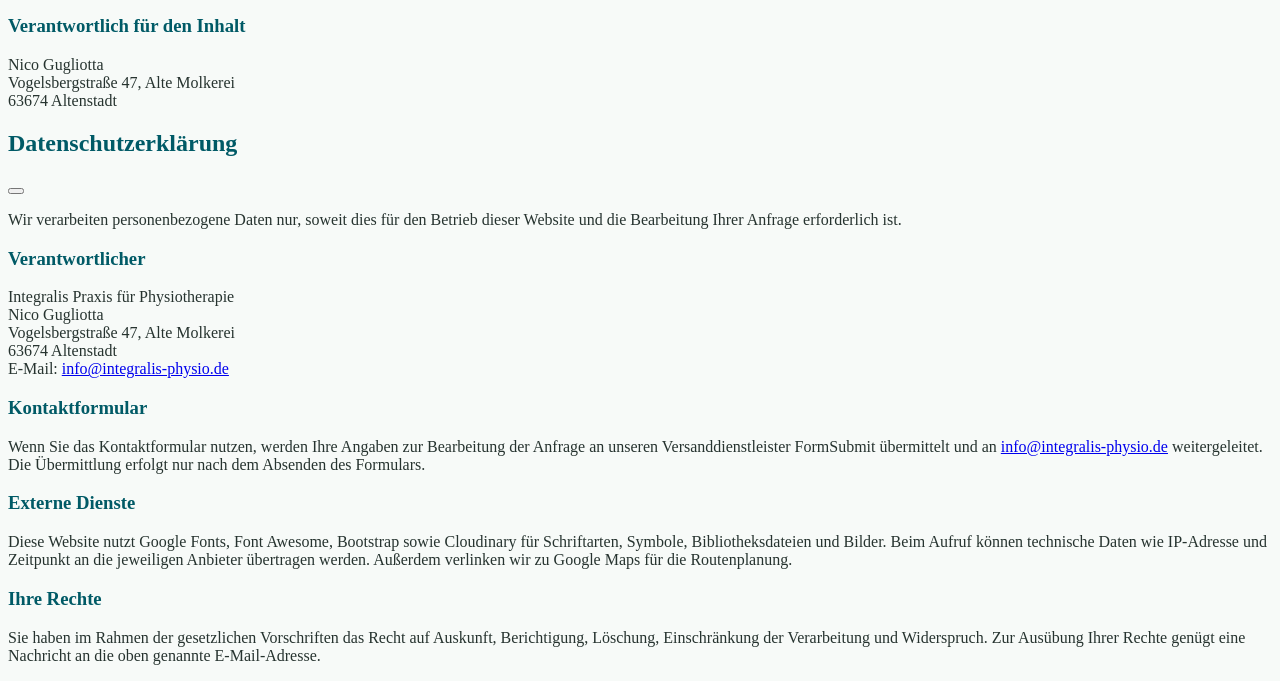
==== commit a3e53f9c: "Message Stop auto-opening the recruiting popup.  Co-authored-by: Copilot <223556219+Copilot@users.no" ====
--- a/index.html
+++ b/index.html
@@ -1951,11 +1951,6 @@
           }
         });
 
-        /*
-       3 Sekunden Verzögerung
-    */
-
-        setTimeout(openJobPopup, 3000);
       })();
     </script>
 
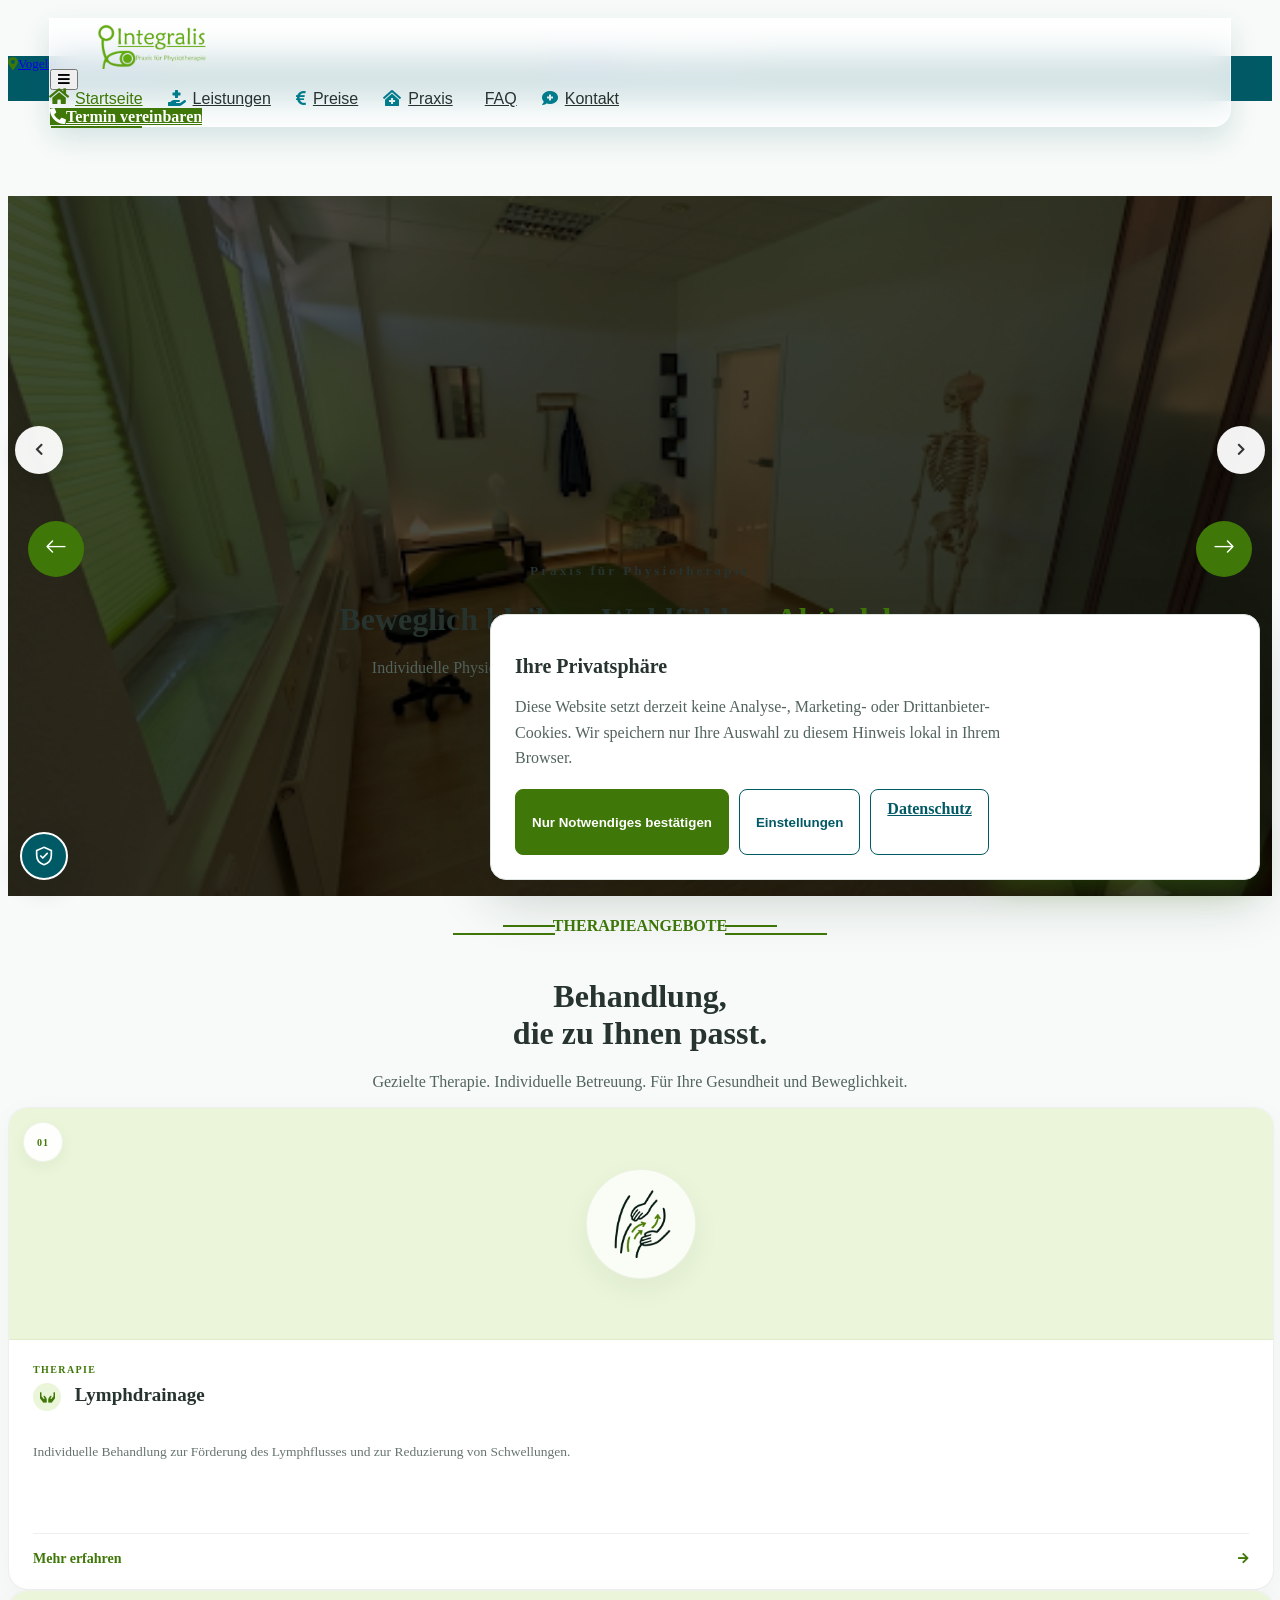
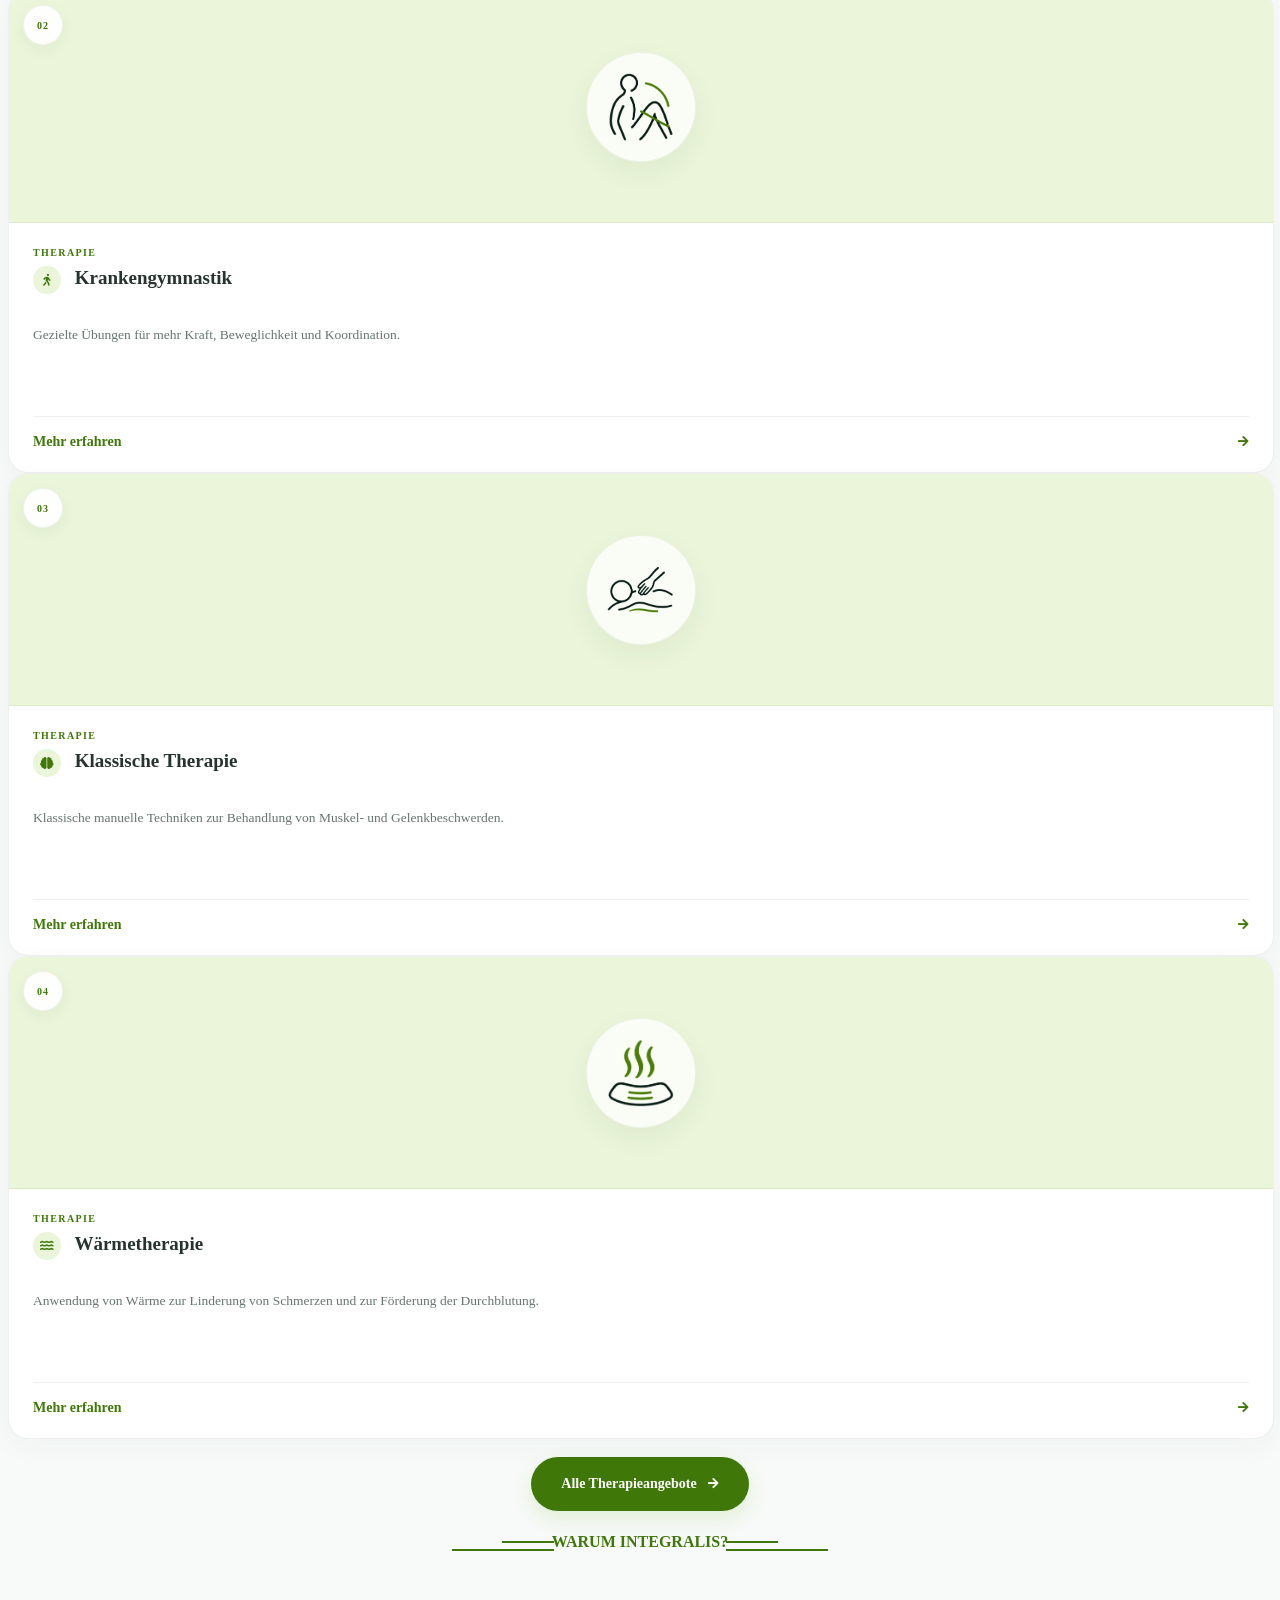
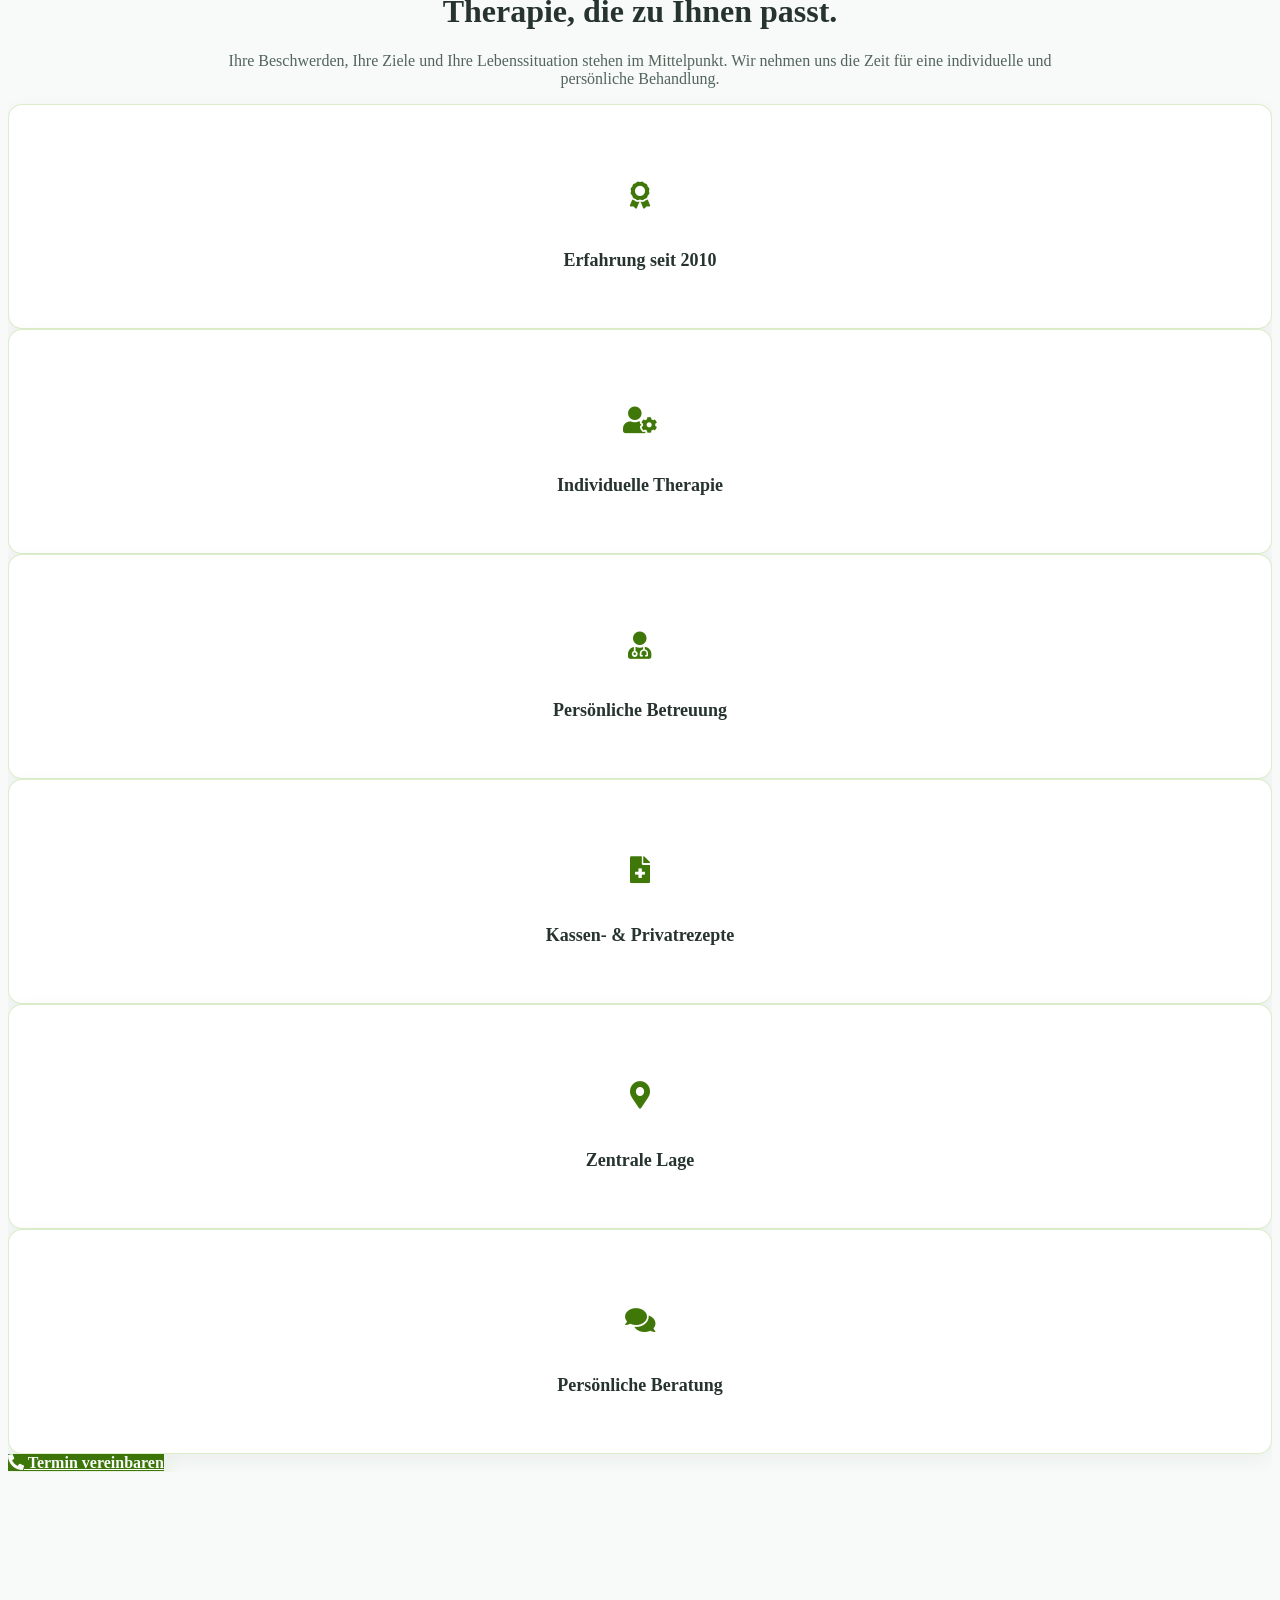
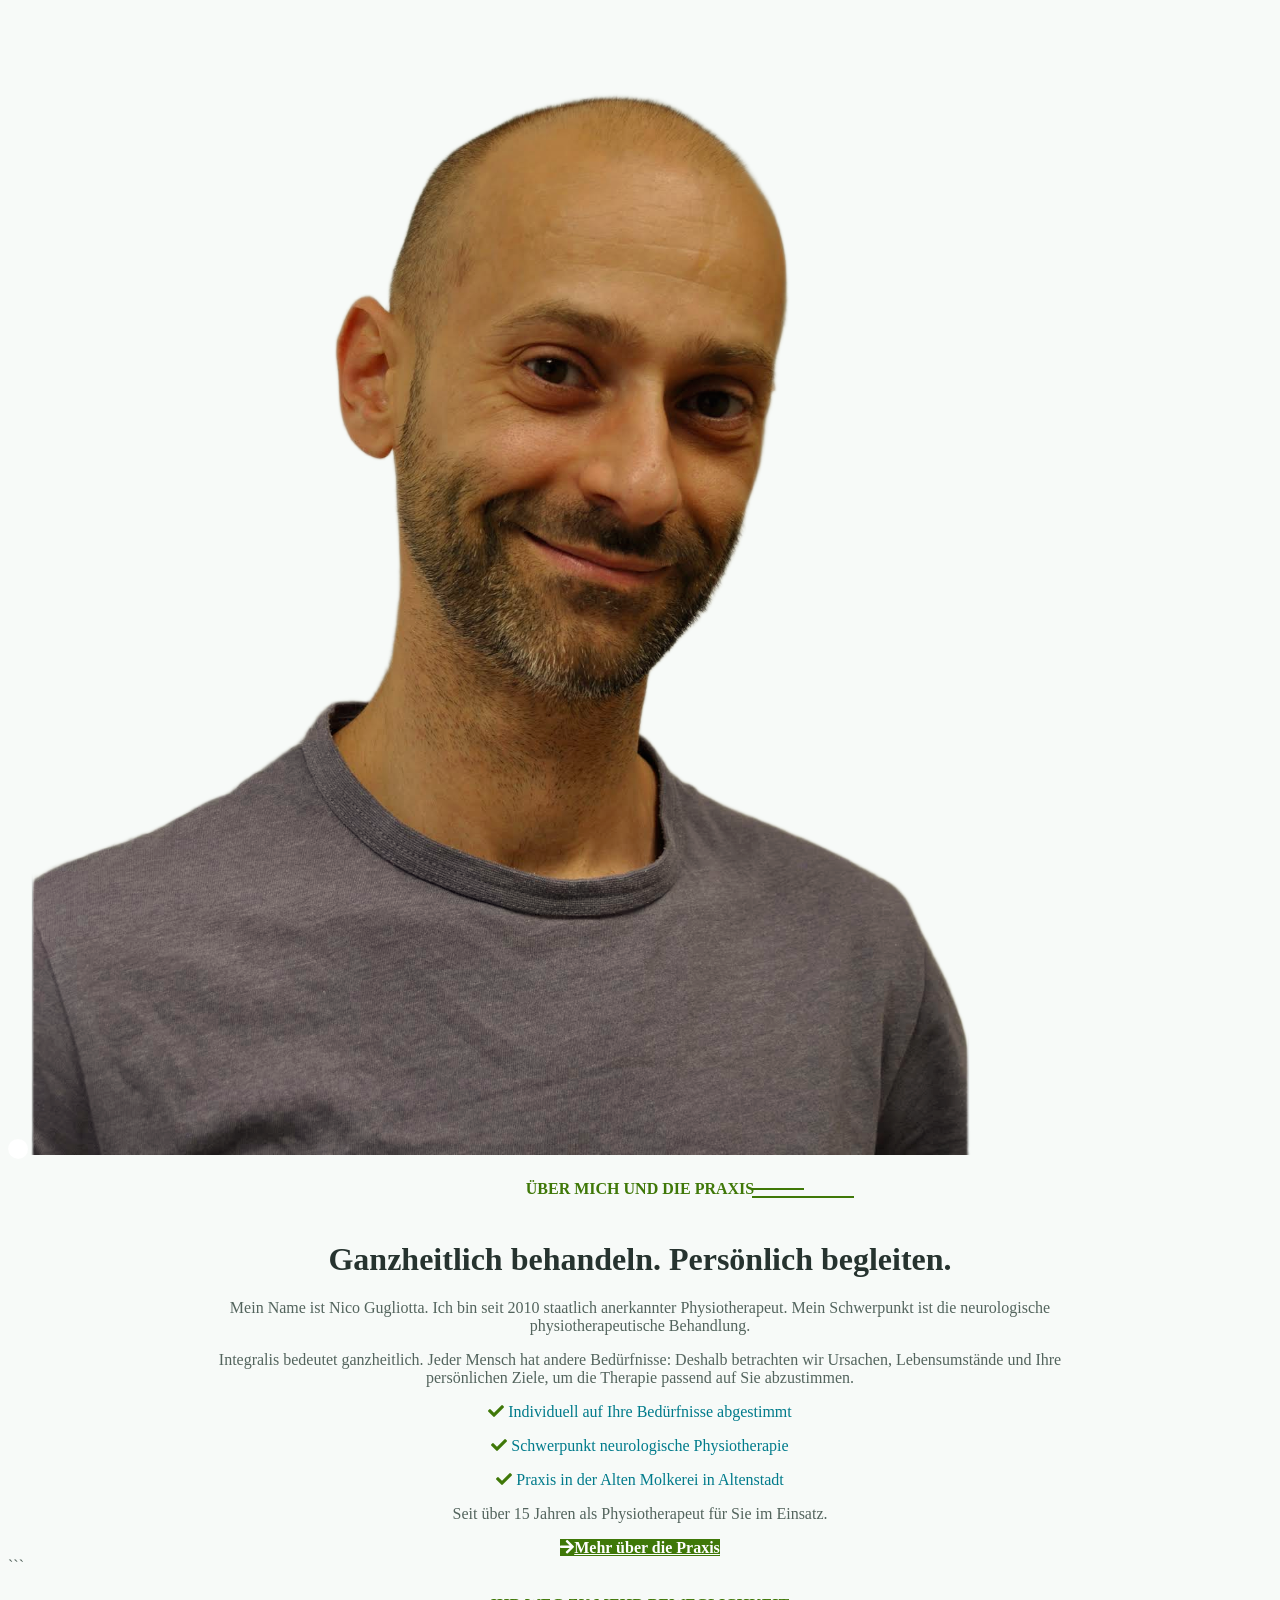
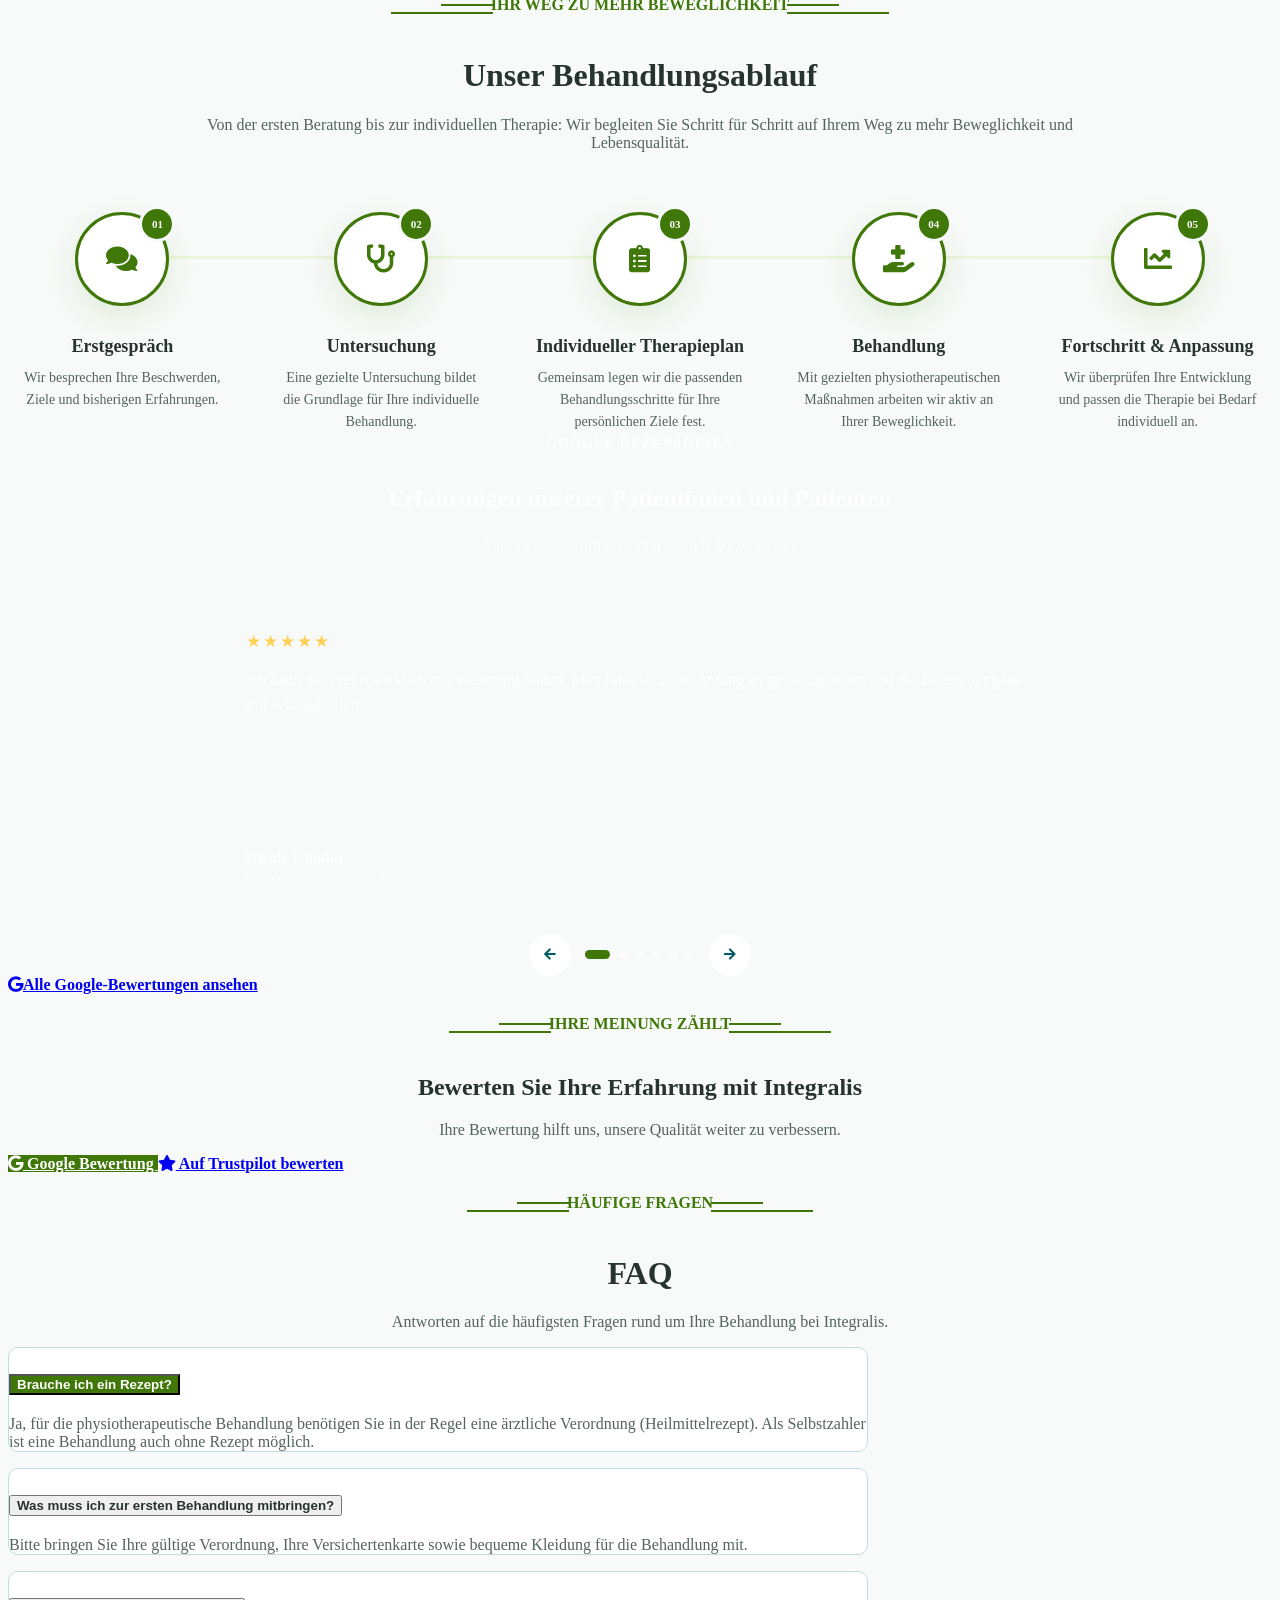
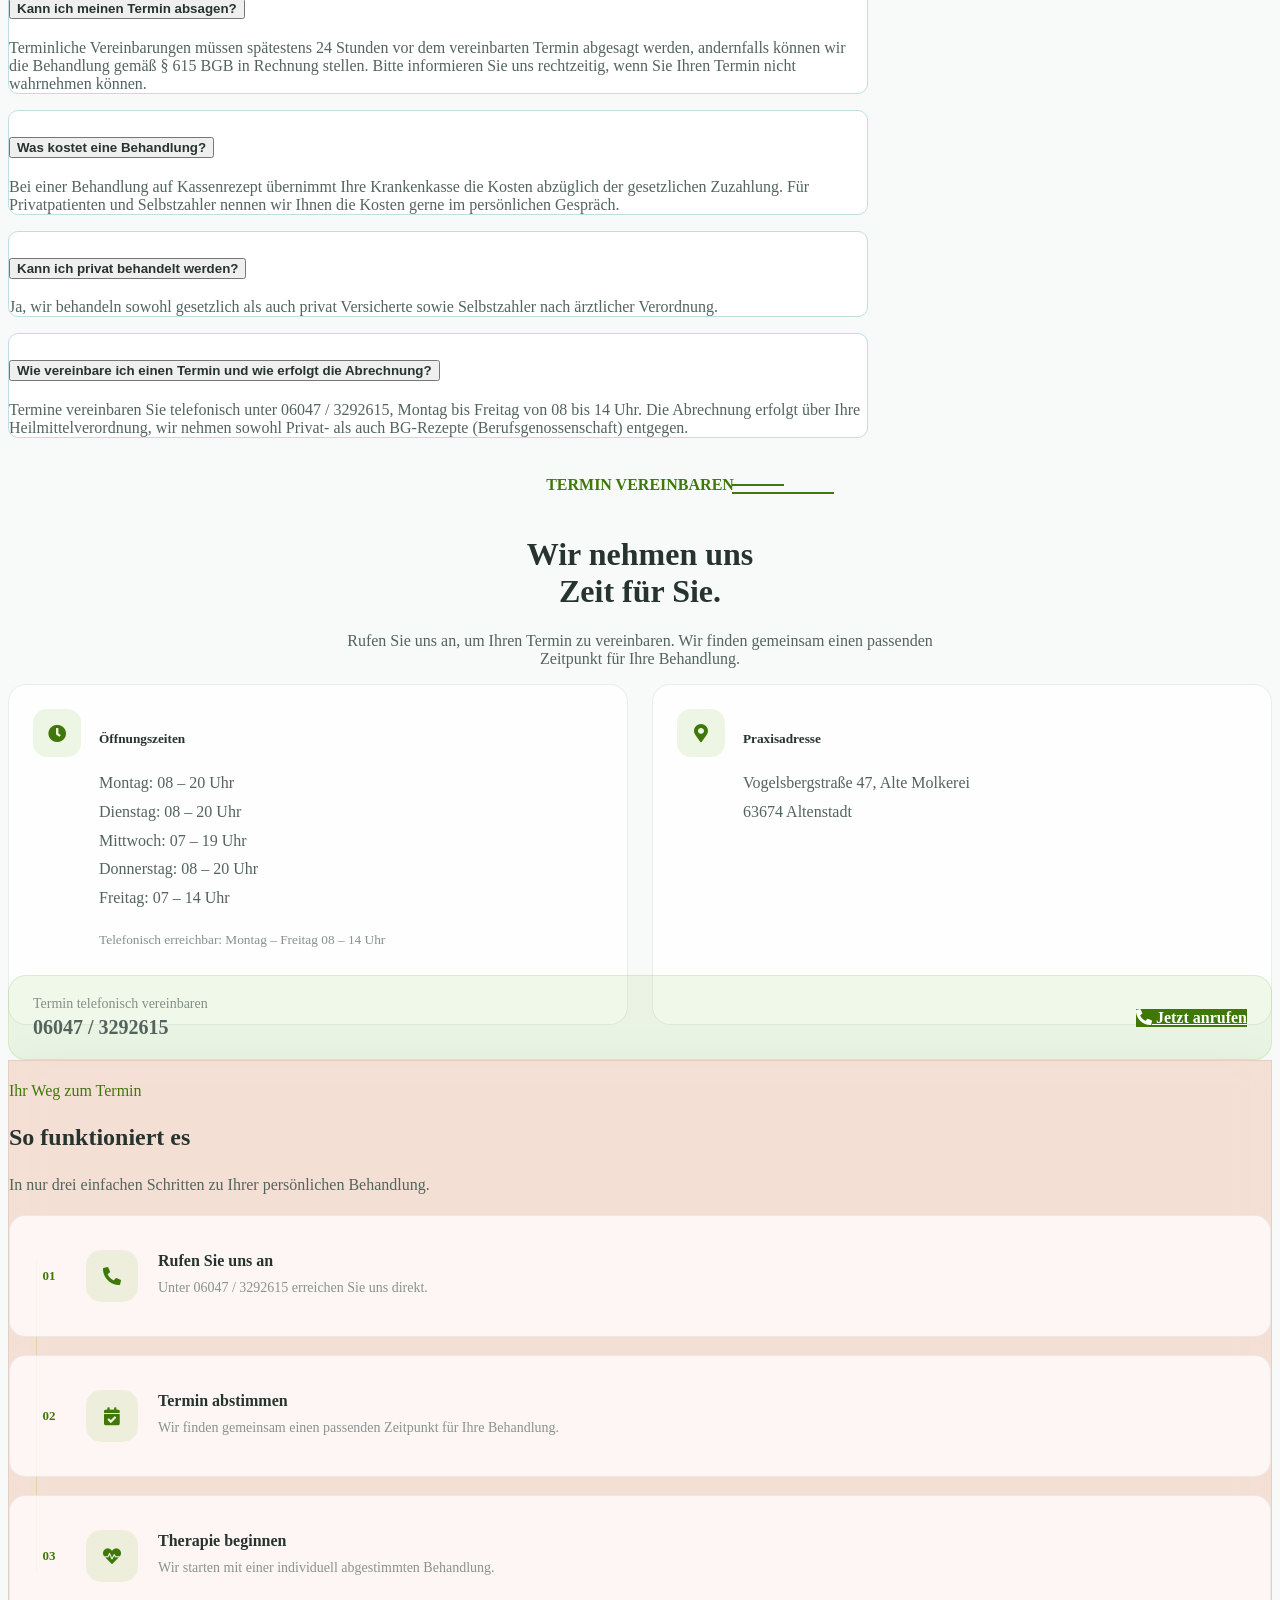
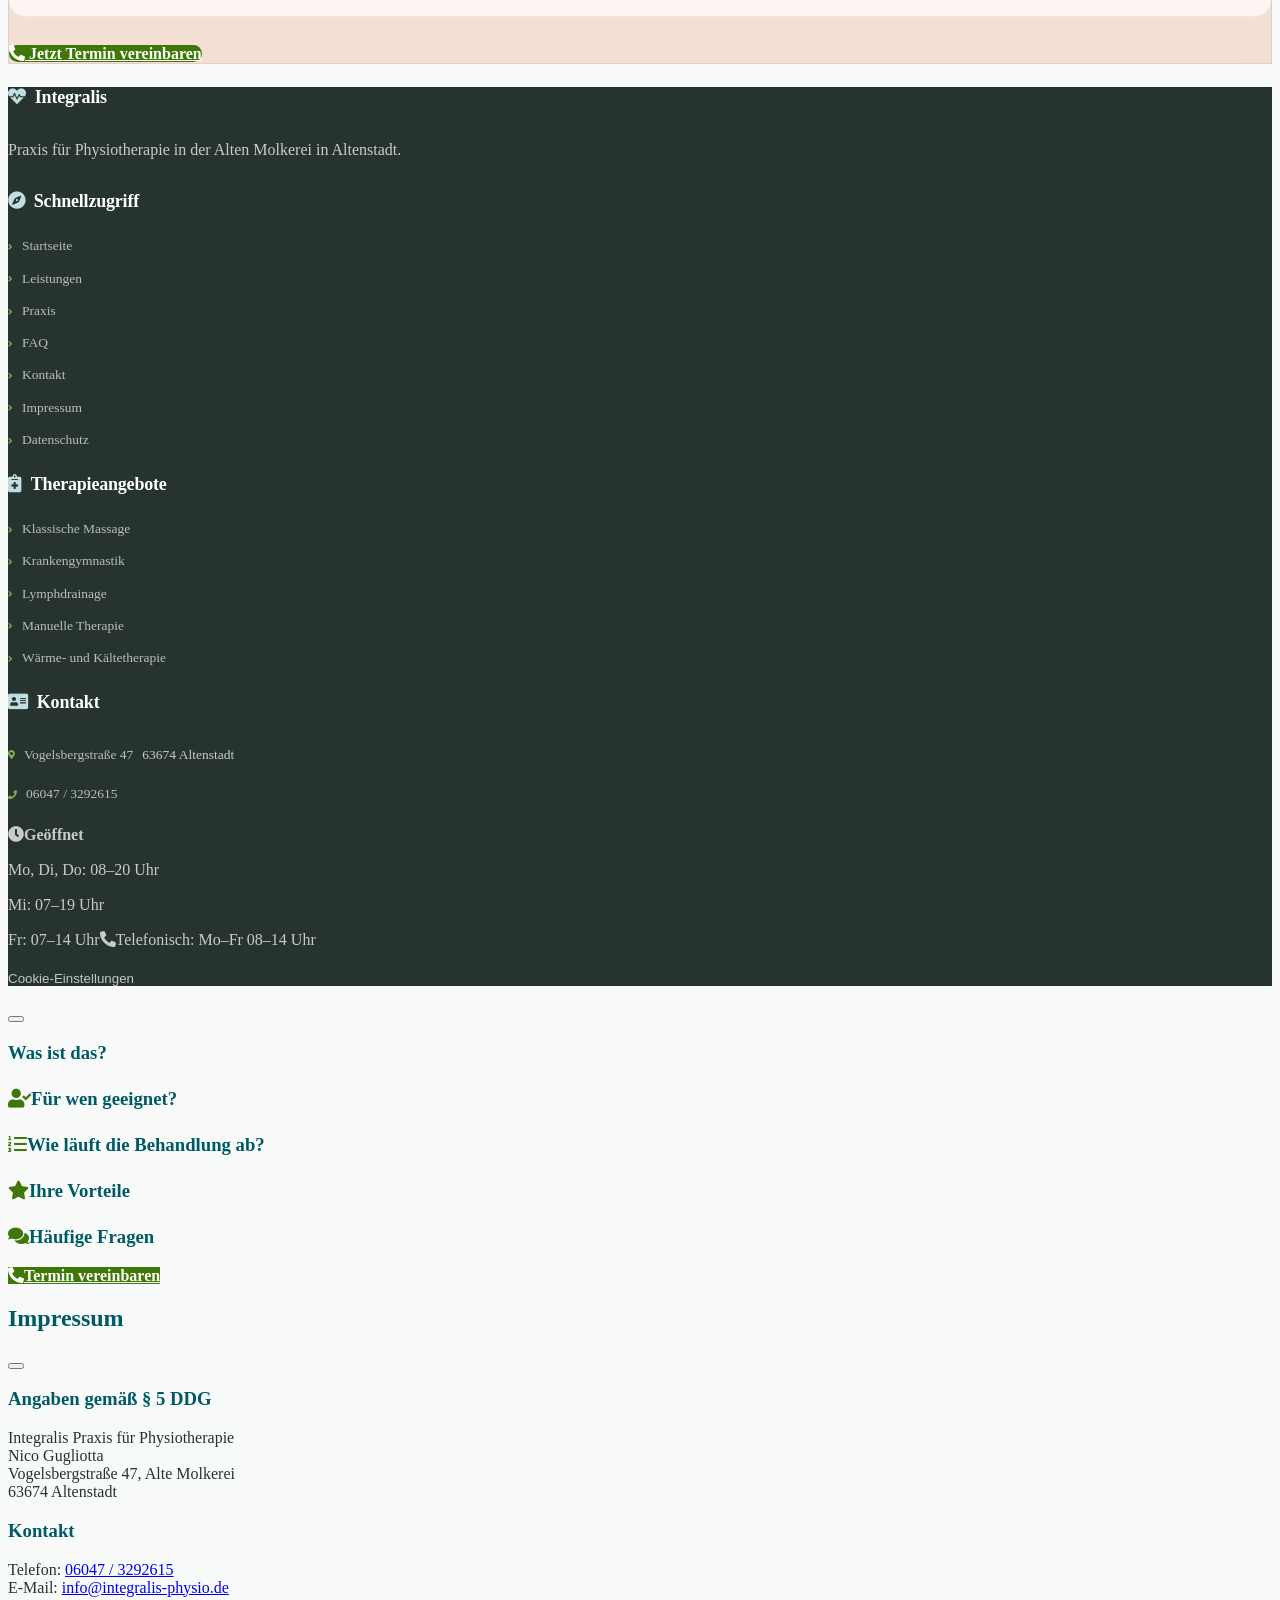
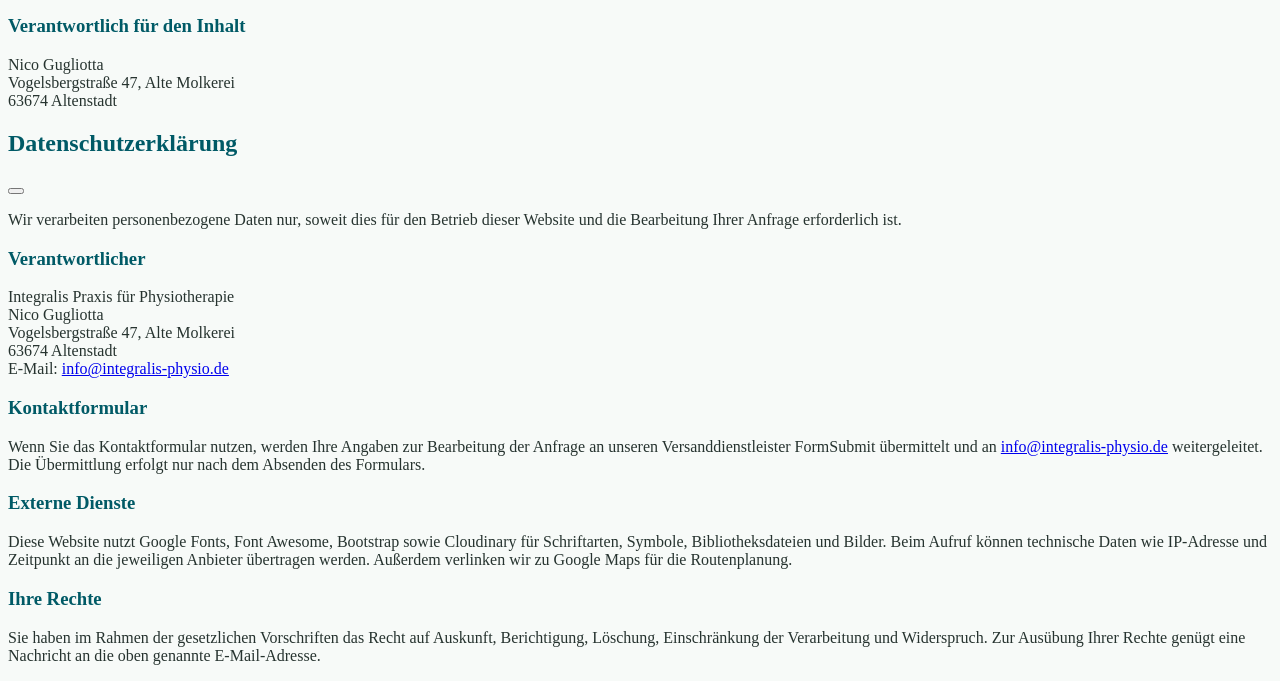
==== commit 945841e7: "Message Install Emil design skills and improve motion and contrast.  Co-authored-by: Copilot <223556" ====
--- a/index.html
+++ b/index.html
@@ -285,9 +285,9 @@
 ========================================================= */
 
       :root {
-        --integralis-green: #55ad0b;
-        --integralis-green-dark: #438d08;
-        --integralis-green-light: #c4ee88;
+        --integralis-green: #3f7808;
+        --integralis-green-dark: #2f5c06;
+        --integralis-green-light: #dceec9;
         --integralis-bg: #f7f9f4;
         --integralis-dark: #303030;
         --integralis-muted: #666;
@@ -445,12 +445,7 @@
         display: grid;
         grid-template-columns: 1.05fr 0.95fr;
 
-        background: linear-gradient(
-          135deg,
-          #4fae08 0%,
-          #65bd18 55%,
-          #c4ee88 100%
-        );
+        background: linear-gradient(135deg, #004955 0%, #174a2d 100%);
 
         color: white;
       }
@@ -502,6 +497,8 @@
       .integralis-job-hero h2 {
         margin: 0 0 16px;
 
+        color: #ffffff;
+
         font-size: clamp(36px, 5vw, 58px);
 
         line-height: 0.98;
@@ -512,7 +509,7 @@
       .integralis-job-hero h2 span {
         display: block;
 
-        color: #eaffd3;
+        color: #dff0cd;
       }
 
       .integralis-job-hero-description {
@@ -2631,7 +2628,7 @@
         height: 100%;
         display: block;
         object-fit: cover;
-        transition: transform 0.5s ease;
+        transition: transform 280ms var(--ease-out, cubic-bezier(0.23, 1, 0.32, 1));
       }
 
       .praxis-slide:hover img,
@@ -2646,9 +2643,9 @@
         display: flex;
         align-items: center;
         justify-content: center;
-        background: rgba(0, 0, 0, 0.15);
+        background: rgba(0, 0, 0, 0.72);
         opacity: 0;
-        transition: all 0.3s ease;
+        transition: opacity 180ms ease;
       }
 
       .praxis-slide:hover .praxis-slide-overlay,
@@ -2671,7 +2668,7 @@
       .praxis-video-overlay {
         flex-direction: column;
         gap: 12px;
-        background: rgba(0, 0, 0, 0.25);
+        background: rgba(0, 0, 0, 0.72);
       }
 
       .praxis-play-button {
@@ -2717,7 +2714,9 @@
         box-shadow: 0 5px 20px rgba(0, 0, 0, 0.15);
 
         cursor: pointer;
-        transition: all 0.25s ease;
+        transition:
+          transform 180ms var(--ease-out, cubic-bezier(0.23, 1, 0.32, 1)),
+          background-color 180ms ease;
       }
 
       .praxis-carousel-btn:hover {
@@ -2772,7 +2771,7 @@
           opacity: 1;
           background: linear-gradient(
             to top,
-            rgba(0, 0, 0, 0.18),
+            rgba(0, 0, 0, 0.72),
             transparent 40%
           );
           align-items: flex-end;
@@ -2789,7 +2788,7 @@
           opacity: 1;
           background: linear-gradient(
             to top,
-            rgba(0, 0, 0, 0.35),
+            rgba(0, 0, 0, 0.72),
             transparent 55%
           );
         }
--- a/css/style.css
+++ b/css/style.css
@@ -1,7 +1,7 @@
 /* Integralis brand tokens */
 :root {
-  --primary: #5fab0b;
-  --primary-dark: #3f7808;
+  --primary: #3f7808;
+  --primary-dark: #2f5c06;
   --primary-light: #eaf5d9;
   --secondary: #007b8b;
   --secondary-dark: #005a66;
@@ -9,12 +9,13 @@
   --background: #f7faf8;
   --white: #ffffff;
   --text: #26332f;
-  --text-muted: #66736e;
+  --text-muted: #53645d;
   --bs-primary: var(--primary);
   --bs-secondary: var(--secondary);
   --bs-light: var(--background);
   --bs-dark: var(--text);
   --bs-white: var(--white);
+  --ease-out: cubic-bezier(0.23, 1, 0.32, 1);
 }
 
 body {
@@ -47,6 +48,14 @@
 
 .text-secondary {
   color: var(--secondary) !important;
+}
+
+.text-muted {
+  color: var(--text-muted) !important;
+}
+
+.text-white-50 {
+  color: rgba(255, 255, 255, 0.82) !important;
 }
 
 .bg-primary {
@@ -554,7 +563,7 @@
 .contact-panel-heading p {
   margin: 0;
   color: inherit;
-  opacity: 0.78;
+  opacity: 1;
 }
 
 .contact-form-panel .contact-panel-heading h2,
@@ -770,7 +779,13 @@
 /*** Button Start ***/
 .btn {
   font-weight: 600;
-  transition: 0.5s;
+  transition: transform 160ms var(--ease-out);
+}
+
+.btn:active,
+button:active,
+.compliance-button:active {
+  scale: 0.97;
 }
 
 .btn-square {
@@ -810,8 +825,17 @@
 }
 
 .btn.btn-primary:hover {
-  box-shadow: inset 300px 0 0 0 var(--bs-light) !important;
-  color: var(--bs-primary) !important;
+  box-shadow: none !important;
+  color: var(--white) !important;
+  background-color: var(--primary-dark) !important;
+  border-color: var(--primary-dark) !important;
+}
+
+.btn-primary:hover .text-primary,
+.btn-primary:focus .text-primary,
+.btn-primary:hover *,
+.btn-primary:focus * {
+  color: var(--white) !important;
 }
 
 .btn.btn-light {
@@ -821,6 +845,37 @@
 .btn.btn-light:hover {
   box-shadow: inset 300px 0 0 0 var(--bs-primary);
   color: var(--bs-light) !important;
+}
+
+.btn-light:hover *,
+.btn-light:focus * {
+  color: var(--white) !important;
+}
+
+.btn-outline-light:hover,
+.btn-outline-light:hover *,
+.btn-outline-light:focus,
+.btn-outline-light:focus * {
+  color: var(--text) !important;
+}
+
+.btn-outline-light:hover,
+.btn-outline-light:focus {
+  background-color: var(--white) !important;
+  border-color: var(--white) !important;
+}
+
+.btn-outline-primary:hover,
+.btn-outline-primary:hover *,
+.btn-outline-primary:focus,
+.btn-outline-primary:focus * {
+  color: var(--white) !important;
+}
+
+.btn-outline-primary:hover,
+.btn-outline-primary:focus {
+  background-color: var(--primary-dark) !important;
+  border-color: var(--primary-dark) !important;
 }
 
 .btn-hover {
@@ -1080,7 +1135,10 @@
   color: var(--white);
   font-size: 22px;
   border: 0;
-  transition: all 0.3s ease;
+  transition:
+    transform 180ms var(--ease-out),
+    background-color 180ms ease,
+    color 180ms ease;
   z-index: 10;
 }
 .header-carousel .owl-nav .owl-prev {
@@ -1124,7 +1182,7 @@
   display: flex;
   align-items: center;
   justify-content: center;
-  background: rgba(0, 0, 0, 0.45);
+  background: rgba(0, 0, 0, 0.7);
   z-index: 2;
 }
 .header-carousel
@@ -1147,7 +1205,7 @@
   } /* Overlay etwas stärker */
   .header-carousel .header-carousel-item .carousel-caption {
     padding: 40px 20px;
-    background: rgba(0, 0, 0, 0.48);
+    background: rgba(0, 0, 0, 0.72);
   } /* Text Container */
   .header-carousel
     .header-carousel-item
@@ -1406,7 +1464,7 @@
 
   margin-bottom: 7px;
 
-  color: #5fab0b;
+  color: #3f7808;
 
   font-size: 10px;
   font-weight: 700;
@@ -1523,7 +1581,7 @@
 
   border-radius: 999px;
 
-  background: #5fab0b;
+  background: #3f7808;
 
   color: #ffffff;
 
@@ -1930,8 +1988,9 @@
 }
 
 .appointment .appointment-form .btn.btn-primary:hover {
-  box-shadow: inset 600px 0 0 0 var(--bs-light) !important;
-  color: var(--bs-primary) !important;
+  box-shadow: none !important;
+  color: var(--white) !important;
+  background: var(--primary-dark) !important;
 }
 
 .appointment-steps {
@@ -2351,7 +2410,9 @@
   height: 100px;
   background: var(--bs-secondary);
   border-radius: 50%;
-  transition: all 300ms;
+  transition:
+    transform 180ms var(--ease-out),
+    background-color 180ms ease;
 }
 
 .video .btn-play span {
@@ -2463,7 +2524,7 @@
   border-radius: 14px;
 
   background: rgba(95, 171, 11, 0.1);
-  color: var(--bs-primary, #5fab0b);
+  color: var(--bs-primary, #3f7808);
 
   font-size: 18px;
 }
@@ -2623,7 +2684,7 @@
   font-size: 13px;
   font-weight: 700;
 
-  color: var(--bs-primary, #5fab0b);
+  color: var(--bs-primary, #3f7808);
 
   text-align: center;
 }
@@ -2642,7 +2703,7 @@
 
   background: rgba(95, 171, 11, 0.1);
 
-  color: var(--bs-primary, #5fab0b);
+  color: var(--bs-primary, #3f7808);
 
   font-size: 18px;
 }
@@ -2814,7 +2875,7 @@
 .review-btn {
   min-width: 220px;
   font-weight: 600;
-  transition: all 0.3s ease;
+  transition: transform 180ms var(--ease-out);
 }
 .review-btn:hover {
   transform: translateY(-2px);
@@ -3424,7 +3485,7 @@
 .philosophy-eyebrow-line {
   width: 28px;
   height: 1px;
-  background: #5fab0b;
+  background: #3f7808;
   opacity: 0.7;
 }
 
@@ -3438,7 +3499,7 @@
 }
 
 .philosophy-title span {
-  color: #5fab0b;
+  color: #3f7808;
 }
 
 .philosophy-intro {
@@ -3507,7 +3568,7 @@
   border: 1px solid rgba(95, 171, 11, 0.15);
   border-radius: 50%;
 
-  color: #5fab0b;
+  color: #3f7808;
 
   transition:
     background 0.3s ease,
@@ -3515,7 +3576,7 @@
 }
 
 .philosophy-item:hover .philosophy-icon {
-  background: #5fab0b;
+  background: #3f7808;
   color: #ffffff;
   transform: translateY(-2px);
 }
@@ -3530,7 +3591,7 @@
 .philosophy-number {
   margin-bottom: 14px;
 
-  color: #5fab0b;
+  color: #3f7808;
   font-size: 12px;
   font-weight: 700;
   letter-spacing: 1.5px;
@@ -3684,7 +3745,7 @@
 .rooms-eyebrow-line {
   width: 28px;
   height: 1px;
-  background: #5fab0b;
+  background: #3f7808;
   opacity: 0.7;
 }
 
@@ -3699,7 +3760,7 @@
 }
 
 .rooms-title span {
-  color: #5fab0b;
+  color: #3f7808;
 }
 
 .rooms-intro {
@@ -3781,7 +3842,7 @@
   border-radius: 50%;
 
   background: #eaf5d9;
-  color: #5fab0b;
+  color: #3f7808;
 
   transition:
     background 0.3s ease,
@@ -3790,7 +3851,7 @@
 }
 
 .rooms-item:hover .rooms-icon {
-  background: #5fab0b;
+  background: #3f7808;
   color: #ffffff;
   transform: translateY(-3px);
 }
@@ -3808,7 +3869,7 @@
 
   margin-bottom: 10px;
 
-  color: #5fab0b;
+  color: #3f7808;
 
   font-size: 11px;
   font-weight: 700;
@@ -3996,7 +4057,7 @@
   width: 28px;
   height: 1px;
 
-  background: #5fab0b;
+  background: #3f7808;
   opacity: 0.7;
 }
 
@@ -4012,7 +4073,7 @@
 }
 
 .service-title span {
-  color: #5fab0b;
+  color: #3f7808;
 }
 
 .service-intro {
@@ -4171,7 +4232,7 @@
 
   margin-bottom: 8px;
 
-  color: #5fab0b;
+  color: #3f7808;
 
   font-size: 11px;
   font-weight: 700;
@@ -4348,7 +4409,7 @@
 
   margin-bottom: 22px;
 
-  color: var(--bs-primary, #5fab0b);
+  color: var(--bs-primary, #3f7808);
 
   font-size: 14px;
   font-weight: 700;
@@ -4363,7 +4424,7 @@
 
   display: block;
 
-  background: var(--bs-primary, #5fab0b);
+  background: var(--bs-primary, #3f7808);
 
   border-radius: 10px;
 }
@@ -4502,7 +4563,7 @@
 .team-modern-role {
   margin-bottom: 8px;
 
-  color: var(--bs-primary, #5fab0b);
+  color: var(--bs-primary, #3f7808);
 
   font-size: 11px;
   font-weight: 700;
@@ -4532,7 +4593,8 @@
 
   line-height: 1.65;
 
-  opacity: 0.7;
+  color: #3f514a;
+  opacity: 1;
 }
 
 /* =========================================================
@@ -4567,7 +4629,8 @@
 
   font-style: italic;
 
-  opacity: 0.58;
+  color: #3f514a !important;
+  opacity: 1 !important;
 }
 
 /* =========================================================
@@ -4616,7 +4679,7 @@
 
   background: rgba(95, 171, 11, 0.12);
 
-  color: var(--bs-primary, #5fab0b);
+  color: var(--bs-primary, #3f7808);
 
   font-size: 20px;
 }
@@ -4660,7 +4723,7 @@
 
   border-radius: 50px;
 
-  background: var(--bs-primary, #5fab0b);
+  background: var(--bs-primary, #3f7808);
 
   color: #ffffff;
 
@@ -4926,7 +4989,7 @@
 
 .footer .footer-item a:hover {
   letter-spacing: 2px;
-  color: var(--bs-primary);
+  color: #ffffff;
 }
 
 /*** Footer End ***/
@@ -5528,7 +5591,7 @@
 .footer-bottom p {
   margin: 0;
 
-  color: rgba(255, 255, 255, 0.48);
+  color: rgba(255, 255, 255, 0.82);
 
   font-size: 12px;
 
@@ -5549,7 +5612,7 @@
 }
 
 .footer-legal a {
-  color: rgba(255, 255, 255, 0.52);
+  color: rgba(255, 255, 255, 0.82);
 
   font-size: 12px;
 
--- a/css/compliance.css
+++ b/css/compliance.css
@@ -1,6 +1,6 @@
 :root {
-  --primary: #5fab0b;
-  --primary-dark: #3f7808;
+  --primary: #3f7808;
+  --primary-dark: #2f5c06;
   --primary-light: #eaf5d9;
   --secondary: #007b8b;
   --secondary-dark: #005a66;
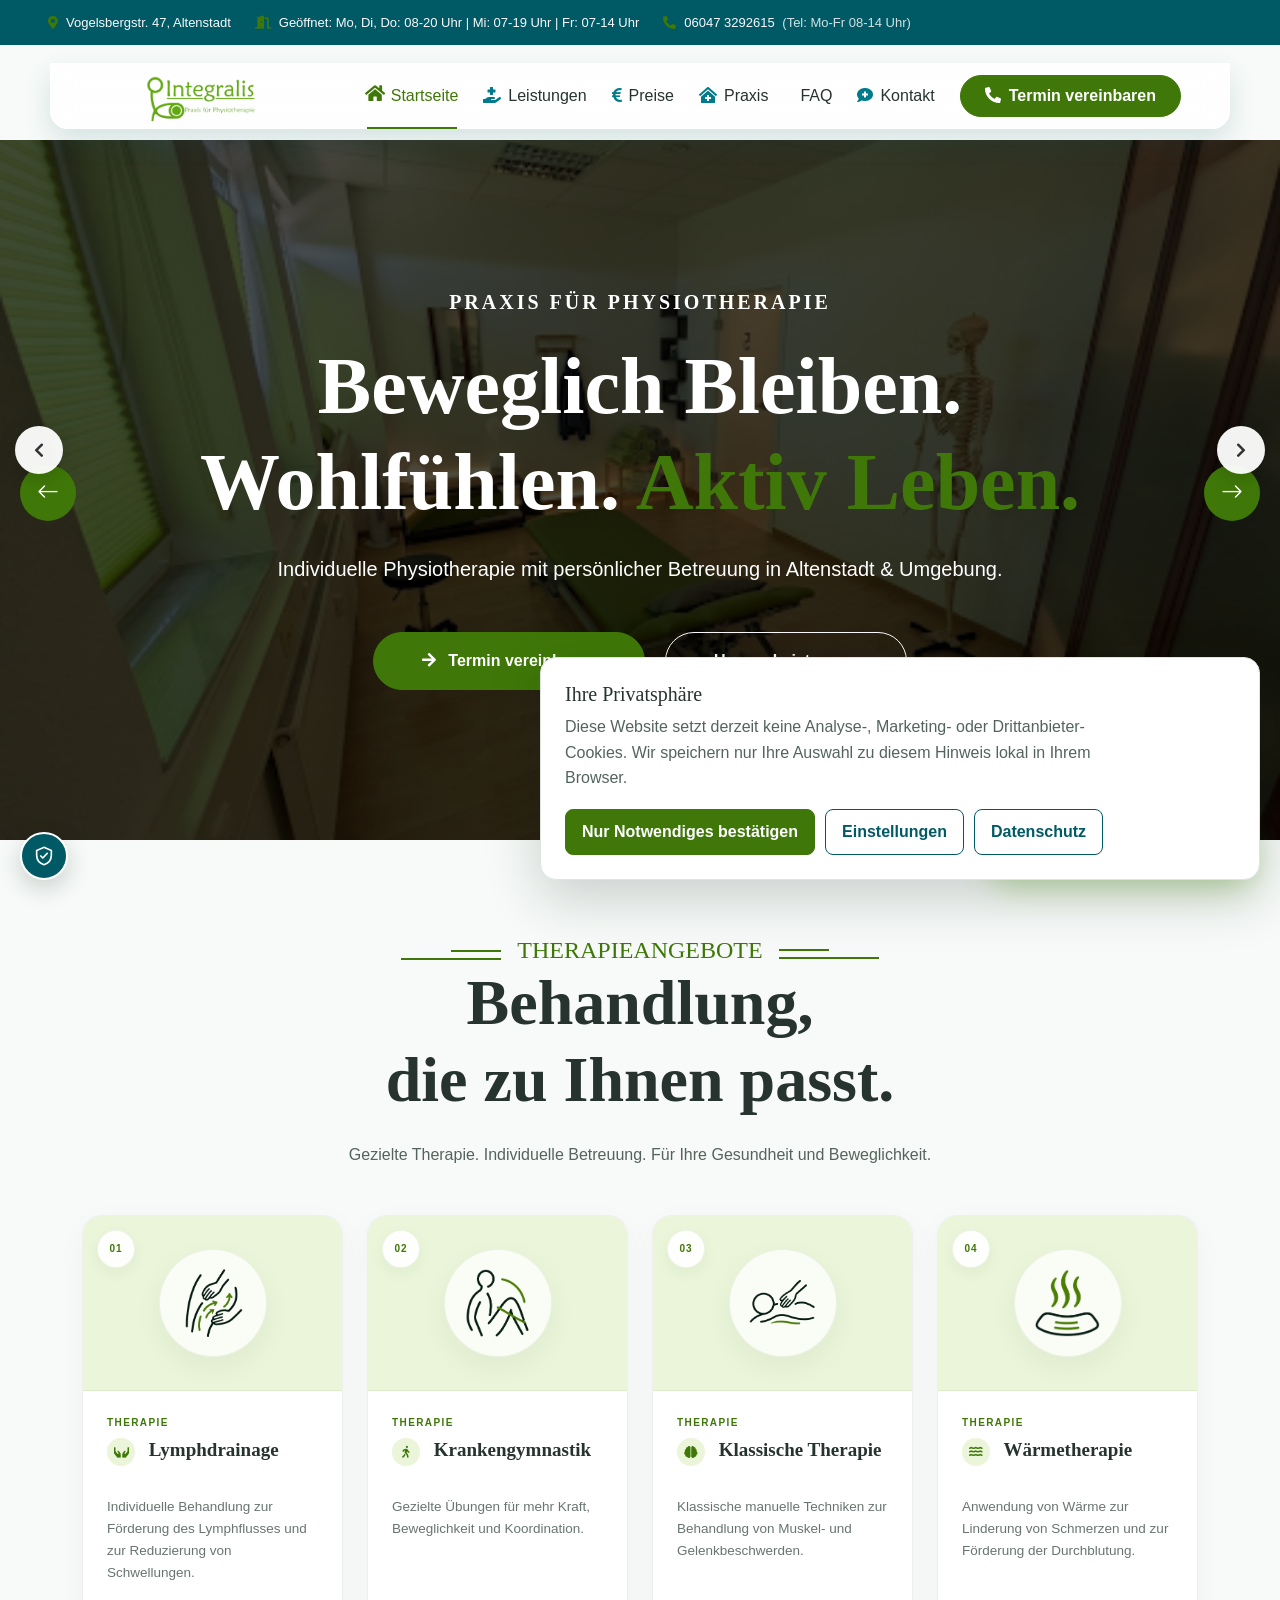
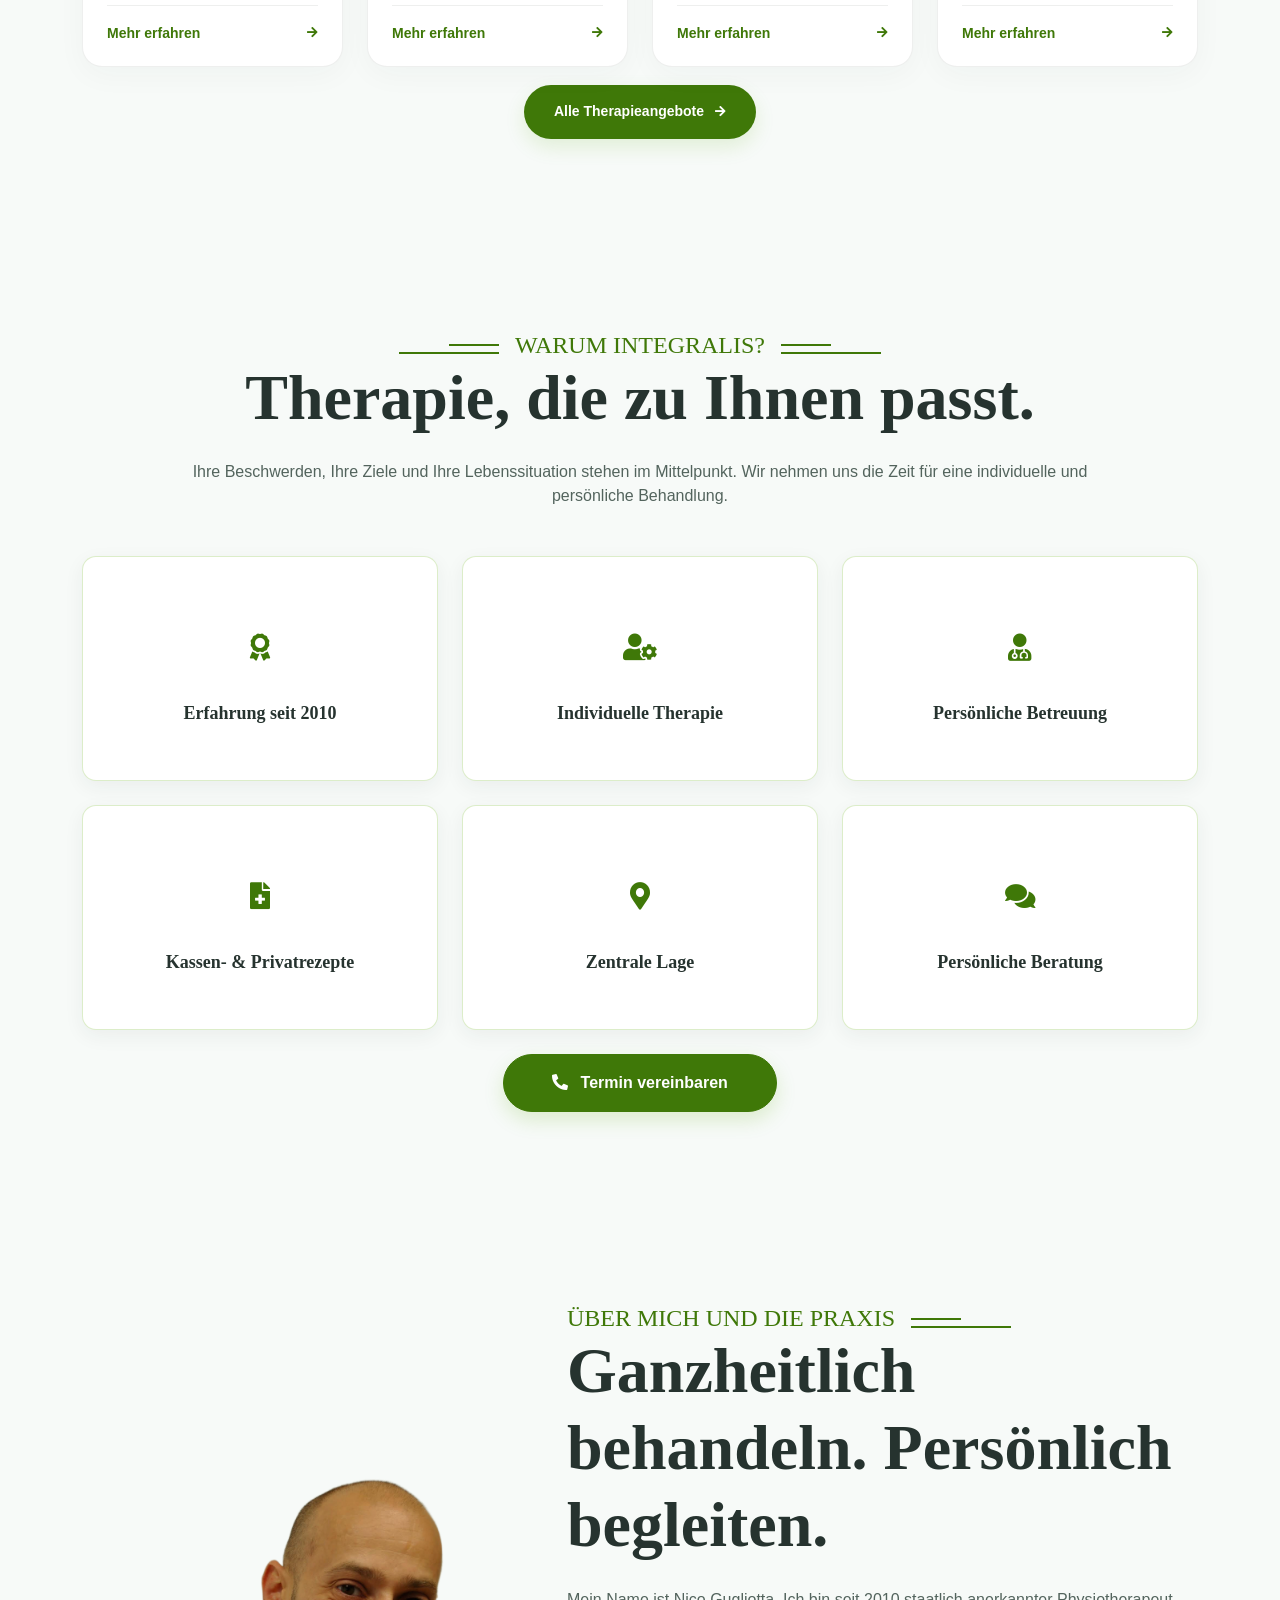
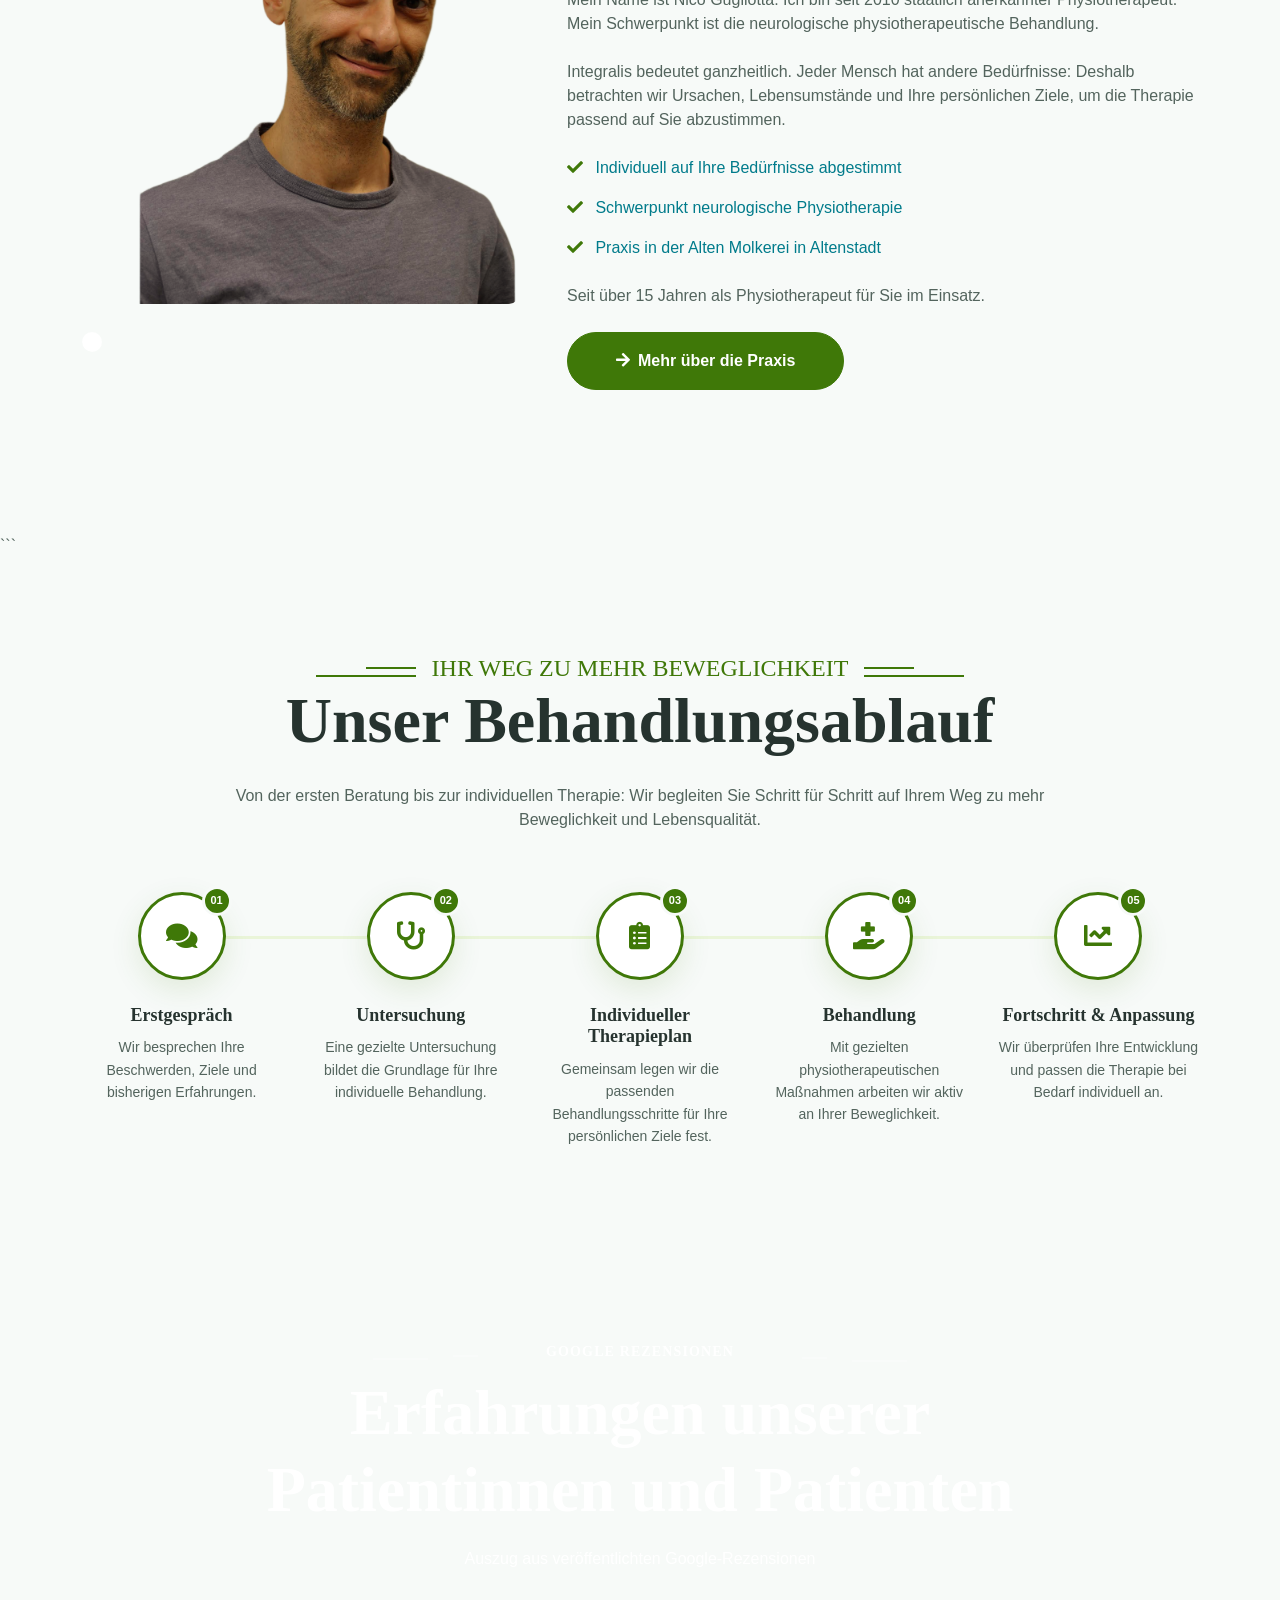
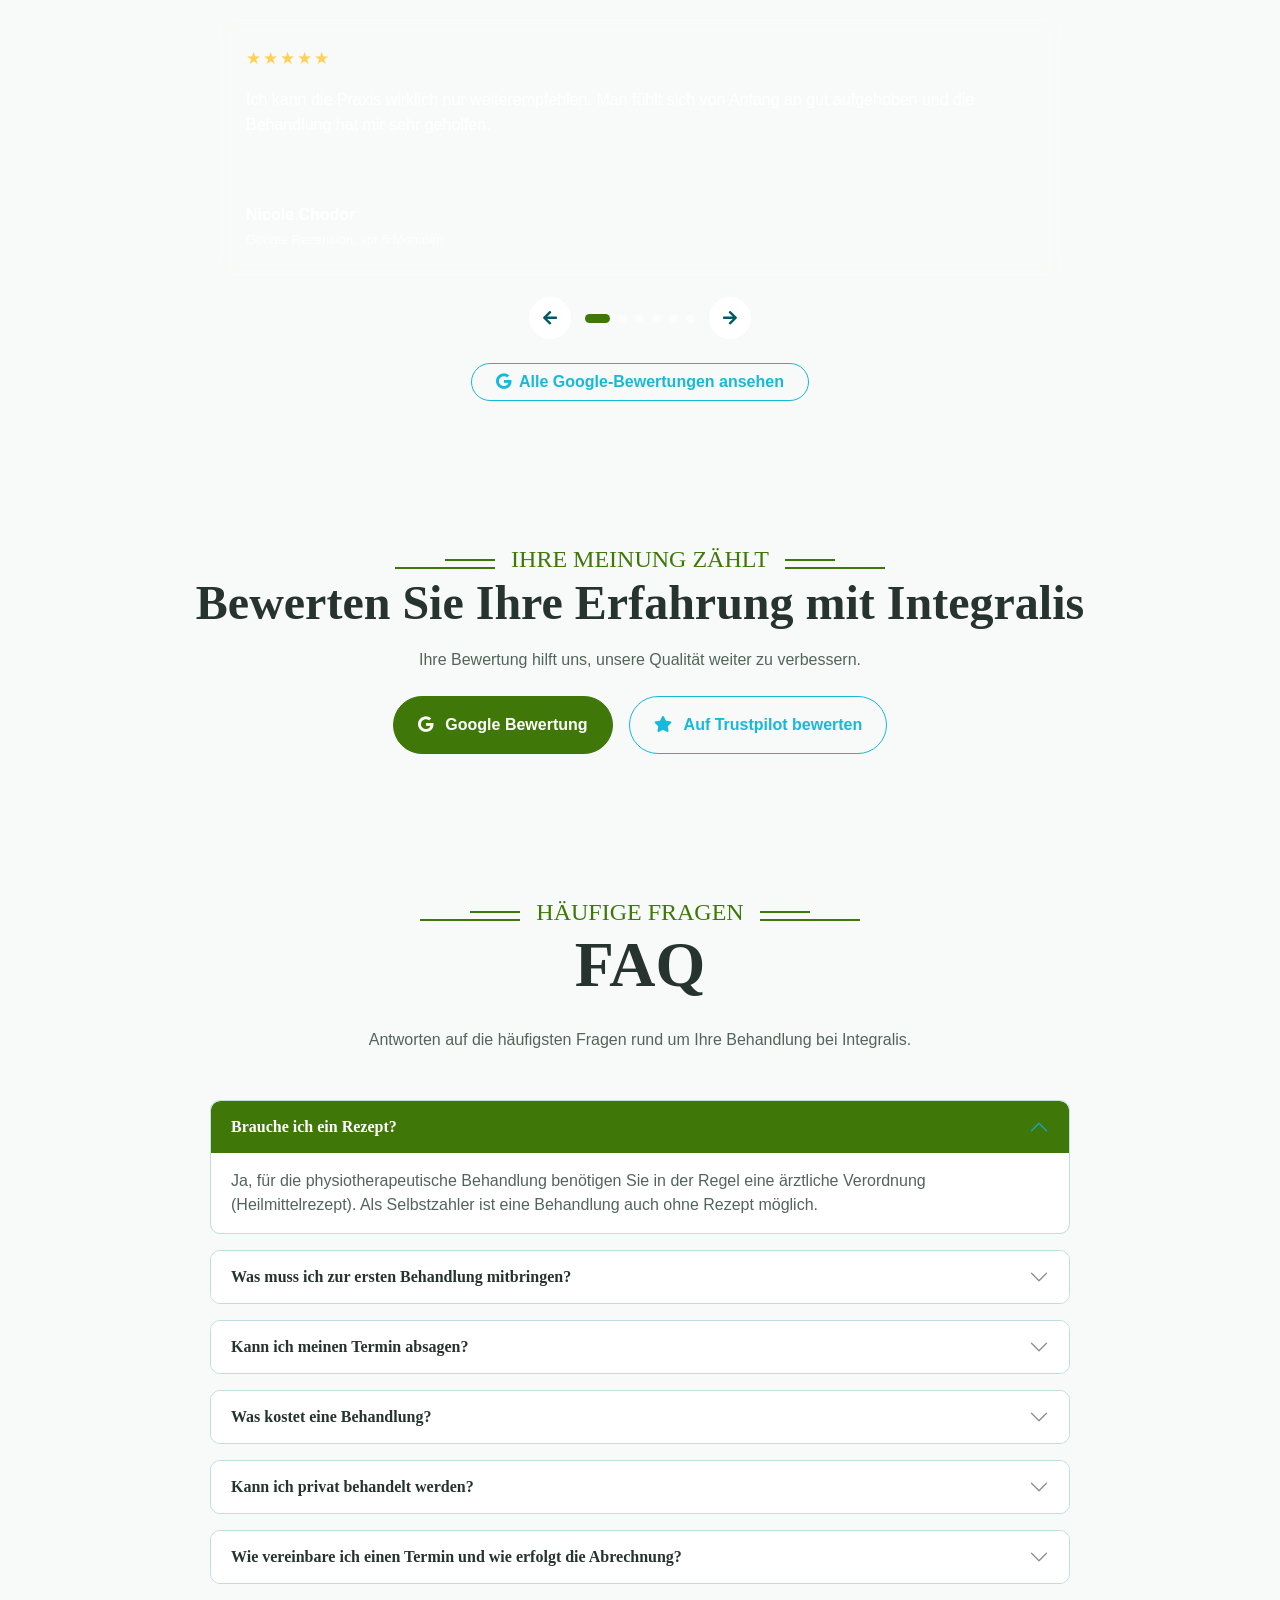
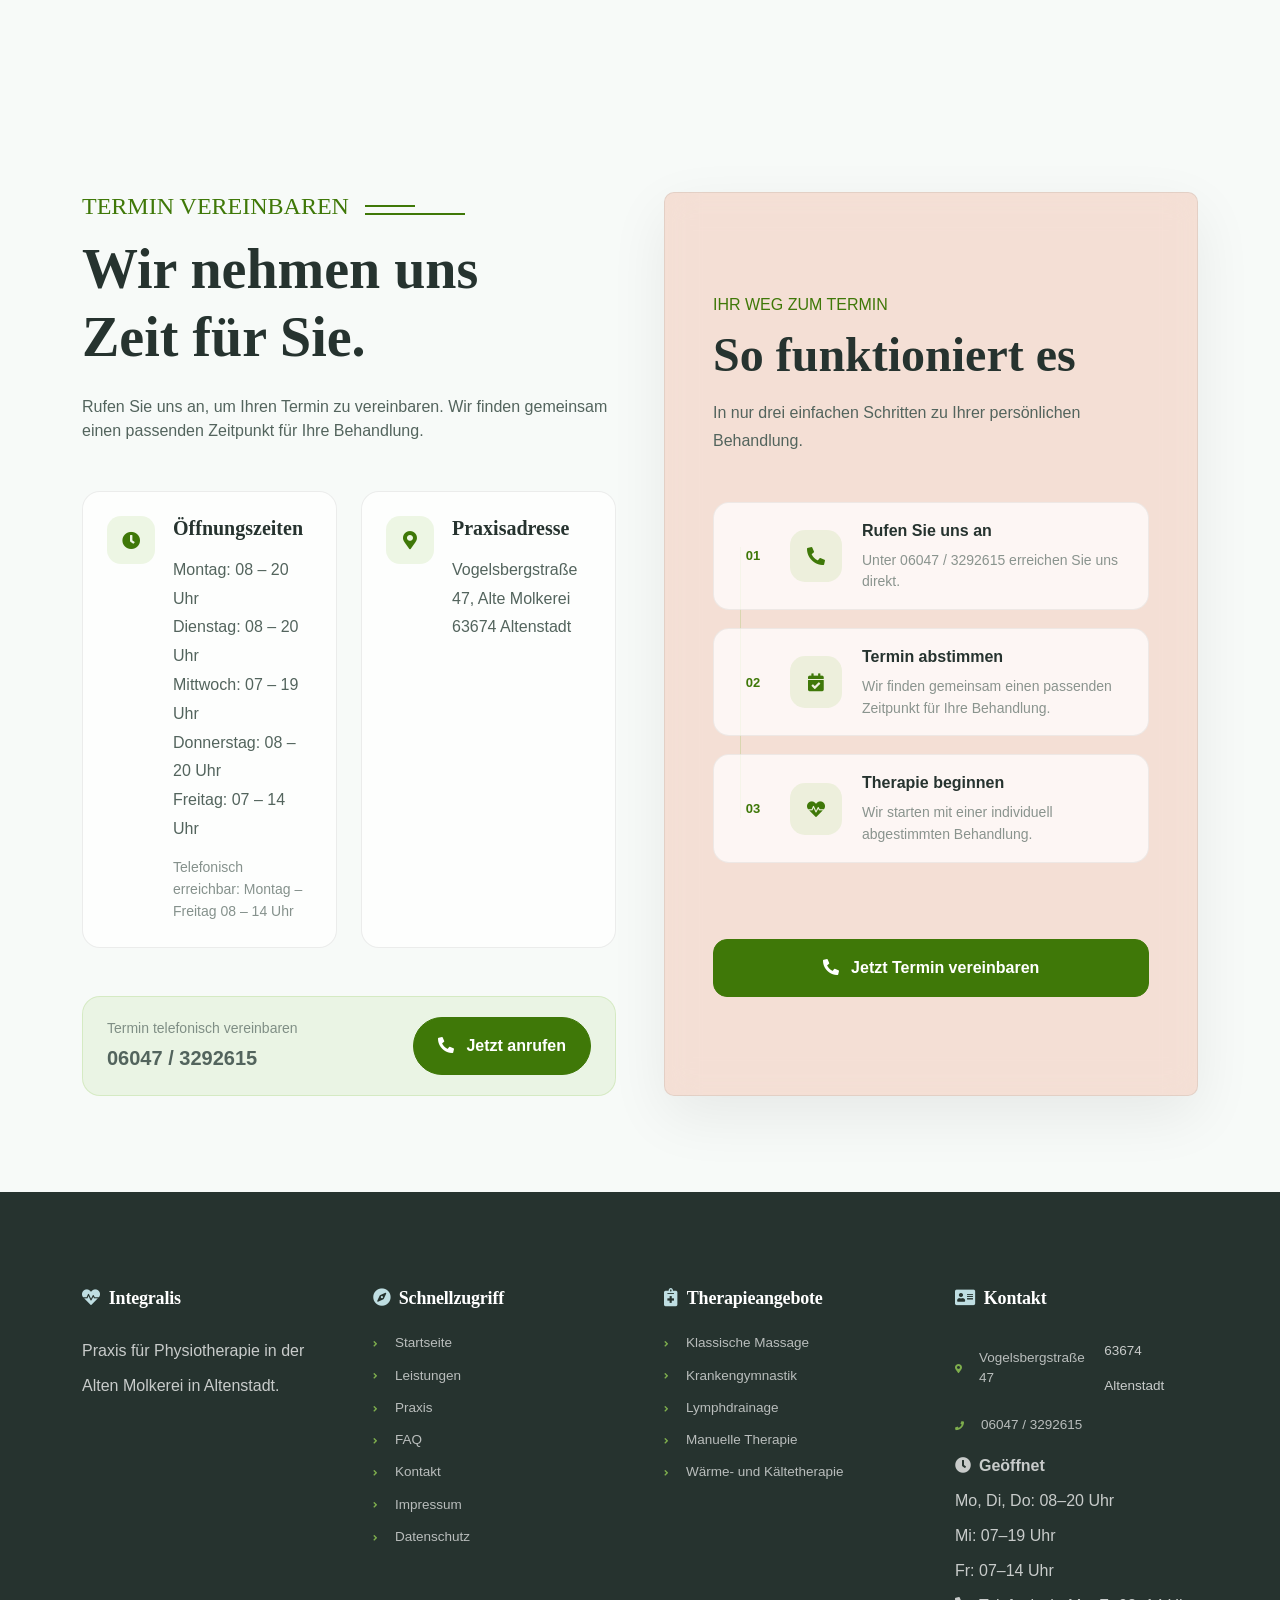
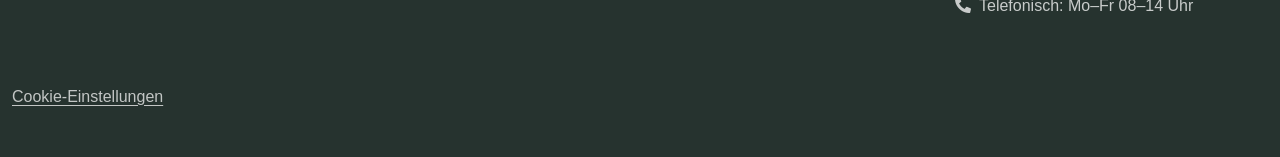
==== commit f9ec843f: "Message Fix Bootstrap hover contrast states at source and component level.  Co-authored-by: Copilot " ====
--- a/index.html
+++ b/index.html
@@ -286,7 +286,7 @@
 
       :root {
         --integralis-green: #3f7808;
-        --integralis-green-dark: #2f5c06;
+        --integralis-green-dark: #3f7808;
         --integralis-green-light: #dceec9;
         --integralis-bg: #f7f9f4;
         --integralis-dark: #303030;
@@ -336,6 +336,11 @@
         transform: translateY(-3px);
         background: var(--integralis-green-dark);
         box-shadow: 0 14px 35px rgba(85, 173, 11, 0.42);
+        color: #ffffff;
+      }
+
+      .integralis-job-trigger:hover * {
+        color: #ffffff;
       }
 
       .integralis-job-trigger svg {
@@ -435,6 +440,11 @@
         background: var(--integralis-green);
         color: white;
         transform: rotate(5deg);
+      }
+
+      .integralis-job-close:hover *,
+      .integralis-job-button:hover * {
+        color: #ffffff;
       }
 
       /* =========================================================
--- a/css/style.css
+++ b/css/style.css
@@ -87,8 +87,8 @@
 .btn-primary:focus,
 .btn-primary:hover {
   color: var(--white) !important;
-  background-color: var(--primary-dark) !important;
-  border-color: var(--primary-dark) !important;
+  background-color: var(--primary) !important;
+  border-color: var(--primary) !important;
 }
 
 a:focus-visible,
@@ -198,9 +198,19 @@
     color: var(--white);
   }
 
+  .mobile-contact-call:hover,
+  .mobile-contact-call:hover * {
+    color: var(--white) !important;
+  }
+
   .mobile-contact-message {
     background: var(--secondary-light);
     color: var(--secondary-dark);
+  }
+
+  .mobile-contact-message:hover,
+  .mobile-contact-message:hover * {
+    color: var(--secondary-dark) !important;
   }
 
   .back-to-top {
@@ -827,8 +837,8 @@
 .btn.btn-primary:hover {
   box-shadow: none !important;
   color: var(--white) !important;
-  background-color: var(--primary-dark) !important;
-  border-color: var(--primary-dark) !important;
+  background-color: var(--primary) !important;
+  border-color: var(--primary) !important;
 }
 
 .btn-primary:hover .text-primary,
@@ -838,6 +848,11 @@
   color: var(--white) !important;
 }
 
+.btn-primary:hover,
+.btn-primary:hover * {
+  color: var(--white) !important;
+}
+
 .btn.btn-light {
   box-shadow: inset 0 0 0 0 var(--bs-primary);
 }
@@ -874,8 +889,8 @@
 
 .btn-outline-primary:hover,
 .btn-outline-primary:focus {
-  background-color: var(--primary-dark) !important;
-  border-color: var(--primary-dark) !important;
+  background-color: var(--primary) !important;
+  border-color: var(--primary) !important;
 }
 
 .btn-hover {
@@ -963,6 +978,7 @@
 .topbar {
   padding: 2px 10px 2px 20px;
   background: var(--bs-primary) !important;
+  color: var(--white);
 }
 
 .topbar a,
@@ -971,8 +987,9 @@
 }
 
 .topbar a:hover,
-.topbar a i:hover {
-  color: var(--bs-secondary) !important;
+.topbar a i:hover,
+.topbar a:hover * {
+  color: var(--white) !important;
 }
 
 @media (max-width: 576px) {
@@ -1040,6 +1057,16 @@
 .dropdown .dropdown-menu a:hover {
   background: var(--bs-primary);
   color: var(--bs-white);
+}
+
+.dropdown .dropdown-menu a:hover *,
+.process-step:hover .process-step-icon *,
+.team .team-item:hover .team-content *,
+.testimonial .testimonial-carousel .owl-nav .owl-prev:hover *,
+.testimonial .testimonial-carousel .owl-nav .owl-next:hover *,
+.compliance-button:hover *,
+.compliance-quick-access:hover * {
+  color: var(--white) !important;
 }
 
 .navbar .nav-item:hover .dropdown-menu {
@@ -1599,6 +1626,11 @@
   color: #ffffff;
 }
 
+.service-main-cta-button:hover *,
+.team-modern-job-button:hover * {
+  color: #ffffff !important;
+}
+
 .service-main-cta-button i {
   font-size: 12px;
 }
@@ -1990,7 +2022,12 @@
 .appointment .appointment-form .btn.btn-primary:hover {
   box-shadow: none !important;
   color: var(--white) !important;
-  background: var(--primary-dark) !important;
+  background: var(--primary) !important;
+}
+
+.appointment .appointment-form .btn.btn-primary:hover,
+.appointment .appointment-form .btn.btn-primary:hover * {
+  color: var(--white) !important;
 }
 
 .appointment-steps {
--- a/css/compliance.css
+++ b/css/compliance.css
@@ -64,7 +64,9 @@
 
 .compliance-button:hover,
 .compliance-button:focus-visible {
-  background: var(--primary-dark);
+  background: var(--primary);
+  border-color: var(--primary);
+  color: var(--white);
 }
 
 .compliance-button--secondary {
@@ -100,7 +102,8 @@
 
 .compliance-quick-access:hover,
 .compliance-quick-access:focus-visible {
-  background: var(--primary-dark);
+  background: var(--primary);
+  color: var(--white);
 }
 
 .compliance-quick-access svg {
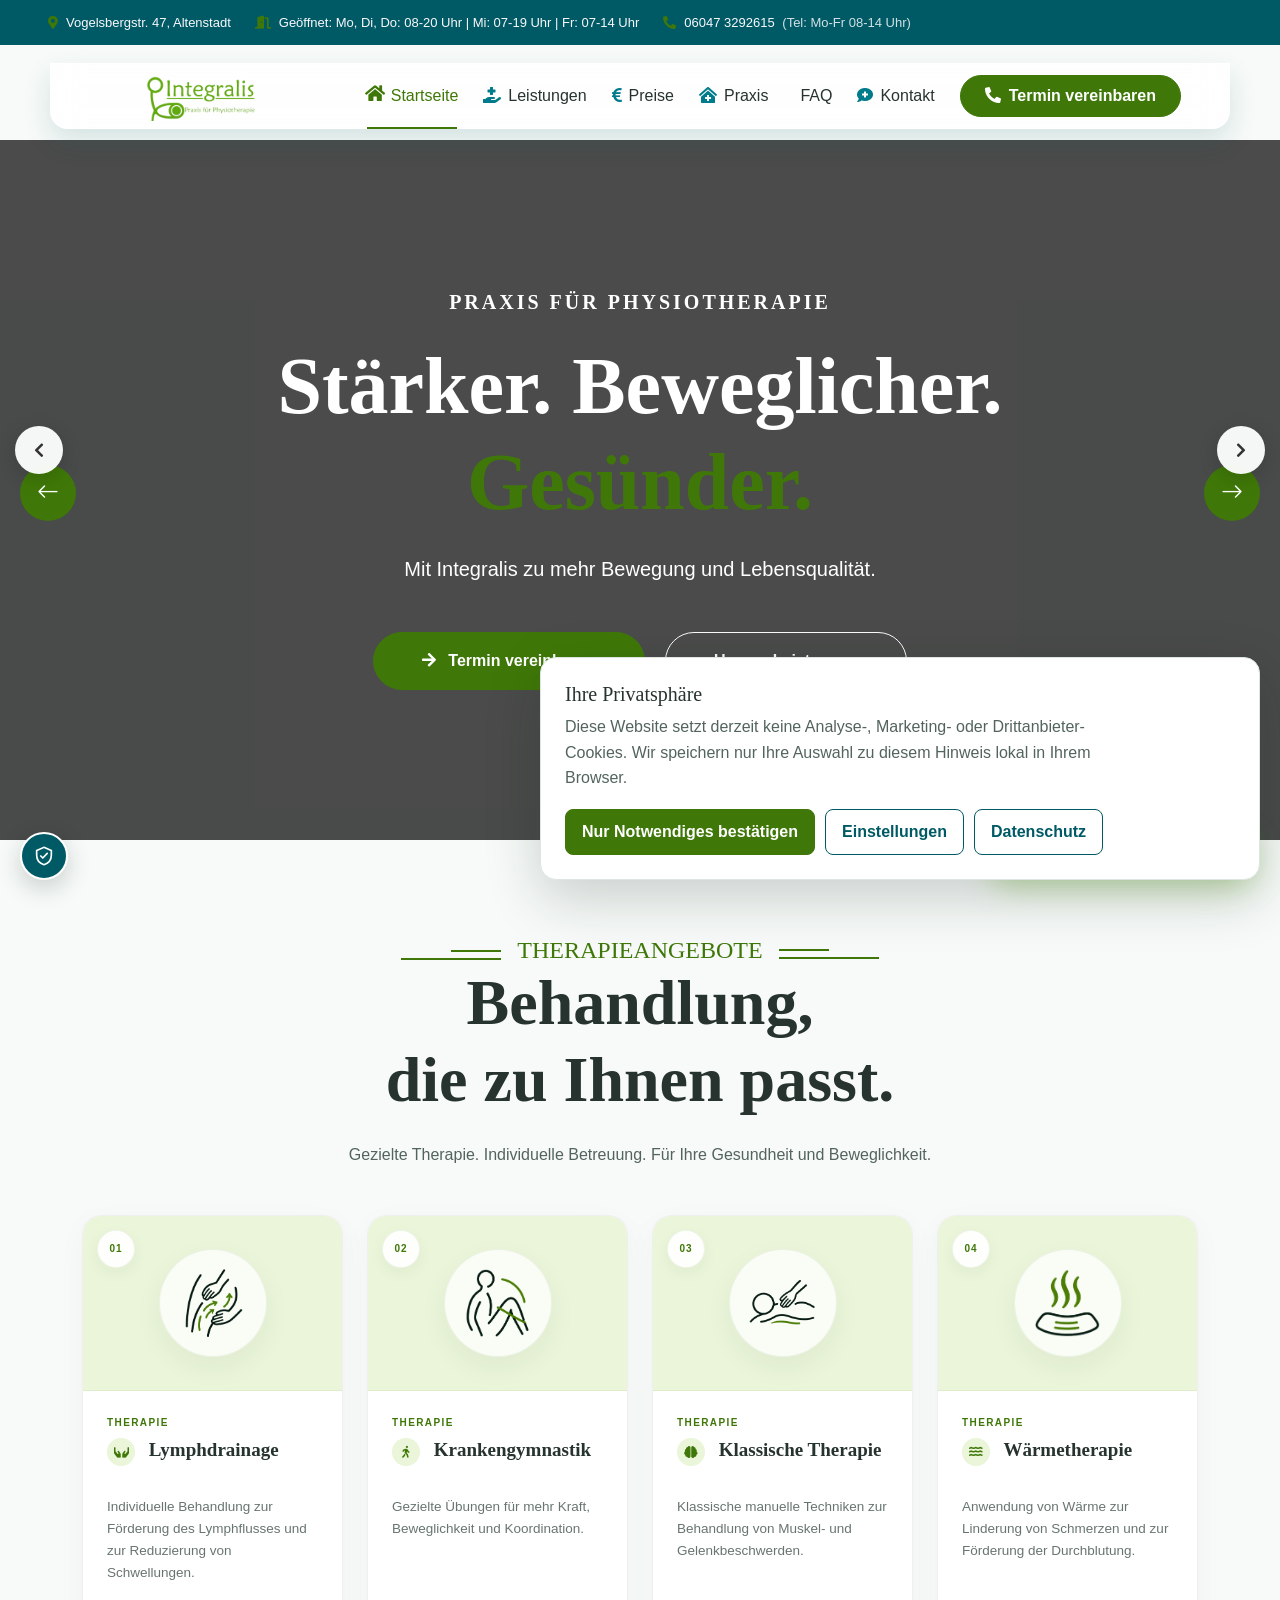
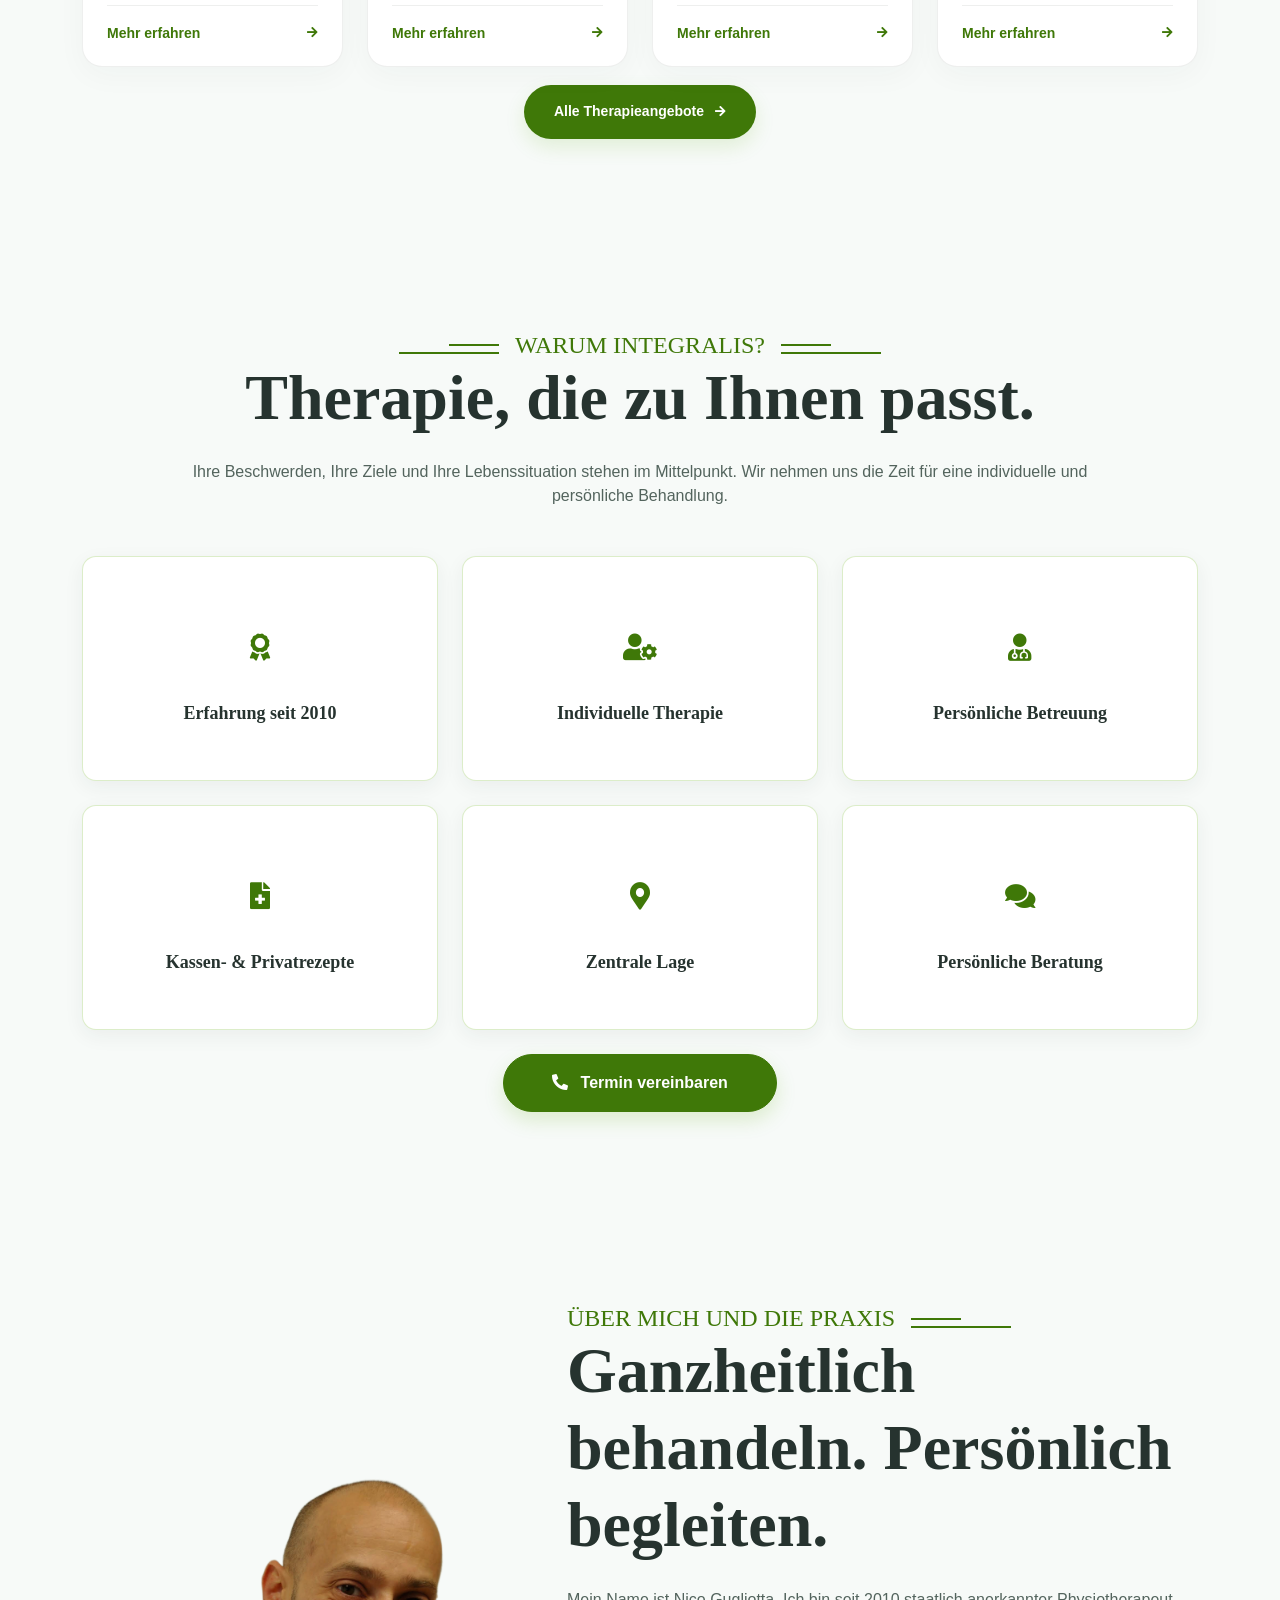
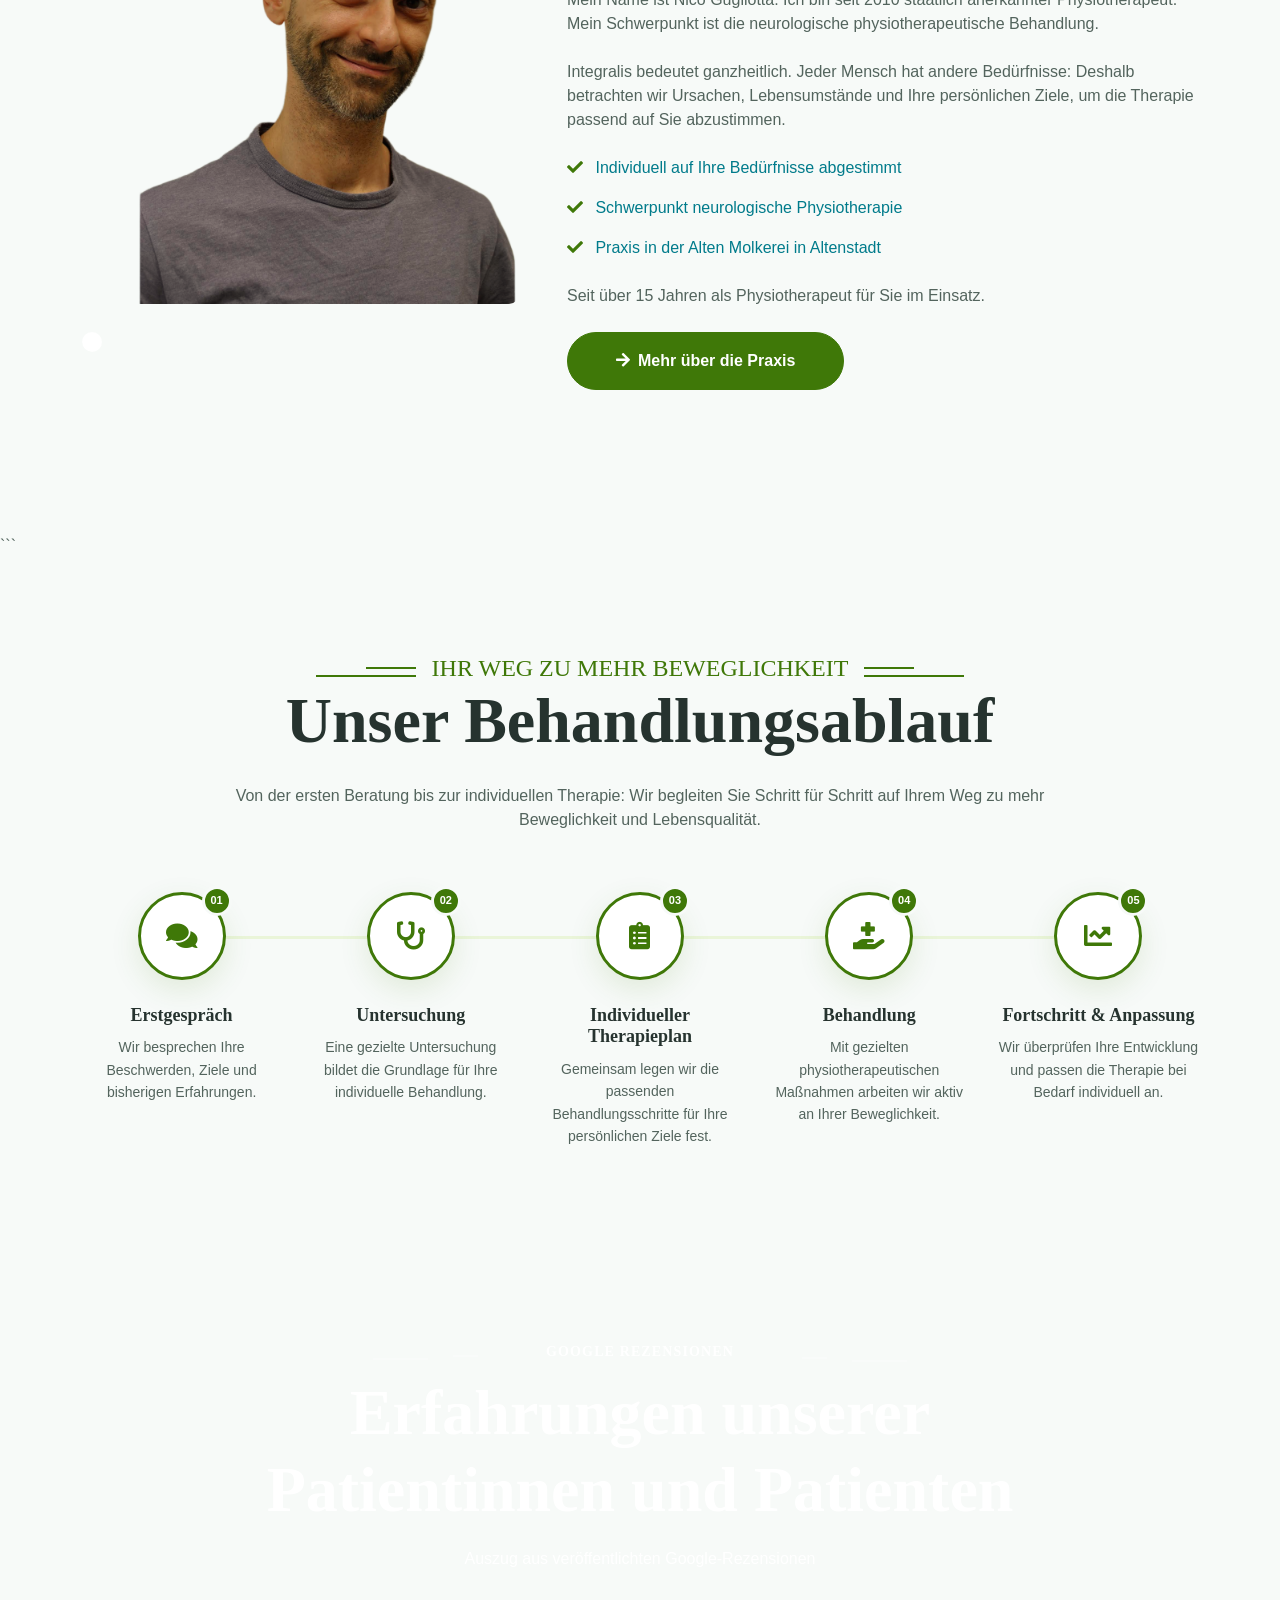
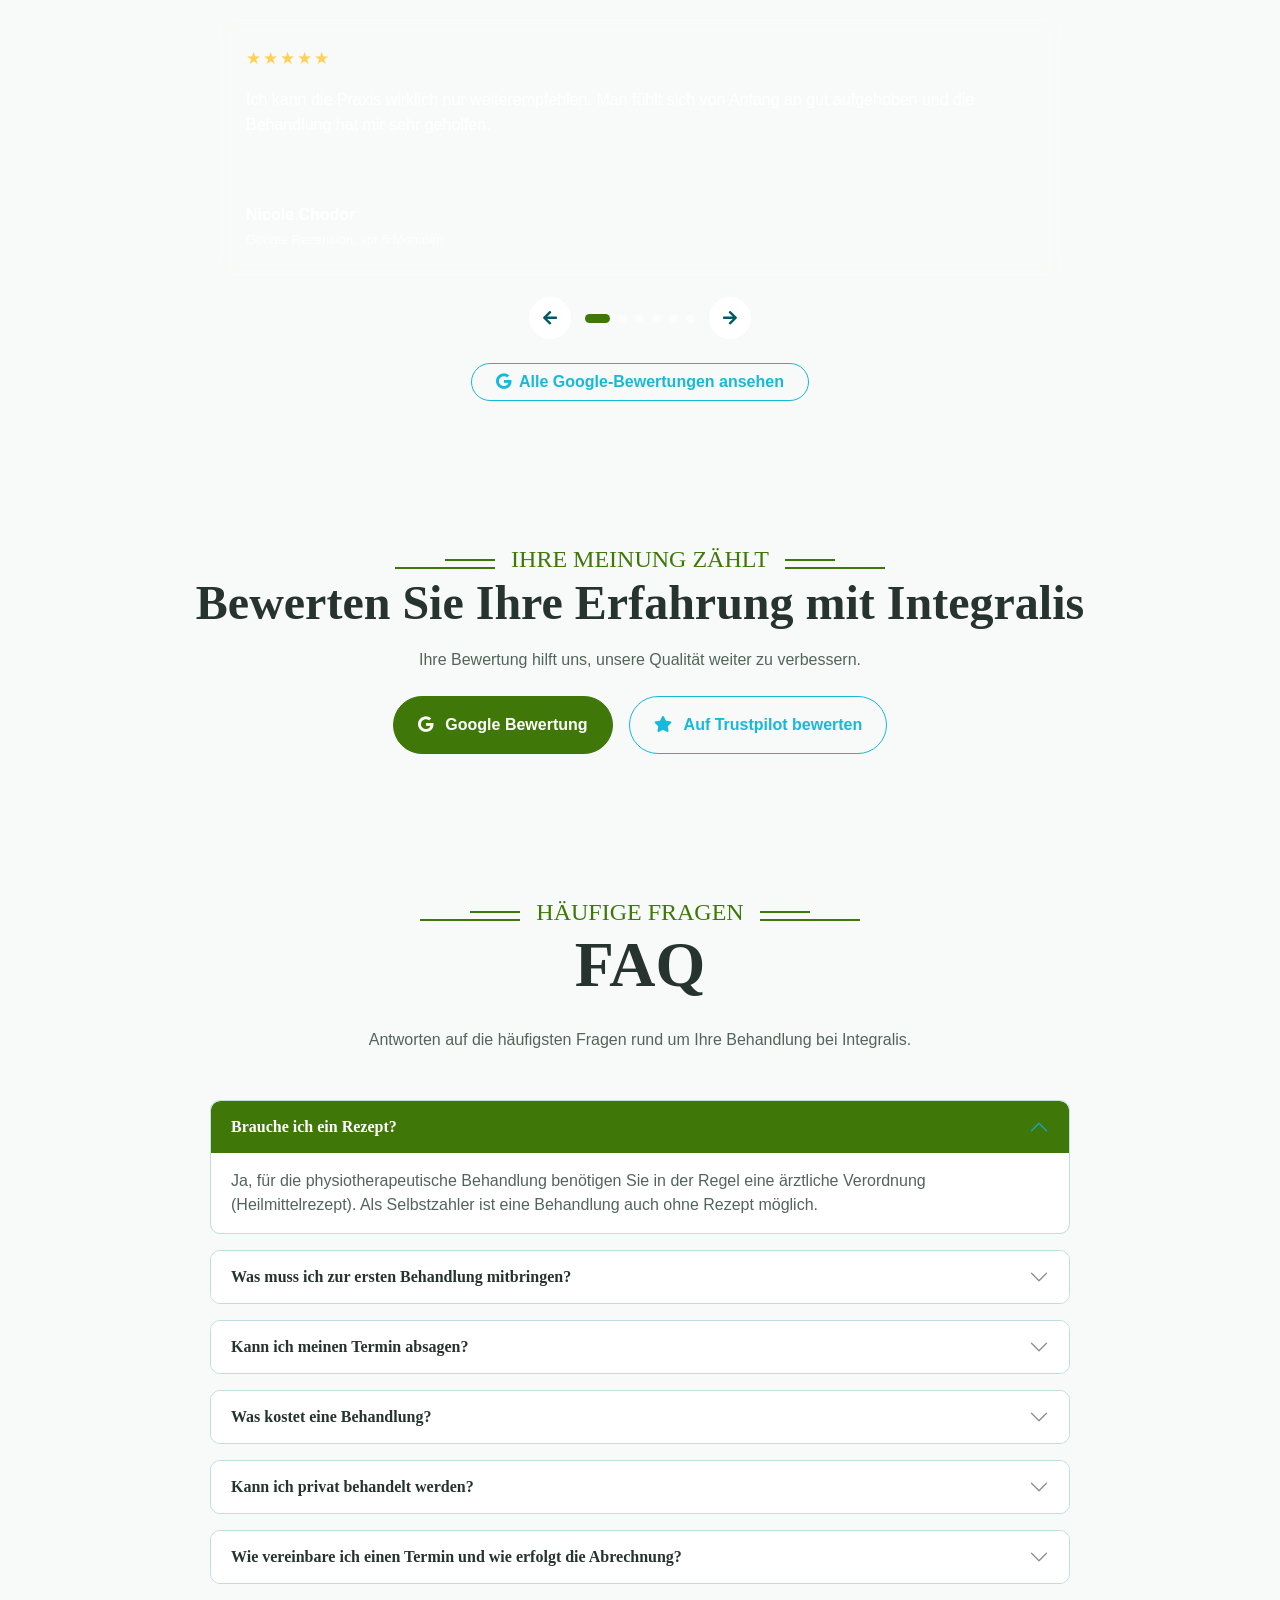
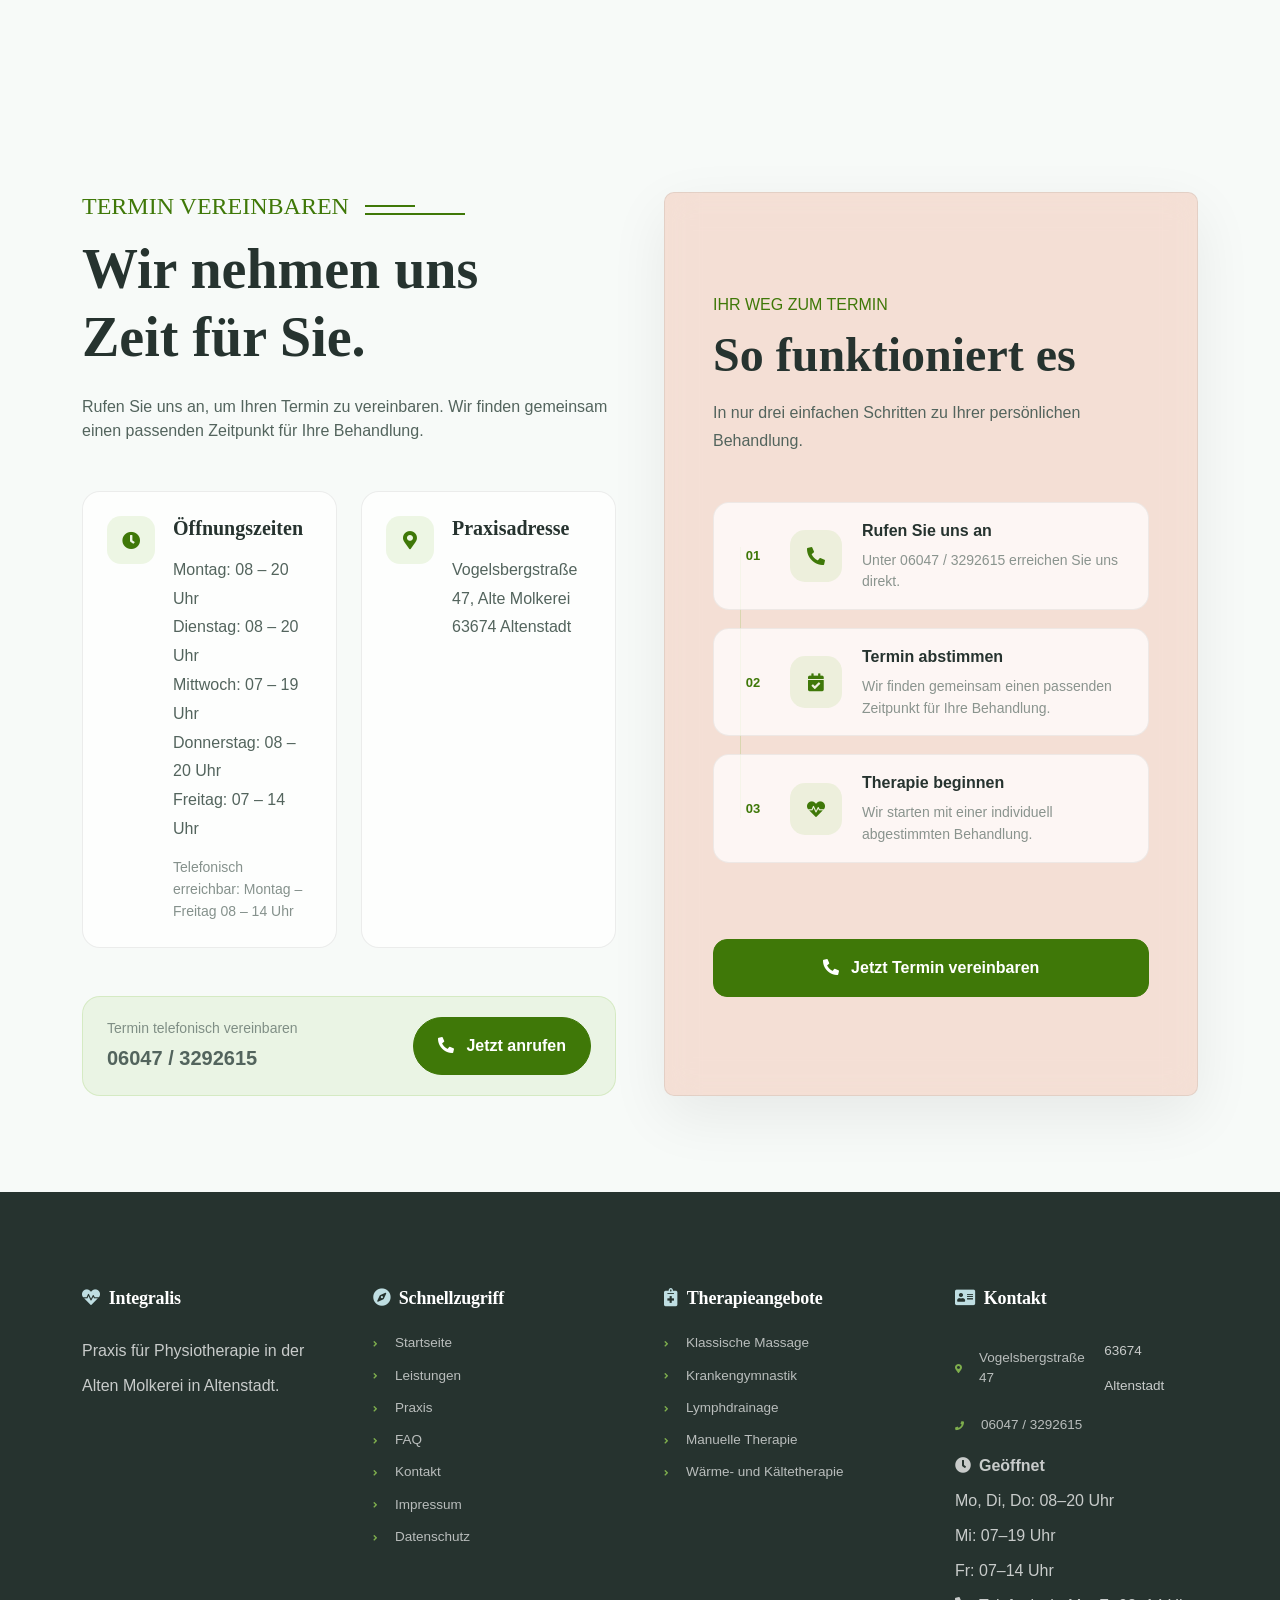
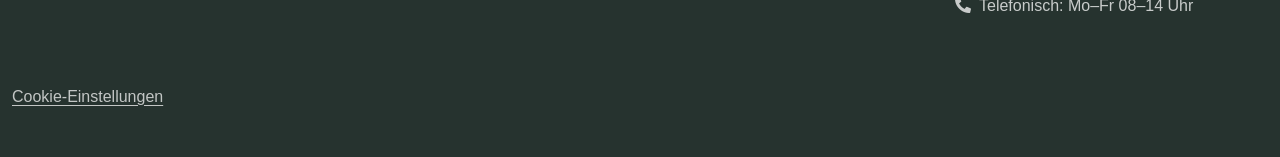
==== commit f6a8099b: "Fix legal page navigation Remove obsolete legal modals and ensure updated scripts bypass browser cac" ====
--- a/index.html
+++ b/index.html
@@ -3655,7 +3655,7 @@
     <script src="lib/owlcarousel/owl.carousel.min.js"></script>
 
     <!-- Template Javascript -->
-    <script src="js/main.js"></script>
+    <script src="js/main.js?v=20261118"></script>
     <script src="js/compliance.js"></script>
   </body>
 </html>
